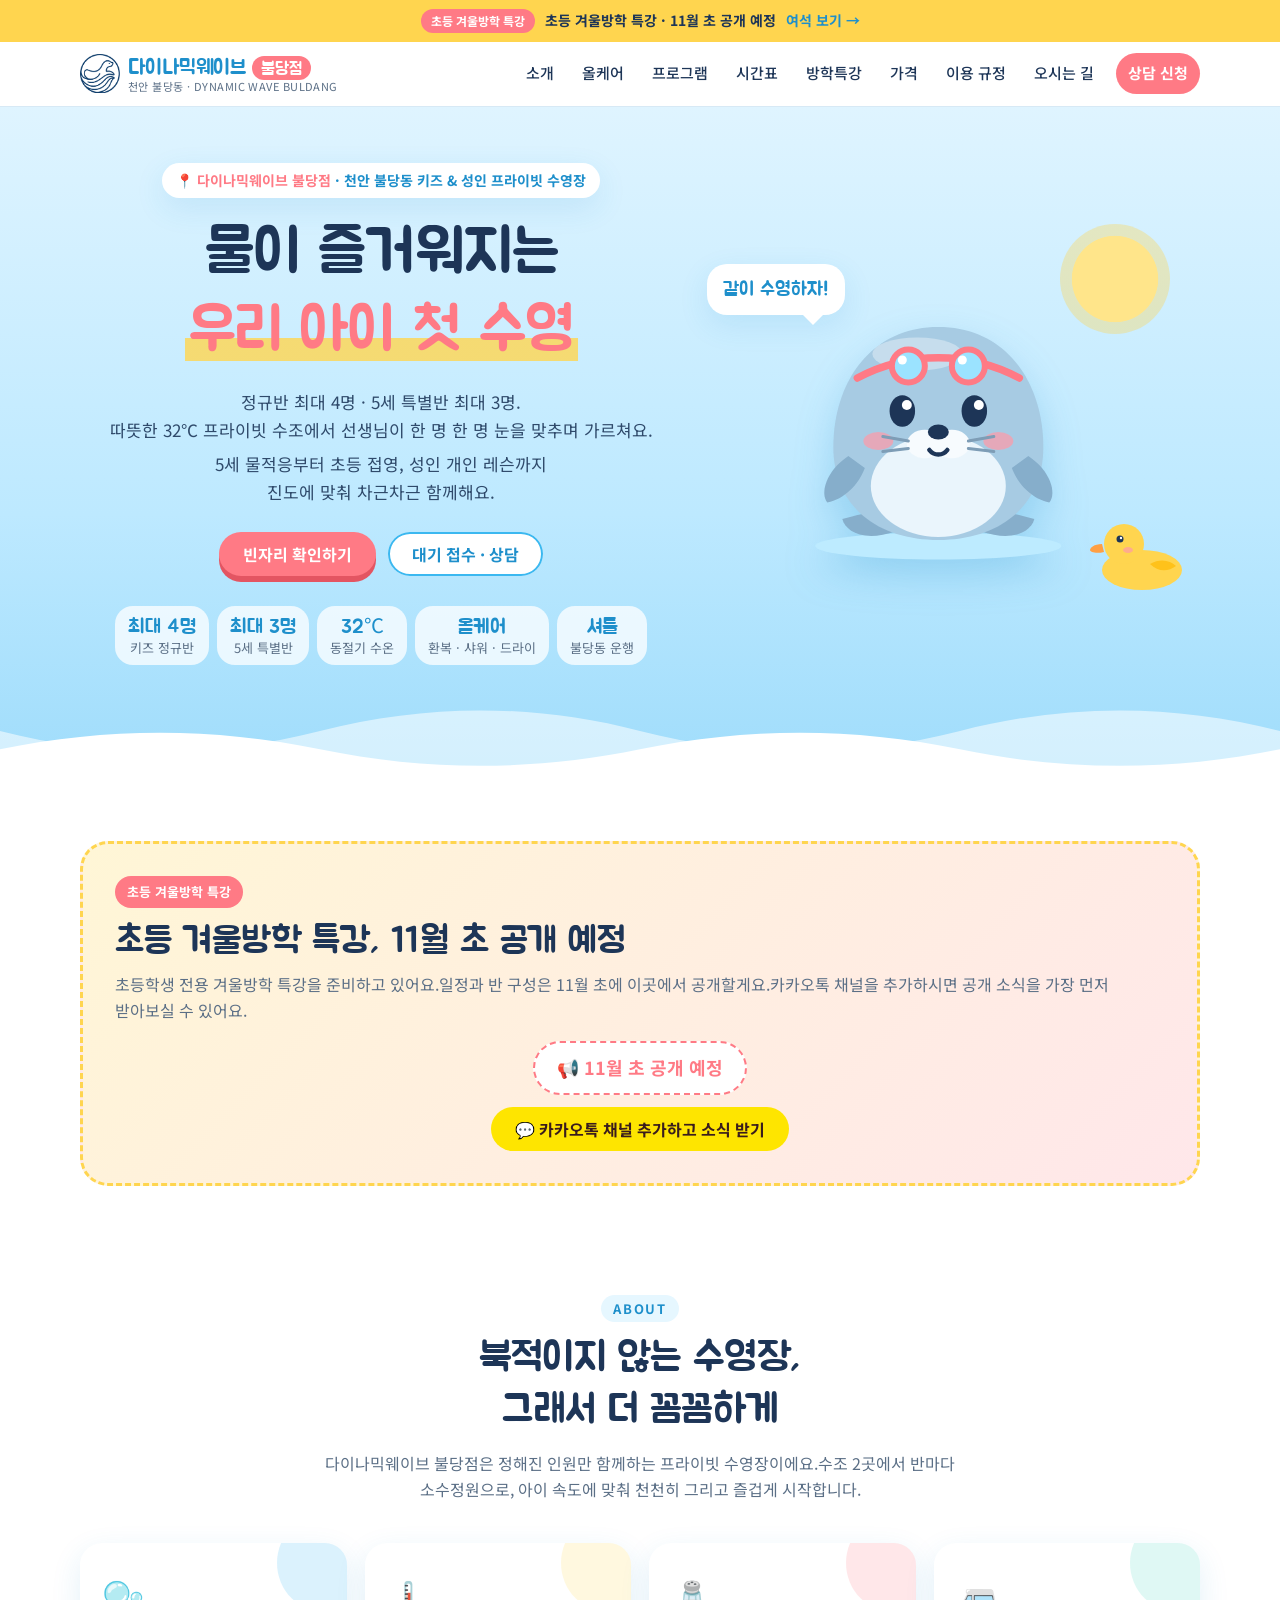
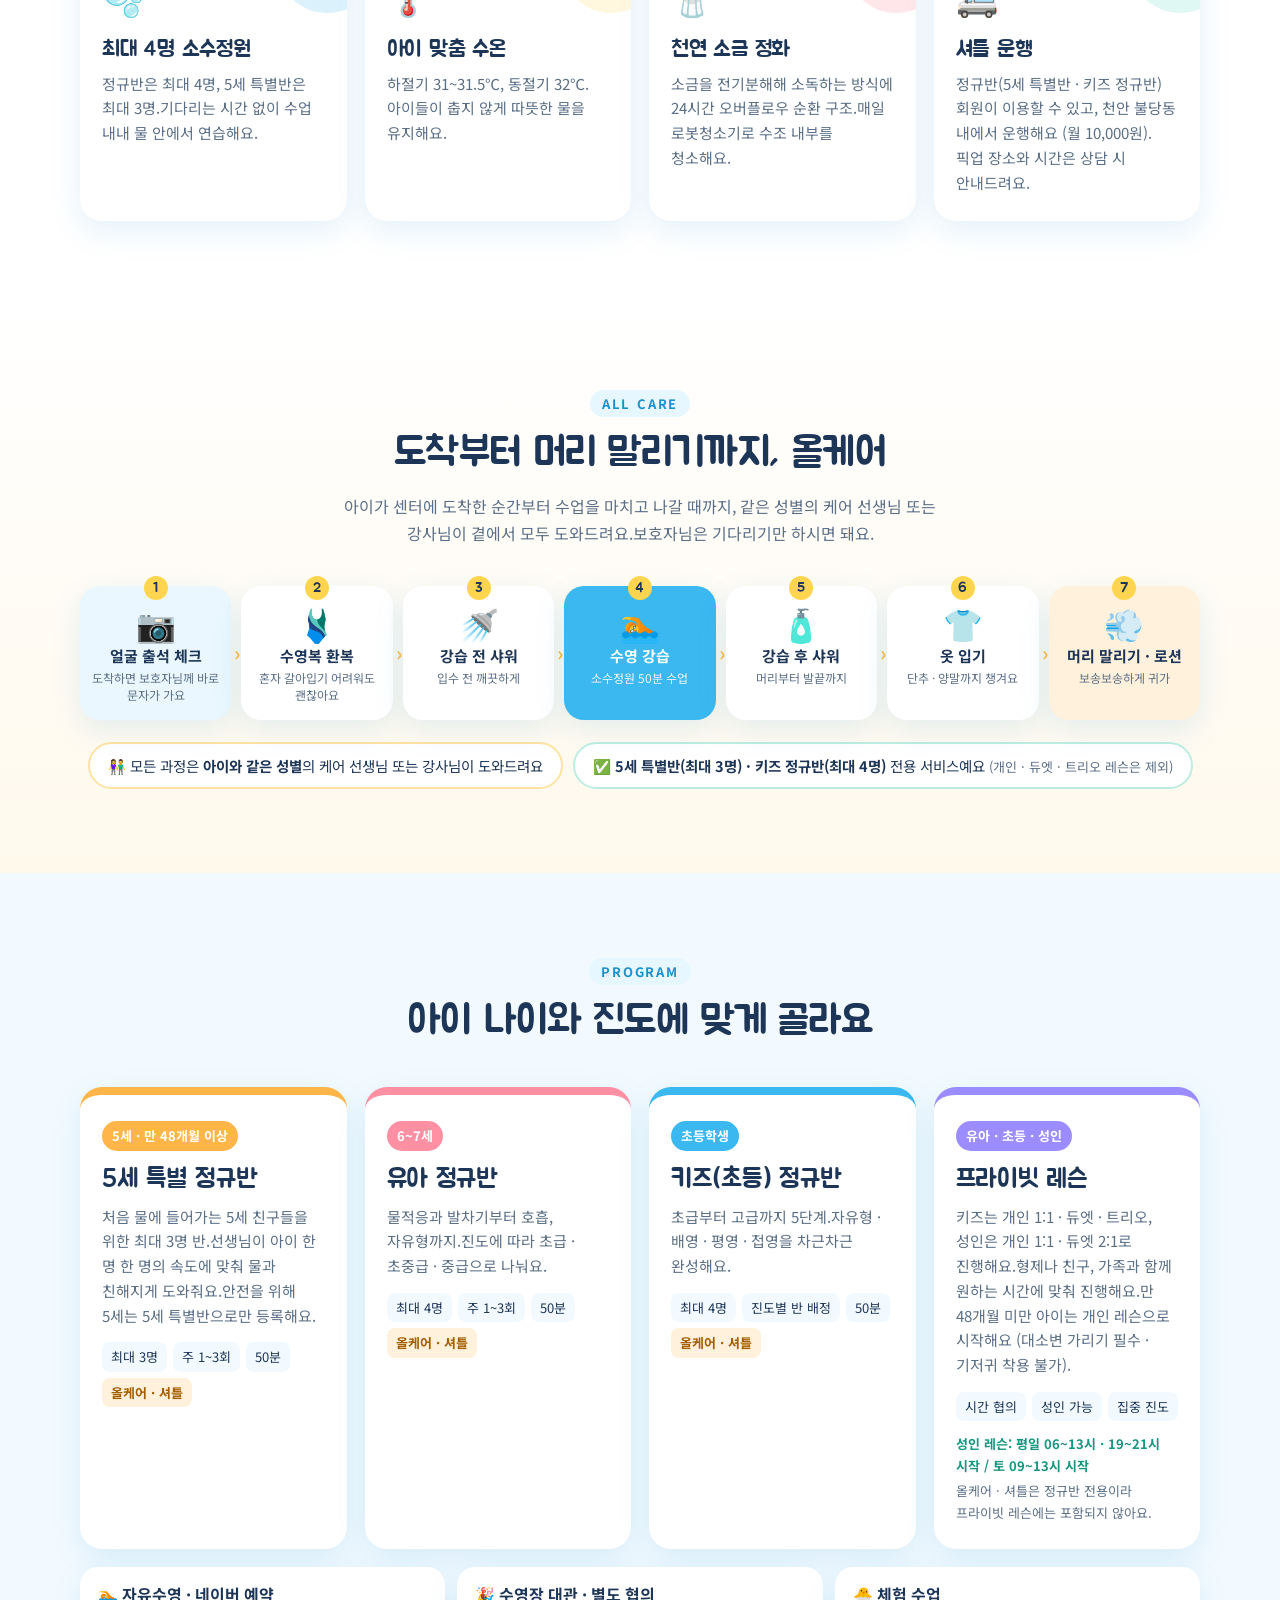
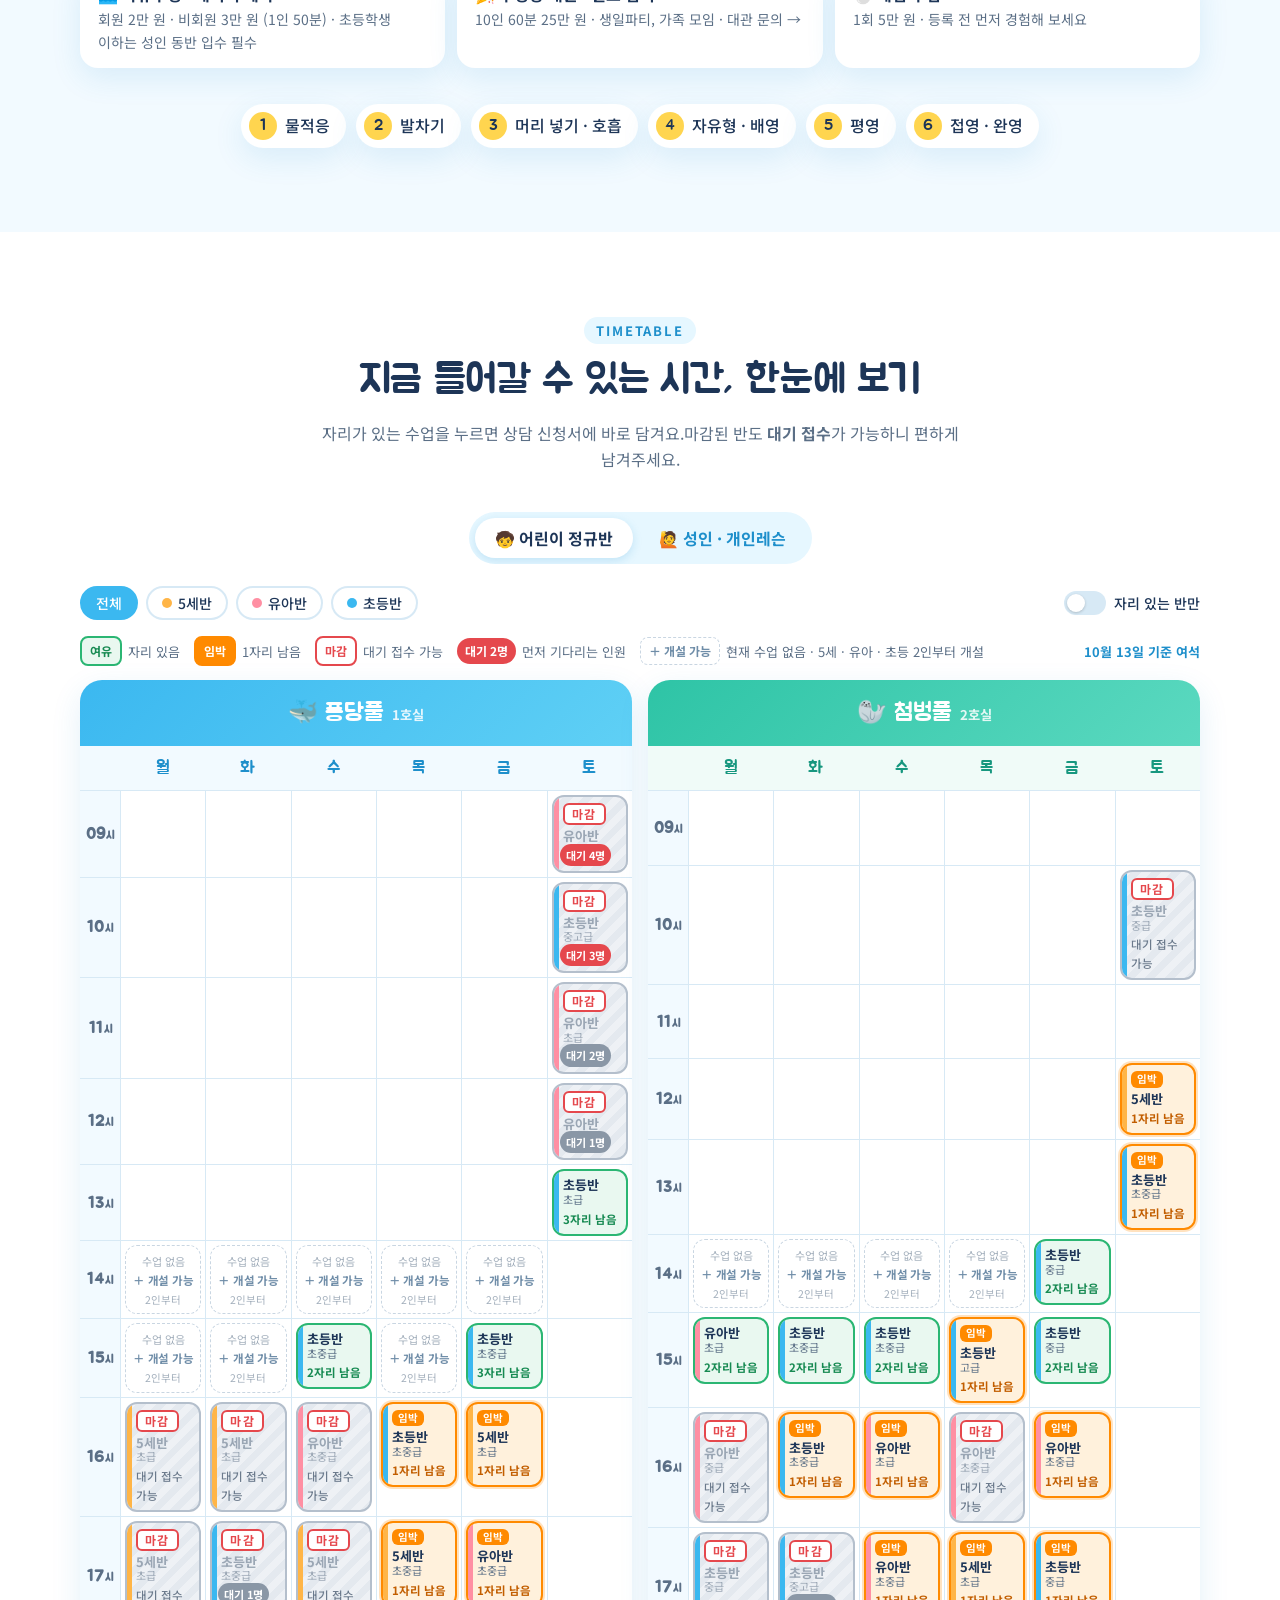
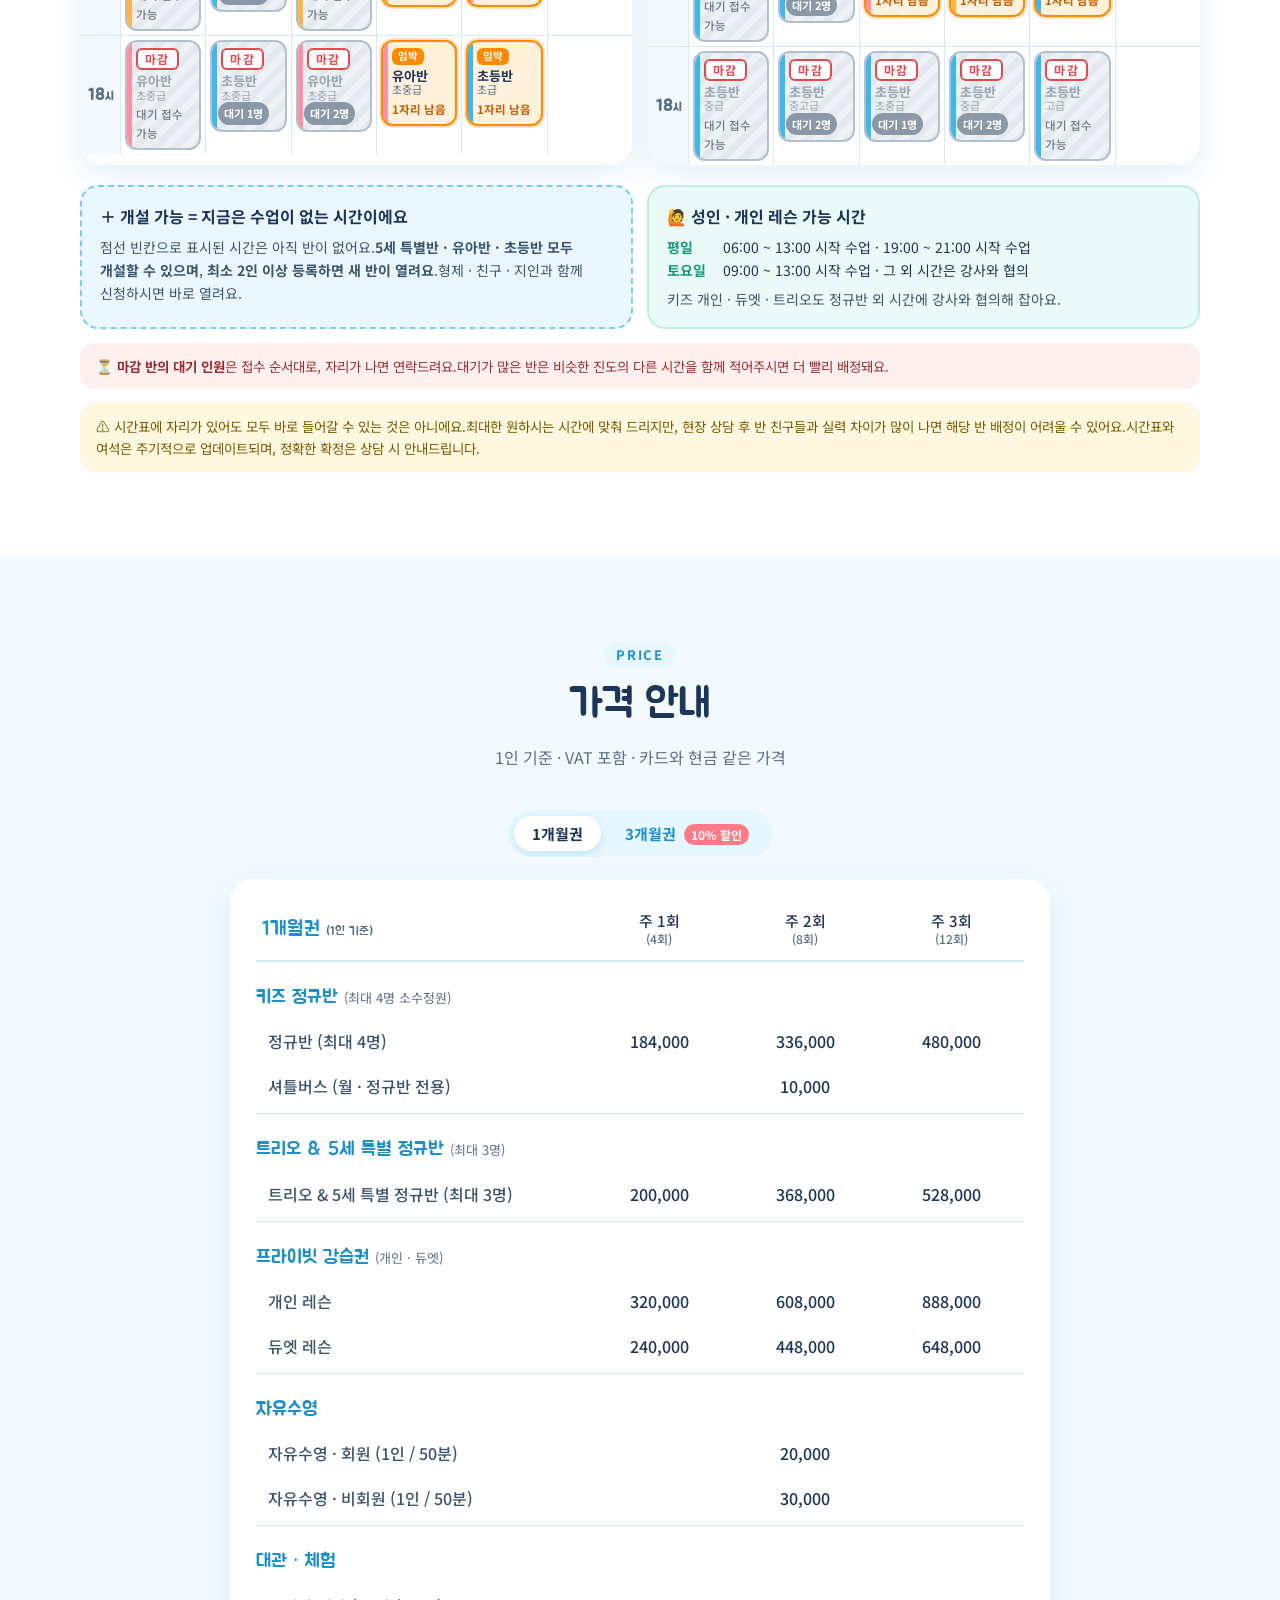
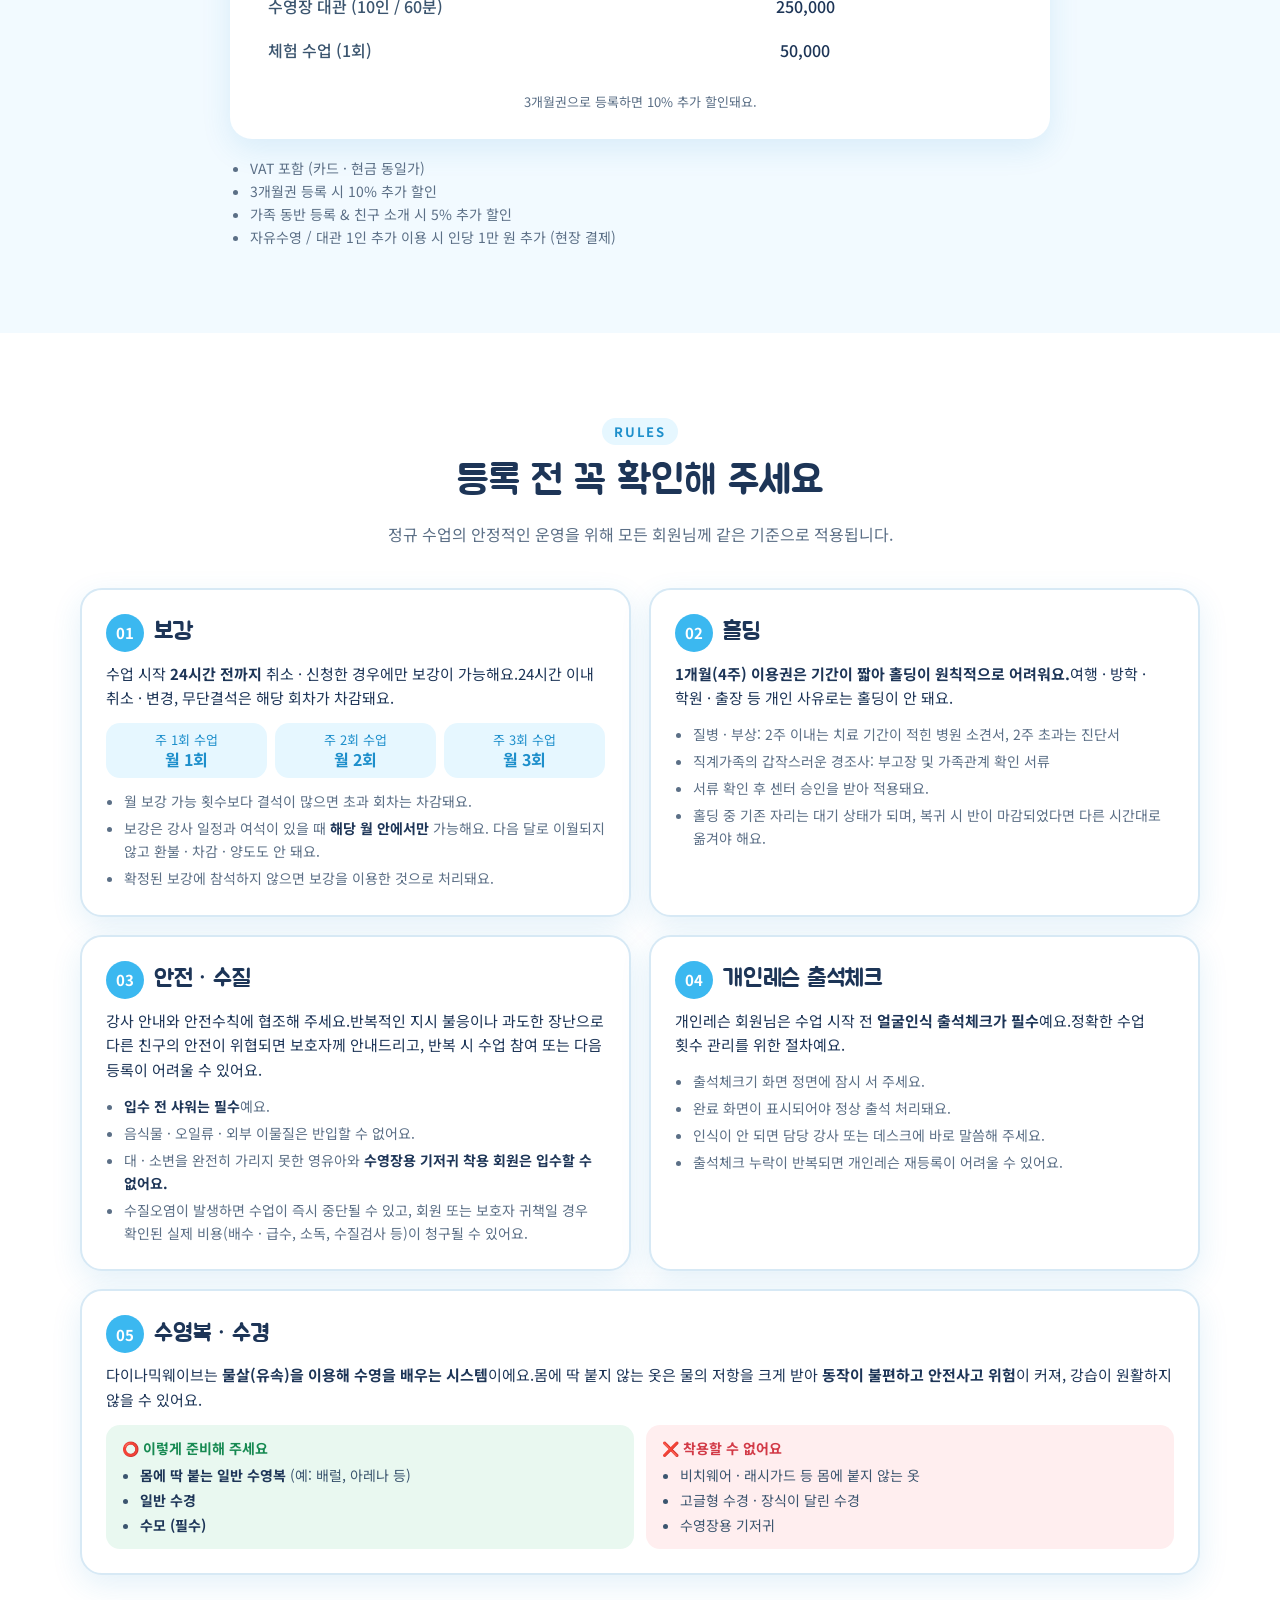
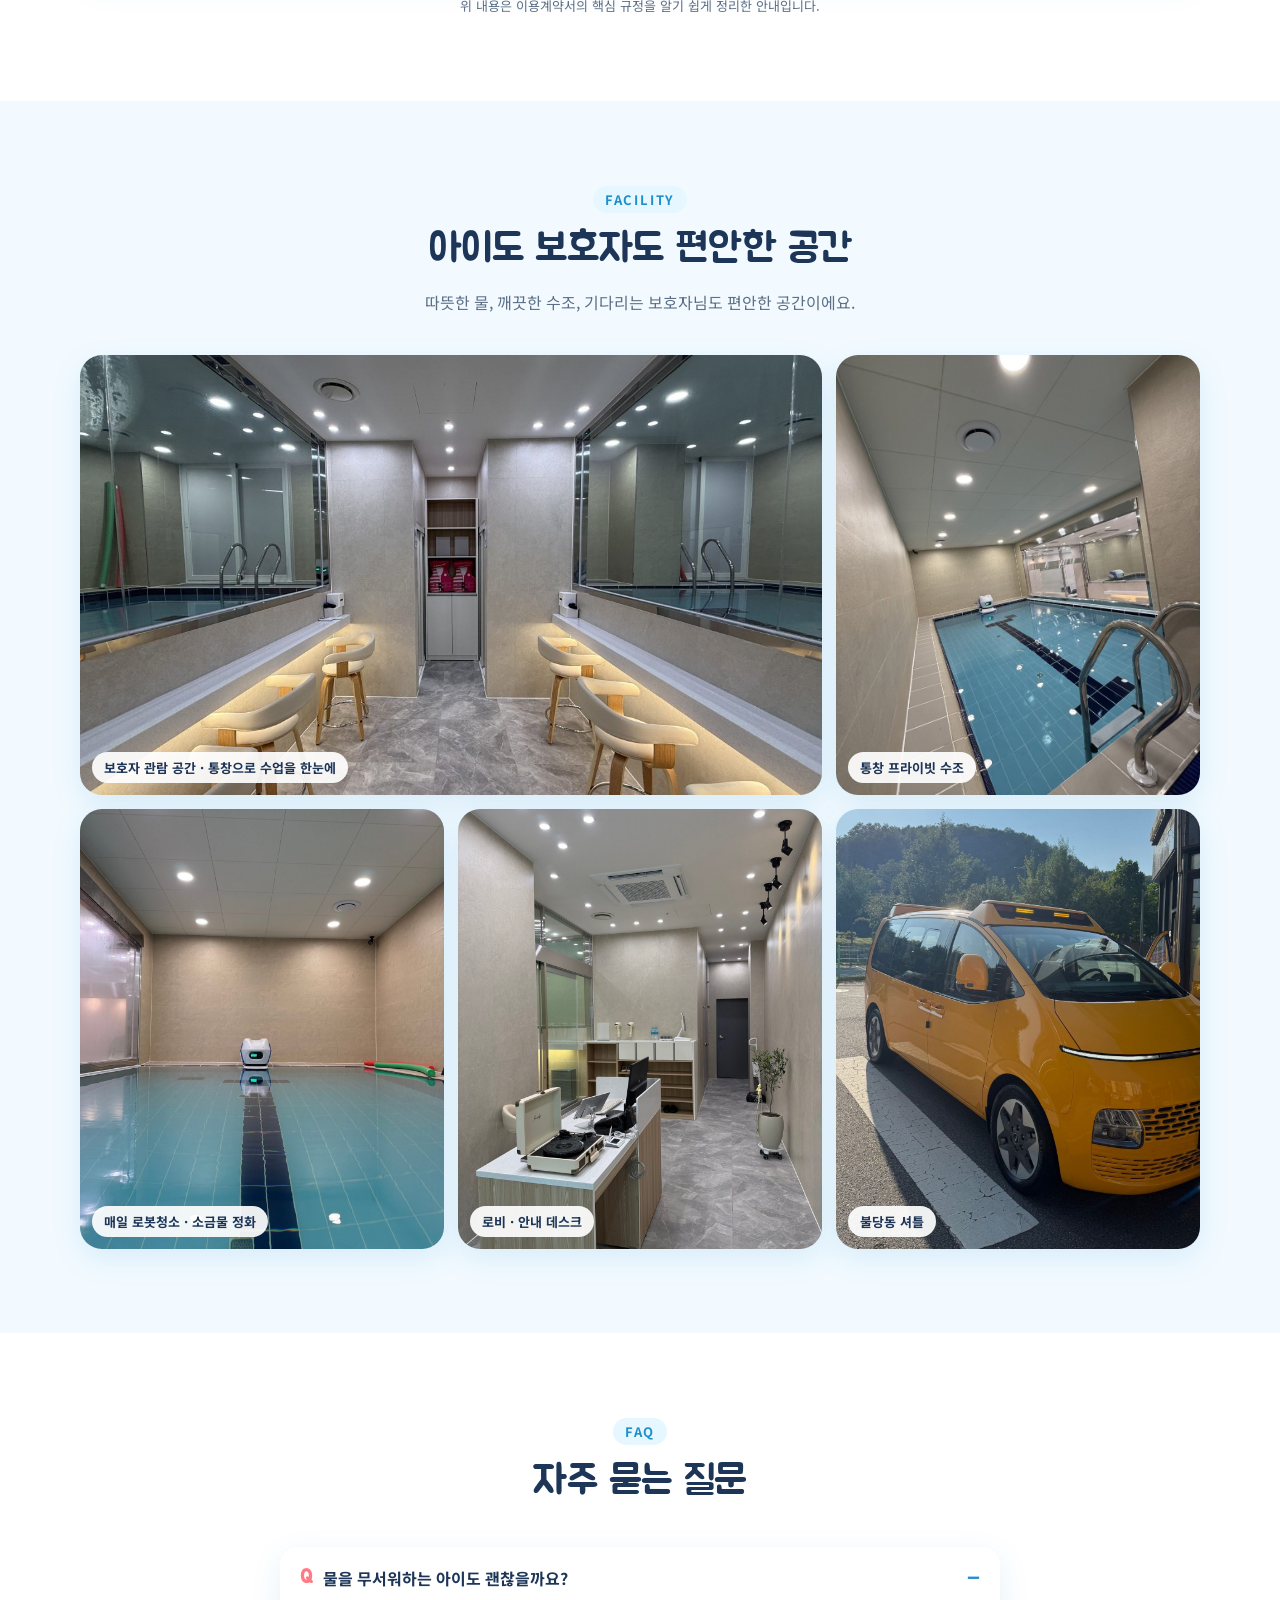
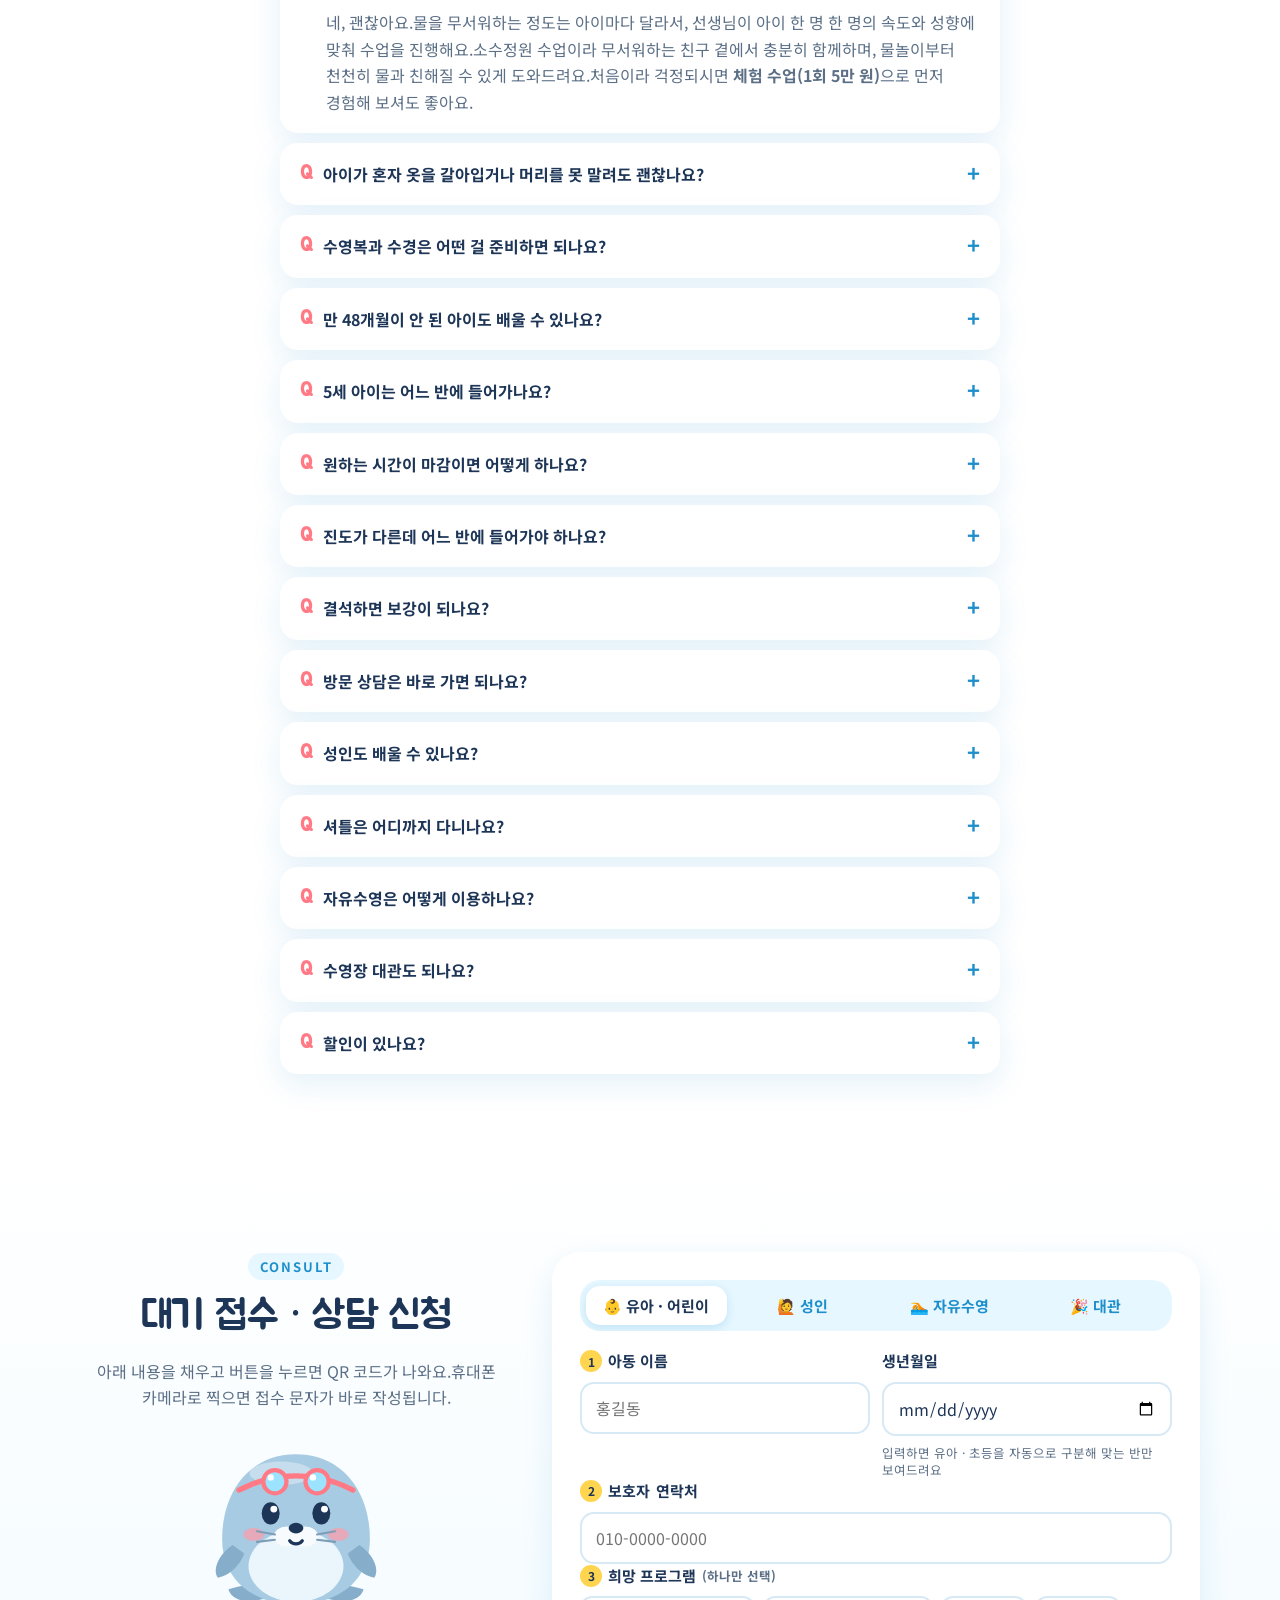
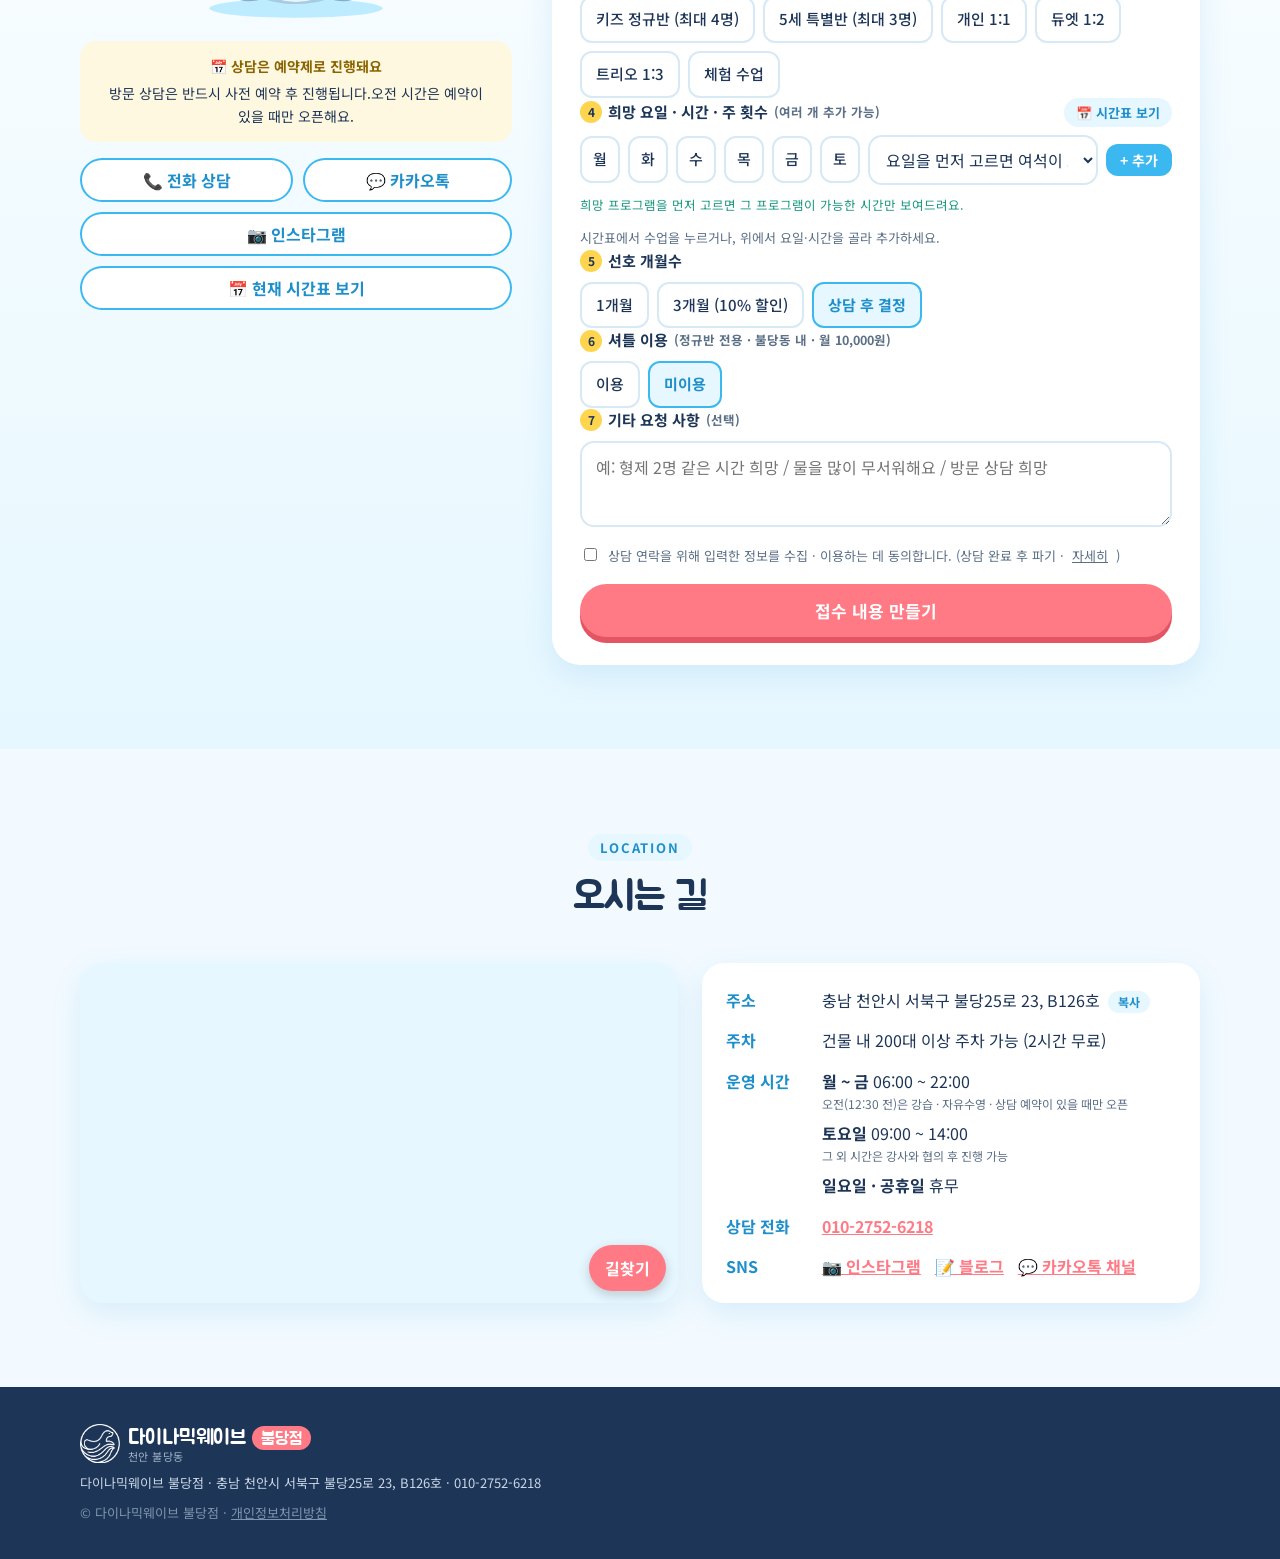
==== dynamicwave/index.html @ f6c9bf26 "다이나믹웨이브: 네이버 소유확인 태그 (공개 저장소와 동기화) Co-Authored-By: Claude Opus 5.5 <noreply@anthropic.com> Claude-Se" ====
<!doctype html>
<html lang="ko">
<head>
<meta charset="utf-8">
<meta name="viewport" content="width=device-width, initial-scale=1, viewport-fit=cover">
<title>다이나믹웨이브 불당점 | 천안 불당동 키즈 &amp; 성인 프라이빗 수영장</title>
<meta name="description" content="천안 불당동 키즈·성인 프라이빗 수영장. 최대 4명 소수정원 정규반, 최대 3명 5세 특별반, 개인·듀엣 레슨. 시간표와 여석 바로 확인">
<meta property="og:type" content="website">
<meta property="og:site_name" content="다이나믹웨이브 불당점">
<meta property="og:title" content="다이나믹웨이브 불당점 | 키즈 &amp; 성인 프라이빗 수영장">
<meta property="og:description" content="최대 4명 소수정원 정규반, 최대 3명 5세 특별반, 개인·듀엣 레슨. 시간표와 남은 자리를 바로 확인하세요.">
<meta property="og:locale" content="ko_KR">
<meta property="og:url" content="https://www.dwave-buldang.kr/">
<meta property="og:image" content="https://www.dwave-buldang.kr/assets/og-image.jpg">
<meta property="og:image:width" content="1200">
<meta property="og:image:height" content="630">
<meta name="twitter:card" content="summary_large_image">
<link rel="canonical" href="https://www.dwave-buldang.kr/">
<script type="application/ld+json">
{"@context":"https://schema.org","@type":"SportsActivityLocation","name":"다이나믹웨이브 불당점","description":"천안 불당동 키즈 & 성인 프라이빗 수영장","url":"https://www.dwave-buldang.kr/","image":"https://www.dwave-buldang.kr/assets/og-image.jpg","telephone":"+82-10-2752-6218",
 "address":{"@type":"PostalAddress","streetAddress":"불당25로 23, B126호","addressLocality":"천안시 서북구","addressRegion":"충청남도","addressCountry":"KR"},
 "openingHoursSpecification":[{"@type":"OpeningHoursSpecification","dayOfWeek":["Monday","Tuesday","Wednesday","Thursday","Friday"],"opens":"06:00","closes":"22:00"},{"@type":"OpeningHoursSpecification","dayOfWeek":"Saturday","opens":"09:00","closes":"14:00"}],
 "sameAs":["https://instagram.com/dwave_buldang","https://blog.naver.com/dwave_buldang","https://pf.kakao.com/_YsvDn"]}
</script>
<meta name="naver-site-verification" content="78a9e1cf2bbc84ce110cf92a07c25ea6da4a6061">
<meta name="theme-color" content="#3BB8F0">
<link rel="icon" href="assets/logo-mark.png">
<link rel="preconnect" href="https://fonts.googleapis.com">
<link rel="preconnect" href="https://fonts.gstatic.com" crossorigin>
<link rel="stylesheet" href="https://fonts.googleapis.com/css2?family=Jua&family=Noto+Sans+KR:wght@400;500;700&display=swap">
<link rel="stylesheet" href="style.css">
</head>
<body>

<!-- 마스코트 '웨이비' (아기 물개) — 로고의 물개에서 따온 캐릭터, 여러 곳에서 재사용 -->
<svg width="0" height="0" style="position:absolute" aria-hidden="true">
  <defs>
    <symbol id="seal" viewBox="0 0 200 180">
      <ellipse cx="100" cy="168" rx="82" ry="9" fill="#BDEBFF"/>
      <path d="M72 158c-22 8-34 0-36-8 14-4 26-6 36-6z" fill="#86AECB"/>
      <path d="M128 158c22 8 34 0 36-8-14-4-26-6-36-6z" fill="#86AECB"/>
      <path d="M100 22c46 0 70 38 70 80 0 40-30 62-70 62s-70-22-70-62c0-42 24-80 70-80z" fill="#A7CBE3"/>
      <ellipse cx="100" cy="128" rx="45" ry="34" fill="#EAF5FC"/>
      <ellipse cx="86" cy="40" rx="30" ry="11" fill="#fff" opacity=".35"/>
      <path d="M40 108c-15 10-19 25-14 31 11-2 21-12 25-23z" fill="#86AECB"/>
      <path d="M160 108c15 10 19 25 14 31-11-2-21-12-25-23z" fill="#86AECB"/>
      <path d="M46 56c34-18 74-18 108 0" fill="none" stroke="#FF7A85" stroke-width="5" stroke-linecap="round"/>
      <circle cx="80" cy="48" r="11" fill="#9BE3FF" stroke="#FF7A85" stroke-width="4"/>
      <circle cx="120" cy="48" r="11" fill="#9BE3FF" stroke="#FF7A85" stroke-width="4"/>
      <circle cx="76" cy="44" r="3" fill="#fff"/><circle cx="116" cy="44" r="3" fill="#fff"/>
      <ellipse cx="76" cy="78" rx="8.5" ry="10.5" fill="#1D3557"/><ellipse cx="124" cy="78" rx="8.5" ry="10.5" fill="#1D3557"/>
      <circle cx="79" cy="74" r="3.3" fill="#fff"/><circle cx="127" cy="74" r="3.3" fill="#fff"/>
      <ellipse cx="60" cy="98" rx="10" ry="6" fill="#FF9AA8" opacity=".7"/><ellipse cx="140" cy="98" rx="10" ry="6" fill="#FF9AA8" opacity=".7"/>
      <ellipse cx="91" cy="100" rx="12" ry="9.5" fill="#F7FBFE"/><ellipse cx="109" cy="100" rx="12" ry="9.5" fill="#F7FBFE"/>
      <ellipse cx="100" cy="92" rx="7" ry="5" fill="#1D3557"/>
      <path d="M94 104c3 4 9 4 12 0" fill="none" stroke="#1D3557" stroke-width="3" stroke-linecap="round"/>
      <path d="M80 98l-17-3M80 103l-17 2M120 98l17-3M120 103l17 2" stroke="#7E9DB6" stroke-width="2" stroke-linecap="round"/>
    </symbol>
    <symbol id="duck" viewBox="0 0 100 80">
      <ellipse cx="52" cy="56" rx="40" ry="20" fill="#FFD54F"/>
      <circle cx="34" cy="30" r="20" fill="#FFD54F"/>
      <path d="M12 30c-8 0-12 4-12 6s6 4 14 2z" fill="#FF9F43"/>
      <circle cx="30" cy="25" r="3.5" fill="#1D3557"/><circle cx="31" cy="24" r="1.2" fill="#fff"/>
      <ellipse cx="38" cy="36" rx="5" ry="3" fill="#FF9AA8" opacity=".7"/>
      <path d="M60 50c10-6 20-4 26 2-8 6-18 6-26-2z" fill="#FFC21A"/>
    </symbol>
  </defs>
</svg>

<!-- 방학특강 상단 띠 (data.js의 special로 자동 표시) -->
<a class="ribbon" id="spRibbon" href="#special" hidden>
  <span class="ribbon-tag" id="spRibbonTag">특강</span>
  <span id="spRibbonTxt"></span>
  <span class="ribbon-go">여석 보기 →</span>
</a>

<header class="top" id="top">
  <div class="wrap top-in">
    <a class="logo" href="#top" aria-label="다이나믹웨이브 불당점 처음으로">
      <img class="logo-mark" src="assets/logo-mark.png" alt="" width="40" height="41">
      <span class="logo-txt"><span class="logo-name"><b>다이나믹웨이브</b><em class="branch">불당점</em></span><small>천안 불당동 · DYNAMIC WAVE BULDANG</small></span>
    </a>
    <button class="menu-btn" id="menuBtn" aria-expanded="false" aria-controls="nav" aria-label="메뉴 열기"><span></span><span></span><span></span></button>
    <nav class="nav" id="nav">
      <a href="#about">소개</a>
      <a href="#allcare">올케어</a>
      <a href="#program">프로그램</a>
      <a href="#timetable">시간표</a>
      <a href="#special" id="navSp" hidden>방학특강</a>
      <a href="#price">가격</a>
      <a href="#rules">이용 규정</a>
      <a href="#visit">오시는 길</a>
      <a href="#consult" class="nav-cta">상담 신청</a>
    </nav>
  </div>
</header>

<main>

  <!-- ============ HERO ============ -->
  <section class="hero">
    <div class="bubbles" aria-hidden="true"><i></i><i></i><i></i><i></i><i></i><i></i><i></i></div>
    <div class="wrap hero-in">
      <div class="hero-copy">
        <p class="pill">📍 <b>다이나믹웨이브 불당점</b> · 천안 불당동 키즈 &amp; 성인 프라이빗 수영장</p>
        <h1>물이 즐거워지는<br><span class="hl">우리 아이 첫 수영</span></h1>
        <p class="lead"><span class="ln">정규반 최대 4명 · 5세 특별반 최대 3명.</span> <span class="ln">따뜻한 32℃ 프라이빗 수조에서 선생님이 한 명 한 명 눈을 맞추며 가르쳐요.</span></p>
        <p class="lead lead2"><span class="ln">5세 물적응부터 초등 접영, 성인 개인 레슨까지</span> <span class="ln">진도에 맞춰 차근차근 함께해요.</span></p>
        <div class="hero-btns">
          <a class="btn btn-main" href="#timetable">빈자리 확인하기</a>
          <a class="btn btn-sub" href="#consult">대기 접수 · 상담</a>
        </div>
        <ul class="hero-points">
          <li><b>최대 4명</b><span>키즈 정규반</span></li>
          <li><b>최대 3명</b><span>5세 특별반</span></li>
          <li><b>32℃</b><span>동절기 수온</span></li>
          <li><b>올케어</b><span>환복 · 샤워 · 드라이</span></li>
          <li><b>셔틀</b><span>불당동 운행</span></li>
        </ul>
      </div>
      <div class="hero-art" aria-hidden="true">
        <div class="sun"></div>
        <svg class="hero-seal"><use href="#seal"/></svg>
        <svg class="hero-duck"><use href="#duck"/></svg>
        <div class="speech">같이 수영하자!</div>
      </div>
    </div>
    <svg class="waves" viewBox="0 0 1440 120" preserveAspectRatio="none" aria-hidden="true">
      <path class="w1" d="M0 60c120 30 240 30 360 0s240-30 360 0 240 30 360 0 240-30 360 0v60H0z"/>
      <path class="w2" d="M0 80c120-24 240-24 360 0s240 24 360 0 240-24 360 0 240 24 360 0v40H0z"/>
    </svg>
  </section>

  <!-- ============ 방학특강 ============ -->
  <section class="sec special" id="special" hidden>
    <div class="wrap">
      <div class="sp-card">
        <div class="sp-head">
          <span class="sp-badge" id="spBadge"></span>
          <h2 id="spTitle"></h2>
          <p class="sp-period" id="spPeriod"></p>
          <p class="sp-desc" id="spDesc"></p>
        </div>
        <div class="sp-soon" id="spSoon" hidden>
          <p class="sp-soon-badge">📢 <b id="spSoonText"></b></p>
          <a class="btn kn-kakao" data-kakao href="#" target="_blank" rel="noopener">💬 카카오톡 채널 추가하고 소식 받기</a>
        </div>
        <div class="sp-list" id="spList"></div>
        <div class="sp-note" id="spNoteBox">
          <p class="sp-note-head">⚠️ 신청 전 확인해 주세요 <span id="spUpdated"></span></p>
          <ul id="spNote"></ul>
        </div>
      </div>
    </div>
  </section>

  <!-- ============ 소개 ============ -->
  <section class="sec" id="about">
    <div class="wrap">
      <div class="sec-head">
        <p class="eyebrow">ABOUT</p>
        <h2>북적이지 않는 수영장, <br>그래서 더 꼼꼼하게</h2>
        <p class="sec-sub">다이나믹웨이브 불당점은 정해진 인원만 함께하는 프라이빗 수영장이에요. 수조 2곳에서 반마다 소수정원으로, 아이 속도에 맞춰 천천히 그리고 즐겁게 시작합니다.</p>
      </div>
      <div class="why-grid">
        <article class="why c1">
          <div class="why-ico">🫧</div>
          <h3>최대 4명 소수정원</h3>
          <p>정규반은 최대 4명, 5세 특별반은 최대 3명. 기다리는 시간 없이 수업 내내 물 안에서 연습해요.</p>
        </article>
        <article class="why c2">
          <div class="why-ico">🌡️</div>
          <h3>아이 맞춤 수온</h3>
          <p>하절기 31~31.5℃, 동절기 32℃. 아이들이 춥지 않게 따뜻한 물을 유지해요.</p>
        </article>
        <article class="why c3">
          <div class="why-ico">🧂</div>
          <h3>천연 소금 정화</h3>
          <p>소금을 전기분해해 소독하는 방식에 24시간 오버플로우 순환 구조. 매일 로봇청소기로 수조 내부를 청소해요.</p>
        </article>
        <article class="why c4">
          <div class="why-ico">🚐</div>
          <h3>셔틀 운행</h3>
          <p>정규반(5세 특별반 · 키즈 정규반) 회원이 이용할 수 있고, 천안 불당동 내에서 운행해요 (월 10,000원). 픽업 장소와 시간은 상담 시 안내드려요.</p>
        </article>
      </div>
    </div>
  </section>

  <!-- ============ 올케어 시스템 ============ -->
  <section class="sec allcare" id="allcare">
    <div class="wrap">
      <div class="sec-head">
        <p class="eyebrow">ALL CARE</p>
        <h2>도착부터 머리 말리기까지, 올케어</h2>
        <p class="sec-sub">아이가 센터에 도착한 순간부터 수업을 마치고 나갈 때까지, 같은 성별의 케어 선생님 또는 강사님이 곁에서 모두 도와드려요. 보호자님은 기다리기만 하시면 돼요.</p>
      </div>
      <ol class="care-flow" aria-label="올케어 진행 순서">
        <li class="cf-arrive"><span class="cf-ico" aria-hidden="true">📷</span><b>얼굴 출석 체크</b><small>도착하면 보호자님께 바로 문자가 가요</small></li>
        <li><span class="cf-ico" aria-hidden="true">🩱</span><b>수영복 환복</b><small>혼자 갈아입기 어려워도 괜찮아요</small></li>
        <li><span class="cf-ico" aria-hidden="true">🚿</span><b>강습 전 샤워</b><small>입수 전 깨끗하게</small></li>
        <li class="cf-main"><span class="cf-ico" aria-hidden="true">🏊</span><b>수영 강습</b><small>소수정원 50분 수업</small></li>
        <li><span class="cf-ico" aria-hidden="true">🧴</span><b>강습 후 샤워</b><small>머리부터 발끝까지</small></li>
        <li><span class="cf-ico" aria-hidden="true">👕</span><b>옷 입기</b><small>단추 · 양말까지 챙겨요</small></li>
        <li class="cf-done"><span class="cf-ico" aria-hidden="true">💨</span><b>머리 말리기 · 로션</b><small>보송보송하게 귀가</small></li>
      </ol>
      <div class="care-notes">
        <p class="care-pill">👫 모든 과정은 <b>아이와 같은 성별</b>의 케어 선생님 또는 강사님이 도와드려요</p>
        <p class="care-pill care-scope">✅ <b>5세 특별반(최대 3명) · 키즈 정규반(최대 4명)</b> 전용 서비스예요 <span>(개인 · 듀엣 · 트리오 레슨은 제외)</span></p>
      </div>
    </div>
  </section>

  <!-- ============ 프로그램 ============ -->
  <section class="sec tint" id="program">
    <div class="wrap">
      <div class="sec-head">
        <p class="eyebrow">PROGRAM</p>
        <h2>아이 나이와 진도에 맞게 골라요</h2>
      </div>
      <div class="prog-grid">
        <article class="prog t-five">
          <span class="prog-age">5세 · 만 48개월 이상</span>
          <h3>5세 특별 정규반</h3>
          <p>처음 물에 들어가는 5세 친구들을 위한 최대 3명 반. 선생님이 아이 한 명 한 명의 속도에 맞춰 물과 친해지게 도와줘요. 안전을 위해 5세는 5세 특별반으로만 등록해요.</p>
          <ul><li>최대 3명</li><li>주 1~3회</li><li>50분</li><li class="li-care">올케어 · 셔틀</li></ul>
        </article>
        <article class="prog t-baby">
          <span class="prog-age">6~7세</span>
          <h3>유아 정규반</h3>
          <p>물적응과 발차기부터 호흡, 자유형까지. 진도에 따라 초급 · 초중급 · 중급으로 나눠요.</p>
          <ul><li>최대 4명</li><li>주 1~3회</li><li>50분</li><li class="li-care">올케어 · 셔틀</li></ul>
        </article>
        <article class="prog t-elem">
          <span class="prog-age">초등학생</span>
          <h3>키즈(초등) 정규반</h3>
          <p>초급부터 고급까지 5단계. 자유형 · 배영 · 평영 · 접영을 차근차근 완성해요.</p>
          <ul><li>최대 4명</li><li>진도별 반 배정</li><li>50분</li><li class="li-care">올케어 · 셔틀</li></ul>
        </article>
        <article class="prog t-private">
          <span class="prog-age">유아 · 초등 · 성인</span>
          <h3>프라이빗 레슨</h3>
          <p>키즈는 개인 1:1 · 듀엣 · 트리오, 성인은 개인 1:1 · 듀엣 2:1로 진행해요. 형제나 친구, 가족과 함께 원하는 시간에 맞춰 진행해요. 만 48개월 미만 아이는 개인 레슨으로 시작해요 (대소변 가리기 필수 · 기저귀 착용 불가).</p>
          <ul><li>시간 협의</li><li>성인 가능</li><li>집중 진도</li></ul>
          <p class="prog-note">성인 레슨: 평일 06~13시 · 19~21시 시작 / 토 09~13시 시작</p>
          <p class="prog-note muted">올케어 · 셔틀은 정규반 전용이라 프라이빗 레슨에는 포함되지 않아요.</p>
        </article>
      </div>
      <div class="extra-row">
        <a class="extra" href="#consult" data-open="free"><b>🏊 자유수영 · 네이버 예약</b><span>회원 2만 원 · 비회원 3만 원 (1인 50분) · 초등학생 이하는 성인 동반 입수 필수</span></a>
        <a class="extra" href="#consult" data-open="rent"><b>🎉 수영장 대관 · 별도 협의</b><span>10인 60분 25만 원 · 생일파티, 가족 모임 · 대관 문의 →</span></a>
        <div class="extra"><b>🐣 체험 수업</b><span>1회 5만 원 · 등록 전 먼저 경험해 보세요</span></div>
      </div>
      <ol class="steps" aria-label="진도 단계">
        <li><span>1</span>물적응</li>
        <li><span>2</span>발차기</li>
        <li><span>3</span>머리 넣기 · 호흡</li>
        <li><span>4</span>자유형 · 배영</li>
        <li><span>5</span>평영</li>
        <li><span>6</span>접영 · 완영</li>
      </ol>
    </div>
  </section>

  <!-- ============ 시간표 ============ -->
  <section class="sec" id="timetable">
    <div class="wrap">
      <div class="sec-head">
        <p class="eyebrow">TIMETABLE</p>
        <h2>지금 들어갈 수 있는 시간, 한눈에 보기</h2>
        <p class="sec-sub" id="ttSub">자리가 있는 수업을 누르면 상담 신청서에 바로 담겨요. 마감된 반도 <b>대기 접수</b>가 가능하니 편하게 남겨주세요.</p>
      </div>
      <div class="seg tt-mode" id="ttMode" role="tablist" aria-label="시간표 종류">
        <button type="button" role="tab" data-mode="kids" aria-selected="true" aria-controls="ttKidsPane">🧒 어린이 정규반</button>
        <button type="button" role="tab" data-mode="adult" aria-selected="false" aria-controls="ttAdultPane">🙋 성인 · 개인레슨</button>
      </div>

      <div id="ttKidsPane">

      <div class="tt-tools">
        <div class="chips" id="ttFilter" role="group" aria-label="반 종류">
          <button type="button" data-f="all" aria-pressed="true">전체</button>
          <button type="button" data-f="5세" aria-pressed="false"><i class="dot t-five"></i>5세반</button>
          <button type="button" data-f="유아" aria-pressed="false"><i class="dot t-baby"></i>유아반</button>
          <button type="button" data-f="초등" aria-pressed="false"><i class="dot t-elem"></i>초등반</button>
        </div>
        <label class="switch"><input type="checkbox" id="ttOpenOnly"><span></span>자리 있는 반만</label>
      </div>
      <div class="tt-legend" aria-label="표시 안내">
        <span class="lg st-open"><i>여유</i>자리 있음</span>
        <span class="lg st-few"><i>임박</i>1자리 남음</span>
        <span class="lg st-full"><i>마감</i>대기 접수 가능</span>
        <span class="lg lg-wait" id="lgWait"><i>대기 2명</i>먼저 기다리는 인원</span>
        <span class="lg lg-empty"><i>＋ 개설 가능</i>현재 수업 없음 · 5세 · 유아 · 초등 2인부터 개설</span>
        <span class="tt-updated" id="ttUpdated"></span>
      </div>

      <!-- PC: 수조별 주간 표 (좌: 퐁당풀 / 우: 첨벙풀) -->
      <div class="pools" id="ttPools"></div>
      <!-- 모바일: 요일 탭 + 수조 2열 -->
      <div class="tt-mobile">
        <div class="day-tabs" id="ttDays" role="tablist" aria-label="요일"></div>
        <div class="tt-list" id="ttList" aria-live="polite"></div>
      </div>

      <div class="tt-info">
        <div class="ti ti-new">
          <b>＋ 개설 가능 = 지금은 수업이 없는 시간이에요</b>
          <p>점선 빈칸으로 표시된 시간은 아직 반이 없어요. <b>5세 특별반 · 유아반 · 초등반 모두 개설할 수 있으며</b>, <b>최소 2인 이상 등록하면 새 반이 열려요</b>. 형제 · 친구 · 지인과 함께 신청하시면 바로 열려요.</p>
        </div>
        <div class="ti ti-adult">
          <b>🙋 성인 · 개인 레슨 가능 시간</b>
          <ul id="adultHours"></ul>
          <p>키즈 개인 · 듀엣 · 트리오도 정규반 외 시간에 강사와 협의해 잡아요.</p>
        </div>
      </div>
      <p class="tt-wait" id="ttWaitNote">⏳ <b>마감 반의 대기 인원</b>은 접수 순서대로, 자리가 나면 연락드려요. 대기가 많은 반은 비슷한 진도의 다른 시간을 함께 적어주시면 더 빨리 배정돼요.</p>
      <p class="tt-caution">⚠️ 시간표에 자리가 있어도 모두 바로 들어갈 수 있는 것은 아니에요. 최대한 원하시는 시간에 맞춰 드리지만, 현장 상담 후 반 친구들과 실력 차이가 많이 나면 해당 반 배정이 어려울 수 있어요. 시간표와 여석은 주기적으로 업데이트되며, 정확한 확정은 상담 시 안내드립니다.</p>
      </div>

      <!-- 성인 · 개인레슨: 시간대별 카드 (예약 현황은 data.js의 privateBooked로 계산) -->
      <div id="ttAdultPane" hidden>
        <div class="ad-intro">
          <p><b>성인 레슨</b>은 개인 1:1 · 듀엣 2:1로, 원하는 요일과 시간을 정해 꾸준히 배워요. 키즈 개인 · 듀엣 · 트리오도 같은 시간대에 예약해요.</p>
        </div>
        <div class="ad-bands" id="adBands"></div>
        <p class="ad-foot"><span id="adUpdated"></span> · 14~18시는 어린이 정규반 시간이에요 · 🏊 자유수영은 <a href="#consult" data-open="free">네이버 예약</a>으로 받아요 (초등학생 이하는 성인 동반 필수)</p>
        <p class="tt-caution">⚠️ 예약 현황은 참고용이에요. 강사 일정에 따라 달라질 수 있어 상담 후 확정됩니다. 원하시는 요일 · 시간을 2~3개 적어주시면 더 빨리 잡아드려요.</p>
      </div>
    </div>
  </section>

  <!-- ============ 가격 ============ -->
  <section class="sec tint" id="price">
    <div class="wrap">
      <div class="sec-head">
        <p class="eyebrow">PRICE</p>
        <h2>가격 안내</h2>
        <p class="sec-sub">1인 기준 · VAT 포함 · 카드와 현금 같은 가격</p>
      </div>
      <div class="seg" id="pTerm" role="tablist" aria-label="기간">
        <button type="button" role="tab" data-m="1" aria-selected="true">1개월권</button>
        <button type="button" role="tab" data-m="3" aria-selected="false">3개월권 <em>10% 할인</em></button>
      </div>
      <div class="price-card" id="pBody" aria-live="polite"></div>
      <ul class="price-notes" id="pNotes"></ul>
    </div>
  </section>

  <!-- ============ 이용 규정 ============ -->
  <section class="sec" id="rules">
    <div class="wrap">
      <div class="sec-head">
        <p class="eyebrow">RULES</p>
        <h2>등록 전 꼭 확인해 주세요</h2>
        <p class="sec-sub">정규 수업의 안정적인 운영을 위해 모든 회원님께 같은 기준으로 적용됩니다.</p>
      </div>
      <div class="rule-grid">
        <article class="rule">
          <h3><span>01</span>보강</h3>
          <p>수업 시작 <b>24시간 전까지</b> 취소 · 신청한 경우에만 보강이 가능해요. 24시간 이내 취소 · 변경, 무단결석은 해당 회차가 차감돼요.</p>
          <div class="rule-chips"><span>주 1회 수업 <b>월 1회</b></span><span>주 2회 수업 <b>월 2회</b></span><span>주 3회 수업 <b>월 3회</b></span></div>
          <ul>
            <li>월 보강 가능 횟수보다 결석이 많으면 초과 회차는 차감돼요.</li>
            <li>보강은 강사 일정과 여석이 있을 때 <b>해당 월 안에서만</b> 가능해요. 다음 달로 이월되지 않고 환불 · 차감 · 양도도 안 돼요.</li>
            <li>확정된 보강에 참석하지 않으면 보강을 이용한 것으로 처리돼요.</li>
          </ul>
        </article>
        <article class="rule">
          <h3><span>02</span>홀딩</h3>
          <p><b>1개월(4주) 이용권은 기간이 짧아 홀딩이 원칙적으로 어려워요.</b> 여행 · 방학 · 학원 · 출장 등 개인 사유로는 홀딩이 안 돼요.</p>
          <ul>
            <li>질병 · 부상: 2주 이내는 치료 기간이 적힌 병원 소견서, 2주 초과는 진단서</li>
            <li>직계가족의 갑작스러운 경조사: 부고장 및 가족관계 확인 서류</li>
            <li>서류 확인 후 센터 승인을 받아 적용돼요.</li>
            <li>홀딩 중 기존 자리는 대기 상태가 되며, 복귀 시 반이 마감되었다면 다른 시간대로 옮겨야 해요.</li>
          </ul>
        </article>
        <article class="rule">
          <h3><span>03</span>안전 · 수질</h3>
          <p>강사 안내와 안전수칙에 협조해 주세요. 반복적인 지시 불응이나 과도한 장난으로 다른 친구의 안전이 위협되면 보호자께 안내드리고, 반복 시 수업 참여 또는 다음 등록이 어려울 수 있어요.</p>
          <ul>
            <li><b>입수 전 샤워는 필수</b>예요.</li>
            <li>음식물 · 오일류 · 외부 이물질은 반입할 수 없어요.</li>
            <li>대 · 소변을 완전히 가리지 못한 영유아와 <b>수영장용 기저귀 착용 회원은 입수할 수 없어요.</b></li>
            <li>수질오염이 발생하면 수업이 즉시 중단될 수 있고, 회원 또는 보호자 귀책일 경우 확인된 실제 비용(배수 · 급수, 소독, 수질검사 등)이 청구될 수 있어요.</li>
          </ul>
        </article>
        <article class="rule">
          <h3><span>04</span>개인레슨 출석체크</h3>
          <p>개인레슨 회원님은 수업 시작 전 <b>얼굴인식 출석체크가 필수</b>예요. 정확한 수업 횟수 관리를 위한 절차예요.</p>
          <ul>
            <li>출석체크기 화면 정면에 잠시 서 주세요.</li>
            <li>완료 화면이 표시되어야 정상 출석 처리돼요.</li>
            <li>인식이 안 되면 담당 강사 또는 데스크에 바로 말씀해 주세요.</li>
            <li>출석체크 누락이 반복되면 개인레슨 재등록이 어려울 수 있어요.</li>
          </ul>
        </article>
        <article class="rule rule-wide" id="swimwear">
          <h3><span>05</span>수영복 · 수경</h3>
          <p>다이나믹웨이브는 <b>물살(유속)을 이용해 수영을 배우는 시스템</b>이에요. 몸에 딱 붙지 않는 옷은 물의 저항을 크게 받아 <b>동작이 불편하고 안전사고 위험</b>이 커져, 강습이 원활하지 않을 수 있어요.</p>
          <div class="wear-grid">
            <div class="wear ok"><b>⭕ 이렇게 준비해 주세요</b><ul><li><b>몸에 딱 붙는 일반 수영복</b> (예: 배럴, 아레나 등)</li><li><b>일반 수경</b></li><li><b>수모 (필수)</b></li></ul></div>
            <div class="wear no"><b>❌ 착용할 수 없어요</b><ul><li>비치웨어 · 래시가드 등 몸에 붙지 않는 옷</li><li>고글형 수경 · 장식이 달린 수경</li><li>수영장용 기저귀</li></ul></div>
          </div>
        </article>
      </div>
      <p class="rule-foot">위 내용은 이용계약서의 핵심 규정을 알기 쉽게 정리한 안내입니다.</p>
    </div>
  </section>

  <!-- ============ 시설 갤러리 ============ -->
  <section class="sec tint" id="gallery">
    <div class="wrap">
      <div class="sec-head">
        <p class="eyebrow">FACILITY</p>
        <h2>아이도 보호자도 편안한 공간</h2>
        <p class="sec-sub">따뜻한 물, 깨끗한 수조, 기다리는 보호자님도 편안한 공간이에요.</p>
      </div>
      <div class="gallery">
        <figure class="g wide"><img src="assets/photos/lounge.jpg" alt="양쪽 수조를 통창으로 볼 수 있는 보호자 관람 공간" loading="lazy"><figcaption>보호자 관람 공간 · 통창으로 수업을 한눈에</figcaption></figure>
        <figure class="g"><img src="assets/photos/pool1.jpg" alt="통창이 있는 프라이빗 수조와 입수 계단" loading="lazy"><figcaption>통창 프라이빗 수조</figcaption></figure>
        <figure class="g"><img src="assets/photos/pool2.jpg" alt="수조 내부를 청소하는 로봇청소기" loading="lazy"><figcaption>매일 로봇청소 · 소금물 정화</figcaption></figure>
        <figure class="g"><img src="assets/photos/lobby.jpg" alt="안내 데스크와 드라이 공간이 있는 로비" loading="lazy"><figcaption>로비 · 안내 데스크</figcaption></figure>
        <figure class="g"><img src="assets/photos/shuttle.jpg" alt="노란색 셔틀 차량" loading="lazy"><figcaption>불당동 셔틀</figcaption></figure>
      </div>
    </div>
  </section>

  <!-- ============ FAQ ============ -->
  <section class="sec" id="faq">
    <div class="wrap narrow">
      <div class="sec-head">
        <p class="eyebrow">FAQ</p>
        <h2>자주 묻는 질문</h2>
      </div>
      <details class="qa" open><summary>물을 무서워하는 아이도 괜찮을까요?</summary><p>네, 괜찮아요. 물을 무서워하는 정도는 아이마다 달라서, 선생님이 아이 한 명 한 명의 속도와 성향에 맞춰 수업을 진행해요. 소수정원 수업이라 무서워하는 친구 곁에서 충분히 함께하며, 물놀이부터 천천히 물과 친해질 수 있게 도와드려요. 처음이라 걱정되시면 <b>체험 수업(1회 5만 원)</b>으로 먼저 경험해 보셔도 좋아요.</p></details>
      <details class="qa"><summary>아이가 혼자 옷을 갈아입거나 머리를 못 말려도 괜찮나요?</summary><p>네. 정규반(5세 특별반 · 키즈 정규반)은 <a href="#allcare">올케어</a>로 진행돼요. 도착하면 얼굴 출석 체크와 함께 보호자님께 문자가 가고, 환복 · 샤워 · 옷 입기 · 머리 말리기 · 로션까지 아이와 같은 성별의 케어 선생님 또는 강사님이 도와드려요. 개인 · 듀엣 · 트리오 레슨은 올케어가 포함되지 않아요.</p></details>
      <details class="qa"><summary>수영복과 수경은 어떤 걸 준비하면 되나요?</summary><p><b>몸에 딱 붙는 일반 수영복</b>(예: 배럴, 아레나 등)과 <b>일반 수경</b>을 준비해 주세요. 저희는 물살(유속)을 이용해 수영을 배우는 시스템이라, 비치웨어나 래시가드처럼 몸에 붙지 않는 옷은 물의 저항을 크게 받아 동작이 불편하고 안전사고 위험이 커져요. 고글형 수경이나 장식이 달린 수경도 착용할 수 없어요. <a href="#swimwear">자세히 보기</a></p></details>
      <details class="qa"><summary>만 48개월이 안 된 아이도 배울 수 있나요?</summary><p>네, <b>개인 레슨</b>으로 수업해요. 다만 <b>대소변을 스스로 가릴 수 있어야</b> 하고, <b>수영장용 기저귀는 착용할 수 없어요.</b> 정규반(5세 특별반)은 만 48개월부터 신청할 수 있어요. 곧 48개월이 되는 친구라면 시작 시기를 수영장으로 바로 문의해 주세요.</p></details>
      <details class="qa"><summary>5세 아이는 어느 반에 들어가나요?</summary><p>저희는 <b>만 48개월 이상</b>을 5세로 봐요. 5세 친구들은 안전을 위해 <b>5세 특별반(최대 3명)</b>으로만 등록하고, 유아 정규반은 6~7세 친구들이 함께해요. 만 48개월 전이라면 48개월이 지난 뒤 5세 특별반으로 신청해 주세요. 상담 신청서에 생년월일을 넣으면 자동으로 알려드려요.</p></details>
      <details class="qa"><summary>원하는 시간이 마감이면 어떻게 하나요?</summary><p>대기 접수를 남겨주시면 자리가 나는 순서대로 연락드려요. 희망 시간을 2~3개 적어주시면 더 빨리 배정됩니다.</p></details>
      <details class="qa"><summary>진도가 다른데 어느 반에 들어가야 하나요?</summary><p>현재 진도(예: 머리 넣기, 자유형 25m 가능 등)를 알려주시면 맞는 반을 추천해 드려요. 반은 초급 · 초중급 · 중급 · 중고급 · 고급으로 나뉘어 있어요.</p></details>
      <details class="qa"><summary>결석하면 보강이 되나요?</summary><p>수업 24시간 전까지 연락 주시면 해당 월 안에서 보강이 가능해요(주 1회 수업은 월 1회, 주 2회는 월 2회, 주 3회는 월 3회). 자세한 내용은 <a href="#rules">이용 규정</a>을 확인해 주세요.</p></details>
      <details class="qa"><summary>방문 상담은 바로 가면 되나요?</summary><p>모든 상담은 <b>예약제</b>예요. 오전 시간에는 상시 오픈이 아니라 강습 · 자유수영 · 상담 예약이 있을 때만 운영해서, 예약 없이 오시면 상담이 어렵거나 기다리실 수 있어요. 문자나 전화로 먼저 연락 주세요.</p></details>
      <details class="qa"><summary>성인도 배울 수 있나요?</summary><p>네. 성인은 개인 · 듀엣 · 트리오 레슨으로 진행해요. 평일은 <b>06:00~13:00</b>, <b>19:00~21:00</b> 시작 수업, 토요일은 <b>09:00~13:00</b> 시작 수업이 가능해요. 토요일 그 외 시간은 강사와 협의해 가능 여부를 확인해 드려요.</p></details>
      <details class="qa"><summary>셔틀은 어디까지 다니나요?</summary><p>셔틀은 <b>정규반(5세 특별반 · 키즈 정규반) 회원</b>만 이용할 수 있고, <b>천안 불당동 내에서만</b> 운행해요(월 10,000원). 개인 · 듀엣 · 트리오 레슨은 셔틀 이용이 어려워요. 픽업 장소와 시간은 상담 시 안내드려요.</p></details>
      <details class="qa"><summary>자유수영은 어떻게 이용하나요?</summary><p>자유수영은 <b>네이버 예약</b>으로 받아요 (회원 20,000원 · 비회원 30,000원, 1인 50분). <b>초등학생 이하 어린이는 혼자 이용할 수 없고, 반드시 성인 보호자가 함께 입수</b>해야 해요. 보호자가 밖에서 지켜보는 것만으로는 이용이 어려워요. <a href="#consult" data-open="free">예약 안내 보기</a></p></details>
      <details class="qa"><summary>수영장 대관도 되나요?</summary><p>네. 기본 10인 · 60분 250,000원이고, 날짜와 시간은 <b>별도 협의 후 확정</b>돼요. 상담 신청의 <a href="#consult" data-open="rent">대관 탭</a>에서 희망 날짜와 인원을 남겨주세요.</p></details>
      <details class="qa"><summary>할인이 있나요?</summary><p>3개월권 등록 시 10%, 가족 동반 등록이나 친구 소개 시 5% 추가 할인이 있어요.</p></details>
    </div>
  </section>

  <!-- ============ 상담 신청 ============ -->
  <section class="sec consult" id="consult">
    <div class="wrap">
      <div class="consult-grid">
        <div class="consult-side">
          <p class="eyebrow">CONSULT</p>
          <h2>대기 접수 · 상담 신청</h2>
          <p class="sub" id="consultSub">아래 내용을 채우고 버튼을 누르면 접수 문자가 자동으로 작성돼요. 보내기만 누르시면 됩니다.</p>
          <svg class="consult-seal" aria-hidden="true"><use href="#seal"/></svg>
          <div class="notice">
            <b>📅 상담은 예약제로 진행돼요</b>
            <span>방문 상담은 반드시 사전 예약 후 진행됩니다. 오전 시간은 예약이 있을 때만 오픈해요.</span>
          </div>
          <div class="consult-contact">
            <a class="btn btn-sub" id="telBtn" href="#">📞 전화 상담</a>
            <a class="btn btn-sub" id="kakaoBtn" href="#" target="_blank" rel="noopener" hidden>💬 카카오톡</a>
            <a class="btn btn-sub" id="instaBtn" href="#" target="_blank" rel="noopener" hidden>📷 인스타그램</a>
            <button type="button" class="btn btn-sub see-tt" data-see>📅 현재 시간표 보기</button>
          </div>
        </div>

        <form class="form" id="consultForm" novalidate>
          <div class="seg form-tabs" role="tablist" aria-label="대상">
            <button type="button" role="tab" data-who="kids" aria-selected="true">👶 유아 · 어린이</button>
            <button type="button" role="tab" data-who="adult" aria-selected="false">🙋 성인</button>
            <button type="button" role="tab" data-who="free" aria-selected="false">🏊 자유수영</button>
            <button type="button" role="tab" data-who="rent" aria-selected="false">🎉 대관</button>
          </div>

          <!-- 자유수영: 네이버 예약으로 안내 -->
          <div class="tab-pane" id="freePane" hidden>
            <div class="fp-head"><b>자유수영은 네이버 예약으로 받아요</b><span>회원 20,000원 · 비회원 30,000원 (1인 50분)</span></div>
            <div class="fp-warn">
              <b>👨‍👧 초등학생 이하 어린이는 혼자 이용할 수 없어요</b>
              <p>반드시 <b>성인 보호자가 함께 입수</b>해야 이용할 수 있어요. 보호자가 밖에서 지켜보는 것만으로는 이용이 어려워요.</p>
            </div>
            <ul class="fp-list">
              <li>레슨이 없는 시간에 이용할 수 있어요.</li>
              <li>몸에 딱 붙는 일반 수영복 · 일반 수경 · 수모(필수)를 준비해 주세요. <a href="#swimwear">자세히</a></li>
              <li>1인 추가 시 인당 10,000원 추가 (현장 결제)</li>
            </ul>
            <a class="btn btn-naver block" id="naverBtn" href="#" target="_blank" rel="noopener">N 네이버 예약 바로가기</a>
          </div>

          <!-- 대관: 별도 협의 문의 -->
          <div class="tab-pane" id="rentPane" hidden>
            <div class="fp-head"><b>수영장 대관은 별도 협의 후 확정돼요</b><span>기본 10인 · 60분 250,000원 · 1인 추가 시 인당 10,000원</span></div>
            <div class="row2">
              <div class="field"><label for="r-name">신청자 성함</label><input id="r-name" autocomplete="name" placeholder="홍길동"></div>
              <div class="field"><label for="r-phone">연락처</label><input id="r-phone" type="tel" inputmode="tel" autocomplete="tel" placeholder="010-0000-0000"></div>
            </div>
            <div class="row2">
              <div class="field"><label for="r-date">희망 날짜</label><input id="r-date" type="date"></div>
              <div class="field"><label for="r-time">희망 시작 시간</label><select id="r-time"></select></div>
            </div>
            <div class="field"><label for="r-people">예상 인원 <small>(성인 · 어린이 포함)</small></label><input id="r-people" inputmode="numeric" placeholder="예: 성인 4명 · 어린이 6명"></div>
            <div class="field"><span class="lbl">이용 목적</span>
              <div class="radio-row"><label><input type="radio" name="r-purpose" value="생일파티"><span>생일파티</span></label><label><input type="radio" name="r-purpose" value="가족 모임"><span>가족 모임</span></label><label><input type="radio" name="r-purpose" value="단체 · 기관"><span>단체 · 기관</span></label><label><input type="radio" name="r-purpose" value="기타"><span>기타</span></label></div>
            </div>
            <div class="field"><label for="r-memo">요청 사항 <small>(선택)</small></label><textarea id="r-memo" placeholder="예: 케이크 반입 가능 여부, 대체 가능한 날짜"></textarea></div>
          </div>

          <div id="lessonFields">
          <!-- 1. 이름 -->
          <div class="row2 only-kids">
            <div class="field"><label for="k-name"><b>1</b>아동 이름</label><input id="k-name" autocomplete="off" placeholder="홍길동"></div>
            <div class="field"><label for="k-birth">생년월일</label><input id="k-birth" type="date" min="2008-01-01"><span class="age-out" id="kAgeOut">입력하면 유아 · 초등을 자동으로 구분해 맞는 반만 보여드려요</span></div>
          </div>
          <div class="row3 only-adult" hidden>
            <div class="field"><label for="a-name"><b>1</b>성함</label><input id="a-name" autocomplete="name" placeholder="홍길동"></div>
            <div class="field"><label for="a-birth">생년월일</label><input id="a-birth" inputmode="numeric" placeholder="예: 1990.05.12"></div>
            <div class="field"><span class="lbl">성별</span>
              <div class="radio-row"><label><input type="radio" name="a-gender" value="여"><span>여</span></label><label><input type="radio" name="a-gender" value="남"><span>남</span></label></div>
            </div>
          </div>

          <div class="kid-notice" id="kNotice" hidden role="alert">
            <b>🚫 만 48개월 미만은 정규반(키즈 정규반 · 5세 특별반) 신청이 어려워요</b>
            <ul><li><b>개인 레슨</b>으로는 수업할 수 있어요.</li><li><b>대소변을 스스로 가릴 수 있어야</b> 수업이 가능해요.</li><li><b>수영장용 기저귀는 착용할 수 없어요.</b> (수질 관리 규정)</li></ul>
            <p class="kn-near" id="knNear" hidden>곧 만 48개월(<span></span>)이 되는 친구라면 수업 시작 시기를 수영장으로 바로 문의해 주세요.</p>
            <div class="kn-btns"><a class="btn kn-tel" data-tel href="#">📞 수영장에 전화하기</a><a class="btn kn-kakao" data-kakao href="#" target="_blank" rel="noopener">💬 카카오톡 문의</a></div>
          </div>

          <!-- 2. 연락처 -->
          <div class="field"><label for="f-phone"><b>2</b><span class="only-kids">보호자 </span>연락처</label><input id="f-phone" type="tel" inputmode="tel" autocomplete="tel" placeholder="010-0000-0000"></div>

          <!-- 3. 희망 프로그램 -->
          <fieldset class="field">
            <legend><b>3</b>희망 프로그램 <small>(하나만 선택)</small></legend>
            <div class="checks" id="progKids">
              <label><input type="radio" name="progK" value="키즈정규반" data-regular data-mode="regular"><span>키즈 정규반 (최대 4명)</span></label>
              <label><input type="radio" name="progK" value="5세 특별 정규반" data-regular data-mode="regular"><span>5세 특별반 (최대 3명)</span></label>
              <label><input type="radio" name="progK" value="개인" data-mode="private"><span>개인 1:1</span></label>
              <label><input type="radio" name="progK" value="듀엣" data-mode="private"><span>듀엣 1:2</span></label>
              <label><input type="radio" name="progK" value="트리오" data-mode="private"><span>트리오 1:3</span></label>
              <label><input type="radio" name="progK" value="체험 수업" data-mode="any"><span>체험 수업</span></label>
            </div>
            <p class="prog-lock" id="progNote" hidden></p>
            <div class="checks" id="progAdult" hidden>
              <label><input type="radio" name="progA" value="개인 1:1" data-mode="private"><span>개인 1:1</span></label>
              <label><input type="radio" name="progA" value="듀엣 2:1" data-mode="private"><span>듀엣 2:1</span></label>
            </div>
          </fieldset>

          <!-- 정규반 추가 항목 -->
          <div class="regular-box only-kids" id="regularBox" hidden>
            <p>정규반 신청 시 반 배정을 위해 알려주세요</p>
            <div class="row2">
              <div class="field"><span class="lbl">수영 강습 경험</span>
                <div class="radio-row"><label><input type="radio" name="k-exp" value="있음"><span>있음</span></label><label><input type="radio" name="k-exp" value="없음"><span>처음이에요</span></label></div>
              </div>
              <div class="field"><label for="k-level">현재 진도</label><input id="k-level" placeholder="예: 머리 넣기, 자유형 25m 가능"></div>
            </div>
          </div>

          <!-- 4. 희망 요일·시간 -->
          <div class="field">
            <div class="lbl-row"><span class="lbl"><b>4</b>희망 요일 · 시간 · 주 횟수 <small>(여러 개 추가 가능)</small></span><button type="button" class="link-btn" data-see>📅 시간표 보기</button></div>
            <div class="wish-builder">
              <div class="day-checks" id="wDays">
                <label><input type="checkbox" value="월"><span>월</span></label><label><input type="checkbox" value="화"><span>화</span></label><label><input type="checkbox" value="수"><span>수</span></label><label><input type="checkbox" value="목"><span>목</span></label><label><input type="checkbox" value="금"><span>금</span></label><label><input type="checkbox" value="토"><span>토</span></label>
              </div>
              <select id="wTime" aria-label="시간"></select>
              <button type="button" class="mini" id="wAdd">+ 추가</button>
            </div>
            <div class="w-status" id="wStatus" hidden></div>
            <p class="wish-hint" id="wHint"></p>
            <ul class="wish-list" id="wishList"><li class="empty">시간표에서 수업을 누르거나, 위에서 요일·시간을 골라 추가하세요.</li></ul>
          </div>

          <!-- 5. 선호 개월수 -->
          <div class="field">
            <span class="lbl"><b>5</b>선호 개월수</span>
            <div class="radio-row"><label><input type="radio" name="months" value="1개월"><span>1개월</span></label><label><input type="radio" name="months" value="3개월"><span>3개월 (10% 할인)</span></label><label><input type="radio" name="months" value="상담 후 결정" checked><span>상담 후 결정</span></label></div>
          </div>

          <!-- 6. 셔틀 (유아) / 강습 여부·진도 (성인) -->
          <div class="field only-kids">
            <span class="lbl"><b>6</b>셔틀 이용 <small>(정규반 전용 · 불당동 내 · 월 10,000원)</small></span>
            <div class="radio-row"><label><input type="radio" name="shuttle" value="이용" id="shY"><span>이용</span></label><label><input type="radio" name="shuttle" value="미이용" checked><span>미이용</span></label></div>
            <input id="k-pickup" placeholder="픽업 장소 (예: ○○아파트 정문, ○○초 후문)" hidden>
          </div>
          <div class="field only-adult" hidden>
            <span class="lbl"><b>6</b>수영 강습 경험 · 현재 진도</span>
            <div class="radio-row"><label><input type="radio" name="a-exp" value="있음"><span>배워본 적 있음</span></label><label><input type="radio" name="a-exp" value="없음"><span>처음이에요</span></label></div>
            <input id="a-level" placeholder="예: 자유형 25m 가능, 평영 배우는 중">
          </div>

          <!-- 7. 기타 -->
          <div class="field"><label for="f-memo"><b>7</b>기타 요청 사항 <small>(선택)</small></label><textarea id="f-memo" placeholder="예: 형제 2명 같은 시간 희망 / 물을 많이 무서워해요 / 방문 상담 희망"></textarea></div>
          </div>

          <label class="agree" id="agreeRow"><input type="checkbox" id="f-agree">상담 연락을 위해 입력한 정보를 수집 · 이용하는 데 동의합니다. (상담 완료 후 파기 · <a href="privacy.html" target="_blank" rel="noopener">자세히</a>)</label>
          <button class="btn btn-main block" type="submit" id="submitBtn">접수 문자 보내기</button>
          <div class="form-msg" id="formMsg" hidden></div>
        </form>
      </div>
    </div>
  </section>

  <!-- ============ 오시는 길 ============ -->
  <section class="sec tint" id="visit">
    <div class="wrap">
      <div class="sec-head">
        <p class="eyebrow">LOCATION</p>
        <h2>오시는 길</h2>
      </div>
      <div class="visit-grid">
        <div class="map">
          <iframe id="mapFrame" title="다이나믹웨이브 불당점 위치 지도" loading="lazy" referrerpolicy="no-referrer-when-downgrade" allowfullscreen></iframe>
          <a class="map-go" id="mapGo" target="_blank" rel="noopener">길찾기</a>
        </div>
        <dl class="info">
          <dt>주소</dt><dd><span id="iAddr"></span> <button class="mini ghost" type="button" id="copyAddr">복사</button></dd>
          <dt>주차</dt><dd id="iPark"></dd>
          <dt>운영 시간</dt><dd><ul id="iHours"></ul></dd>
          <dt>상담 전화</dt><dd><a id="iTel" href="#"></a></dd>
          <dt>SNS</dt><dd class="sns"><a id="iInsta" target="_blank" rel="noopener">📷 인스타그램</a><a id="iBlog" target="_blank" rel="noopener">📝 블로그</a><a id="iKakao" target="_blank" rel="noopener">💬 카카오톡 채널</a></dd>
        </dl>
      </div>
    </div>
  </section>
</main>

<footer class="foot">
  <div class="wrap foot-in">
    <div class="logo"><img class="logo-mark inv" src="assets/logo-mark.png" alt="" width="40" height="41"><span class="logo-txt"><span class="logo-name"><b>다이나믹웨이브</b><em class="branch">불당점</em></span><small>천안 불당동</small></span></div>
    <p id="fInfo"></p>
    <p class="copy">© 다이나믹웨이브 불당점 · <a href="privacy.html">개인정보처리방침</a></p>
  </div>
</footer>

<!-- 모바일 하단 고정 버튼 -->
<div class="dock" id="dock">
  <a href="#" id="dockTel">📞 전화</a>
  <a href="#timetable">🗓️ 시간표</a>
  <a href="#consult" class="dock-main">✉️ 대기 접수</a>
</div>

<!-- 방학특강 팝업 -->
<div class="modal" id="spModal" hidden role="dialog" aria-modal="true" aria-labelledby="spmTitle">
  <div class="modal-box">
    <button class="modal-x" type="button" data-close aria-label="닫기">×</button>
    <svg class="modal-seal" aria-hidden="true"><use href="#seal"/></svg>
    <span class="sp-badge" id="spmBadge"></span>
    <h3 id="spmTitle"></h3>
    <p class="sp-period" id="spmPeriod"></p>
    <ul class="spm-list" id="spmList"></ul>
    <div class="modal-btns">
      <a class="btn btn-main" href="#special" data-close>자세히 보기</a>
      <button class="btn btn-ghost" type="button" id="spmToday">오늘 하루 안 보기</button>
    </div>
  </div>
</div>

<script src="assets/vendor/qrcode.js" defer></script>
<script src="data.js"></script>
<script src="app.js"></script>
</body>
</html>
---- dynamicwave/style.css ----
/* 다이나믹웨이브 불당점 — 키즈 메인: 하늘색 물빛 + 햇살 노랑 + 코랄 포인트, 둥근 Jua 제목 */
:root {
  --sky: #3BB8F0;
  --sky-d: #1E8FCB;
  --sky-l: #E6F7FF;
  --aqua: #4FD6C2;
  --sun: #FFD54F;
  --coral: #FF7A85;
  --grape: #9B8CFF;
  --ink: #1D3557;
  --muted: #5B6F86;
  --line: #D7E9F5;
  --bg: #FFFFFF;
  --tint: #F2FAFF;
  --card: #FFFFFF;
  --open: #2BB673;
  --few: #FF9F1C;
  --full: #A3B1C2;
  --c-five: #FFB547;
  --c-baby: #FF8FA3;
  --c-elem: #3BB8F0;
  --c-private: #9B8CFF;
  --c-adult: #2EC4A6;
  --radius: 22px;
  --shadow: 0 10px 30px rgba(30, 143, 203, .12);
  --head: 'Jua', 'Noto Sans KR', sans-serif;
  --body: 'Noto Sans KR', system-ui, -apple-system, sans-serif;
}
* { box-sizing: border-box; }
[hidden] { display: none !important; }
html { scroll-behavior: smooth; scroll-padding-top: 76px; -webkit-text-size-adjust: 100%; }
body { margin: 0; font-family: var(--body); color: var(--ink); background: var(--bg); line-height: 1.65; word-break: keep-all; overflow-x: hidden; }
img { max-width: 100%; display: block; }
a { color: inherit; }
h1, h2, h3 { font-family: var(--head); font-weight: 400; line-height: 1.3; margin: 0; letter-spacing: -.01em; }
.wrap { max-width: 1160px; margin: 0 auto; padding: 0 20px; }
.wrap.narrow { max-width: 760px; }
.pc { display: none; }
@media (min-width: 860px) { .pc { display: inline; } }
small { color: var(--muted); }
code { background: var(--sky-l); padding: 1px 6px; border-radius: 6px; font-size: .9em; }

/* buttons */
.btn { display: inline-flex; align-items: center; justify-content: center; gap: 6px; padding: 14px 24px; border-radius: 999px; font: 700 16px/1 var(--body); text-decoration: none; border: 0; cursor: pointer; transition: transform .15s, box-shadow .15s, background .15s; }
.btn:active { transform: scale(.97); }
.btn-main { background: var(--coral); color: #fff; box-shadow: 0 6px 0 #E35562; }
.btn-main:hover { transform: translateY(-2px); box-shadow: 0 8px 0 #E35562; }
.btn-sub { background: #fff; color: var(--sky-d); box-shadow: inset 0 0 0 2px var(--sky); }
.btn-ghost { background: transparent; color: var(--muted); }
.btn.block { width: 100%; padding: 18px; font-size: 17px; }
.mini { padding: 9px 14px; border-radius: 12px; border: 0; background: var(--sky); color: #fff; font: 700 14px/1 var(--body); cursor: pointer; white-space: nowrap; }

/* ribbon */
.ribbon { display: flex; align-items: center; justify-content: center; gap: 10px; padding: 9px 16px; background: var(--sun); color: var(--ink); text-decoration: none; font-weight: 700; font-size: 14px; text-align: center; }
.ribbon-tag { background: var(--coral); color: #fff; border-radius: 999px; padding: 2px 10px; font-size: 12px; white-space: nowrap; }
.ribbon-go { white-space: nowrap; color: var(--sky-d); }

/* header */
.top { position: sticky; top: 0; z-index: 50; background: rgba(255,255,255,.92); backdrop-filter: blur(10px); border-bottom: 1px solid var(--line); }
.top-in { display: flex; align-items: center; justify-content: space-between; height: 64px; }
.logo { display: flex; align-items: center; gap: 8px; text-decoration: none; }
.logo-mark { width: 40px; height: 41px; object-fit: contain; }
.logo-mark.inv { filter: brightness(0) invert(1); }
.logo-txt { display: flex; flex-direction: column; line-height: 1.1; }
.logo-txt b { font-family: var(--head); font-weight: 400; font-size: 21px; color: var(--sky-d); }
.logo-txt small { font-size: 11px; letter-spacing: .04em; }
.nav { display: flex; gap: 4px; align-items: center; }
.nav a { padding: 8px 12px; border-radius: 999px; text-decoration: none; font-weight: 500; font-size: 15px; }
.nav a:hover { background: var(--sky-l); }
.nav .nav-cta { background: var(--coral); color: #fff; font-weight: 700; margin-left: 6px; }
.menu-btn { display: none; width: 44px; height: 44px; border: 0; background: var(--sky-l); border-radius: 14px; flex-direction: column; align-items: center; justify-content: center; gap: 5px; cursor: pointer; }
.menu-btn span { width: 20px; height: 2.5px; background: var(--sky-d); border-radius: 2px; transition: .2s; }
@media (max-width: 920px) {
  .menu-btn { display: flex; }
  .nav { position: absolute; top: 64px; left: 0; right: 0; flex-direction: column; align-items: stretch; background: #fff; padding: 10px 16px 18px; border-bottom: 1px solid var(--line); box-shadow: var(--shadow); display: none; }
  .nav.open { display: flex; }
  .nav a { padding: 13px 14px; font-size: 16px; }
  .nav .nav-cta { margin: 6px 0 0; text-align: center; }
  .menu-btn[aria-expanded="true"] span:nth-child(1) { transform: translateY(7.5px) rotate(45deg); }
  .menu-btn[aria-expanded="true"] span:nth-child(2) { opacity: 0; }
  .menu-btn[aria-expanded="true"] span:nth-child(3) { transform: translateY(-7.5px) rotate(-45deg); }
}

/* hero */
.hero { position: relative; background: linear-gradient(180deg, #DFF4FF 0%, #BDE9FF 60%, #9EDCFB 100%); overflow: hidden; padding: 56px 0 120px; }
.hero-in { display: grid; grid-template-columns: 1.1fr .9fr; gap: 24px; align-items: center; position: relative; z-index: 2; }
.pill { display: inline-block; background: #fff; color: var(--sky-d); font-weight: 700; font-size: 14px; padding: 6px 14px; border-radius: 999px; margin: 0 0 16px; box-shadow: var(--shadow); }
.hero h1 { font-size: clamp(36px, 6vw, 60px); }
.hl { color: var(--coral); background: linear-gradient(transparent 62%, rgba(255,213,79,.8) 62%); padding: 0 4px; }
.lead { font-size: 17px; color: #2F4A6B; margin: 18px 0 0; max-width: 34em; }
.lead2 { margin: 6px 0 26px; }
.lead .ln { display: block; }
@media (max-width: 640px) { .lead .ln { display: inline; } }
.prog-note { margin: 12px 0 0 !important; font-size: 13px !important; color: #17977F !important; font-weight: 700; }
.hero-btns { display: flex; gap: 12px; flex-wrap: wrap; }
.hero-points { list-style: none; padding: 0; margin: 30px 0 0; display: flex; gap: 12px; flex-wrap: wrap; }
.hero-points li { background: rgba(255,255,255,.75); border-radius: 18px; padding: 10px 18px; display: flex; flex-direction: column; line-height: 1.25; }
.hero-points b { font-family: var(--head); font-weight: 400; font-size: 22px; color: var(--sky-d); }
.hero-points span { font-size: 13px; color: var(--muted); }
.hero-art { position: relative; height: 380px; }
.sun { position: absolute; right: 6%; top: 0; width: 110px; height: 110px; border-radius: 50%; background: radial-gradient(circle, #FFE58A 0 55%, rgba(255,213,79,.35) 56% 100%); animation: pulse 4s ease-in-out infinite; }
.hero-seal { position: absolute; left: 8%; top: 70px; width: 78%; height: 270px; animation: bob 3.2s ease-in-out infinite; filter: drop-shadow(0 16px 18px rgba(30,143,203,.25)); }
.hero-duck { position: absolute; right: 2%; bottom: 10px; width: 100px; height: 80px; animation: bob 2.6s ease-in-out infinite reverse; }
.speech { position: absolute; left: 0; top: 40px; background: #fff; border-radius: 20px; padding: 10px 16px; font-family: var(--head); font-size: 19px; color: var(--sky-d); box-shadow: var(--shadow); animation: bob 3.2s ease-in-out infinite; }
.speech::after { content: ''; position: absolute; right: 22px; bottom: -10px; border: 10px solid transparent; border-top-color: #fff; border-bottom: 0; }
.waves { position: absolute; bottom: -1px; left: 0; width: 100%; height: 110px; z-index: 1; }
.waves .w1 { fill: rgba(255,255,255,.55); animation: drift 7s ease-in-out infinite alternate; }
.waves .w2 { fill: #fff; animation: drift 5s ease-in-out infinite alternate-reverse; }
.bubbles i { position: absolute; bottom: -30px; border-radius: 50%; background: rgba(255,255,255,.6); box-shadow: inset -3px -3px 0 rgba(59,184,240,.2); animation: rise 9s linear infinite; }
.bubbles i:nth-child(1) { left: 6%; width: 18px; height: 18px; animation-delay: 0s; }
.bubbles i:nth-child(2) { left: 18%; width: 10px; height: 10px; animation-delay: 2s; }
.bubbles i:nth-child(3) { left: 34%; width: 24px; height: 24px; animation-delay: 4s; }
.bubbles i:nth-child(4) { left: 52%; width: 12px; height: 12px; animation-delay: 1s; }
.bubbles i:nth-child(5) { left: 68%; width: 20px; height: 20px; animation-delay: 5s; }
.bubbles i:nth-child(6) { left: 82%; width: 14px; height: 14px; animation-delay: 3s; }
.bubbles i:nth-child(7) { left: 93%; width: 22px; height: 22px; animation-delay: 6s; }
@keyframes bob { 50% { transform: translateY(-12px); } }
@keyframes pulse { 50% { transform: scale(1.06); } }
@keyframes drift { to { transform: translateX(-60px); } }
@keyframes rise { to { transform: translateY(-110vh); opacity: 0; } }
@media (prefers-reduced-motion: reduce) { *, *::before, *::after { animation: none !important; transition: none !important; } html { scroll-behavior: auto; } }
@media (max-width: 860px) {
  .hero { padding: 32px 0 100px; }
  .hero-in { grid-template-columns: 1fr; }
  .hero-art { height: 230px; order: -1; }
  .hero-seal { left: 18%; top: 30px; width: 60%; height: 190px; }
  .sun { width: 72px; height: 72px; }
  .speech { font-size: 16px; top: 10px; }
  .hero-duck { width: 70px; height: 56px; }
}

/* sections */
.sec { padding: 84px 0; }
.sec.tint { background: var(--tint); }
.sec-head { text-align: center; margin-bottom: 40px; }
.eyebrow { display: inline-block; margin: 0 0 10px; font: 700 13px/1 var(--body); letter-spacing: .14em; color: var(--sky-d); background: var(--sky-l); padding: 7px 12px; border-radius: 999px; }
.sec h2 { font-size: clamp(28px, 4.2vw, 40px); }
.sec-sub { color: var(--muted); margin: 14px auto 0; max-width: 40em; }
@media (max-width: 640px) { .sec { padding: 60px 0; } .sec-head { margin-bottom: 28px; } }

/* why */
.why-grid { display: grid; grid-template-columns: repeat(4, 1fr); gap: 18px; }
.why { border-radius: var(--radius); padding: 26px 22px; background: var(--card); box-shadow: var(--shadow); position: relative; overflow: hidden; }
.why::before { content: ''; position: absolute; right: -30px; top: -30px; width: 100px; height: 100px; border-radius: 50%; opacity: .18; }
.why.c1::before { background: var(--sky); } .why.c2::before { background: var(--sun); } .why.c3::before { background: var(--coral); } .why.c4::before { background: var(--aqua); }
.why-ico { font-size: 34px; margin-bottom: 10px; }
.why h3 { font-size: 22px; margin-bottom: 8px; }
.why p { margin: 0; color: var(--muted); font-size: 15px; }
@media (max-width: 960px) { .why-grid { grid-template-columns: repeat(2, 1fr); } }
@media (max-width: 520px) { .why-grid { grid-template-columns: 1fr; } }

/* all care */
.allcare { background: linear-gradient(180deg, #fff, #FFF9EC); }
.care-flow { list-style: none; margin: 0; padding: 0; display: grid; grid-template-columns: repeat(7, 1fr); gap: 10px; counter-reset: cf; }
.care-flow li { position: relative; background: #fff; border-radius: 20px; padding: 18px 10px 16px; text-align: center; display: flex; flex-direction: column; align-items: center; gap: 4px; box-shadow: var(--shadow); counter-increment: cf; }
.care-flow li::before { content: counter(cf); position: absolute; top: -10px; left: 50%; transform: translateX(-50%); width: 24px; height: 24px; border-radius: 50%; background: var(--sun); font: 400 14px/24px var(--head); color: var(--ink); }
.care-flow li:not(:last-child)::after { content: '›'; position: absolute; right: -9px; top: 50%; transform: translateY(-50%); color: #F2B84B; font: 700 20px/1 var(--body); z-index: 1; }
.cf-ico { font-size: 32px; line-height: 1.2; }
.care-flow b { font-size: 15px; line-height: 1.3; }
.care-flow small { font-size: 12px; line-height: 1.4; }
.care-flow .cf-arrive { background: #EAF7FE; }
.care-flow .cf-main { background: var(--sky); color: #fff; }
.care-flow .cf-main small { color: rgba(255,255,255,.9); }
.care-flow .cf-done { background: #FFF1DC; }
.care-notes { display: flex; flex-wrap: wrap; justify-content: center; gap: 10px; margin-top: 22px; }
.care-pill { margin: 0; background: #fff; border: 2px solid #FFE3A3; border-radius: 999px; padding: 10px 18px; font-size: 14.5px; text-align: center; }
.care-scope { border-color: #BDEDE2; }
.care-scope span { color: var(--muted); font-size: 13px; }
.li-care { background: #FFF1DC !important; color: #A35F00; font-weight: 700; }
.prog-note.muted { color: var(--muted) !important; font-weight: 400; margin-top: 4px !important; }
@media (max-width: 1000px) { .care-flow { grid-template-columns: repeat(4, 1fr); row-gap: 20px; } .care-flow li:nth-child(4)::after { display: none; } }
@media (max-width: 560px) {
  .care-flow { grid-template-columns: 1fr; gap: 10px; }
  .care-flow li { flex-direction: row; text-align: left; padding: 12px 14px 12px 44px; gap: 10px; flex-wrap: wrap; }
  .care-flow li::before { top: 50%; left: 12px; transform: translateY(-50%); }
  .care-flow li:not(:last-child)::after { content: '⌄'; right: auto; left: 18px; top: auto; bottom: -14px; transform: none; font-size: 16px; }
  .care-flow li:nth-child(4)::after { display: block; }
  .cf-ico { font-size: 24px; }
  .care-flow b { font-size: 15px; }
  .care-flow small { flex-basis: 100%; margin-left: 34px; margin-top: -6px; }
  .care-pill { border-radius: 16px; }
}

/* program */
.prog-grid { display: grid; grid-template-columns: repeat(4, 1fr); gap: 18px; }
.prog { background: #fff; border-radius: var(--radius); padding: 26px 22px; border-top: 8px solid var(--c); box-shadow: var(--shadow); }
.t-five { --c: var(--c-five); } .t-baby { --c: var(--c-baby); } .t-elem { --c: var(--c-elem); } .t-private { --c: var(--c-private); } .t-adult { --c: var(--c-adult); }
.prog-age { display: inline-block; font-size: 13px; font-weight: 700; color: #fff; background: var(--c); padding: 4px 10px; border-radius: 999px; }
.prog h3 { font-size: 26px; margin: 12px 0 8px; }
.prog p { margin: 0 0 14px; color: var(--muted); font-size: 15px; }
.prog ul { list-style: none; padding: 0; margin: 0; display: flex; flex-wrap: wrap; gap: 6px; }
.prog li { font-size: 13px; background: var(--tint); border-radius: 8px; padding: 4px 9px; }
.steps { list-style: none; padding: 0; margin: 36px 0 0; display: flex; flex-wrap: wrap; justify-content: center; gap: 10px; counter-reset: s; }
.steps li { background: #fff; border-radius: 999px; padding: 8px 16px 8px 8px; font-weight: 500; display: flex; align-items: center; gap: 8px; box-shadow: var(--shadow); }
.steps span { width: 28px; height: 28px; border-radius: 50%; background: var(--sun); display: grid; place-items: center; font-family: var(--head); }
@media (max-width: 960px) { .prog-grid { grid-template-columns: repeat(2, 1fr); } }
@media (max-width: 520px) { .prog-grid { grid-template-columns: 1fr; } }

/* special */
.special { padding: 56px 0 24px; }
.sp-card { background: linear-gradient(135deg, #FFF6D6, #FFE7EA); border-radius: 28px; padding: 32px; border: 3px dashed var(--sun); position: relative; }
.sp-badge { display: inline-block; background: var(--coral); color: #fff; font-weight: 700; font-size: 13px; padding: 5px 12px; border-radius: 999px; }
.sp-head h2 { font-size: clamp(26px, 4vw, 36px); margin: 10px 0 4px; }
.sp-period { font-weight: 700; color: var(--sky-d); margin: 0; }
.sp-desc { color: var(--muted); margin: 6px 0 0; }
.sp-list { display: flex; flex-direction: column; gap: 12px; margin-top: 22px; }
.sp-part { display: grid; grid-template-columns: 130px 1fr 1fr; gap: 12px; align-items: stretch; }
.sp-when { display: flex; flex-direction: column; justify-content: center; align-items: center; background: var(--coral); color: #fff; border-radius: 18px; padding: 12px 8px; text-align: center; }
.sp-when b { font-family: var(--head); font-weight: 400; font-size: 30px; line-height: 1.1; }
.sp-when span { font-size: 14px; font-weight: 700; font-variant-numeric: tabular-nums; }
.sp-item { background: #fff; border-radius: 18px; padding: 16px 18px; display: flex; flex-direction: column; gap: 6px; box-shadow: 0 6px 16px rgba(255,122,133,.12); border-top: 5px solid var(--pc); min-width: 0; }
.sp-item.pool-1 { --pc: #3BB8F0; } .sp-item.pool-2 { --pc: #2EC4A6; }
.sp-pool { font-family: var(--head); font-size: 20px; color: var(--pc); }
.sp-item .tg { color: var(--muted); font-size: 14px; }
.sp-item .badge { align-self: flex-start; }
.sp-item .mini { margin-top: 6px; align-self: flex-start; }
.sp-item.is-full .mini { background: var(--full); }
@media (max-width: 640px) {
  .sp-part { grid-template-columns: 1fr 1fr; gap: 8px; }
  .sp-when { grid-column: 1 / -1; flex-direction: row; justify-content: flex-start; gap: 10px; padding: 8px 14px; border-radius: 14px; }
  .sp-when b { font-size: 22px; }
  .sp-item { padding: 12px; }
  .sp-pool { font-size: 17px; }
  .sp-item .tg { font-size: 13px; }
  .sp-item .mini { font-size: 13px; padding: 8px 10px; }
}
.sp-note { margin: 18px 0 0; background: rgba(255,255,255,.75); border-radius: 16px; padding: 14px 18px; font-size: 14px; color: #4A5D72; }
.sp-note-head { margin: 0 0 6px; font-weight: 700; color: var(--ink); }
.sp-note-head span { font-weight: 400; font-size: 12.5px; color: var(--muted); margin-left: 4px; }
.sp-note ul { margin: 0; padding-left: 20px; display: flex; flex-direction: column; gap: 3px; }
@media (max-width: 640px) { .sp-card { padding: 22px 18px; } }

/* seats */
.seat { display: inline-block; width: 10px; height: 10px; border-radius: 50%; margin-right: 6px; vertical-align: middle; }
.seat.new { background: var(--sky); } .seat.open { background: var(--open); } .seat.few { background: var(--few); } .seat.full { background: var(--full); }
.badge { display: inline-flex; align-items: center; gap: 4px; font-size: 12px; font-weight: 700; padding: 3px 9px; border-radius: 999px; white-space: nowrap; }
.badge.new { background: var(--sky-l); color: var(--sky-d); }
.badge.open { background: #E3F7EC; color: #178A52; }
.badge.few { background: #FFF0DB; color: #C46A00; }
.badge.full { background: #EEF1F5; color: #6B7A8C; }

/* timetable */
.tt-tools { display: flex; justify-content: space-between; align-items: center; gap: 12px; flex-wrap: wrap; }
.chips { display: flex; gap: 8px; flex-wrap: wrap; }
.chips button { border: 2px solid var(--line); background: #fff; border-radius: 999px; padding: 8px 14px; font: 500 14px/1 var(--body); color: var(--ink); cursor: pointer; display: inline-flex; align-items: center; gap: 6px; }
.chips button[aria-pressed="true"] { border-color: var(--sky); background: var(--sky); color: #fff; }
.dot { width: 10px; height: 10px; border-radius: 50%; background: var(--c); display: inline-block; }
.switch { display: inline-flex; align-items: center; gap: 8px; font-size: 14px; font-weight: 500; cursor: pointer; user-select: none; }
.switch input { position: absolute; opacity: 0; }
.switch span { width: 42px; height: 24px; border-radius: 999px; background: var(--line); position: relative; transition: .2s; }
.switch span::after { content: ''; position: absolute; left: 3px; top: 3px; width: 18px; height: 18px; border-radius: 50%; background: #fff; transition: .2s; box-shadow: 0 1px 3px rgba(0,0,0,.2); }
.switch input:checked + span { background: var(--open); }
.switch input:checked + span::after { left: 21px; }
.switch input:focus-visible + span { outline: 3px solid var(--sky); outline-offset: 2px; }

/* 상태 색: 여유(초록) · 임박(주황) · 마감(회색 빗금 + 빨간 도장) · 신규(하늘 점선) */
.st-open { --sb: #E9F8F0; --sl: #2BB673; --st: #178A52; }
.st-few  { --sb: #FFF1DC; --sl: #FF8A00; --st: #C25E00; }
.st-full { --sb: #EEF1F5; --sl: #B4BFCC; --st: #E5484D; }
.st-new  { --sb: #F2FAFF; --sl: #7CCBF2; --st: #1E8FCB; }
.tt-legend { display: flex; gap: 14px; flex-wrap: wrap; font-size: 13px; color: var(--muted); margin: 16px 0 14px; align-items: center; }
.lg { display: inline-flex; align-items: center; gap: 6px; }
.lg i { font-style: normal; font-weight: 700; font-size: 12px; padding: 3px 8px; border-radius: 8px; background: var(--sb); color: var(--st); border: 2px solid var(--sl); }
.lg.st-few i { background: var(--sl); color: #fff; }
.lg.st-full i { background: #fff; border-color: var(--st); }
.lg.lg-wait i { background: #E5484D; color: #fff; border-color: #E5484D; border-radius: 999px; }
.lg.lg-empty i { background: transparent; color: #6F8DA8; border: 1.5px dashed #C9D6E2; }
.tt-updated { margin-left: auto; font-weight: 700; color: var(--sky-d); }

.pools { display: grid; grid-template-columns: 1fr 1fr; gap: 16px; }
.pool { background: #fff; border-radius: var(--radius); box-shadow: var(--shadow); overflow: hidden; min-width: 0; }
.pool-head { display: flex; align-items: baseline; justify-content: center; gap: 8px; padding: 14px 10px 12px; color: #fff; }
.pool-1 .pool-head { background: linear-gradient(135deg, #3BB8F0, #5FD0F5); }
.pool-2 .pool-head { background: linear-gradient(135deg, #2EC4A6, #5BD9C0); }
.pool-head b { font-family: var(--head); font-weight: 400; font-size: 24px; }
.pool-head small { color: rgba(255,255,255,.85); font-weight: 700; }
.pool-scroll { overflow-x: auto; }
.tt-grid { width: 100%; border-collapse: separate; border-spacing: 0; table-layout: fixed; min-width: 520px; }
.tt-grid th { font-family: var(--head); font-weight: 400; font-size: 17px; padding: 8px 2px; color: var(--sky-d); background: var(--tint); border-bottom: 1px solid var(--line); }
.pool-2 .tt-grid th { color: #17977F; background: #F0FBF8; }
.tt-grid th:first-child { width: 40px; }
.tt-grid td { border-top: 1px solid var(--line); border-left: 1px solid var(--line); padding: 4px; vertical-align: top; height: 74px; }
.tt-grid tr:first-child td { border-top: 0; }
td.time { border-left: 0 !important; font: 700 16px/1 var(--head); text-align: center; vertical-align: middle !important; color: var(--muted); background: var(--tint); }
td.time small { font-size: 11px; margin-left: 1px; }

.cls { position: relative; display: flex; flex-direction: column; width: 100%; min-height: 64px; text-align: left; border: 2px solid var(--sl); background: var(--sb); border-radius: 12px; padding: 6px 6px 5px; font: inherit; color: var(--ink); cursor: pointer; overflow: hidden; transition: transform .12s, box-shadow .12s; }
.cls:hover { transform: translateY(-2px); box-shadow: 0 6px 14px rgba(0,0,0,.1); }
.cls::before { content: ''; position: absolute; left: 0; top: 0; bottom: 0; width: 5px; background: var(--c); }
.cls .cn { font-weight: 700; font-size: 13px; line-height: 1.2; padding-left: 3px; }
.cls .cl { font-size: 11px; color: var(--muted); line-height: 1.25; padding-left: 3px; }
.cls .cs { margin-top: auto; padding-top: 3px; font-size: 11.5px; font-weight: 700; color: var(--st); padding-left: 3px; }
.cls .stamp { align-self: flex-start; margin: 0 0 3px 3px; font-size: 10.5px; font-weight: 700; line-height: 1; padding: 3px 6px; border-radius: 6px; color: var(--st); background: #fff; }
.st-open .stamp { display: none; }
.cls.st-few { box-shadow: 0 0 0 2px rgba(255,138,0,.25); }
.st-few .stamp { background: var(--sl); color: #fff; animation: blink 1.6s ease-in-out infinite; }
.cls.st-full { background: repeating-linear-gradient(135deg, #EEF1F5 0 7px, #E4E9EF 7px 14px); }
.st-full .cn, .st-full .cl { color: #9AA6B4; }
.cls.st-full .stamp { font-size: 12px; padding: 3px 7px; border: 2px solid var(--st); background: #fff; color: var(--st); letter-spacing: .12em; }
.st-full .cs { color: #6B7A8C; font-weight: 500; }
/* 마감 반의 대기 인원 */
.wait-some .cs, .wait-many .cs { display: inline-flex; align-self: flex-start; gap: 3px; margin-top: auto; padding: 2px 7px; border-radius: 999px; font-weight: 700; color: #fff; background: #8A97A6; }
.wait-many .cs { background: #E5484D; }
.wait-many .cs::after { content: '·많음'; font-weight: 500; opacity: .9; }
/* 개설 전 빈 시간: 카드 대신 흐린 점선 빈칸 */
.cls.slot-empty { background: transparent; border: 1.5px dashed #C9D6E2; align-items: center; justify-content: center; text-align: center; gap: 1px; color: #8796A6; }
.cls.slot-empty::before { display: none; }
.cls.slot-empty:hover { background: #F2FAFF; border-color: #7CCBF2; color: var(--sky-d); box-shadow: none; }
.se-none { font-size: 11px; color: #A3AFBC; }
.se-plus { font-size: 11.5px; font-weight: 700; color: #6F8DA8; white-space: nowrap; letter-spacing: -.02em; }
.se-min { font-size: 10.5px; color: #A3AFBC; }
.cls.slot-empty:hover .se-plus { color: var(--sky-d); }
.tt-day .se-none { font-size: 12px; } .tt-day .se-plus { font-size: 14px; } .tt-day .se-min { font-size: 11.5px; }
.t-new { --c: linear-gradient(var(--c-baby), var(--c-elem)); }
.cls.picked { outline: 3px solid var(--coral); outline-offset: 1px; }
@keyframes blink { 50% { opacity: .55; } }

.tt-mobile { display: none; }
.day-tabs { display: grid; grid-template-columns: repeat(6, 1fr); gap: 6px; margin-bottom: 12px; }
.day-tabs button { border: 0; background: var(--sky-l); border-radius: 14px; padding: 10px 0 8px; font-family: var(--head); font-size: 19px; color: var(--sky-d); cursor: pointer; display: flex; flex-direction: column; align-items: center; line-height: 1.1; }
.day-tabs button small { font-family: var(--body); font-size: 10.5px; color: var(--open); font-weight: 700; margin-top: 3px; }
.day-tabs button[aria-selected="true"] { background: var(--sky); color: #fff; }
.day-tabs button[aria-selected="true"] small { color: #fff; }
.tt-day { width: 100%; border-collapse: separate; border-spacing: 0 6px; table-layout: fixed; }
.tt-day th { font-family: var(--head); font-weight: 400; font-size: 18px; color: #fff; padding: 9px 4px; }
.tt-day th:first-child { width: 38px; }
.tt-day th.ph-1 { background: var(--sky); border-radius: 14px 0 0 14px; }
.tt-day th.ph-2 { background: #2EC4A6; border-radius: 0 14px 14px 0; }
.tt-day td { padding: 0 3px; vertical-align: top; }
.tt-day td.time { background: none; font-size: 17px; }
.tt-day .cls { min-height: 72px; padding: 8px 8px 7px; }
.tt-day .cls .cn { font-size: 15px; }
.tt-day .cls .cl { font-size: 12px; }
.tt-day .cls .cs { font-size: 12.5px; }
.tt-day .cls .stamp { font-size: 12px; }
.tt-day .st-full .stamp { font-size: 13.5px; }
.tt-empty { text-align: center; color: var(--muted); padding: 30px 0; }

.tt-info { display: grid; grid-template-columns: 1fr 1fr; gap: 14px; margin-top: 20px; }
.ti { border-radius: 18px; padding: 16px 18px; font-size: 14px; }
.ti > b { display: block; font-size: 16px; margin-bottom: 6px; }
.ti p { margin: 0; color: #3B556F; }
.ti ul { margin: 0 0 6px; padding: 0; list-style: none; }
.ti li b { display: inline-block; min-width: 52px; color: #17977F; }
.ti-new { background: #EAF7FE; border: 2px dashed #7CCBF2; }
.ti-new em { font-style: normal; font-weight: 700; color: #fff; background: #7CCBF2; padding: 1px 6px; border-radius: 6px; }
.ti-adult { background: #EAFAF6; border: 2px solid #BDEDE2; }
.tt-wait { margin: 14px 0 0; padding: 12px 16px; border-radius: 14px; background: #FFF0F0; color: #9B2C33; font-size: 13.5px; }
.tt-caution { margin: 14px 0 0; padding: 12px 16px; border-radius: 14px; background: #FFF8E1; color: #7A5A00; font-size: 13.5px; }
@media (max-width: 1100px) { .pools { grid-template-columns: 1fr; } }
@media (max-width: 760px) {
  .pools { display: none; } .tt-mobile { display: block; }
  .tt-updated { margin-left: 0; width: 100%; }
  .tt-info { grid-template-columns: 1fr; }
}

/* price */
.seg { display: flex; gap: 6px; background: var(--sky-l); padding: 6px; border-radius: 999px; width: fit-content; max-width: 100%; margin: 0 auto 22px; overflow-x: auto; }
.seg button { border: 0; background: transparent; padding: 10px 18px; border-radius: 999px; font: 700 15px/1 var(--body); color: var(--sky-d); cursor: pointer; white-space: nowrap; }
.seg button[aria-selected="true"] { background: #fff; color: var(--ink); box-shadow: 0 3px 10px rgba(30,143,203,.18); }
.seg em { font-style: normal; font-size: 12px; background: var(--coral); color: #fff; border-radius: 999px; padding: 2px 7px; margin-left: 4px; }
.price-card { max-width: 820px; margin: 0 auto; background: #fff; border-radius: var(--radius); box-shadow: var(--shadow); padding: 22px 26px 26px; }
.ptable { width: 100%; border-collapse: collapse; font-variant-numeric: tabular-nums; table-layout: fixed; }
.ptable thead th:not(.pt-h) { width: 19%; }
.ptable thead th { font-weight: 500; font-size: 15px; padding: 10px 6px 14px; border-bottom: 2px solid var(--line); line-height: 1.3; }
.ptable thead th small { display: block; color: var(--muted); font-size: 12px; }
.ptable thead .pt-h { text-align: left; font-family: var(--head); font-size: 20px; color: var(--sky-d); font-weight: 400; }
.ptable thead .pt-h small { display: inline; }
.pt-sec th { text-align: left; padding: 20px 0 6px; font-family: var(--head); font-weight: 400; font-size: 19px; color: var(--sky-d); }
.pt-sec small { font-family: var(--body); font-size: 13px; color: var(--muted); }
.ptable td { padding: 9px 6px; text-align: center; font-size: 16px; font-weight: 500; }
.ptable td:first-child { text-align: left; padding-left: 12px; color: #3B556F; }
.ptable tbody tr:last-child td { border-bottom: 1px solid var(--line); padding-bottom: 14px; }
.ptable tbody:last-child tr:last-child td { border-bottom: 0; }
.pt-tip { margin: 14px 0 0; font-size: 13px; color: var(--muted); text-align: center; }
.price-notes { max-width: 820px; margin: 18px auto 0; padding: 0 0 0 20px; color: var(--muted); font-size: 14px; }
@media (max-width: 560px) {
  .price-card { padding: 16px 10px 20px; }
  .ptable thead th { font-size: 13px; padding: 8px 2px 10px; }
  .ptable thead th:not(.pt-h) { width: 23%; }
  .ptable thead .pt-h { font-size: 16px; }
  .ptable thead .pt-h small { display: block; }
  .ptable td { font-size: 13.5px; padding: 8px 2px; }
  .ptable td:first-child { padding-left: 4px; font-size: 13px; }
  .pt-sec th { font-size: 17px; }
}

/* extra programs */
.extra-row { display: grid; grid-template-columns: repeat(3, 1fr); gap: 12px; margin-top: 18px; }
.extra { background: #fff; border-radius: 18px; padding: 14px 18px; display: flex; flex-direction: column; box-shadow: var(--shadow); }
.extra b { font-size: 16px; }
.extra span { font-size: 14px; color: var(--muted); }
@media (max-width: 760px) { .extra-row { grid-template-columns: 1fr; } }

/* rules */
.rule-grid { display: grid; grid-template-columns: 1fr 1fr; gap: 18px; }
.rule { background: #fff; border-radius: var(--radius); padding: 24px; box-shadow: var(--shadow); border: 2px solid var(--line); }
.rule h3 { font-size: 24px; display: flex; align-items: center; gap: 10px; margin-bottom: 10px; }
.rule h3 span { width: 38px; height: 38px; border-radius: 50%; background: var(--sky); color: #fff; display: grid; place-items: center; font-size: 15px; font-family: var(--body); font-weight: 700; }
.rule p { margin: 0 0 12px; font-size: 15px; }
.rule ul { margin: 0; padding-left: 18px; font-size: 14px; color: var(--muted); display: flex; flex-direction: column; gap: 4px; }
.rule b { color: var(--ink); }
.rule-chips { display: grid; grid-template-columns: repeat(3, 1fr); gap: 8px; margin-bottom: 12px; }
.rule-chips span { background: var(--sky-l); border-radius: 14px; padding: 8px 6px; text-align: center; font-size: 13px; color: var(--sky-d); line-height: 1.35; }
.rule-chips b { display: block; font-size: 16px; color: var(--sky-d); }
.rule-foot { text-align: center; font-size: 13px; color: var(--muted); margin: 20px 0 0; }
@media (max-width: 860px) { .rule-grid { grid-template-columns: 1fr; } .rule { padding: 20px 18px; } }

/* consult notice */
.notice { background: #FFF8E1; border-radius: 16px; padding: 14px 16px; margin-bottom: 16px; display: flex; flex-direction: column; align-items: center; gap: 4px; font-size: 14px; text-align: center; }
.notice b { color: #8A6400; }

/* gallery */
.gallery { display: grid; grid-template-columns: repeat(3, 1fr); grid-auto-rows: 440px; gap: 14px; }
.gallery .g { aspect-ratio: auto; }
.g { margin: 0; position: relative; border-radius: var(--radius); overflow: hidden; aspect-ratio: 3 / 4; background: var(--sky-l); box-shadow: var(--shadow); }
.g.wide { grid-column: span 2; aspect-ratio: auto; }
.g img { width: 100%; height: 100%; object-fit: cover; transition: transform .4s; }
.g:hover img { transform: scale(1.04); }
.g figcaption { position: absolute; left: 12px; bottom: 12px; background: rgba(255,255,255,.92); border-radius: 999px; padding: 5px 12px; font-size: 13px; font-weight: 700; }
@media (max-width: 760px) {
  .gallery { grid-template-columns: 1fr 1fr; grid-auto-rows: auto; gap: 10px; }
  .gallery .g { aspect-ratio: 3 / 4; } .gallery .g.wide { aspect-ratio: 4 / 3; }
  .g figcaption { left: 8px; bottom: 8px; right: 8px; width: fit-content; font-size: 12px; padding: 4px 10px; }
}

/* faq */
.qa { background: #fff; border-radius: 18px; margin-bottom: 10px; box-shadow: var(--shadow); }
.qa summary { cursor: pointer; padding: 18px 20px; font-weight: 700; list-style: none; display: flex; justify-content: space-between; gap: 10px; }
.qa summary::-webkit-details-marker { display: none; }
.qa summary::before { content: 'Q'; font-family: var(--head); color: var(--coral); font-size: 20px; line-height: 1.2; }
.qa summary::after { content: '+'; margin-left: auto; color: var(--sky-d); font-size: 22px; line-height: 1; }
.qa[open] summary::after { content: '−'; }
.qa p { margin: 0; padding: 0 20px 18px 46px; color: var(--muted); }

/* consult */
.consult { background: linear-gradient(180deg, #fff, var(--sky-l)); }
.consult-grid { display: grid; grid-template-columns: .8fr 1.2fr; gap: 40px; align-items: start; }
.consult-side { position: sticky; top: 90px; }
.consult-side h2 { margin: 0 0 10px; }
.consult-side .sub { color: var(--muted); }
.consult-seal { width: 220px; height: 190px; display: block; margin: 20px 0; animation: bob 3.2s ease-in-out infinite; }
.consult-contact { display: flex; gap: 10px; flex-wrap: wrap; }
.form { background: #fff; border-radius: 28px; padding: 28px; box-shadow: var(--shadow); display: flex; flex-direction: column; gap: 18px; }
.form-tabs { width: 100%; margin: 0; }
.form-tabs button { flex: 1; padding: 13px 10px; font-size: 16px; }
.field { display: flex; flex-direction: column; gap: 8px; border: 0; padding: 0; margin: 0; min-width: 0; }
.field label, .field legend, .field .lbl { font-weight: 700; font-size: 15px; padding: 0; display: flex; align-items: center; gap: 6px; flex-wrap: wrap; }
.field b { width: 22px; height: 22px; border-radius: 50%; background: var(--sun); display: inline-grid; place-items: center; font-size: 12px; flex: none; }
.field legend { margin-bottom: 8px; }
input:not([type="checkbox"]):not([type="radio"]), select, textarea { width: 100%; border: 2px solid var(--line); border-radius: 14px; padding: 12px 14px; font: 16px var(--body); color: var(--ink); background: #fff; }
input:focus, select:focus, textarea:focus { outline: none; border-color: var(--sky); }
textarea { min-height: 86px; resize: vertical; }
.row2 { display: grid; grid-template-columns: 1fr 1fr; gap: 12px; }
.row3 { display: grid; grid-template-columns: 1fr 1fr auto; gap: 12px; }
@media (max-width: 520px) { .row2, .row3 { grid-template-columns: 1fr; } }
.checks, .radio-row, .day-checks { display: flex; flex-wrap: wrap; gap: 8px; }
.checks label, .radio-row label, .day-checks label { cursor: pointer; }
.checks input, .radio-row input, .day-checks input { position: absolute; opacity: 0; pointer-events: none; }
.checks span, .radio-row span, .day-checks span { display: inline-block; padding: 9px 14px; border-radius: 12px; border: 2px solid var(--line); font-weight: 500; font-size: 15px; transition: .12s; }
.checks input:checked + span, .radio-row input:checked + span, .day-checks input:checked + span { border-color: var(--sky); background: var(--sky-l); color: var(--sky-d); font-weight: 700; }
.checks input:focus-visible + span, .radio-row input:focus-visible + span, .day-checks input:focus-visible + span { outline: 3px solid var(--sky); outline-offset: 2px; }
.day-checks span { padding: 9px 11px; }
.regular-box { background: #FFF8E1; border-radius: 16px; padding: 14px 16px; }
.regular-box p { margin: 0 0 10px; font-weight: 700; font-size: 14px; color: #8A6400; }
.wish-builder { display: flex; gap: 8px; flex-wrap: wrap; align-items: center; }
.wish-builder select { width: auto; flex: 1; min-width: 110px; padding: 10px 12px; }
.wish-list { list-style: none; padding: 0; margin: 4px 0 0; display: flex; flex-direction: column; gap: 6px; }
.wish-list li { display: flex; align-items: center; justify-content: space-between; gap: 8px; background: var(--sky-l); border-radius: 12px; padding: 9px 12px; font-weight: 500; font-size: 15px; }
.wish-list li.empty { background: transparent; color: var(--muted); font-size: 13px; padding: 0; font-weight: 400; }
.wish-list .freq { width: auto; padding: 5px 8px; border-radius: 10px; font-size: 14px; }
.wish-list .x { border: 0; background: #fff; border-radius: 50%; width: 26px; height: 26px; cursor: pointer; color: var(--muted); flex: none; }
.wish-list .wl { flex: 1; }
.agree { font-size: 13px; color: var(--muted); display: flex; gap: 8px; align-items: flex-start; }
.agree input { margin-top: 3px; accent-color: var(--sky); }
.form-msg { background: var(--tint); border-radius: 16px; padding: 16px; font-size: 14px; }
.form-msg.err { background: #FFEFF0; color: #C23B48; font-weight: 700; }
.form-msg pre { white-space: pre-wrap; font: 14px/1.6 var(--body); background: #fff; border-radius: 12px; padding: 14px; margin: 10px 0; border: 1px solid var(--line); max-height: 320px; overflow: auto; }
.qr-row { display: flex; gap: 16px; align-items: center; margin-top: 10px; }
.qr { width: 150px; height: 150px; flex: none; background: #fff; padding: 8px; border-radius: 12px; }
.qr svg { width: 100%; height: 100%; }
.qr-help { display: flex; flex-direction: column; gap: 4px; }
.sms-actions { display: flex; gap: 10px; align-items: center; flex-wrap: wrap; }
@media (max-width: 860px) { .consult-grid { grid-template-columns: 1fr; gap: 20px; } .consult-side { position: static; text-align: center; } .consult-seal { width: 140px; height: 126px; margin: 10px auto; } .consult-contact { justify-content: center; } }
@media (max-width: 520px) { .form { padding: 20px 16px; } .qr-row { flex-direction: column; } }

/* visit */
.visit-grid { display: grid; grid-template-columns: 1.2fr 1fr; gap: 24px; }
.map { position: relative; min-height: 340px; border-radius: var(--radius); overflow: hidden; background: var(--sky-l); box-shadow: var(--shadow); }
.map iframe { position: absolute; inset: 0; width: 100%; height: 100%; border: 0; }
.map-go { position: absolute; right: 12px; bottom: 12px; background: var(--coral); color: #fff; font-weight: 700; text-decoration: none; padding: 10px 16px; border-radius: 999px; box-shadow: 0 4px 12px rgba(0,0,0,.18); }
.info { background: #fff; border-radius: var(--radius); padding: 24px; margin: 0; box-shadow: var(--shadow); display: grid; grid-template-columns: 84px 1fr; gap: 14px 12px; align-content: start; }
.info dt { font-weight: 700; color: var(--sky-d); }
.info dd { margin: 0; }
.info ul { list-style: none; margin: 0; padding: 0; display: flex; flex-direction: column; gap: 6px; }
.info li small { display: block; font-size: 12px; }
.info a { font-weight: 700; color: var(--coral); }
.info .sns { display: flex; gap: 14px; flex-wrap: wrap; }
.mini.ghost { background: var(--sky-l); color: var(--sky-d); padding: 5px 10px; font-size: 12px; margin-left: 4px; }
@media (max-width: 760px) { .visit-grid { grid-template-columns: 1fr; } .map { min-height: 260px; } }

/* footer */
.foot { background: var(--ink); color: #C9D7E6; padding: 36px 0 110px; font-size: 13px; }
.foot .logo-txt b { color: #fff; } .foot .logo-txt small { color: #9FB3C8; }
.foot-in { display: flex; flex-direction: column; gap: 8px; }
.foot p { margin: 0; }
.copy { color: #7F95AD; }
@media (min-width: 761px) { .foot { padding-bottom: 36px; } }

/* dock (mobile) */
.dock { position: fixed; left: 12px; right: 12px; bottom: calc(12px + env(safe-area-inset-bottom)); z-index: 60; display: none; grid-template-columns: 1fr 1fr 1.3fr; gap: 6px; background: #fff; padding: 6px; border-radius: 20px; box-shadow: 0 10px 30px rgba(29,53,87,.22); }
.dock a { text-align: center; text-decoration: none; padding: 12px 4px; border-radius: 14px; font-weight: 700; font-size: 14px; background: var(--sky-l); color: var(--sky-d); }
.dock .dock-main { background: var(--coral); color: #fff; }
@media (max-width: 760px) { .dock { display: grid; } }

/* modal */
.modal { position: fixed; inset: 0; z-index: 100; background: rgba(29,53,87,.45); display: grid; place-items: center; padding: 16px; }
.modal[hidden] { display: none; }
.modal-box { position: relative; background: #fff; border-radius: 28px; padding: 30px 24px 22px; width: 100%; max-width: 420px; text-align: center; animation: pop .25s ease-out; }
.modal-box h3 { font-size: 28px; margin: 10px 0 4px; }
.modal-seal { width: 110px; height: 94px; margin: -76px auto 4px; display: block; }
.modal-x { position: absolute; right: 12px; top: 10px; border: 0; background: transparent; font-size: 28px; color: var(--muted); cursor: pointer; width: 40px; height: 40px; }
.spm-list { list-style: none; padding: 0; margin: 16px 0; text-align: left; display: flex; flex-direction: column; gap: 8px; }
.spm-list li { display: flex; justify-content: space-between; align-items: center; gap: 8px; background: var(--tint); border-radius: 12px; padding: 10px 12px; font-size: 14px; }
.spm-when { white-space: nowrap; }
.spm-when b { color: var(--coral); }
.spm-pools { display: flex; flex-direction: column; gap: 4px; align-items: flex-end; }
.spm-pool { display: inline-flex; align-items: center; gap: 6px; font-size: 13px; color: var(--muted); }
.modal-btns { display: flex; flex-direction: column; gap: 6px; }
@keyframes pop { from { transform: scale(.9); opacity: 0; } }
.tt-grid .wait-some .cs, .tt-grid .wait-many .cs { white-space: nowrap; font-size: 11px; padding: 2px 6px; }
.tt-grid .wait-many .cs::after { content: none; }

/* 시간표 종류 탭 (어린이 정규반 / 성인 · 개인레슨) */
.tt-mode { margin: 0 auto 22px; }
.tt-mode button { font-size: 16px; padding: 12px 20px; }

/* 성인 · 개인레슨: 시간대 카드 */
.ad-intro { background: #EAFAF6; border-radius: 18px; padding: 14px 18px; margin-bottom: 16px; text-align: center; }
.ad-intro p { margin: 0; font-size: 15px; }
.ad-bands { display: grid; grid-template-columns: repeat(3, 1fr); gap: 16px; }
.ad-band { background: #fff; border-radius: var(--radius); box-shadow: var(--shadow); padding: 22px; display: flex; flex-direction: column; gap: 6px; border-top: 6px solid var(--bc); min-width: 0; }
.ad-am { --bc: #FFC94D; } .ad-pm { --bc: #6C7BD9; } .ad-sat { --bc: #2EC4A6; }
.ad-top { display: flex; justify-content: space-between; align-items: center; }
.ad-ico { font-size: 30px; }
.ad-st { font-size: 12.5px; font-weight: 700; padding: 4px 10px; border-radius: 999px; }
.ad-st-ok { background: #E3F7EC; color: #178A52; }
.ad-st-busy { background: #FFF0DB; color: #C46A00; }
.ad-st-hot { background: #FFE4E6; color: #D23A47; }
.ad-band h3 { font-size: 24px; margin-top: 2px; }
.ad-time { margin: 0; font: 700 22px/1.2 var(--body); font-variant-numeric: tabular-nums; color: var(--ink); }
.ad-time small { font-size: 14px; font-weight: 500; color: var(--muted); }
.ad-tag { margin: 0; font-size: 14px; color: var(--muted); }
.ad-note { margin: 0; font-size: 13px; color: #17977F; font-weight: 700; }
.ad-full { margin-top: 8px; padding-top: 12px; border-top: 1px dashed var(--line); font-size: 13px; }
.ad-full b { display: block; font-size: 13px; color: var(--muted); font-weight: 500; margin-bottom: 6px; }
.ad-chips { display: flex; flex-wrap: wrap; gap: 6px; }
.ad-chip { background: #F2F4F7; color: #6B7A8C; border-radius: 8px; padding: 3px 8px; font-size: 12.5px; font-variant-numeric: tabular-nums; text-decoration: line-through; text-decoration-color: rgba(107,122,140,.5); }
.ad-btn { margin-top: auto; background: var(--bc); color: #fff; padding: 12px 16px; font-size: 15px; }
.ad-am .ad-btn { color: #5A4000; }
.ad-band > .ad-full { margin-bottom: 10px; }
.ad-foot { margin: 16px 0 0; text-align: center; font-size: 13px; color: var(--muted); }
@media (max-width: 860px) { .ad-bands { grid-template-columns: 1fr; } .ad-band { padding: 18px; } }

/* 상담 신청서: 희망 시간 안내 */
.wish-hint { margin: 2px 0 0; font-size: 12.5px; color: #17977F; }
select:disabled { color: var(--muted); background: #F5F7FA; }

/* 상담 신청서: 시간표 보기 버튼 · 선택한 시간의 여석 */
.lbl-row { display: flex; justify-content: space-between; align-items: center; gap: 8px; flex-wrap: wrap; }
.link-btn { border: 0; background: var(--sky-l); color: var(--sky-d); font: 700 13px/1 var(--body); padding: 8px 12px; border-radius: 999px; cursor: pointer; white-space: nowrap; }
.link-btn:hover { background: #D3EFFC; }
.see-tt { width: 100%; }
.w-status { display: flex; flex-direction: column; gap: 6px; background: #F7FBFF; border: 1.5px solid var(--line); border-radius: 14px; padding: 10px 12px; }
.ws-row { display: flex; gap: 10px; align-items: flex-start; flex-wrap: wrap; font-size: 13.5px; }
.ws-row > b { min-width: 72px; padding-top: 2px; }
.ws-list { display: flex; flex-direction: column; gap: 4px; flex: 1; min-width: 0; }
.ws-item { display: flex; align-items: center; gap: 6px; flex-wrap: wrap; color: #3B556F; }
.ws-none { color: var(--muted); }
.w-status .ws-row > b { display: inline-block; width: auto; height: auto; background: none; border-radius: 0; font-size: 13.5px; place-items: initial; flex: none; }
.w-status .badge.full { background: #FFE4E6; color: #D23A47; }
.w-status .badge.full .seat { background: #E5484D; }
.age-out { font-size: 12.5px; color: var(--muted); line-height: 1.4; }
.age-out.on { display: inline-block; align-self: flex-start; font-weight: 700; padding: 4px 10px; border-radius: 999px; background: #EAF7FE; color: var(--sky-d); }
.age-out.g-five { background: #FFF1DC; color: #A35F00; }
.age-out.g-baby { background: #FFE9EE; color: #C2405A; }
.age-out.g-young, .age-out.g-teen { background: #F2F4F7; color: #5B6F86; }

/* 48개월 미만 안내 · 수영복 규정 */
.kid-notice { background: #FFF4E5; border: 2px solid #FFD8A3; border-radius: 16px; padding: 12px 16px; font-size: 14px; }
.kid-notice > b { display: block; color: #A35F00; margin-bottom: 4px; }
.kid-notice ul { margin: 0; padding-left: 18px; display: flex; flex-direction: column; gap: 2px; }
.kid-notice li b { width: auto; height: auto; background: none; display: inline; }
.age-out.g-pre { background: #FFF1DC; color: #A35F00; }
.rule-wide { grid-column: 1 / -1; }
.wear-grid { display: grid; grid-template-columns: 1fr 1fr; gap: 12px; }
.wear { border-radius: 14px; padding: 12px 16px; font-size: 14px; }
.wear > b { display: block; margin-bottom: 4px; }
.wear ul { margin: 0; padding-left: 18px; display: flex; flex-direction: column; gap: 2px; color: #3B556F; }
.wear.ok { background: #E9F8F0; } .wear.ok > b { color: #178A52; }
.wear.no { background: #FFEEEF; } .wear.no > b { color: #D23A47; }
@media (max-width: 560px) { .wear-grid { grid-template-columns: 1fr; } }
.checks label.off { cursor: not-allowed; }
.checks label.off span { opacity: .45; text-decoration: line-through; background: #F2F4F7; }
.kid-notice { border-color: #F5B3B8; background: #FFF1F2; }
.kid-notice > b { color: #C2303D; }
.kn-near { margin: 8px 0 0; font-weight: 700; color: #7A3A00; background: #FFF4E5; border-radius: 10px; padding: 8px 10px; }
.kn-btns { display: flex; gap: 8px; flex-wrap: wrap; margin-top: 10px; }
.kn-btns .btn { padding: 10px 14px; font-size: 14px; }
.kn-tel { background: var(--coral); color: #fff; }
.kn-kakao { background: #FEE500; color: #3A1D1D; }
.prog-lock { margin: 8px 0 0; font-size: 13px; font-weight: 700; color: #A35F00; background: #FFF4E5; border-radius: 10px; padding: 7px 10px; }

/* 가운데 정렬: 상담 신청 왼쪽 영역 · 첫 화면 */
.consult-side { text-align: center; }
.consult-side .eyebrow { margin-left: auto; margin-right: auto; }
.consult-seal { margin-left: auto; margin-right: auto; }
.consult-contact { justify-content: center; }
.consult-contact .btn { flex: 1 1 auto; }
.consult-contact .see-tt { flex-basis: 100%; }
.hero-copy { text-align: center; display: flex; flex-direction: column; align-items: center; }
.hero-copy .lead { margin-left: auto; margin-right: auto; }
.hero-btns, .hero-points { justify-content: center; }
br.sb { content: ''; }

/* 상담 신청 4개 탭 · 자유수영 / 대관 */
.form-tabs { display: grid; grid-template-columns: repeat(4, 1fr); border-radius: 20px; }
.form-tabs button { padding: 12px 6px; font-size: 15px; border-radius: 14px; }
@media (max-width: 560px) { .form-tabs { grid-template-columns: 1fr 1fr; } }
.tab-pane { display: flex; flex-direction: column; gap: 14px; }
.fp-head { background: var(--sky-l); border-radius: 16px; padding: 14px 16px; display: flex; flex-direction: column; gap: 2px; text-align: center; }
.fp-head b { font-size: 17px; }
.fp-head span { font-size: 14px; color: var(--muted); }
.fp-warn { background: #FFF1F2; border: 2px solid #F5B3B8; border-radius: 16px; padding: 14px 16px; }
.fp-warn > b { display: block; color: #C2303D; font-size: 15.5px; margin-bottom: 4px; }
.fp-warn p { margin: 0; font-size: 14px; }
.fp-list { margin: 0; padding-left: 20px; font-size: 14px; color: #3B556F; display: flex; flex-direction: column; gap: 4px; }
.btn-naver { background: #03C75A; color: #fff; box-shadow: 0 6px 0 #02A04A; font-size: 17px; }
.btn-naver:hover { transform: translateY(-2px); }
a.extra { text-decoration: none; color: inherit; transition: transform .15s; }
a.extra:hover { transform: translateY(-2px); }

/* 로고: 지점명(불당점) 강조 */
.logo-name { display: flex; align-items: center; gap: 6px; }
.branch { font-style: normal; font-family: var(--head); font-size: 17px; line-height: 1; color: #fff; background: var(--coral); padding: 4px 9px 3px; border-radius: 999px; white-space: nowrap; }
.foot .branch { background: var(--coral); color: #fff; }
.pill b { color: var(--coral); }
@media (max-width: 400px) { .logo-txt b { font-size: 19px; } .branch { font-size: 15px; padding: 3px 7px 2px; } .logo-txt small { font-size: 10px; } }
@media (max-width: 560px) { .ribbon { font-size: 13px; padding: 8px 12px; gap: 8px; } .ribbon-tag { display: none; } }
.hero-points { gap: 8px; }
.hero-points li { padding: 9px 13px; }
.hero-points b { font-size: 20px; }

/* 방학특강 공개 예정 */
.sp-soon { margin-top: 18px; display: flex; flex-direction: column; align-items: center; gap: 12px; text-align: center; }
.sp-soon-badge { margin: 0; background: #fff; border: 2px dashed var(--coral); color: var(--coral); border-radius: 999px; padding: 10px 22px; font-size: 18px; }
.copy a { color: inherit; }
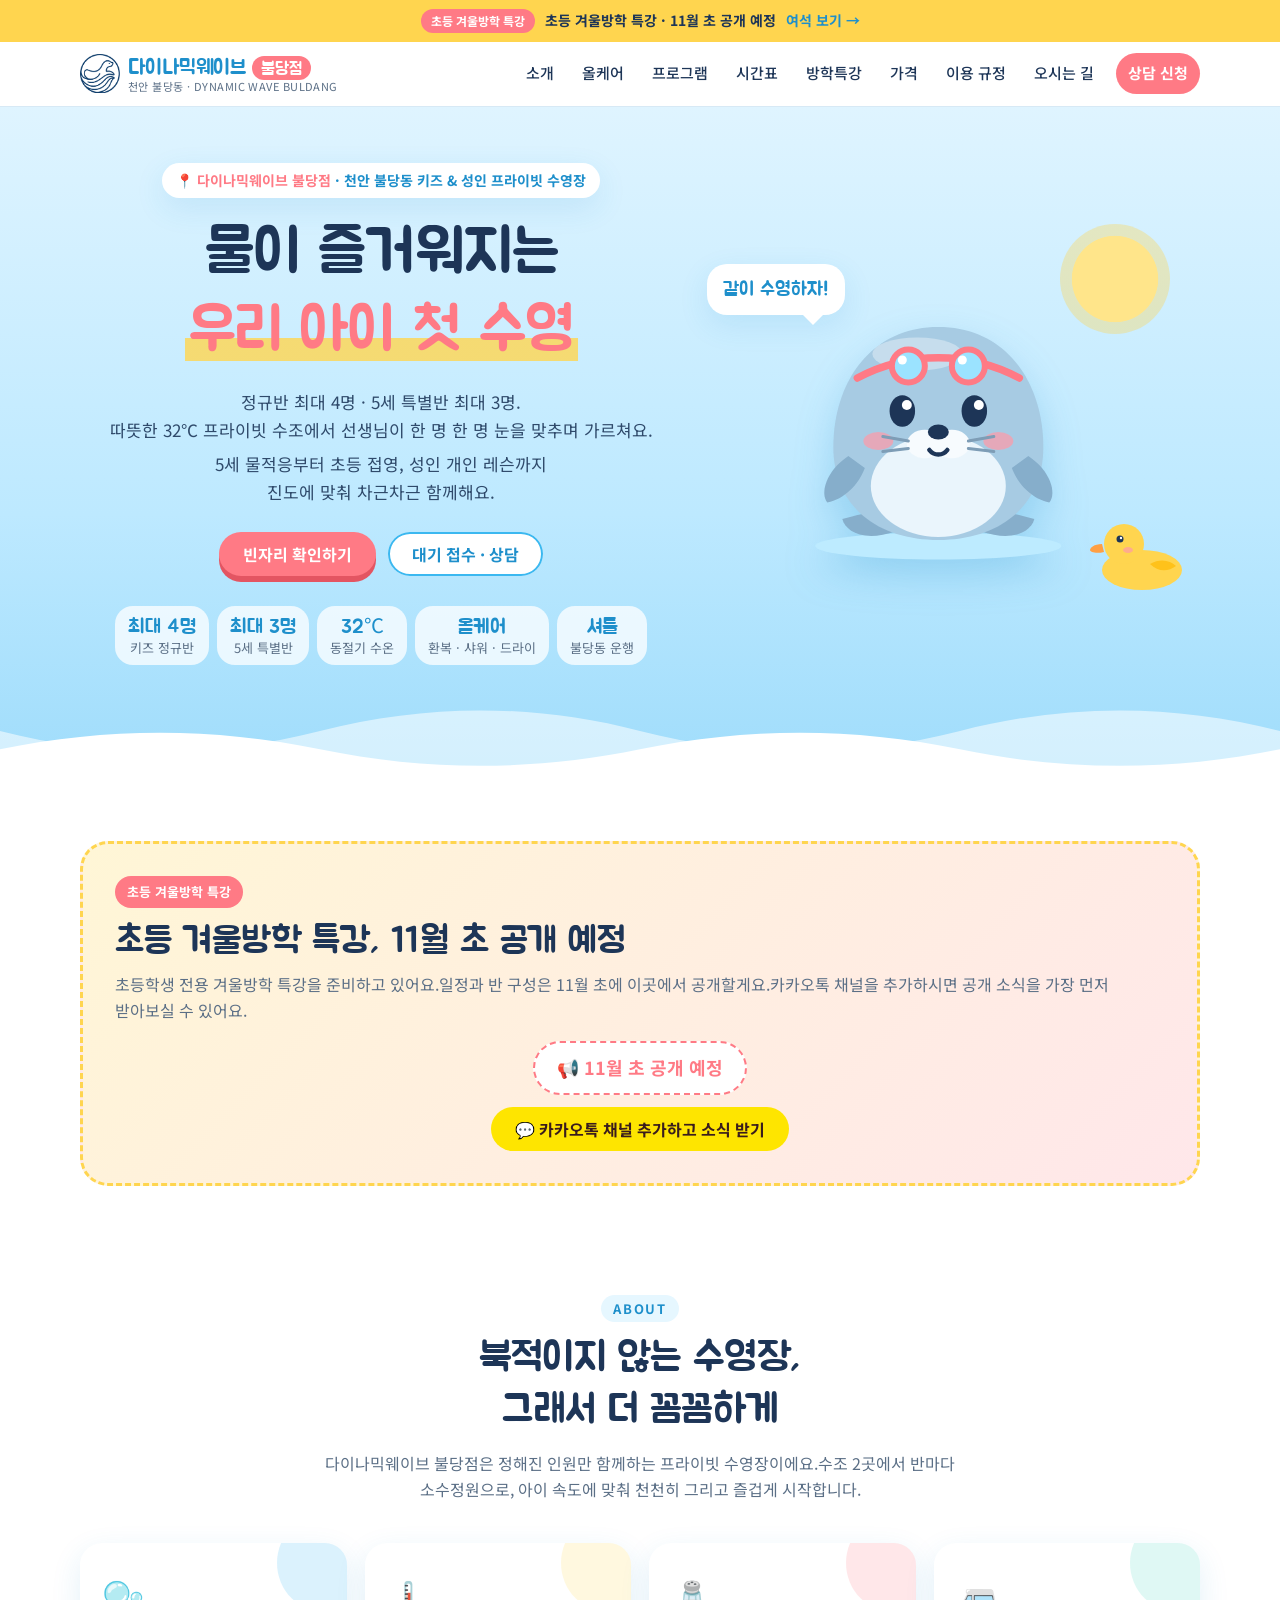
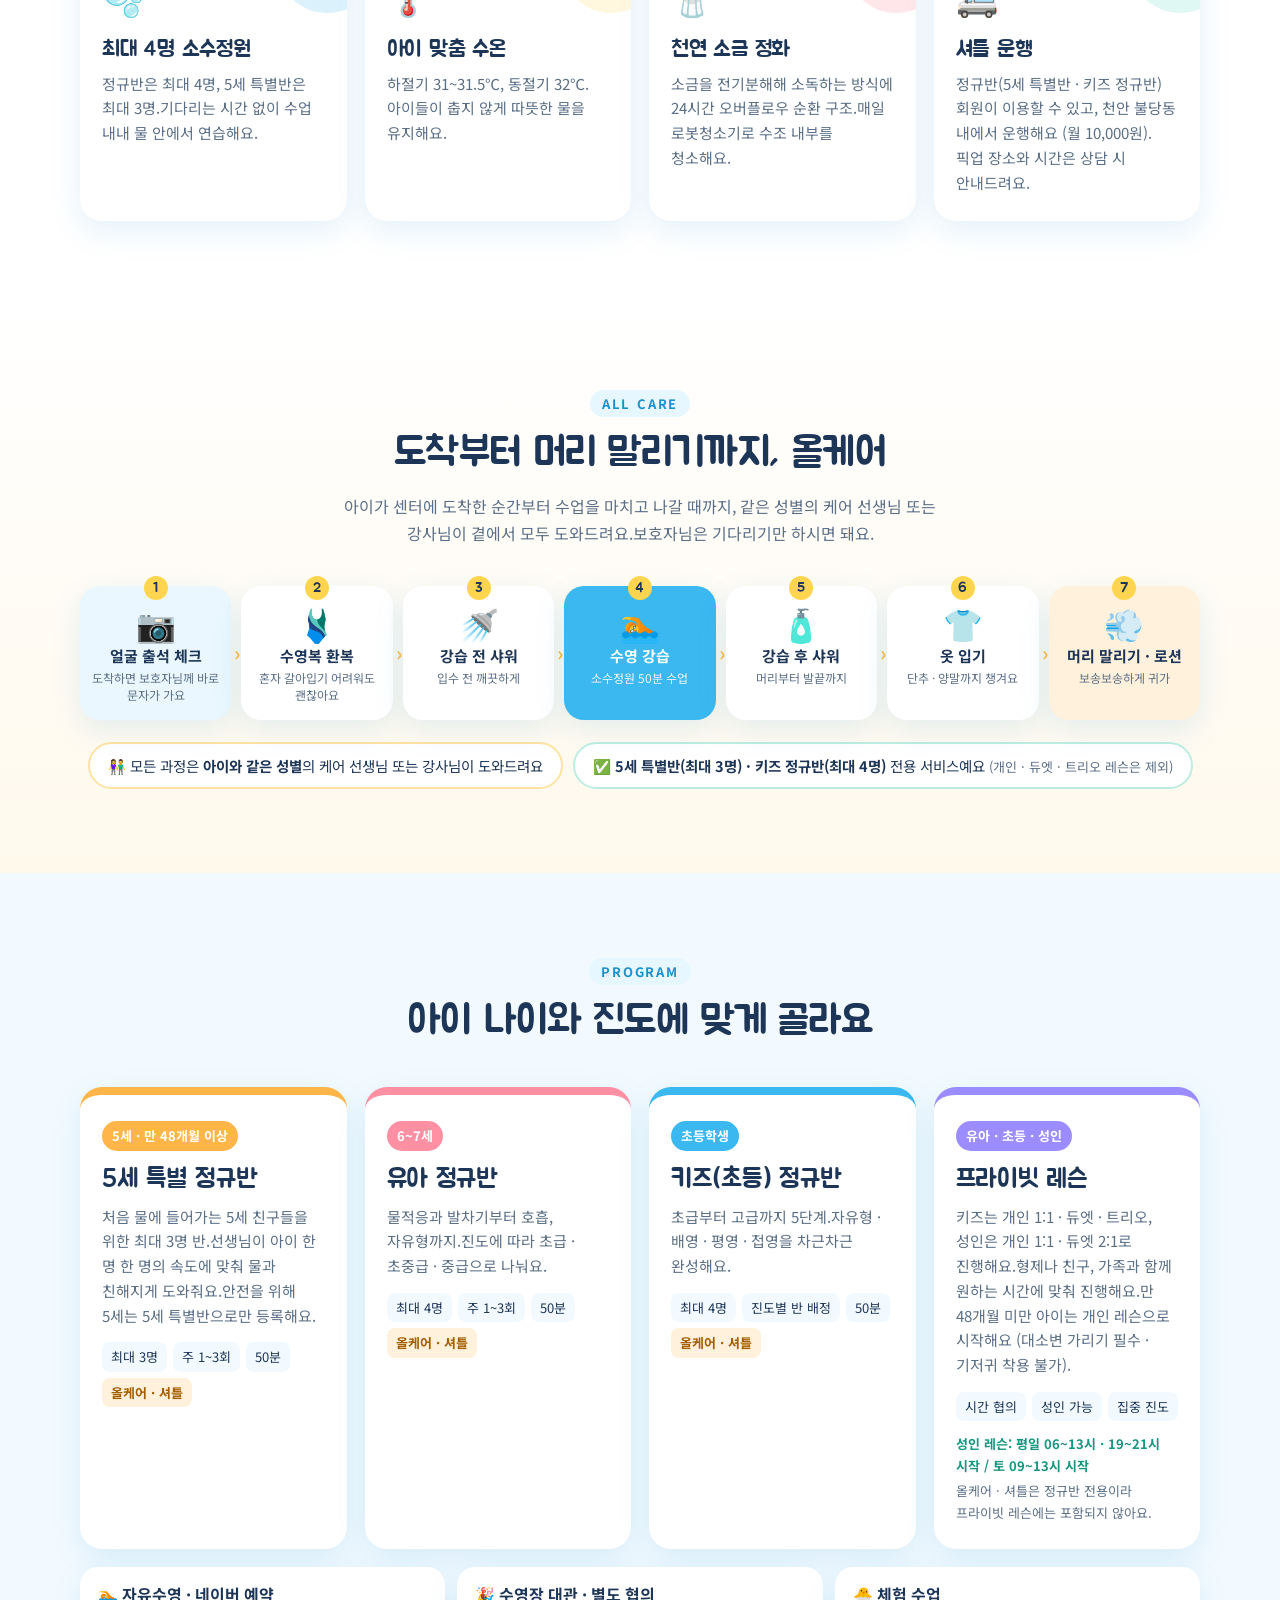
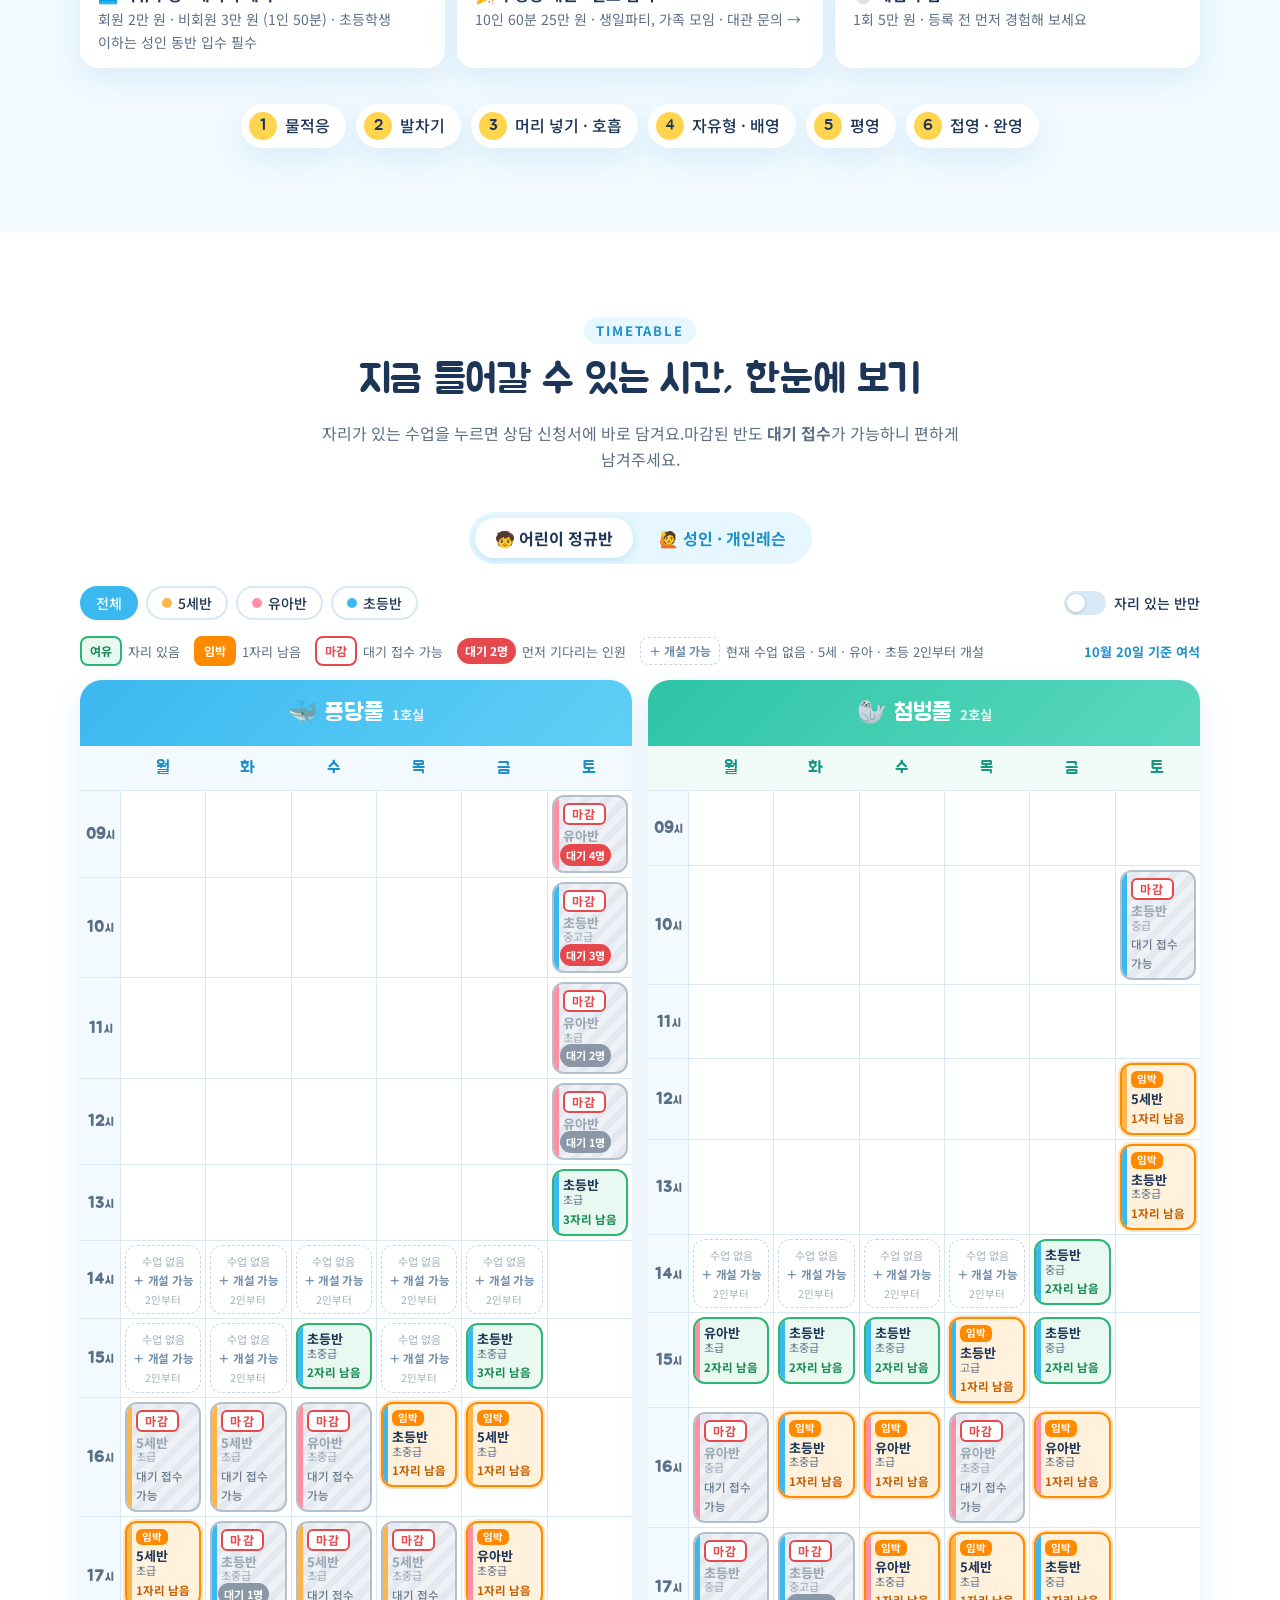
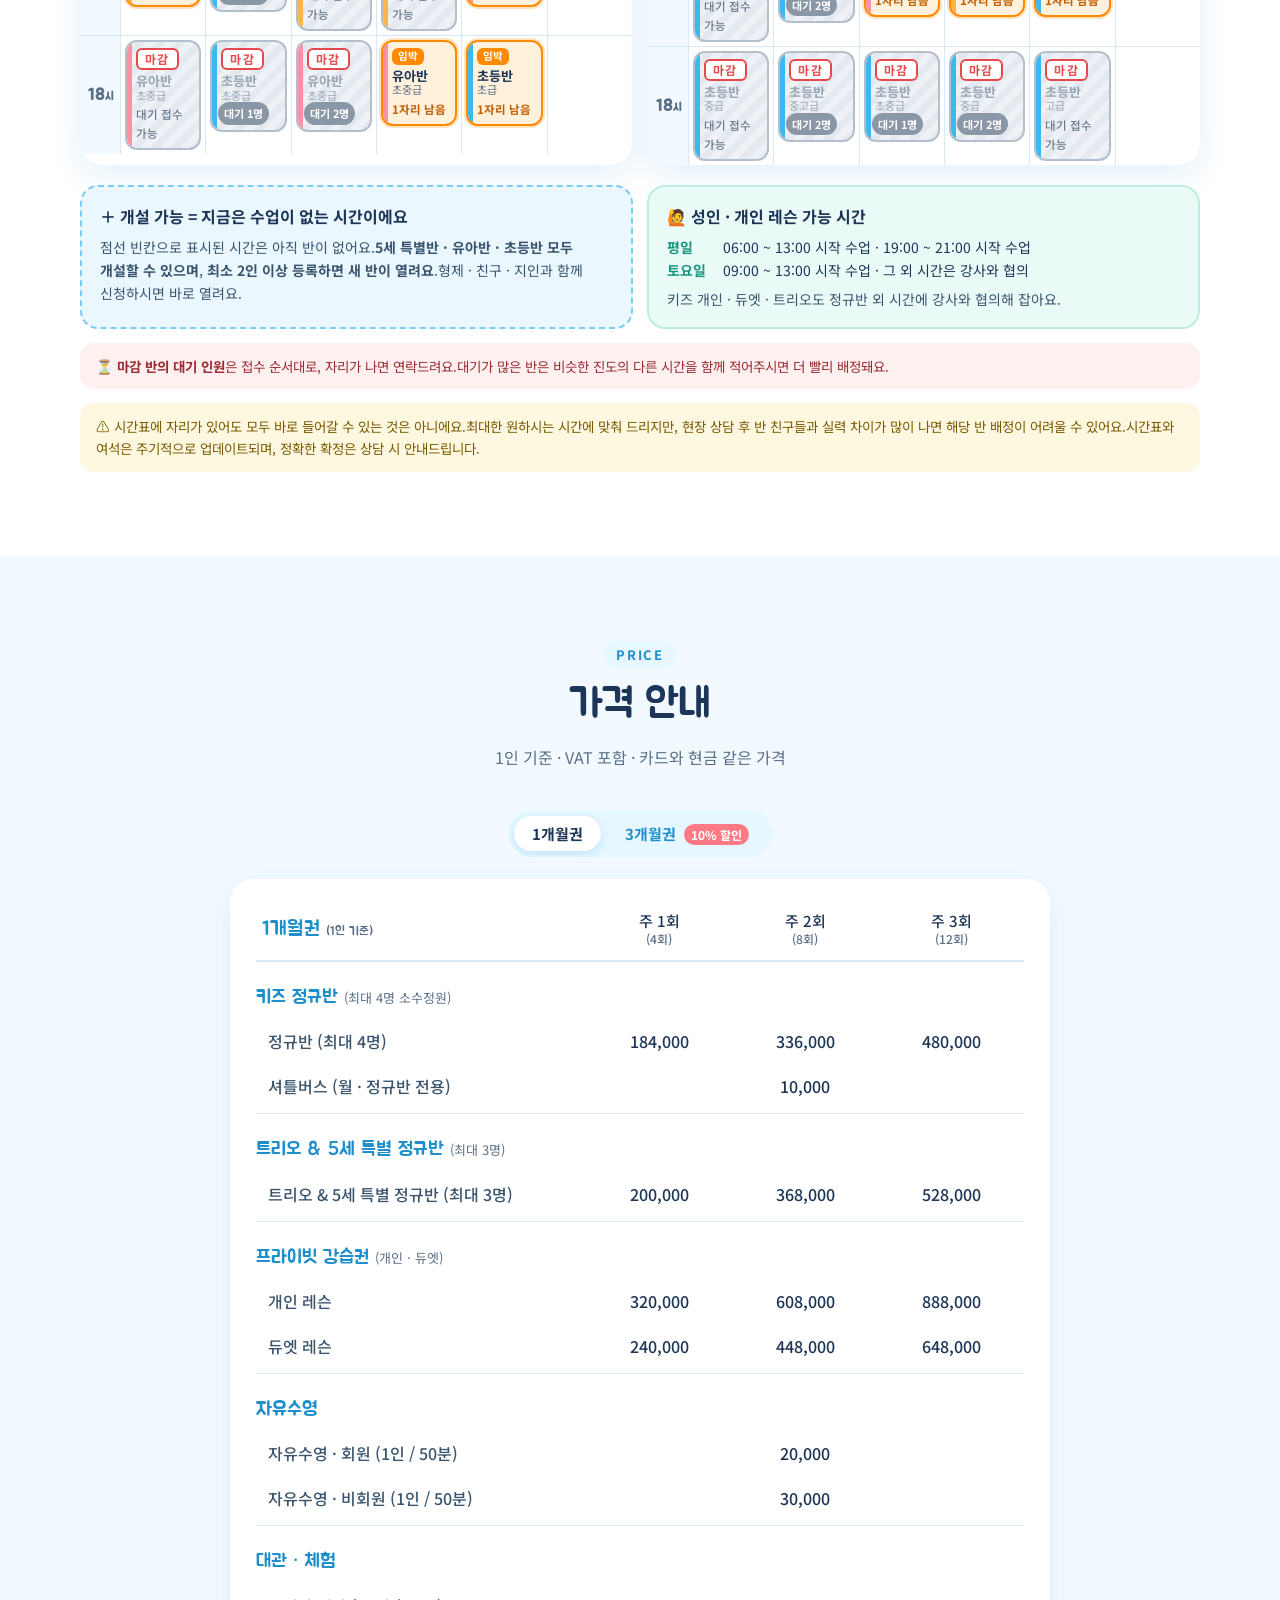
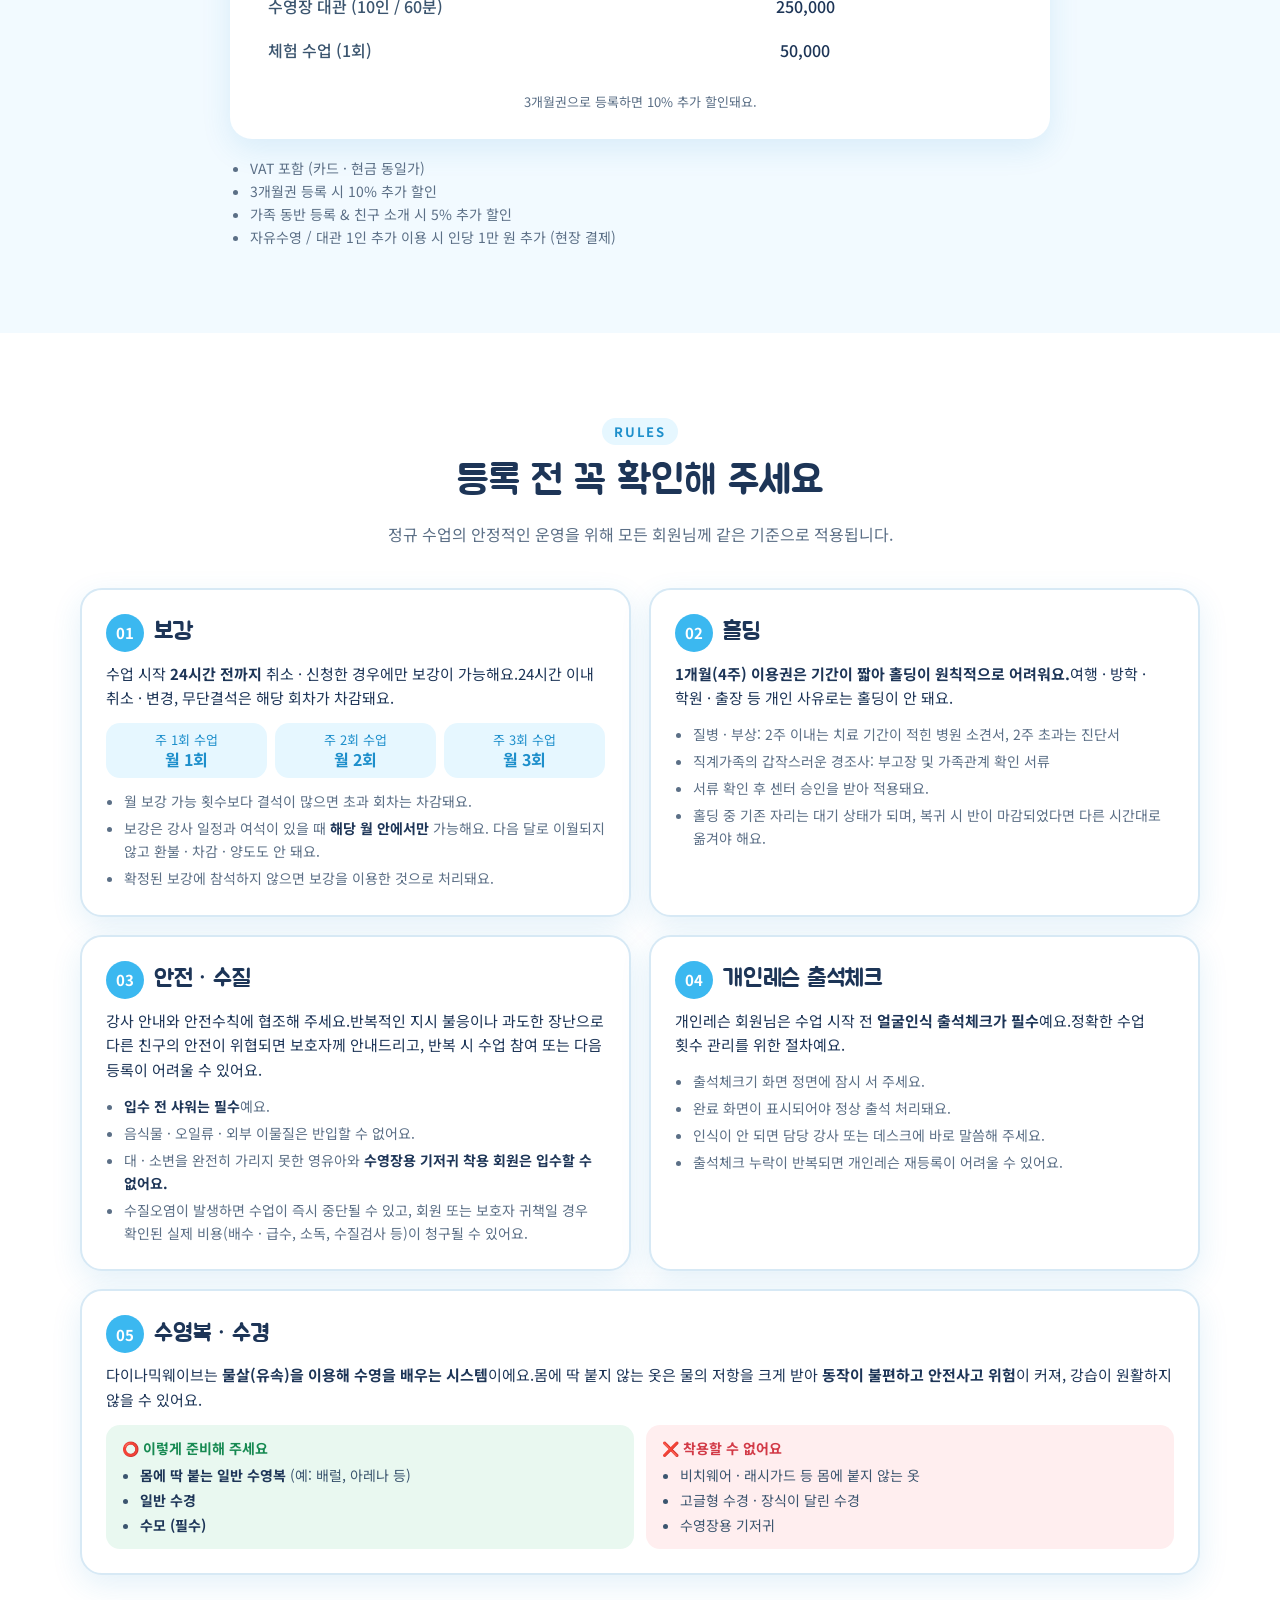
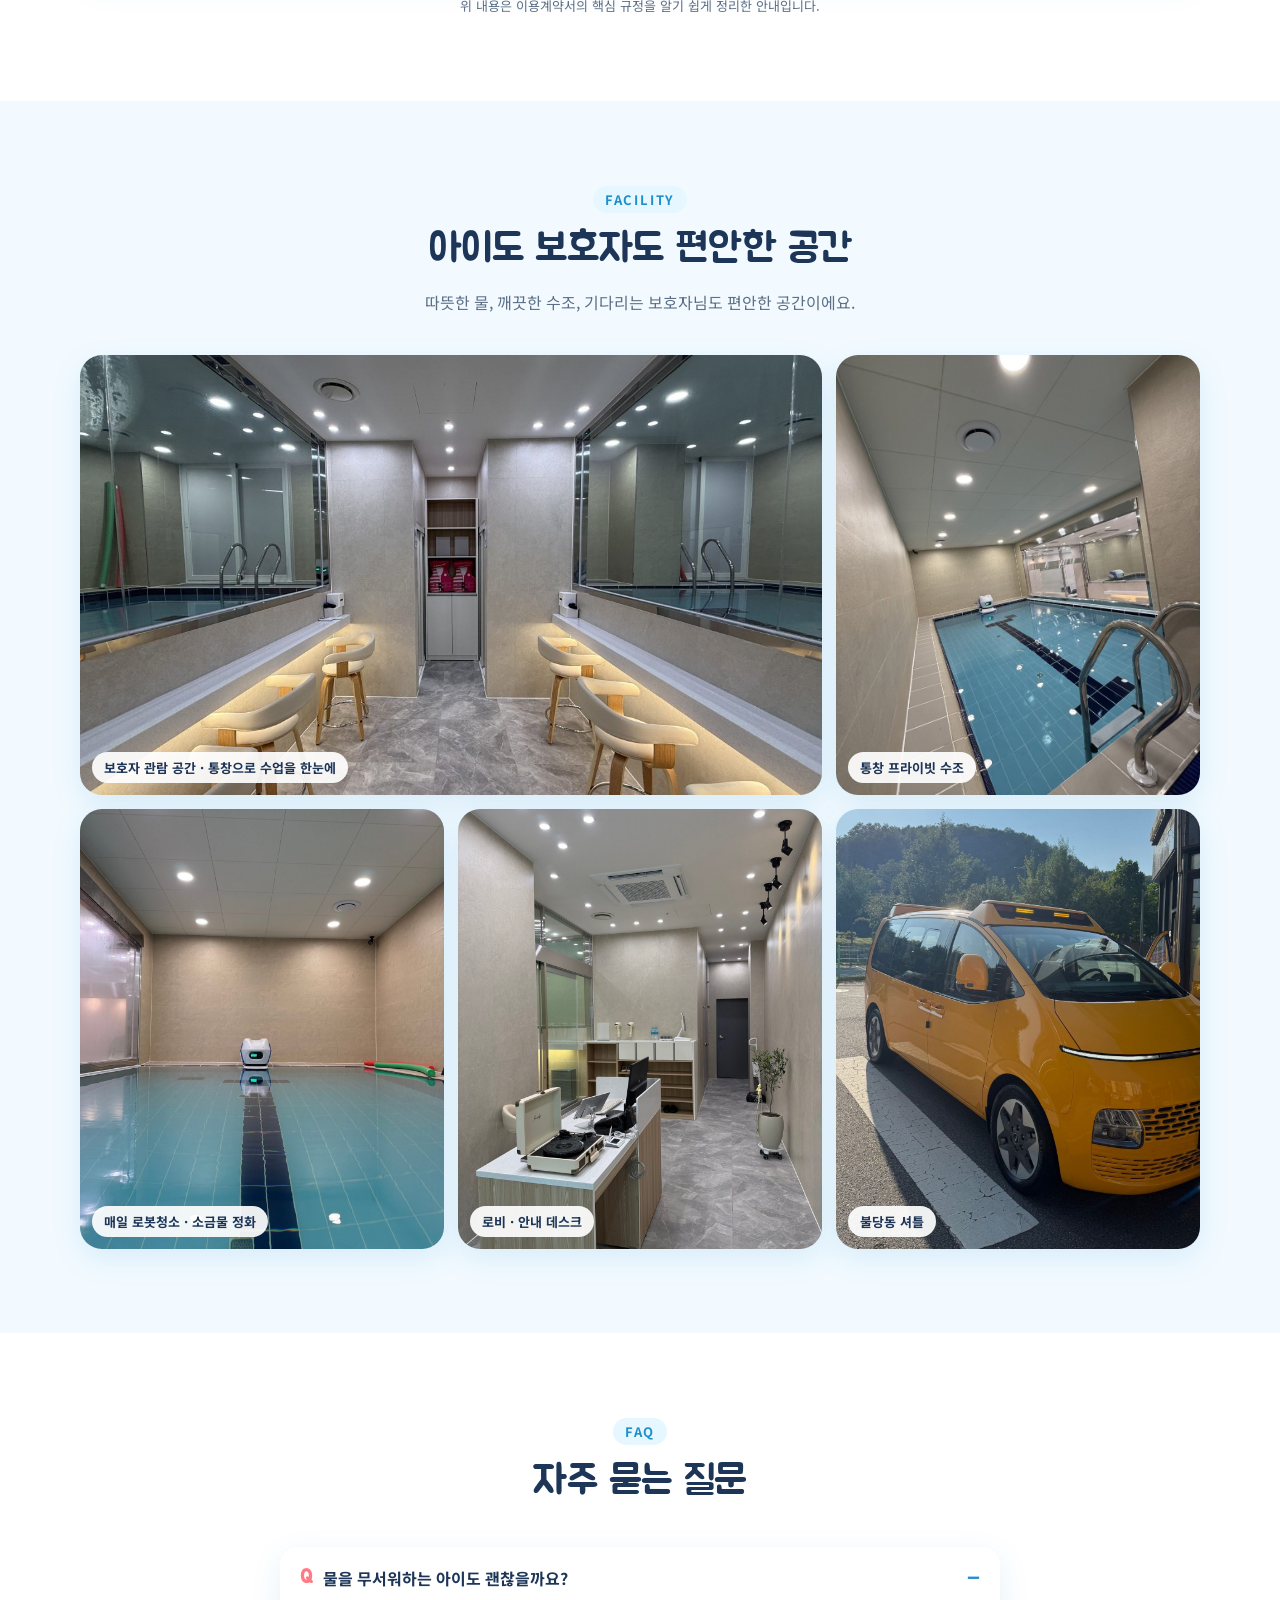
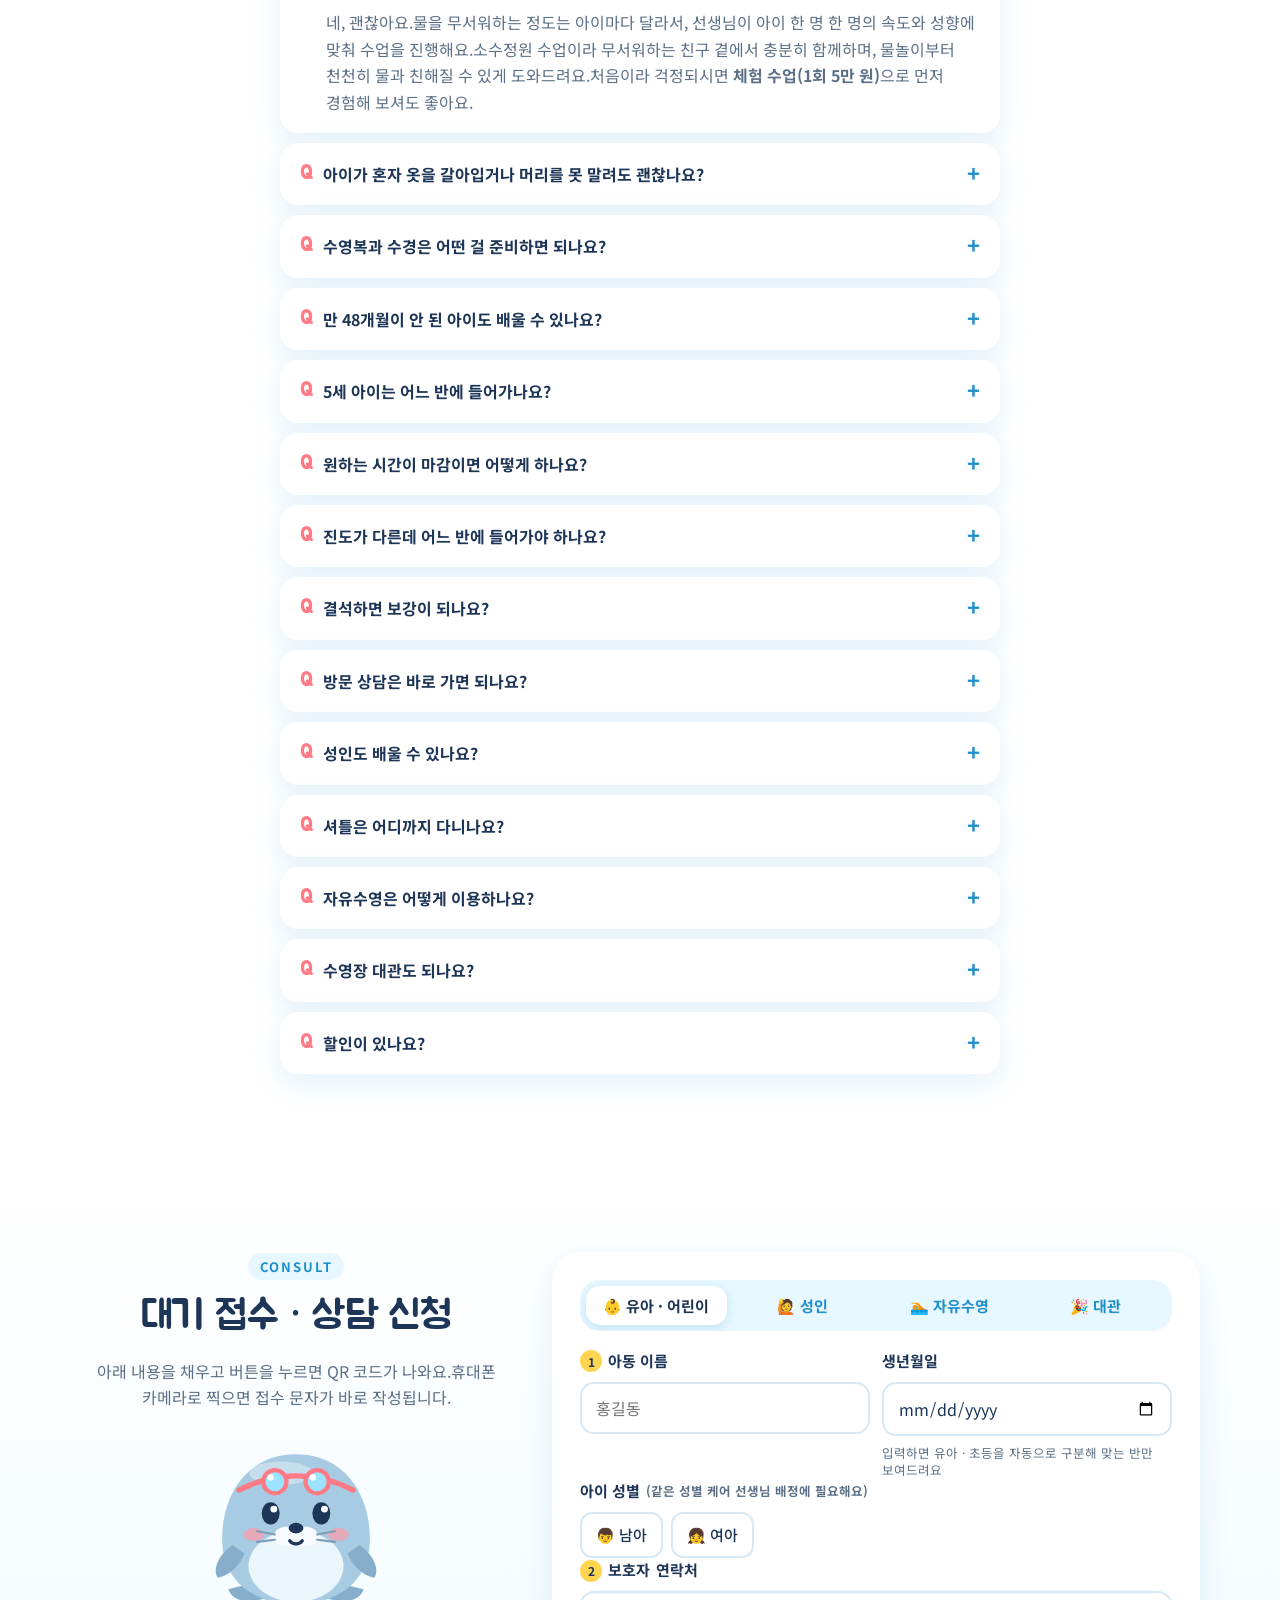
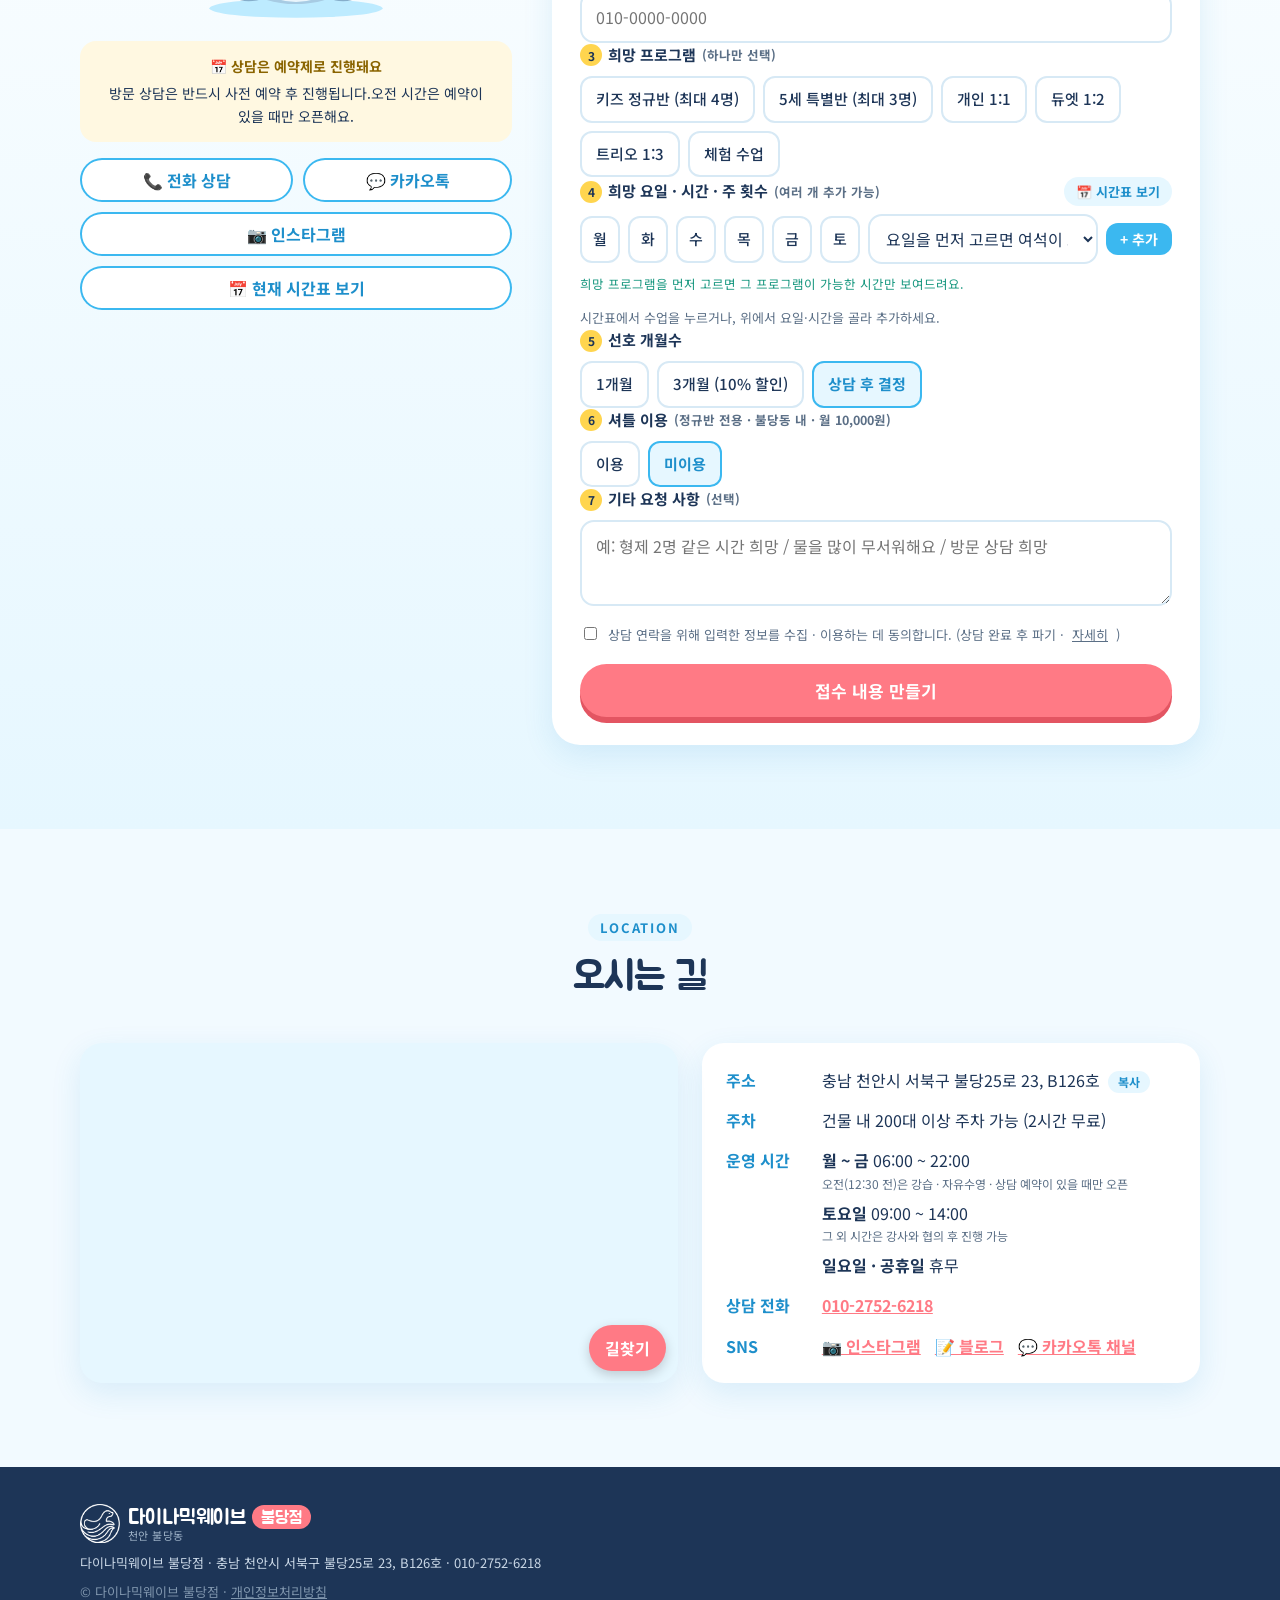
==== commit bb66b35d: "다이나믹웨이브: 아이 성별 선택·월 5세반 이동 (공개 저장소와 동기화) Co-Authored-By: Claude Opus 5.5 <noreply@anthropic.com> Cla" ====
--- a/dynamicwave/index.html
+++ b/dynamicwave/index.html
@@ -22,6 +22,7 @@
  "openingHoursSpecification":[{"@type":"OpeningHoursSpecification","dayOfWeek":["Monday","Tuesday","Wednesday","Thursday","Friday"],"opens":"06:00","closes":"22:00"},{"@type":"OpeningHoursSpecification","dayOfWeek":"Saturday","opens":"09:00","closes":"14:00"}],
  "sameAs":["https://instagram.com/dwave_buldang","https://blog.naver.com/dwave_buldang","https://pf.kakao.com/_YsvDn"]}
 </script>
+<meta name="google-site-verification" content="G8a-19uoH8_gu3rsBbbGQT1wR7p0IVySnifkGwmaxTU">
 <meta name="naver-site-verification" content="78a9e1cf2bbc84ce110cf92a07c25ea6da4a6061">
 <meta name="theme-color" content="#3BB8F0">
 <link rel="icon" href="assets/logo-mark.png">
@@ -519,6 +520,10 @@
             <div class="field"><label for="k-name"><b>1</b>아동 이름</label><input id="k-name" autocomplete="off" placeholder="홍길동"></div>
             <div class="field"><label for="k-birth">생년월일</label><input id="k-birth" type="date" min="2008-01-01"><span class="age-out" id="kAgeOut">입력하면 유아 · 초등을 자동으로 구분해 맞는 반만 보여드려요</span></div>
           </div>
+          <div class="field only-kids">
+            <span class="lbl">아이 성별 <small>(같은 성별 케어 선생님 배정에 필요해요)</small></span>
+            <div class="radio-row"><label><input type="radio" name="k-gender" value="남아"><span>👦 남아</span></label><label><input type="radio" name="k-gender" value="여아"><span>👧 여아</span></label></div>
+          </div>
           <div class="row3 only-adult" hidden>
             <div class="field"><label for="a-name"><b>1</b>성함</label><input id="a-name" autocomplete="name" placeholder="홍길동"></div>
             <div class="field"><label for="a-birth">생년월일</label><input id="a-birth" inputmode="numeric" placeholder="예: 1990.05.12"></div>
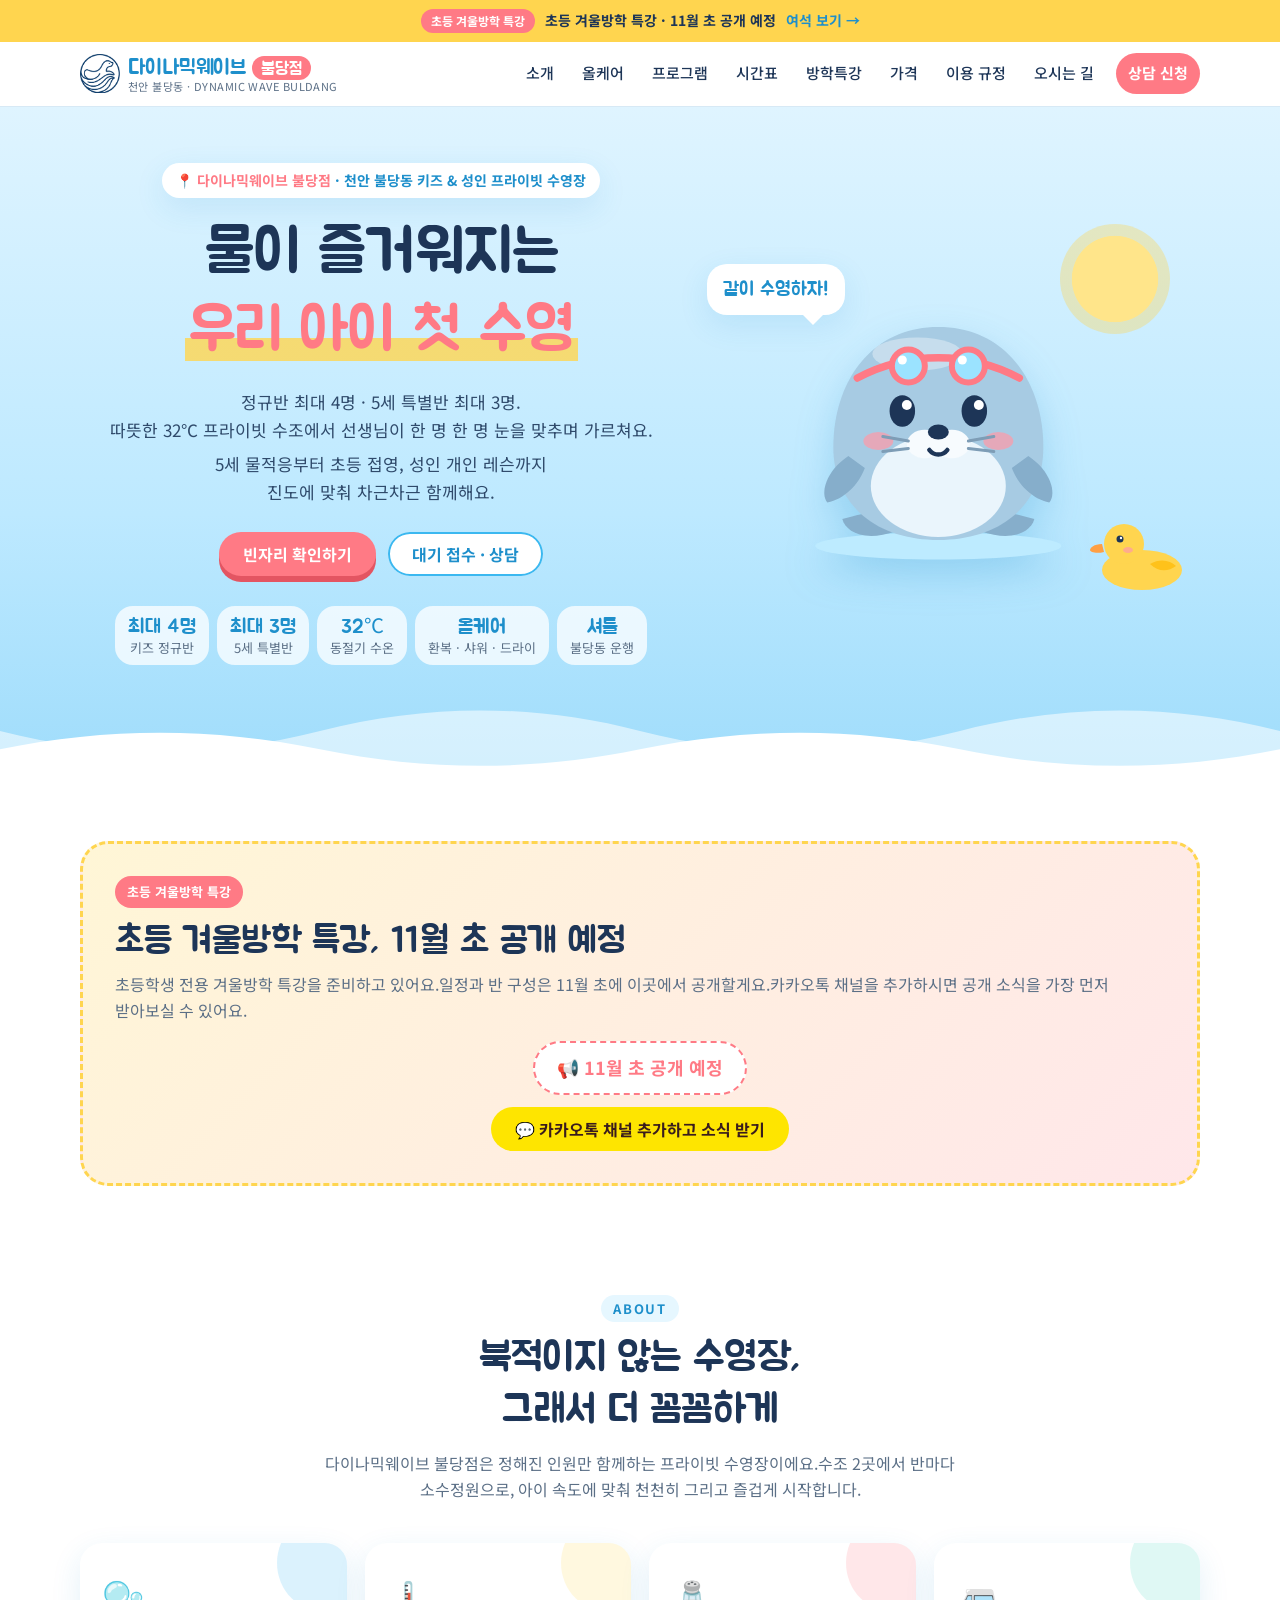
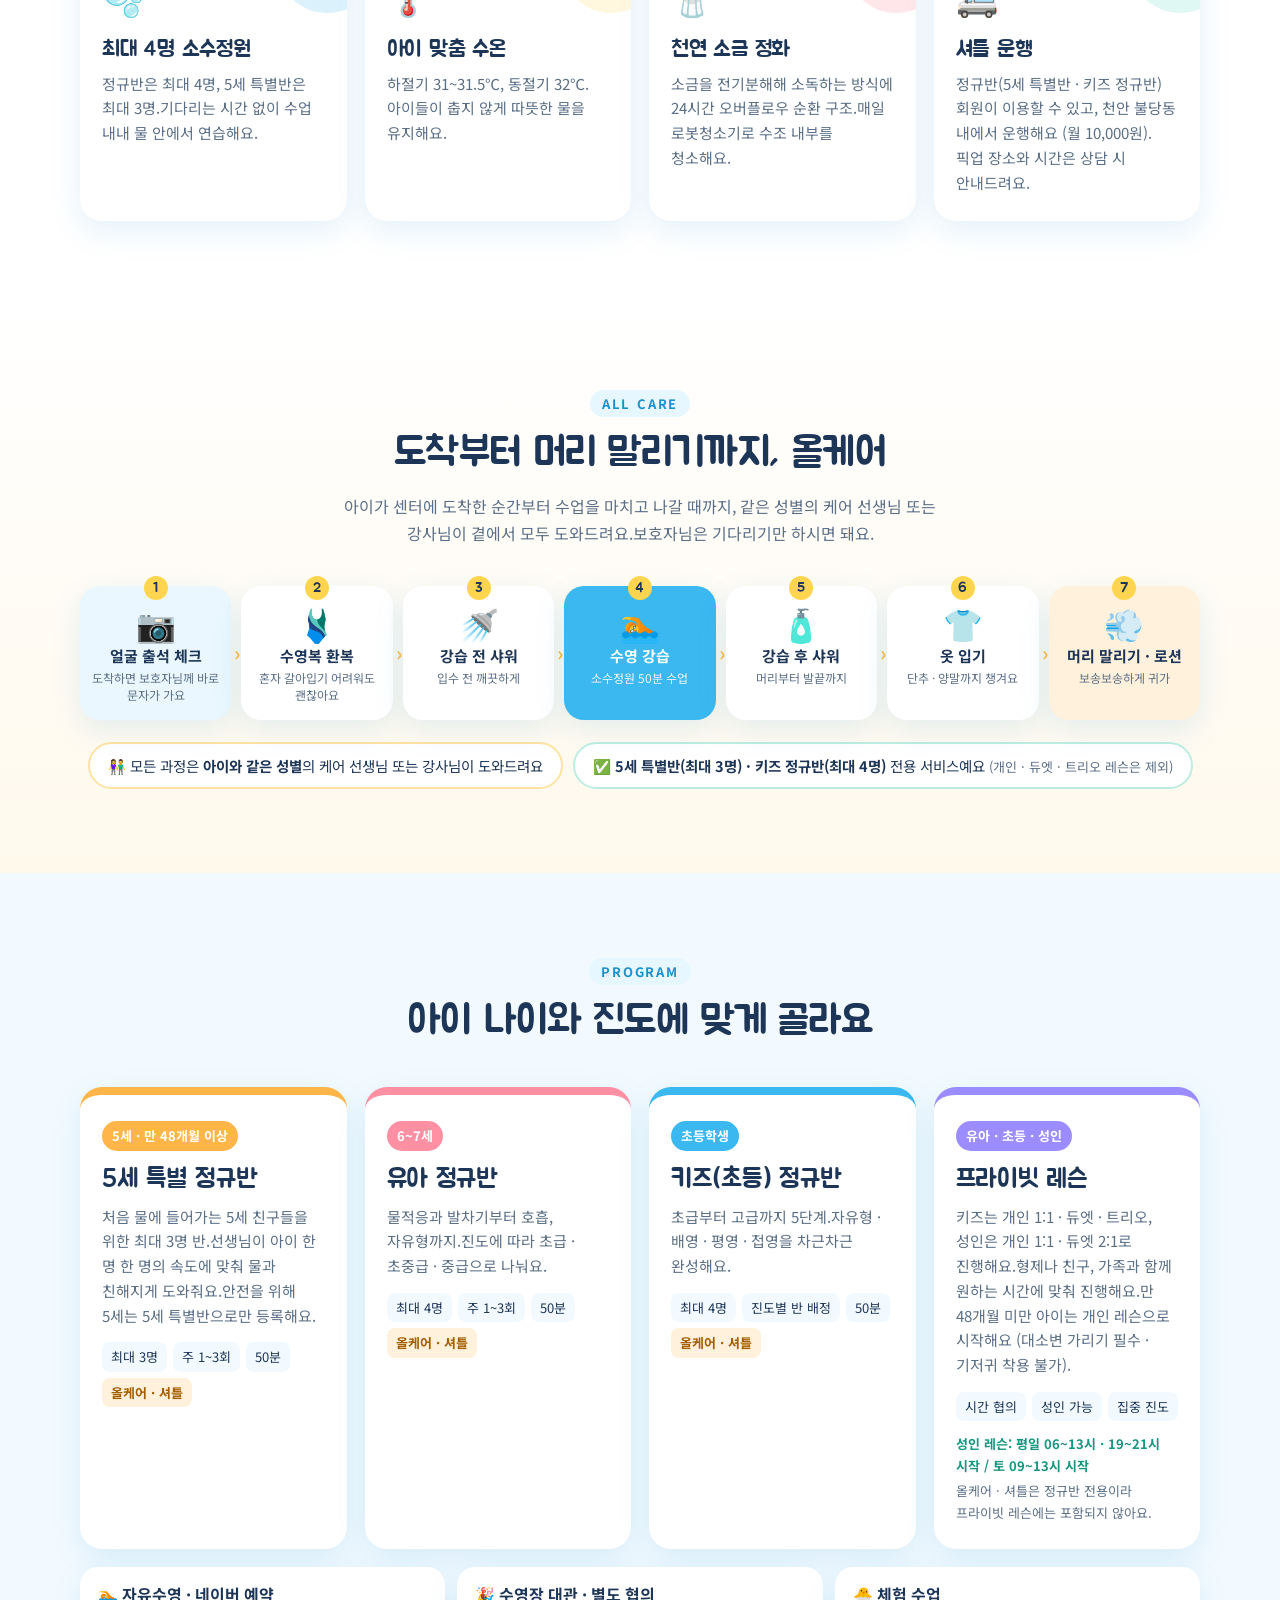
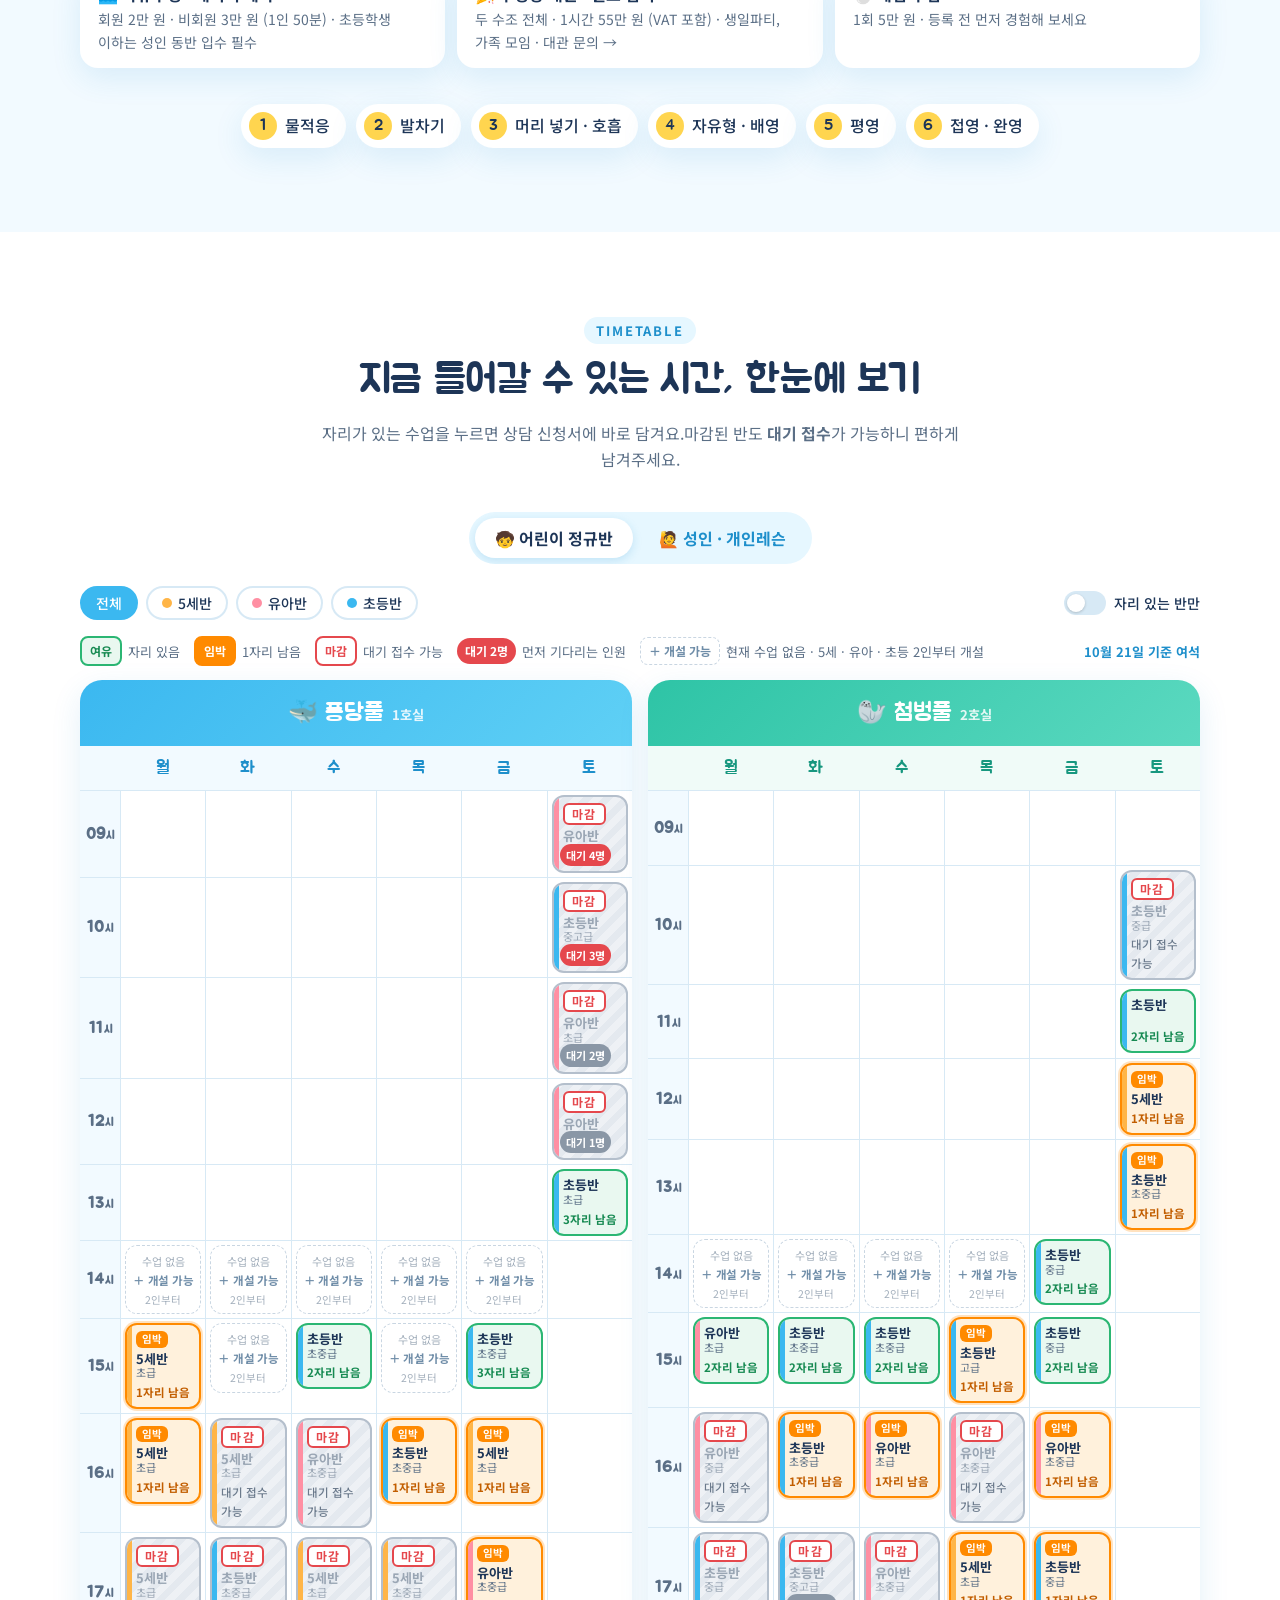
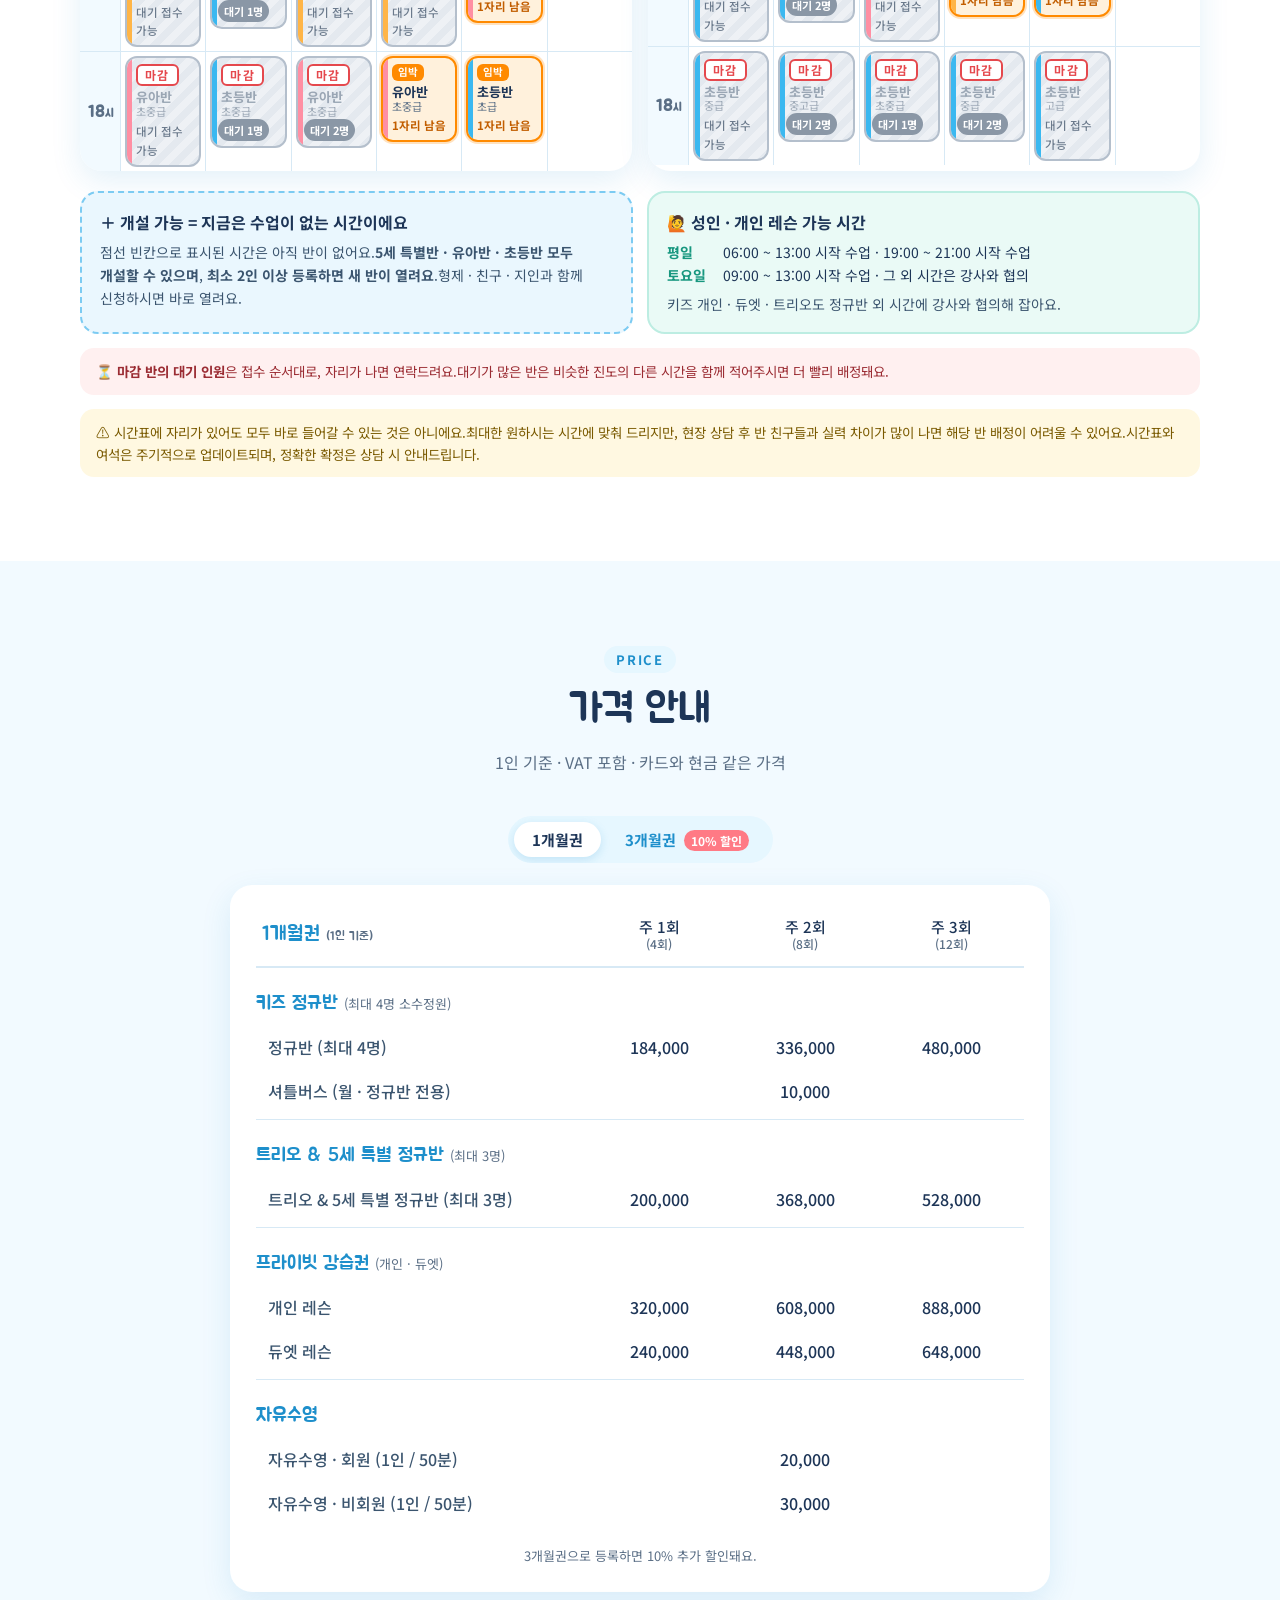
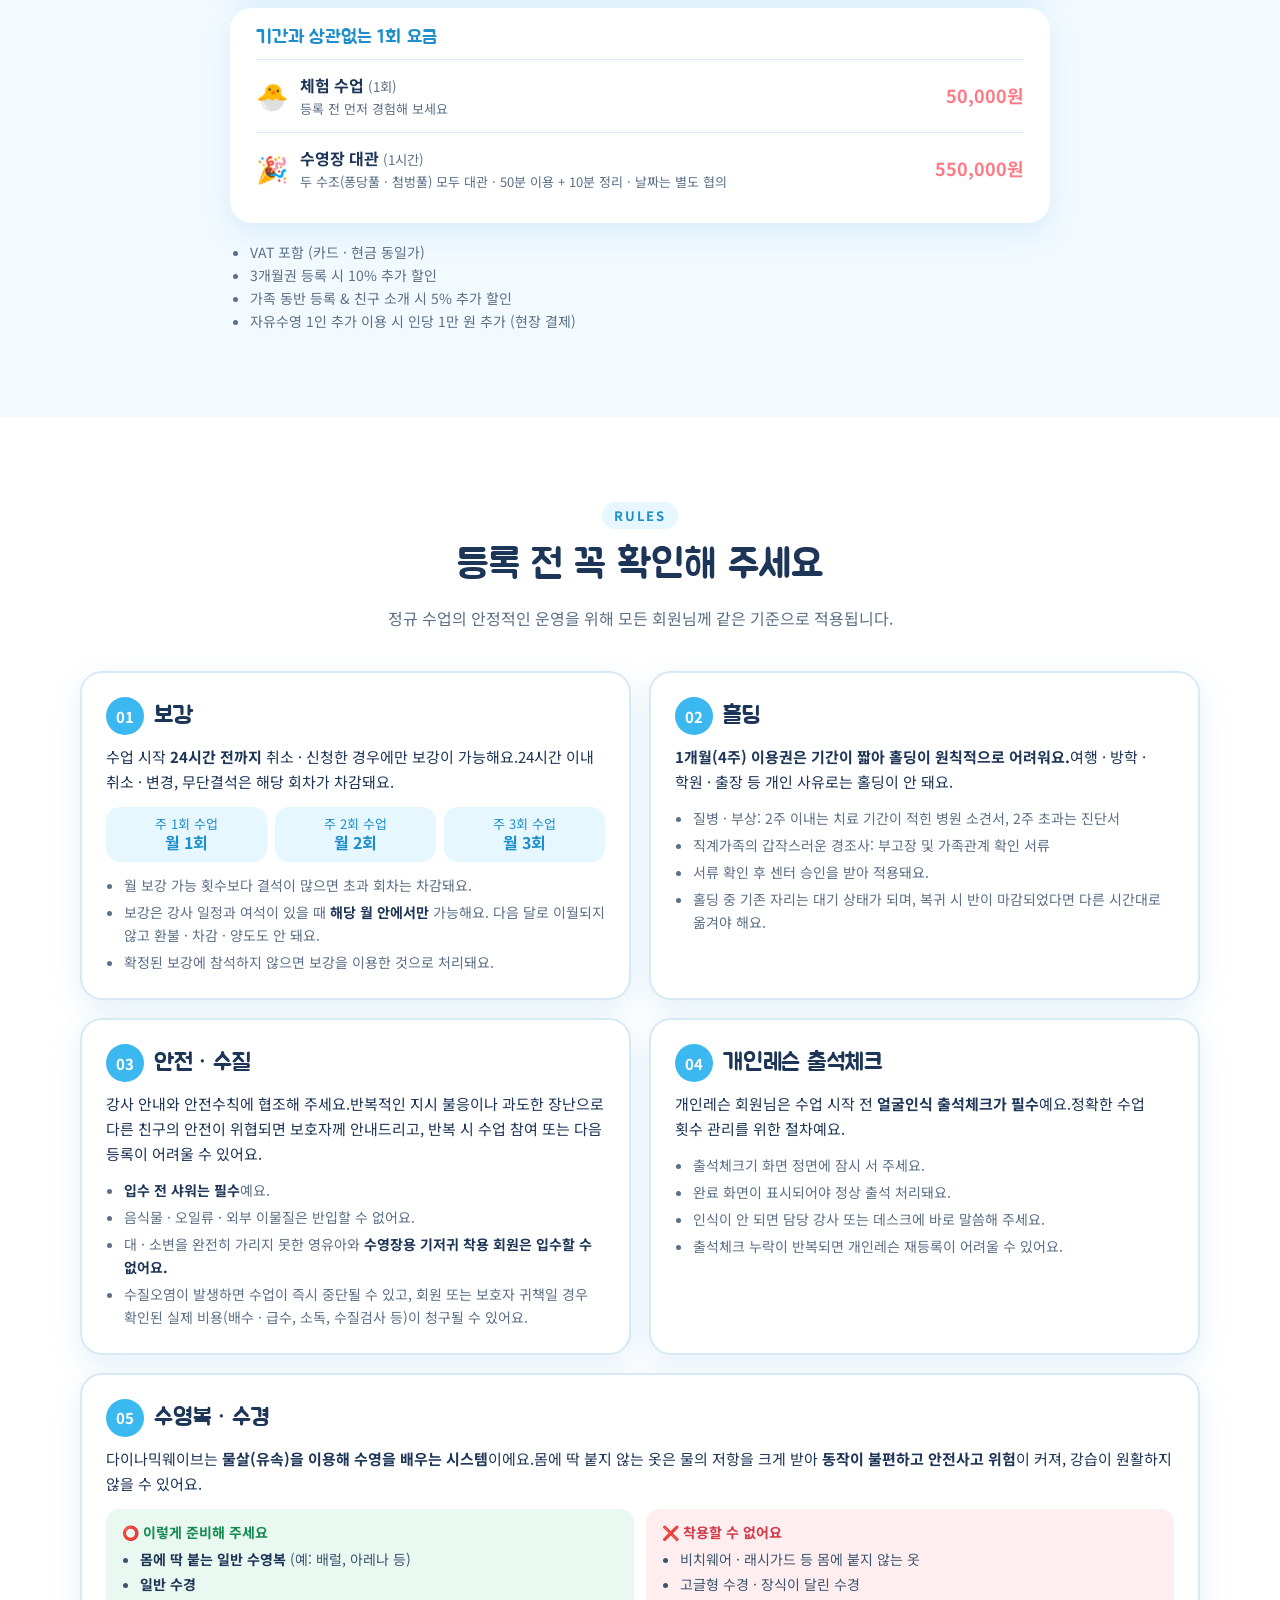
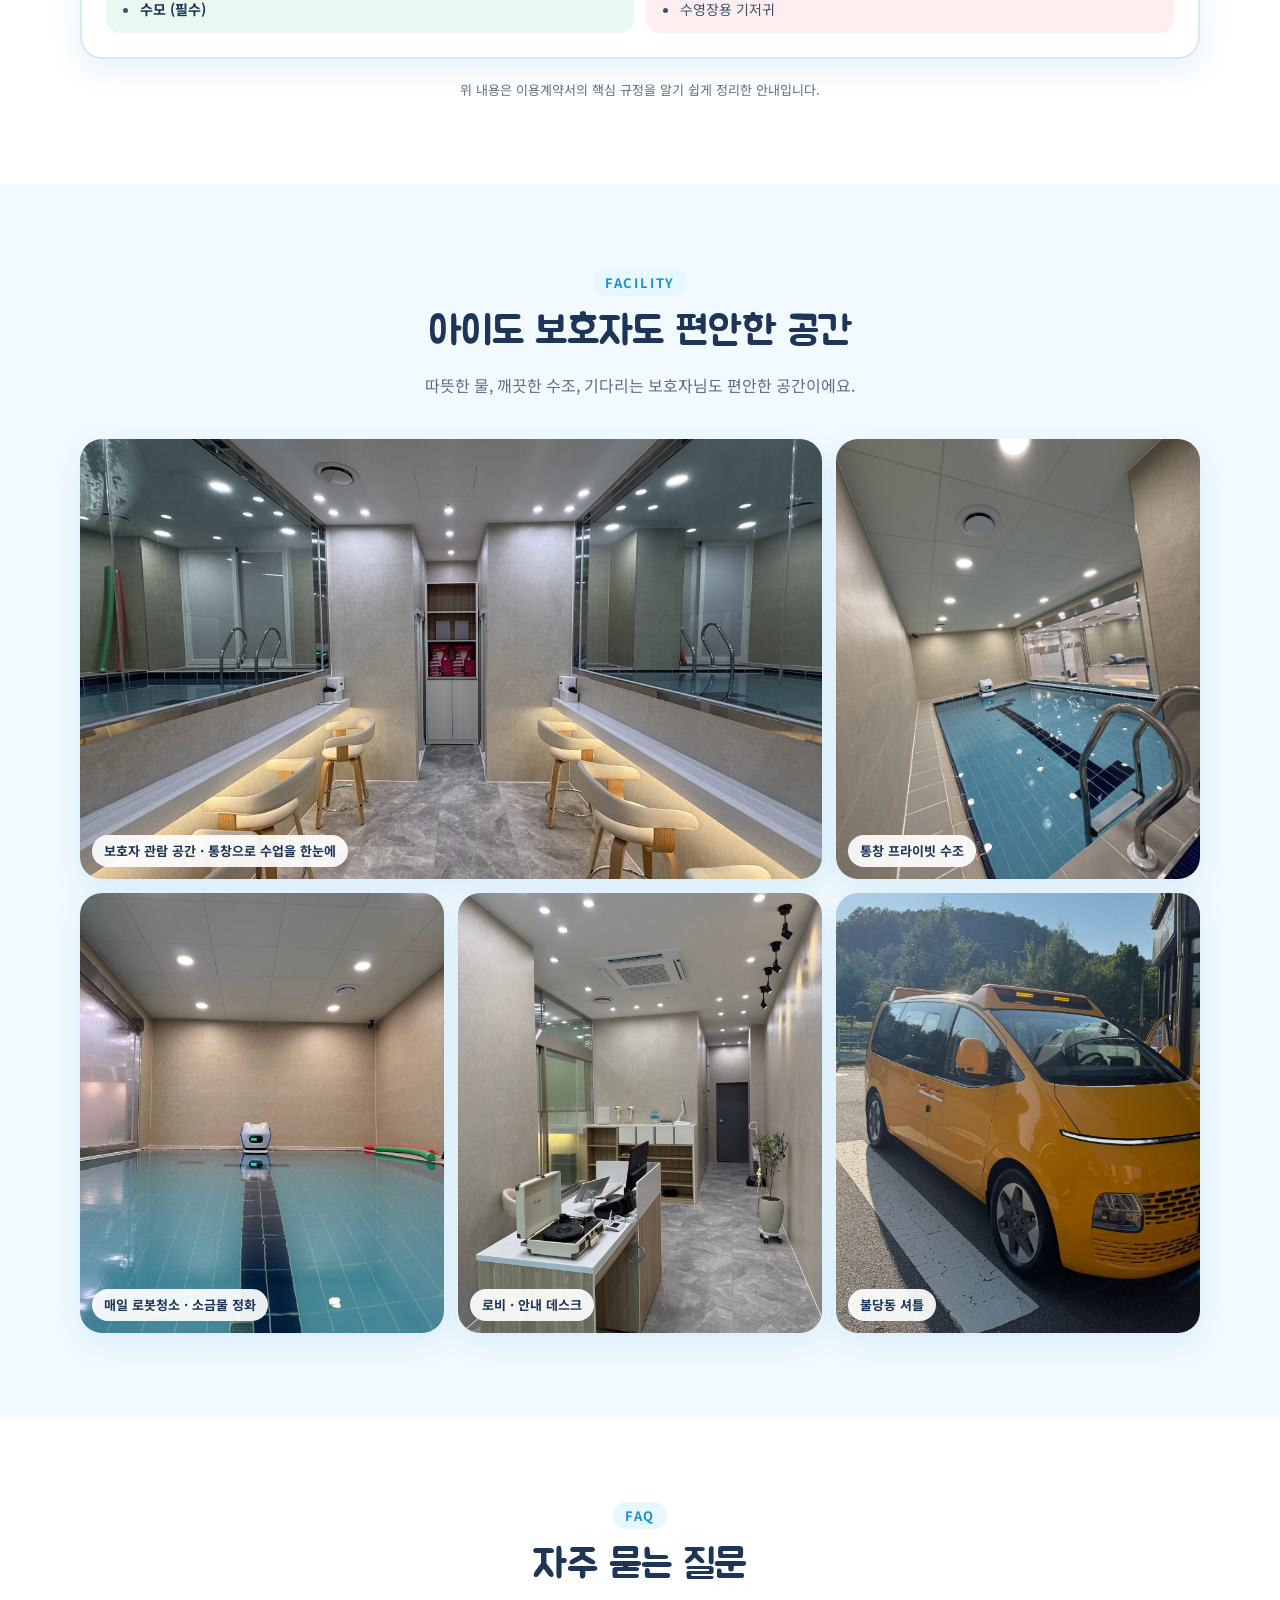
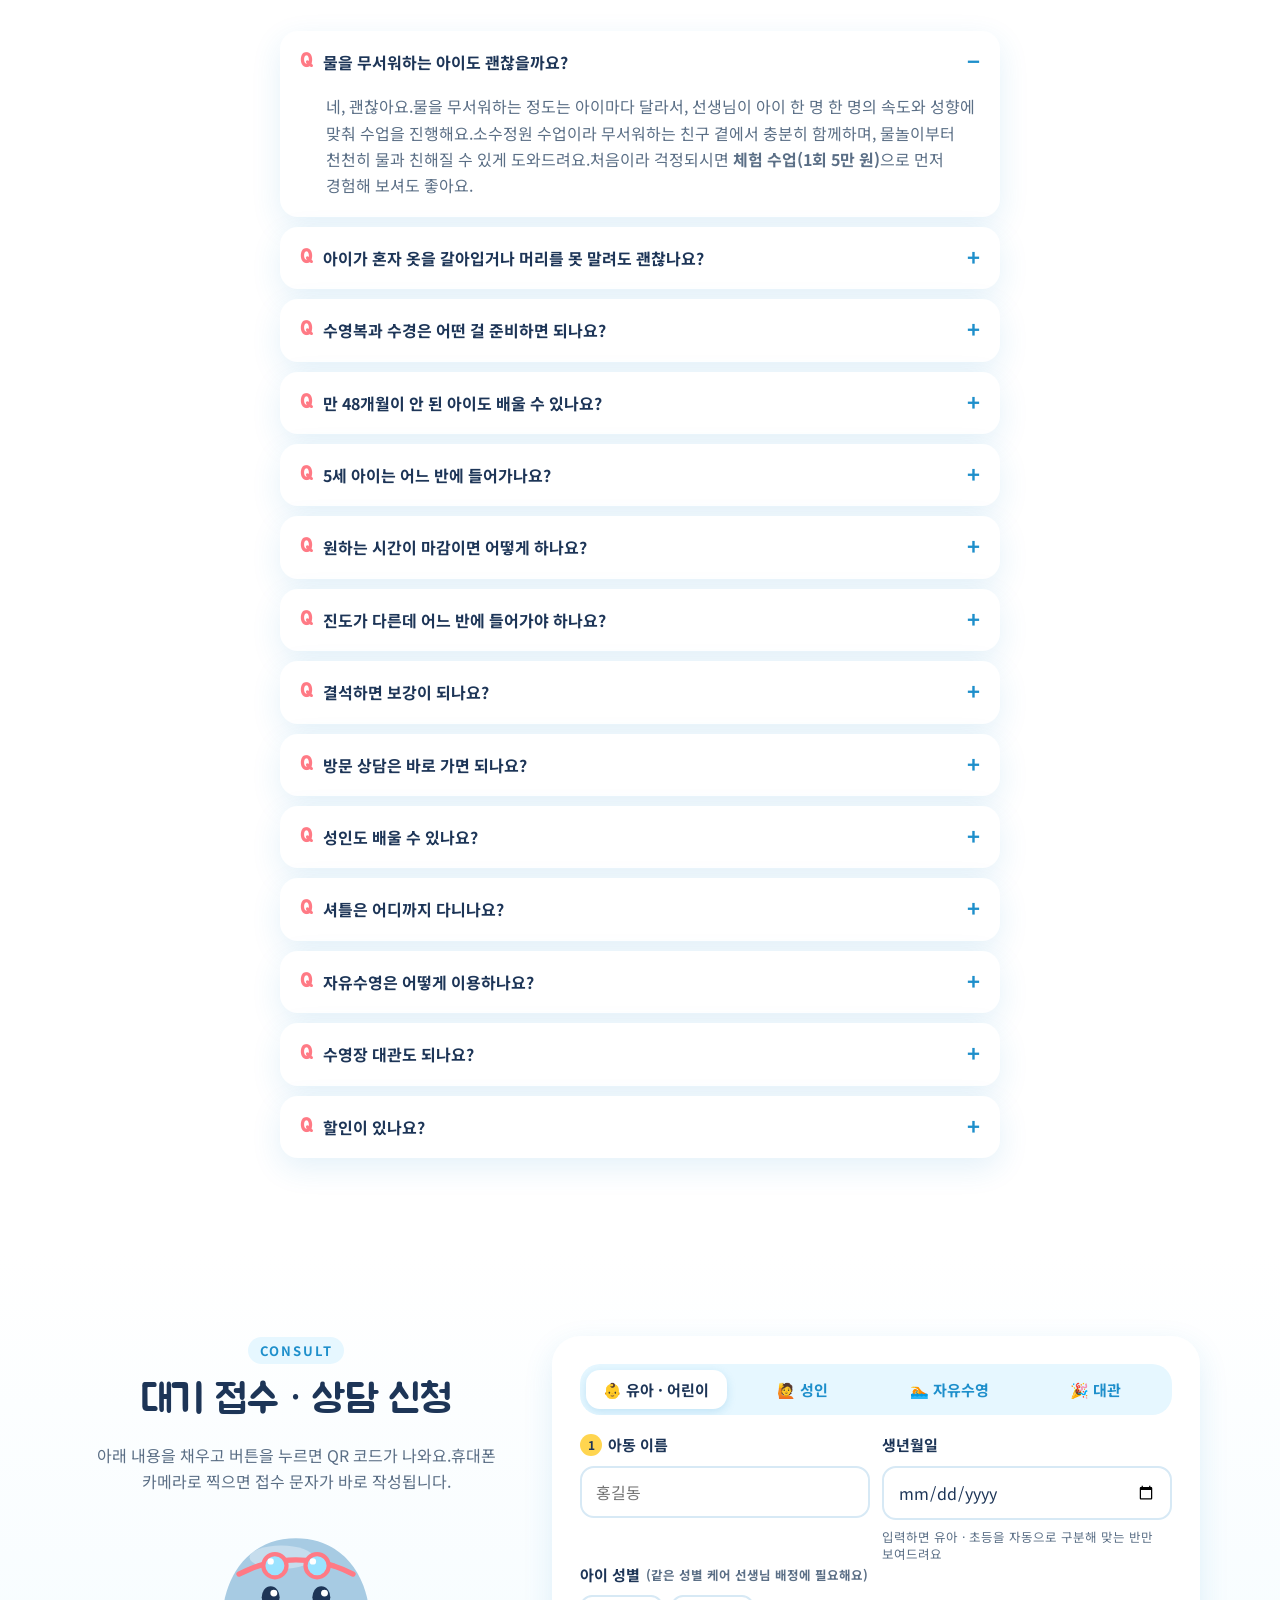
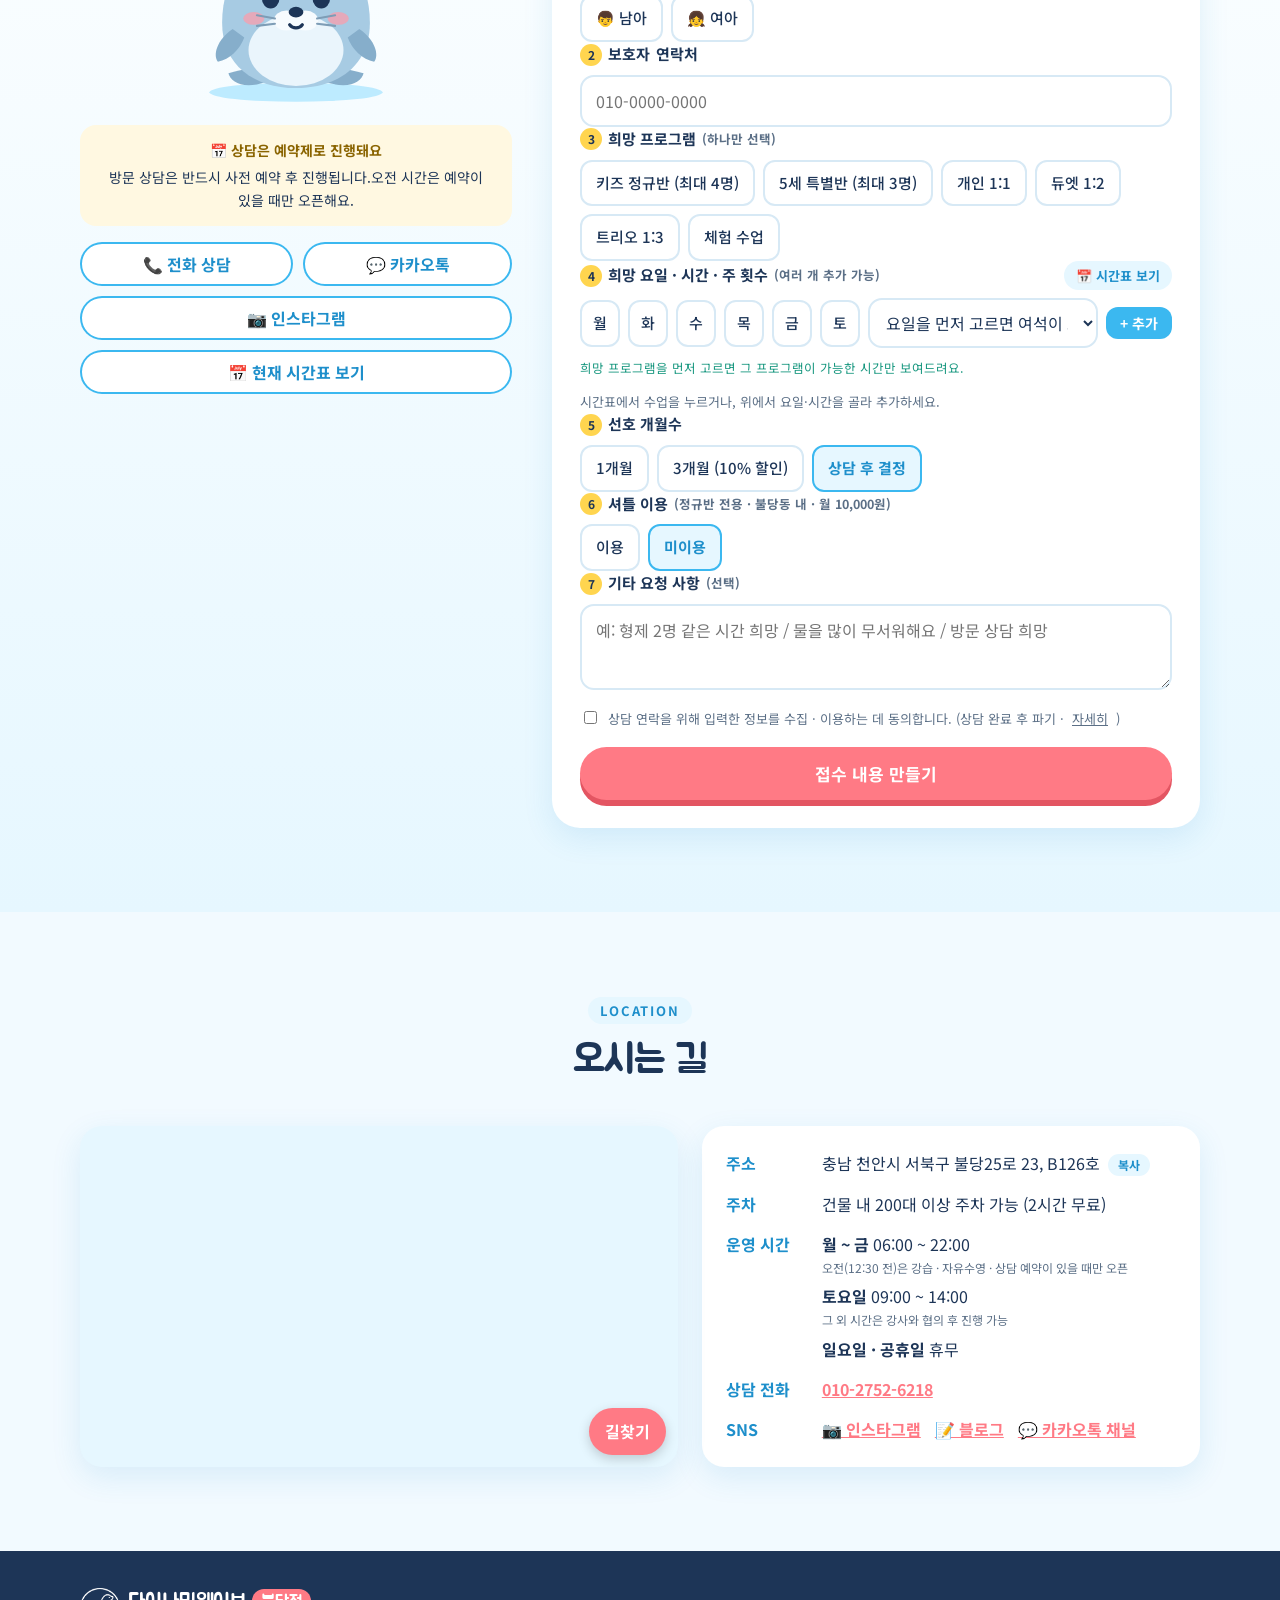
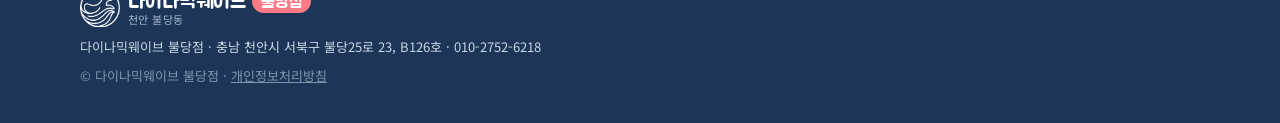
==== commit dcd52d9d: "다이나믹웨이브: 대관 요금·1회 요금 카드 (공개 저장소와 동기화) Co-Authored-By: Claude Opus 5.5 <noreply@anthropic.com> Claude" ====
--- a/dynamicwave/index.html
+++ b/dynamicwave/index.html
@@ -249,7 +249,7 @@
       </div>
       <div class="extra-row">
         <a class="extra" href="#consult" data-open="free"><b>🏊 자유수영 · 네이버 예약</b><span>회원 2만 원 · 비회원 3만 원 (1인 50분) · 초등학생 이하는 성인 동반 입수 필수</span></a>
-        <a class="extra" href="#consult" data-open="rent"><b>🎉 수영장 대관 · 별도 협의</b><span>10인 60분 25만 원 · 생일파티, 가족 모임 · 대관 문의 →</span></a>
+        <a class="extra" href="#consult" data-open="rent"><b>🎉 수영장 대관 · 별도 협의</b><span>두 수조 전체 · 1시간 55만 원 (VAT 포함) · 생일파티, 가족 모임 · 대관 문의 →</span></a>
         <div class="extra"><b>🐣 체험 수업</b><span>1회 5만 원 · 등록 전 먼저 경험해 보세요</span></div>
       </div>
       <ol class="steps" aria-label="진도 단계">
@@ -344,6 +344,7 @@
         <button type="button" role="tab" data-m="3" aria-selected="false">3개월권 <em>10% 할인</em></button>
       </div>
       <div class="price-card" id="pBody" aria-live="polite"></div>
+      <div class="price-extra" id="pExtra"></div>
       <ul class="price-notes" id="pNotes"></ul>
     </div>
   </section>
@@ -447,7 +448,7 @@
       <details class="qa"><summary>성인도 배울 수 있나요?</summary><p>네. 성인은 개인 · 듀엣 · 트리오 레슨으로 진행해요. 평일은 <b>06:00~13:00</b>, <b>19:00~21:00</b> 시작 수업, 토요일은 <b>09:00~13:00</b> 시작 수업이 가능해요. 토요일 그 외 시간은 강사와 협의해 가능 여부를 확인해 드려요.</p></details>
       <details class="qa"><summary>셔틀은 어디까지 다니나요?</summary><p>셔틀은 <b>정규반(5세 특별반 · 키즈 정규반) 회원</b>만 이용할 수 있고, <b>천안 불당동 내에서만</b> 운행해요(월 10,000원). 개인 · 듀엣 · 트리오 레슨은 셔틀 이용이 어려워요. 픽업 장소와 시간은 상담 시 안내드려요.</p></details>
       <details class="qa"><summary>자유수영은 어떻게 이용하나요?</summary><p>자유수영은 <b>네이버 예약</b>으로 받아요 (회원 20,000원 · 비회원 30,000원, 1인 50분). <b>초등학생 이하 어린이는 혼자 이용할 수 없고, 반드시 성인 보호자가 함께 입수</b>해야 해요. 보호자가 밖에서 지켜보는 것만으로는 이용이 어려워요. <a href="#consult" data-open="free">예약 안내 보기</a></p></details>
-      <details class="qa"><summary>수영장 대관도 되나요?</summary><p>네. 기본 10인 · 60분 250,000원이고, 날짜와 시간은 <b>별도 협의 후 확정</b>돼요. 상담 신청의 <a href="#consult" data-open="rent">대관 탭</a>에서 희망 날짜와 인원을 남겨주세요.</p></details>
+      <details class="qa"><summary>수영장 대관도 되나요?</summary><p>네. 대관은 <b>두 수조(퐁당풀 · 첨벙풀)를 모두</b> 빌리는 방식이고, <b>1시간 550,000원(VAT 포함)</b>이에요. 1시간은 50분 이용 + 10분 정리 시간이에요. 날짜와 시간은 <b>별도 협의 후 확정</b>돼요. 상담 신청의 <a href="#consult" data-open="rent">대관 탭</a>에서 희망 날짜와 인원을 남겨주세요.</p></details>
       <details class="qa"><summary>할인이 있나요?</summary><p>3개월권 등록 시 10%, 가족 동반 등록이나 친구 소개 시 5% 추가 할인이 있어요.</p></details>
     </div>
   </section>
@@ -498,7 +499,7 @@
 
           <!-- 대관: 별도 협의 문의 -->
           <div class="tab-pane" id="rentPane" hidden>
-            <div class="fp-head"><b>수영장 대관은 별도 협의 후 확정돼요</b><span>기본 10인 · 60분 250,000원 · 1인 추가 시 인당 10,000원</span></div>
+            <div class="fp-head"><b>수영장 대관은 별도 협의 후 확정돼요</b><span>두 수조 전체 대관 · 1시간 550,000원 (VAT 포함) · 50분 이용 + 10분 정리</span></div>
             <div class="row2">
               <div class="field"><label for="r-name">신청자 성함</label><input id="r-name" autocomplete="name" placeholder="홍길동"></div>
               <div class="field"><label for="r-phone">연락처</label><input id="r-phone" type="tel" inputmode="tel" autocomplete="tel" placeholder="010-0000-0000"></div>
--- a/dynamicwave/style.css
+++ b/dynamicwave/style.css
@@ -655,3 +655,15 @@
 .sp-soon { margin-top: 18px; display: flex; flex-direction: column; align-items: center; gap: 12px; text-align: center; }
 .sp-soon-badge { margin: 0; background: #fff; border: 2px dashed var(--coral); color: var(--coral); border-radius: 999px; padding: 10px 22px; font-size: 18px; }
 .copy a { color: inherit; }
+
+/* 가격: 1회 요금(체험 · 대관) 별도 카드 */
+.price-extra { max-width: 820px; margin: 16px auto 0; background: #fff; border-radius: var(--radius); box-shadow: var(--shadow); padding: 18px 26px; }
+.price-extra h3 { font-size: 19px; color: var(--sky-d); margin: 0 0 8px; }
+.px-item { display: flex; align-items: center; gap: 12px; padding: 12px 0; border-top: 1px solid var(--line); }
+.px-ico { font-size: 26px; }
+.px-txt { flex: 1; min-width: 0; display: flex; flex-direction: column; }
+.px-txt b { font-size: 16px; }
+.px-txt small { font-weight: 400; color: var(--muted); }
+.px-txt span { font-size: 13px; color: var(--muted); }
+.px-item strong { font-size: 18px; color: var(--coral); white-space: nowrap; font-variant-numeric: tabular-nums; }
+@media (max-width: 560px) { .price-extra { padding: 14px 14px; } .px-item strong { font-size: 16px; } }
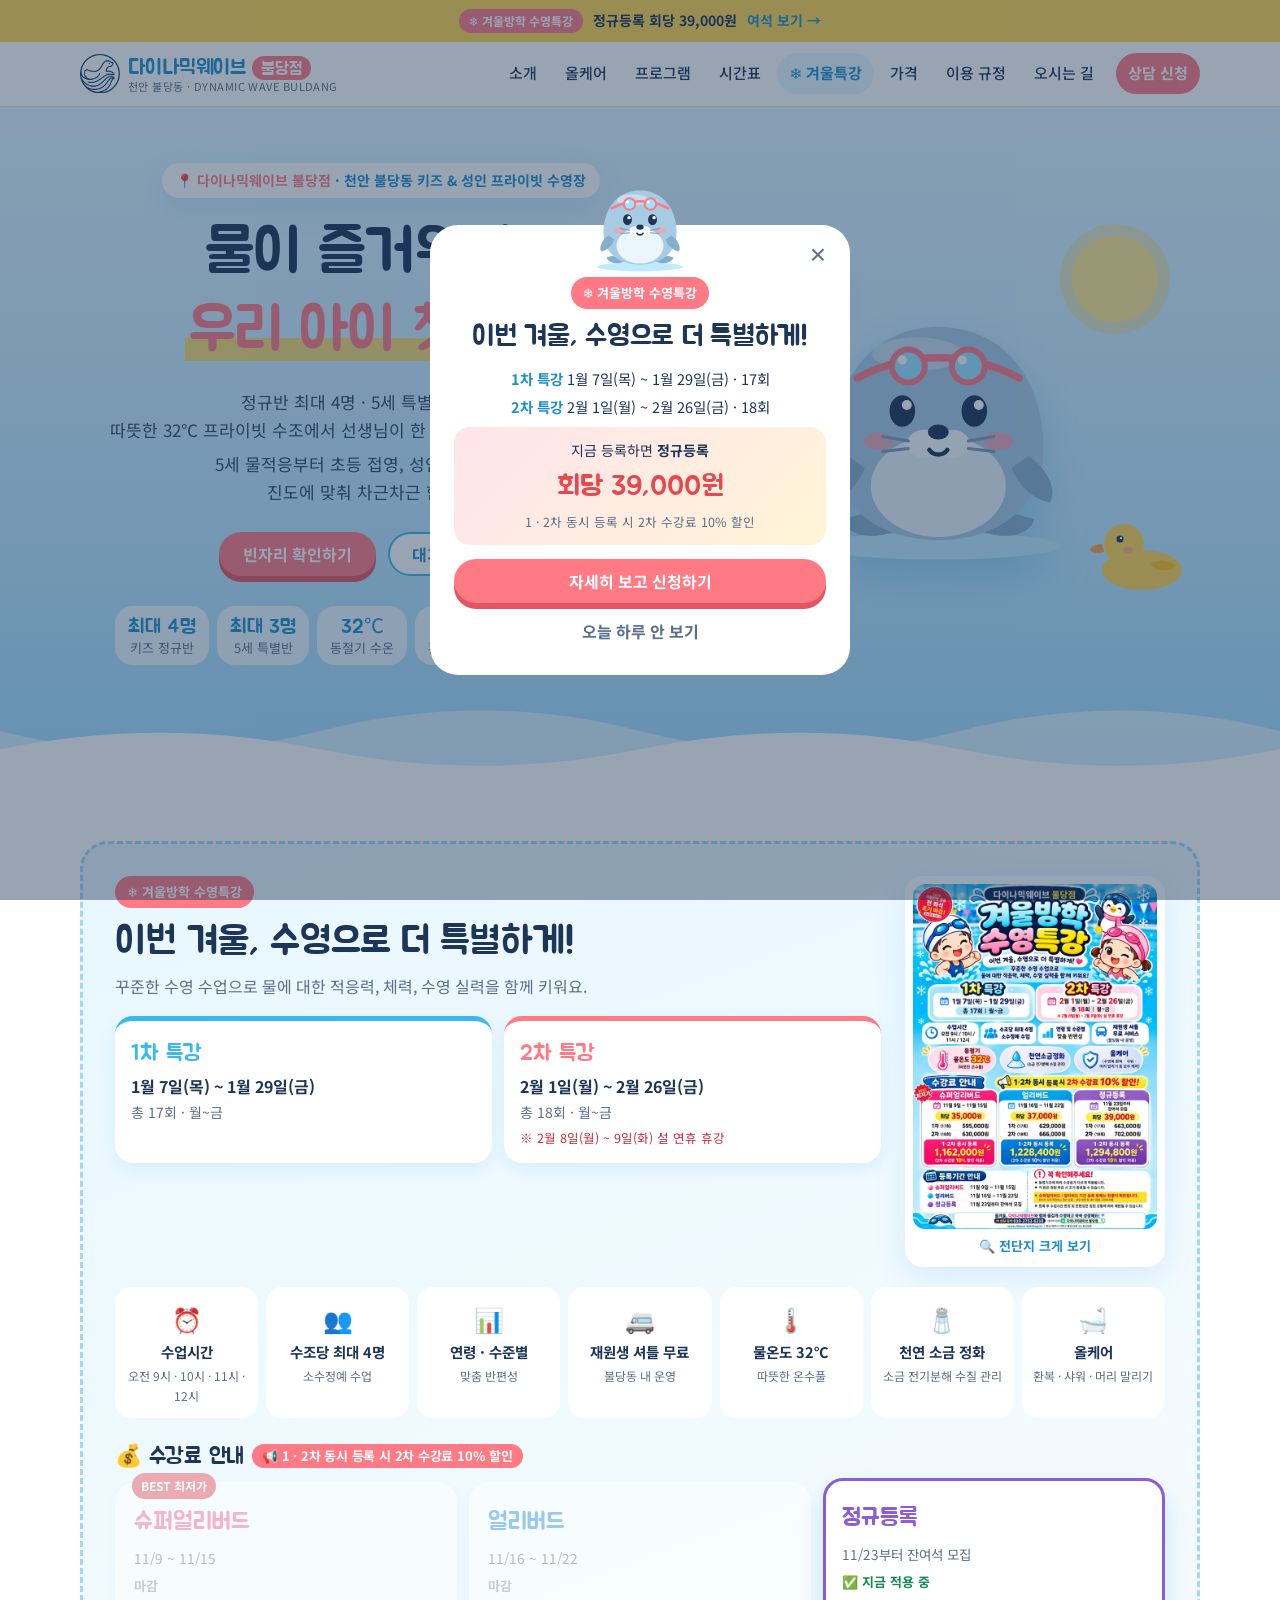
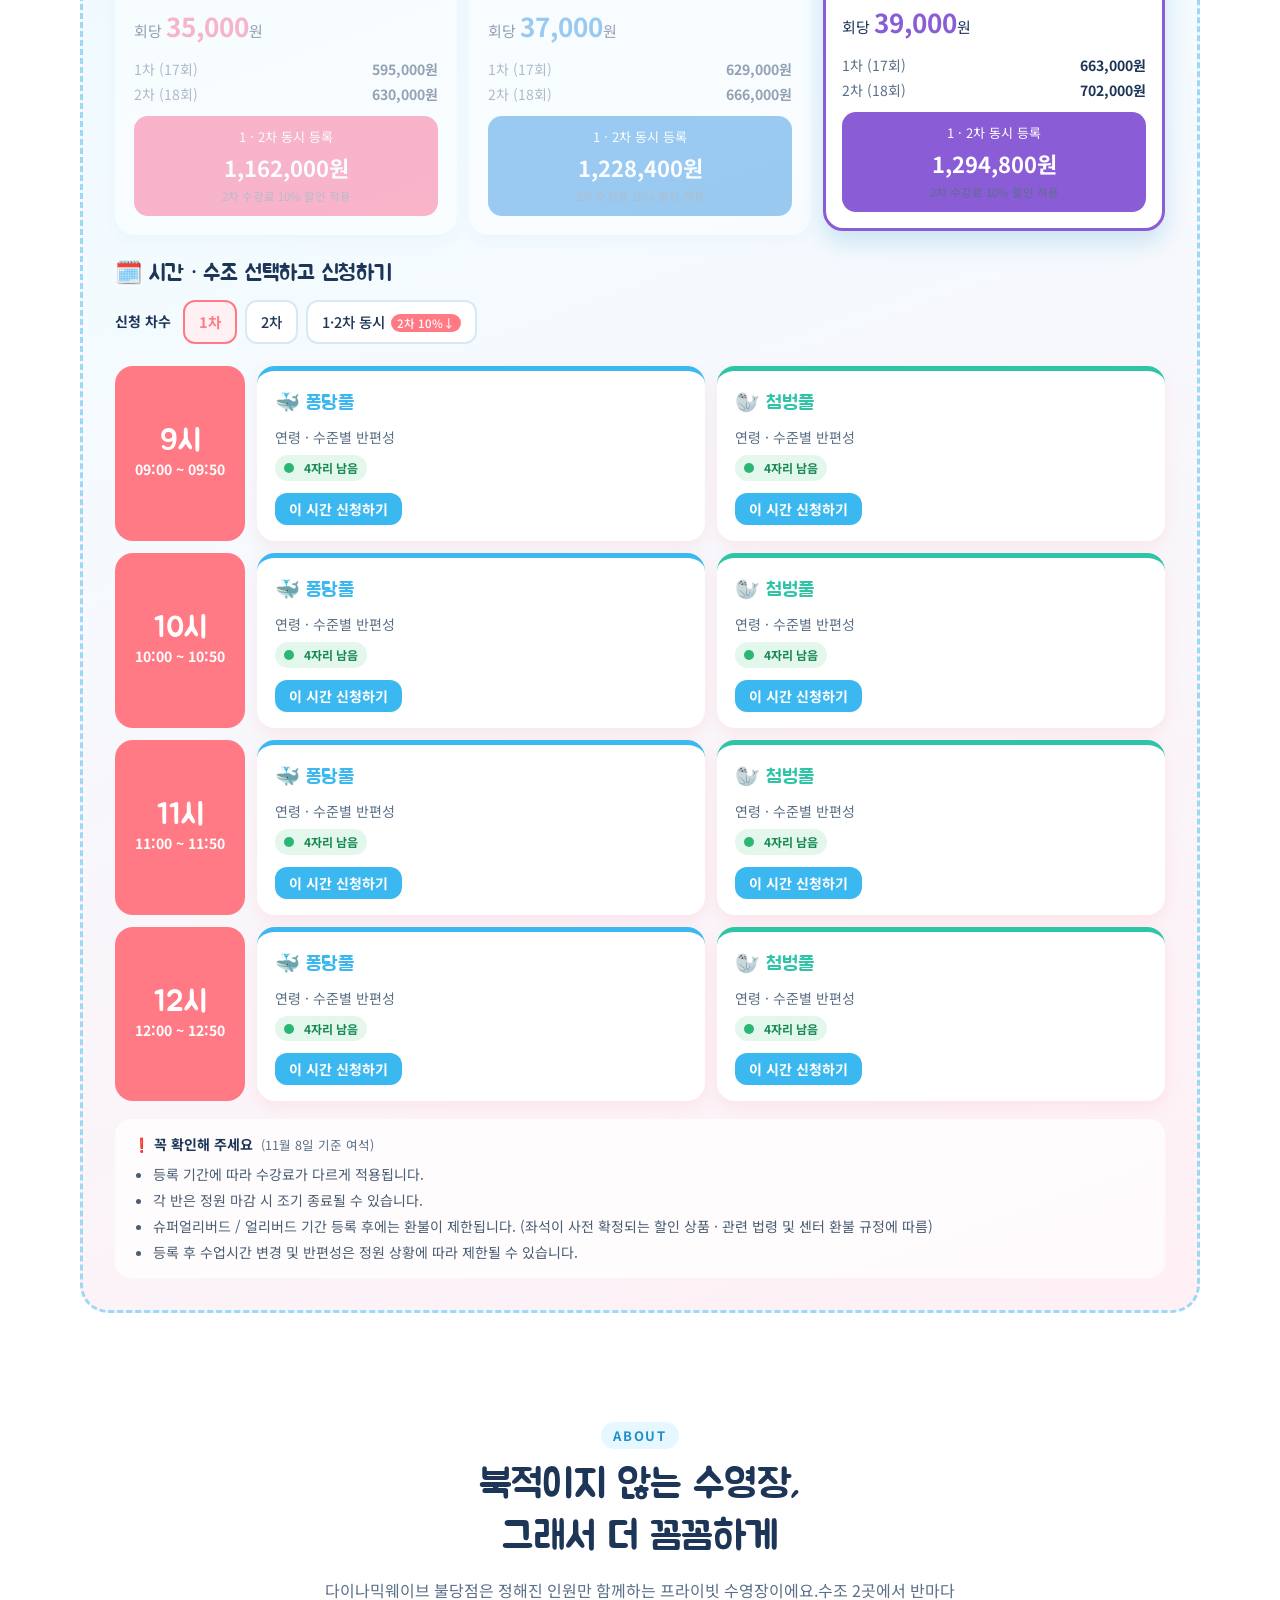
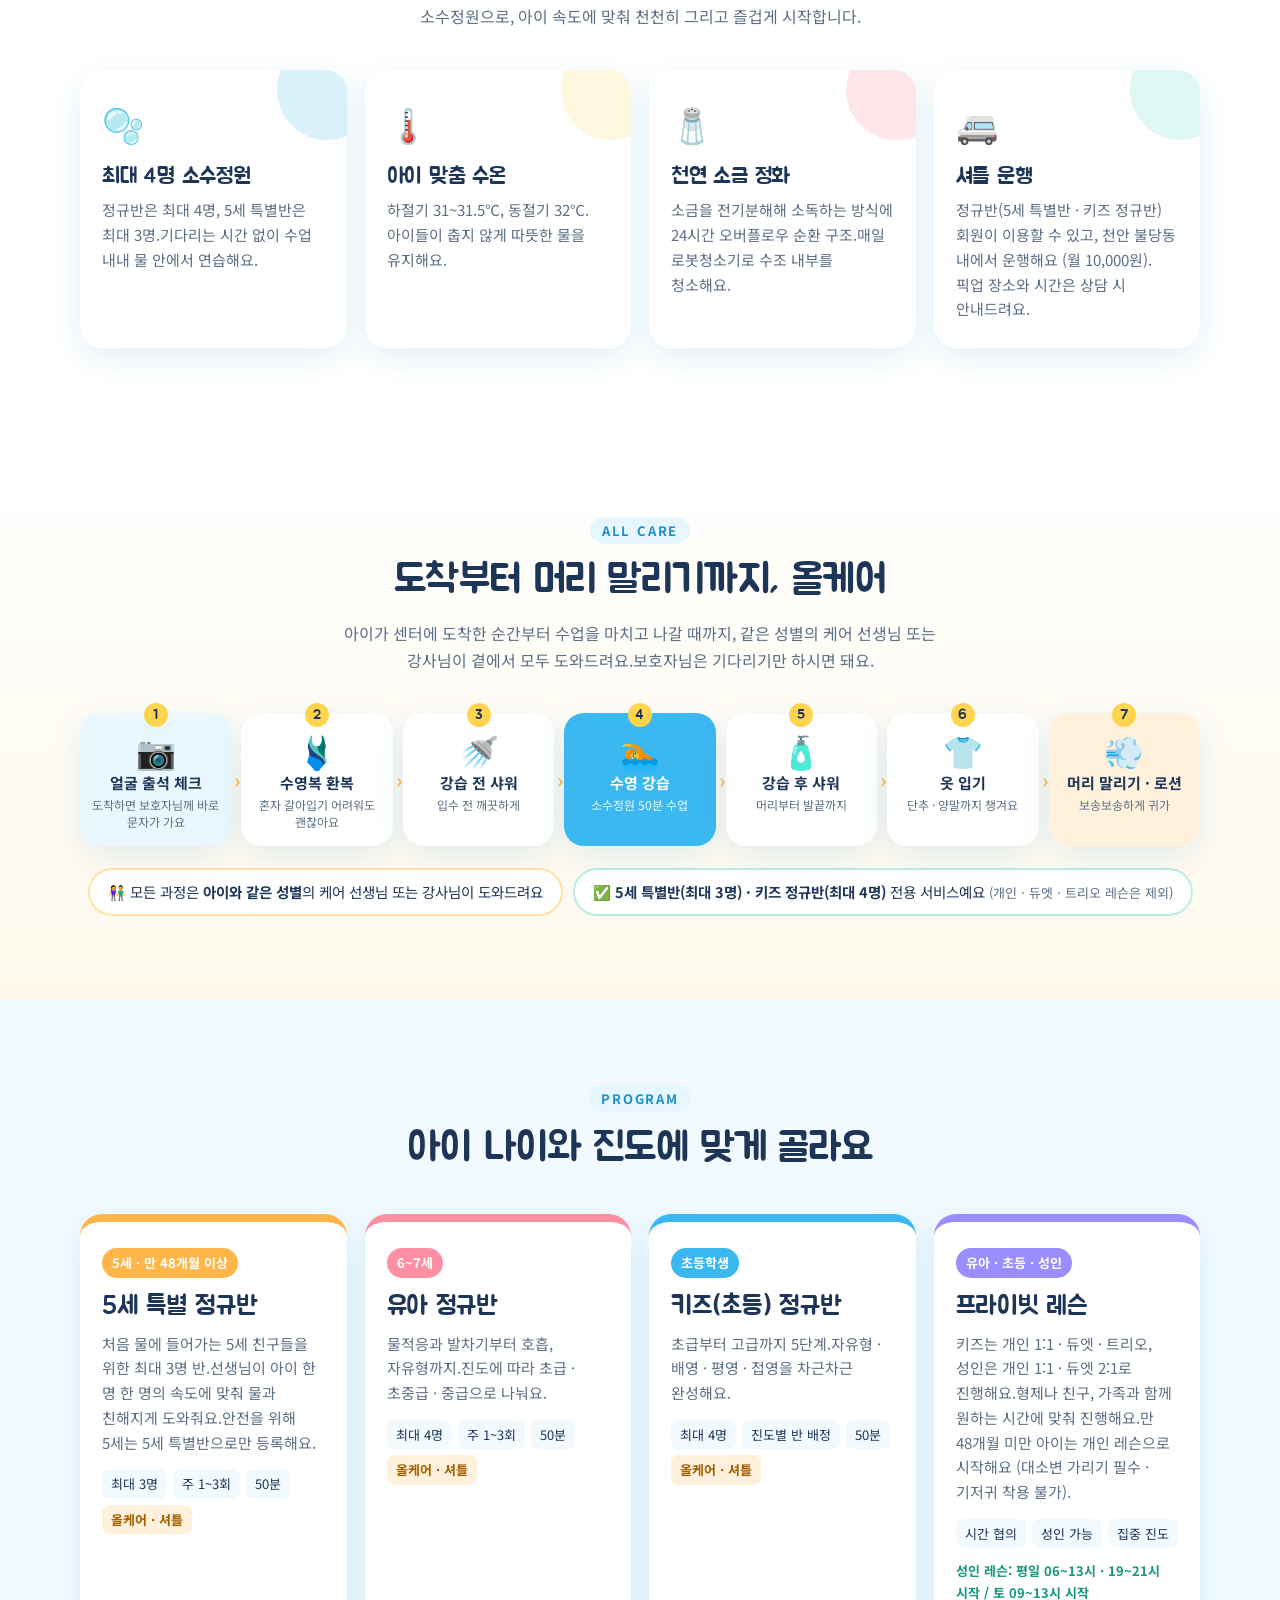
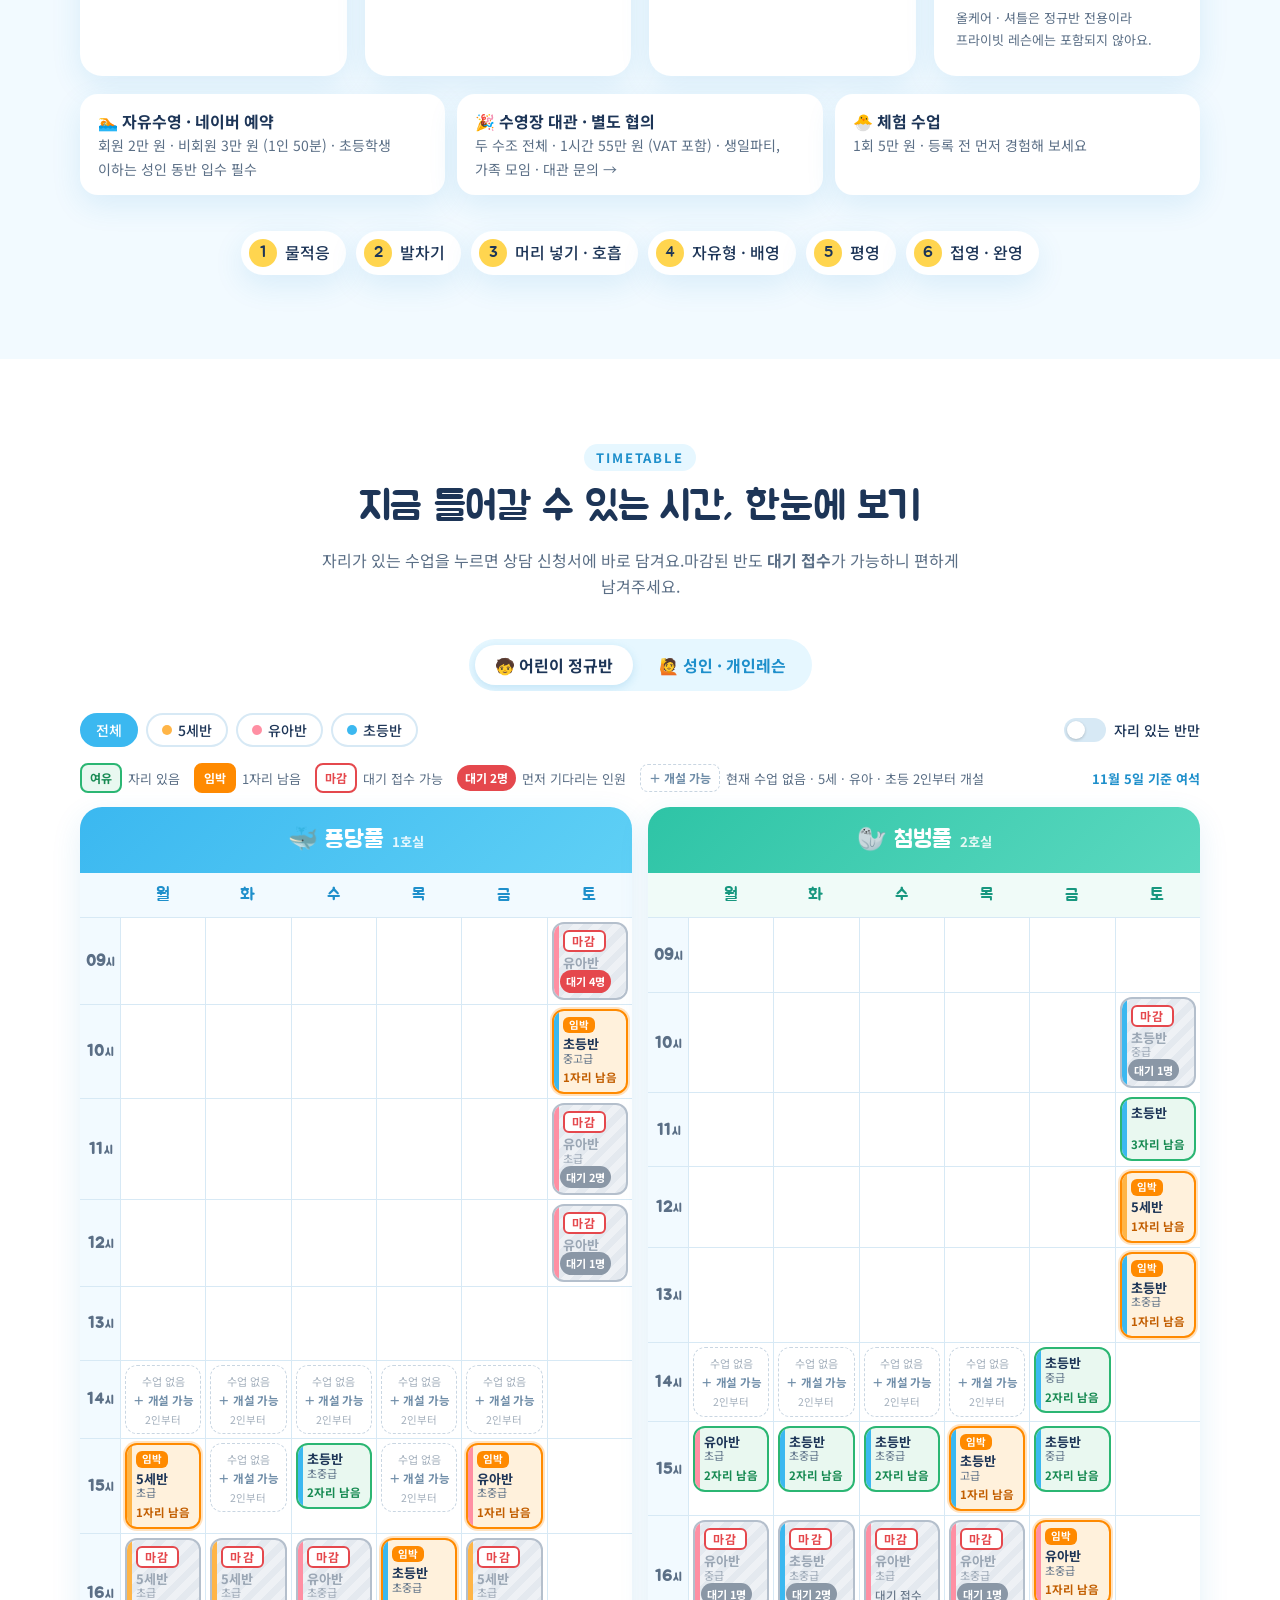
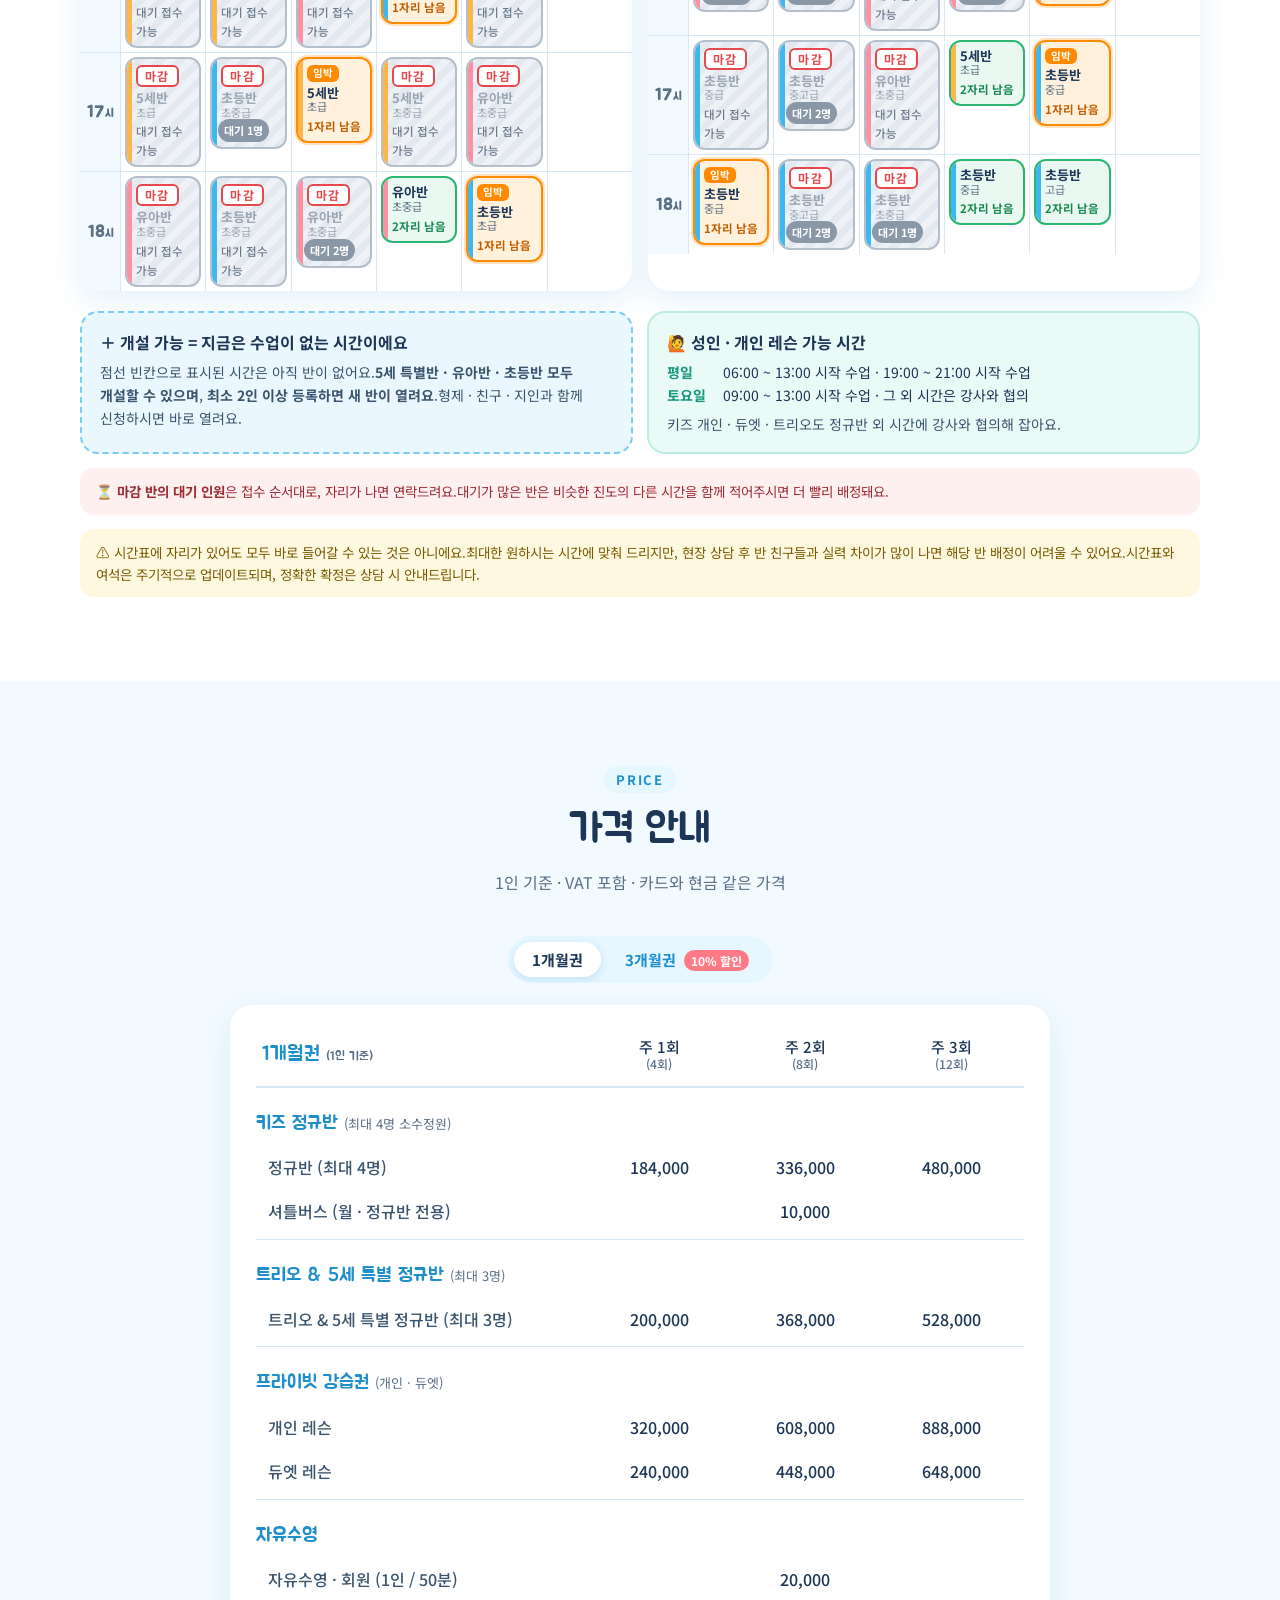
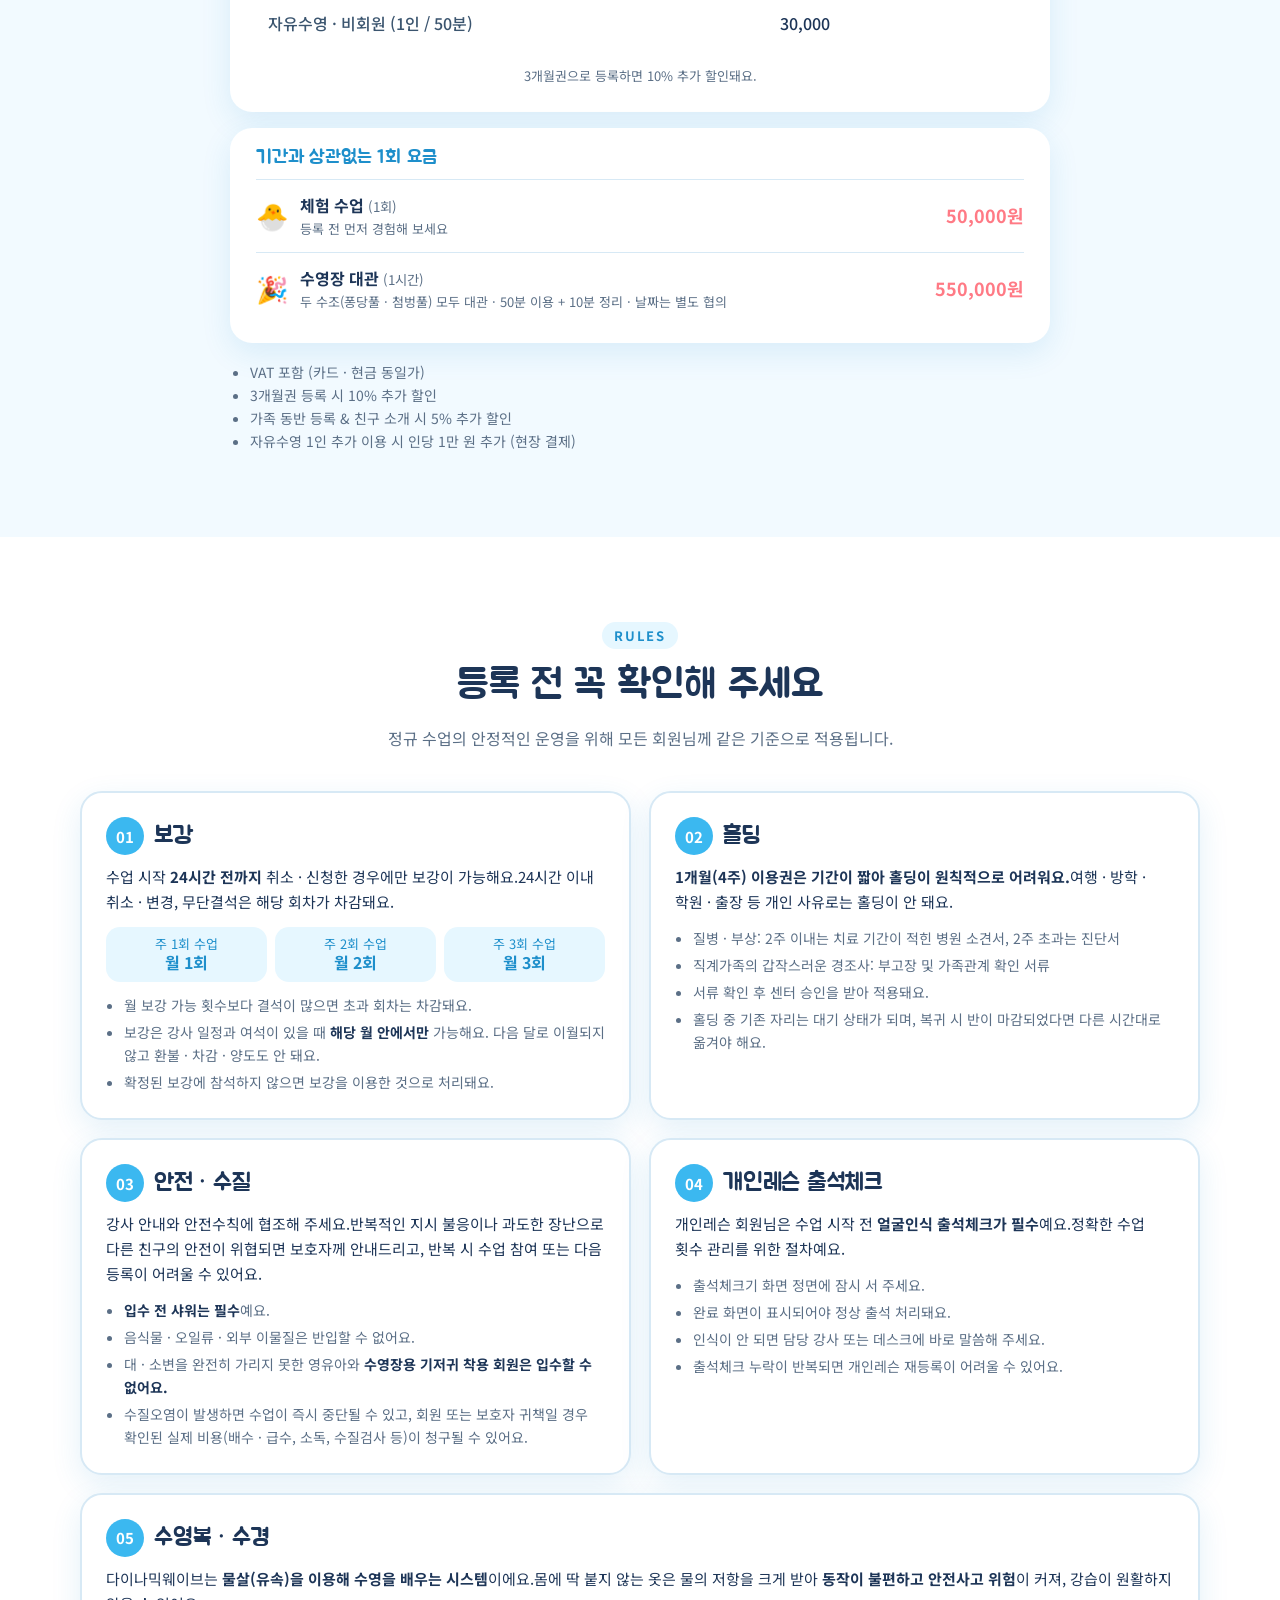
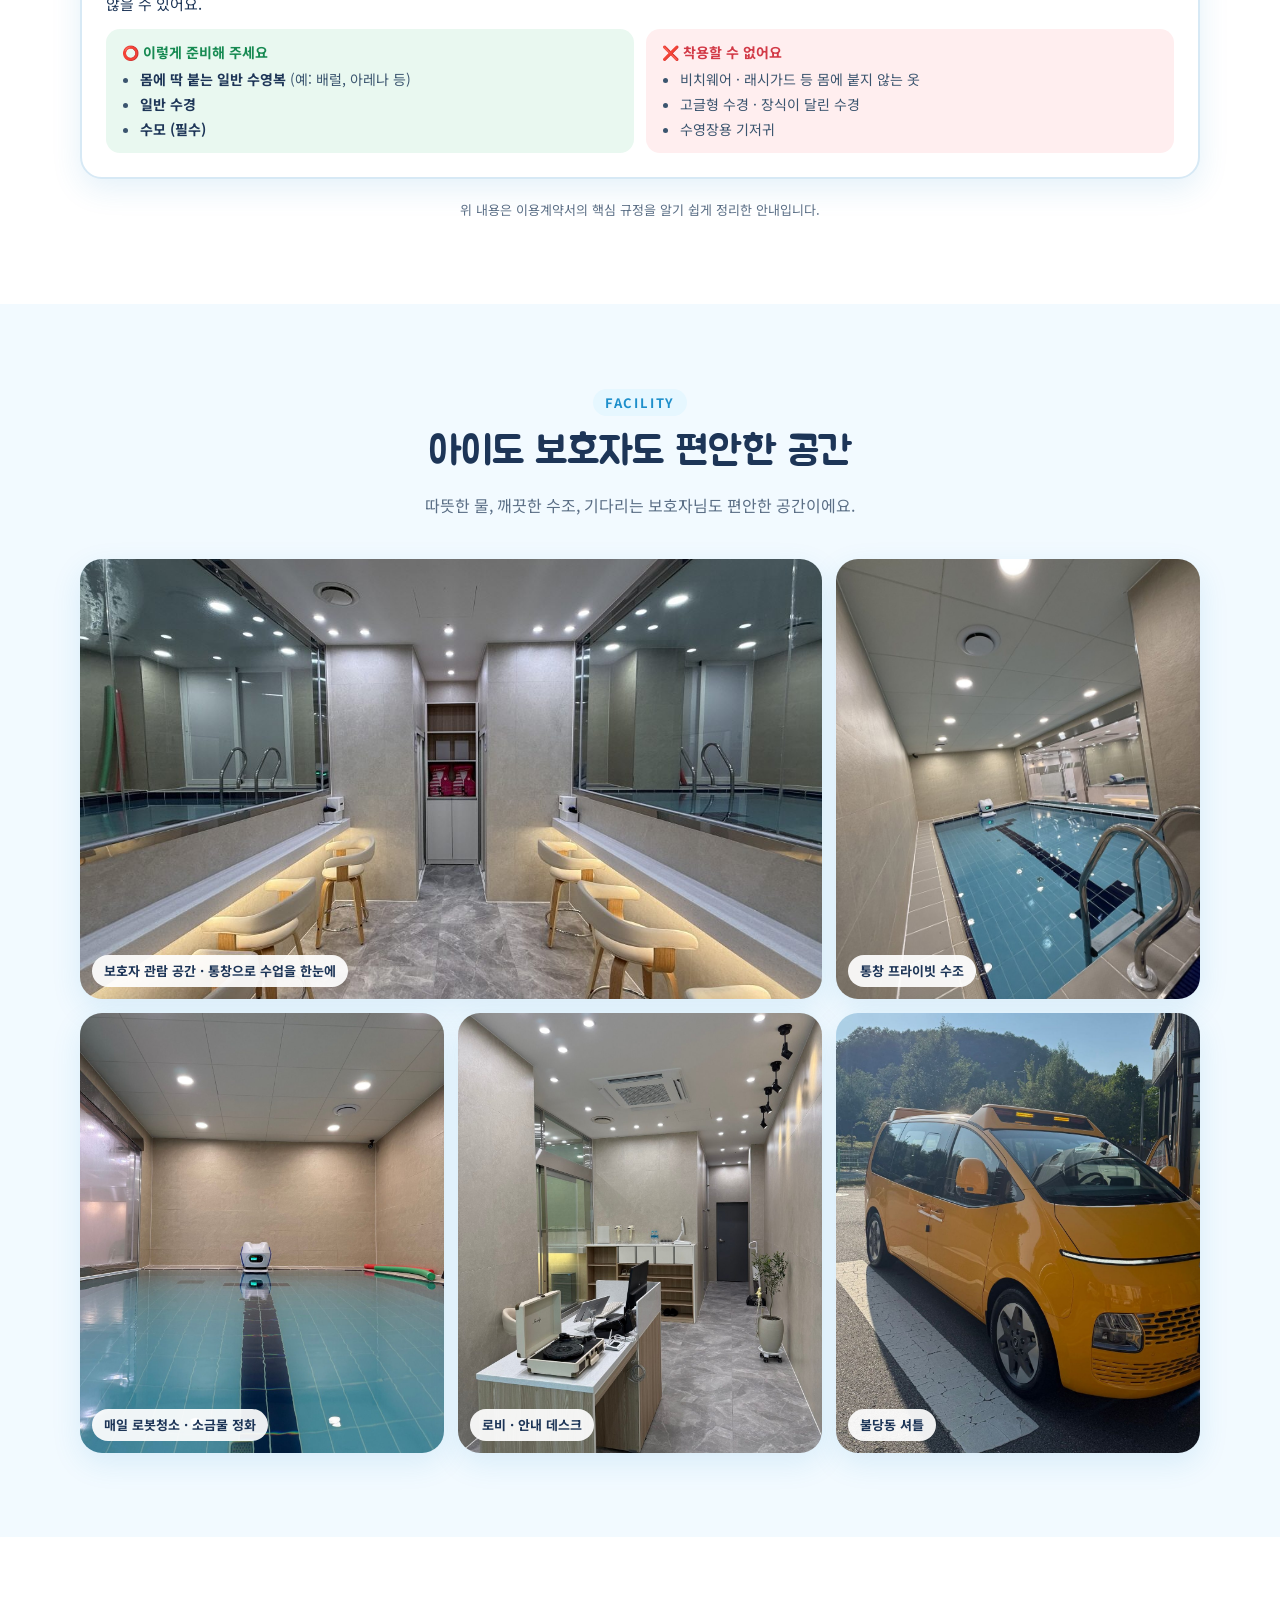
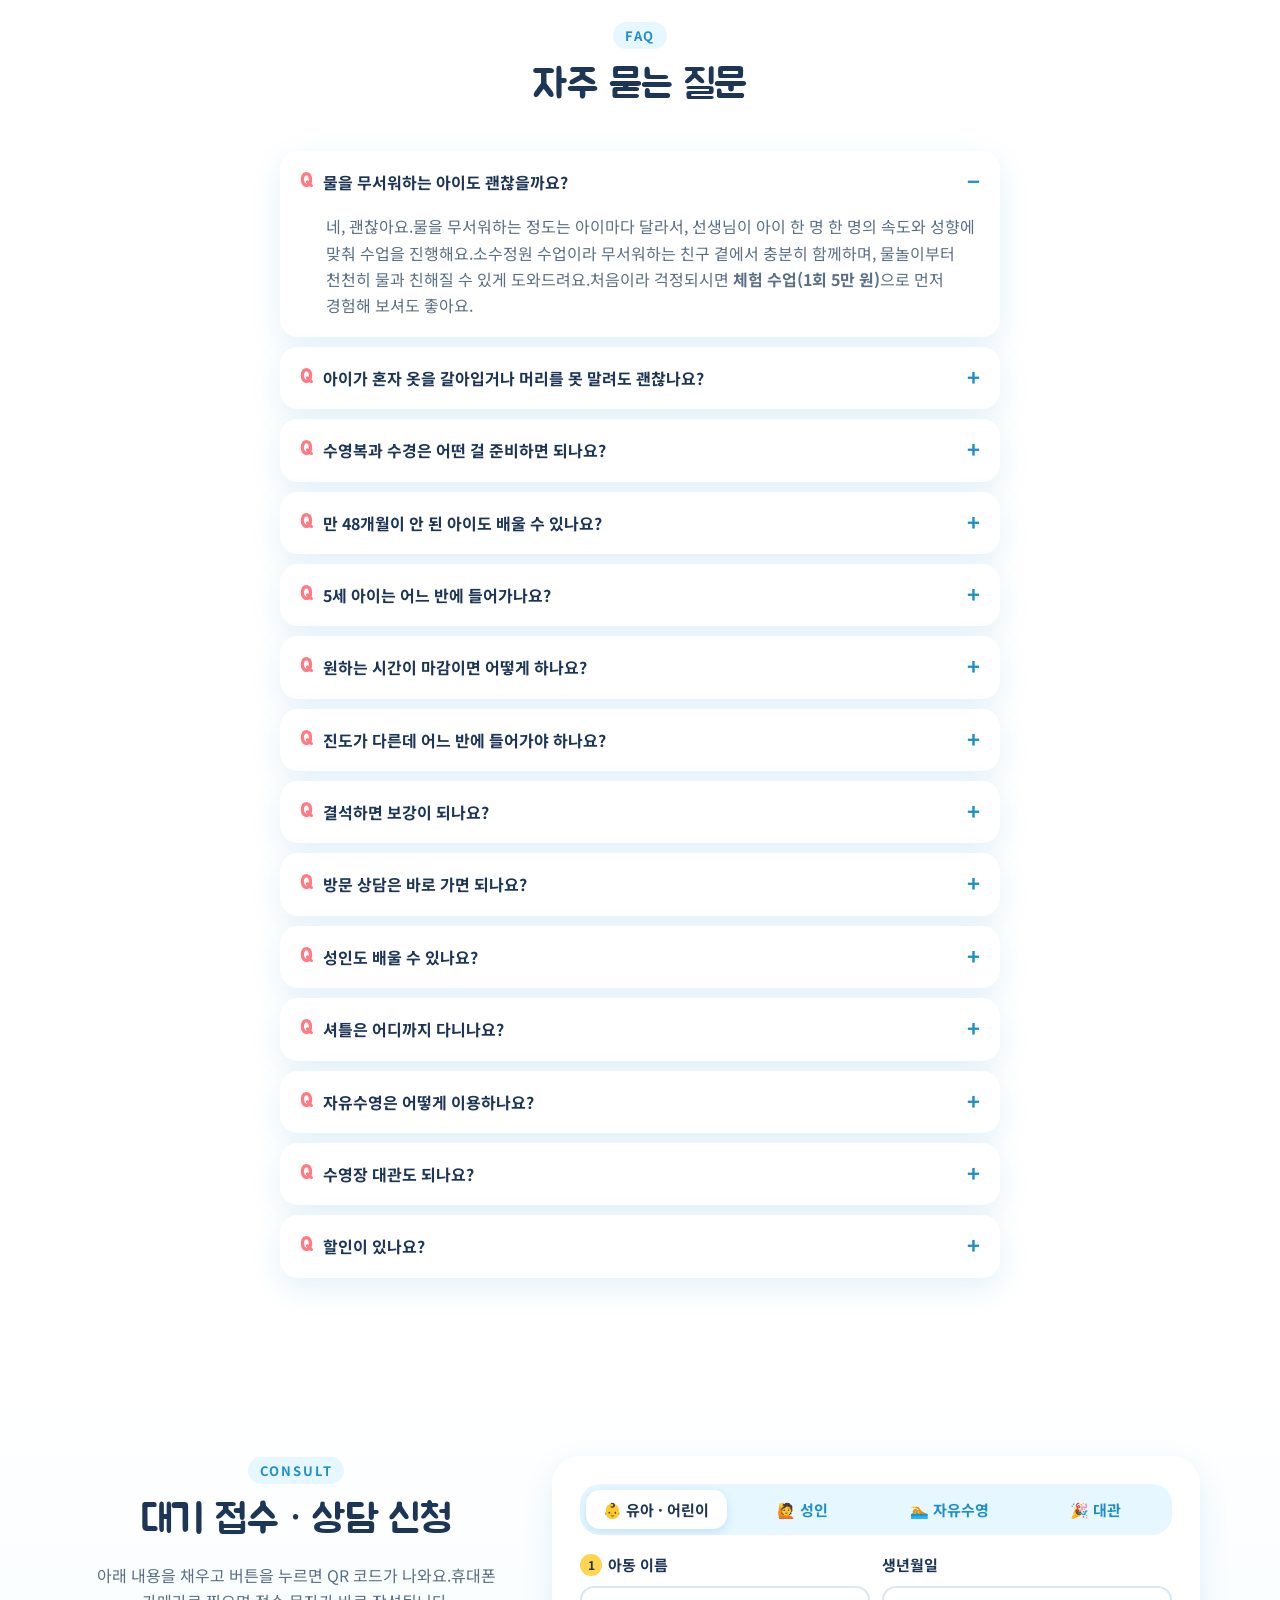
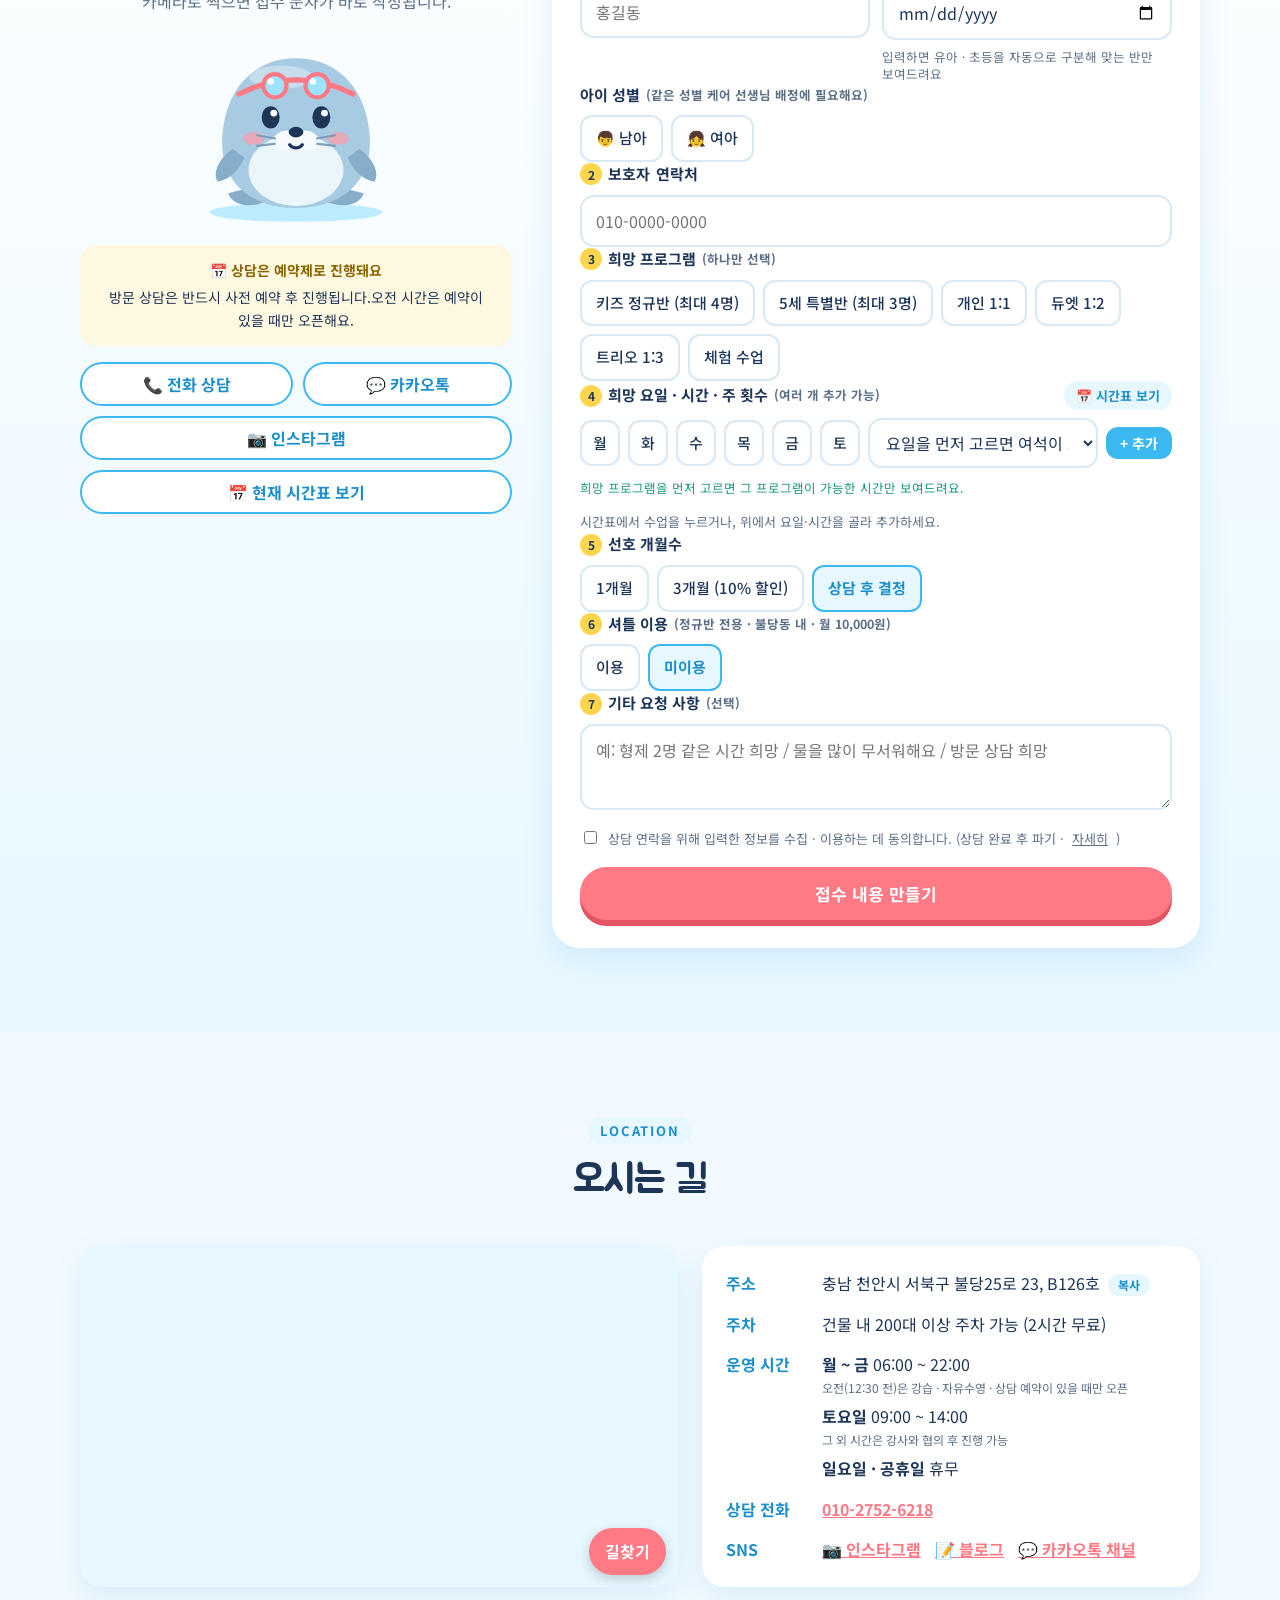
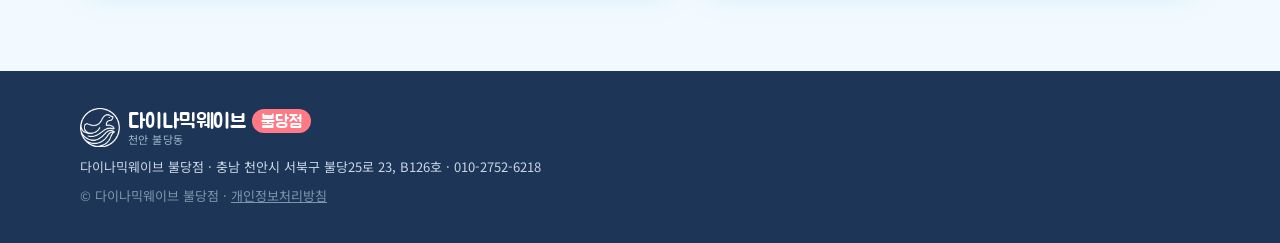
==== commit de6feb30: "백업: 겨울방학 수영특강 이벤트 탭 Co-Authored-By: Claude Opus 5.5 <noreply@anthropic.com> Claude-Session: https://" ====
--- a/dynamicwave/index.html
+++ b/dynamicwave/index.html
@@ -87,7 +87,7 @@
       <a href="#allcare">올케어</a>
       <a href="#program">프로그램</a>
       <a href="#timetable">시간표</a>
-      <a href="#special" id="navSp" hidden>방학특강</a>
+      <a href="#special" id="navSp" hidden class="nav-ev">❄️ 겨울특강</a>
       <a href="#price">가격</a>
       <a href="#rules">이용 규정</a>
       <a href="#visit">오시는 길</a>
@@ -136,19 +136,41 @@
   <section class="sec special" id="special" hidden>
     <div class="wrap">
       <div class="sp-card">
-        <div class="sp-head">
-          <span class="sp-badge" id="spBadge"></span>
-          <h2 id="spTitle"></h2>
-          <p class="sp-period" id="spPeriod"></p>
-          <p class="sp-desc" id="spDesc"></p>
+        <div class="sp-top">
+          <div class="sp-head">
+            <span class="sp-badge" id="spBadge"></span>
+            <h2 id="spTitle"></h2>
+            <p class="sp-desc" id="spDesc"></p>
+            <div class="sp-rounds" id="spRounds"></div>
+          </div>
+          <a class="sp-flyer" id="spFlyer" href="#" target="_blank" rel="noopener" hidden>
+            <img id="spFlyerImg" src="" alt="겨울방학 수영특강 안내 전단지" loading="lazy">
+            <span>🔍 전단지 크게 보기</span>
+          </a>
         </div>
         <div class="sp-soon" id="spSoon" hidden>
           <p class="sp-soon-badge">📢 <b id="spSoonText"></b></p>
           <a class="btn kn-kakao" data-kakao href="#" target="_blank" rel="noopener">💬 카카오톡 채널 추가하고 소식 받기</a>
         </div>
-        <div class="sp-list" id="spList"></div>
+        <ul class="sp-feats" id="spFeats"></ul>
+
+        <div class="sp-price" id="spPrice">
+          <h3>💰 수강료 안내 <small id="spBothNote"></small></h3>
+          <div class="sp-tiers" id="spTiers"></div>
+        </div>
+
+        <div class="sp-apply" id="spApply">
+          <h3>🗓️ 시간 · 수조 선택하고 신청하기</h3>
+          <div class="sp-round-pick" role="radiogroup" aria-label="신청 차수">
+            <span>신청 차수</span>
+            <label><input type="radio" name="spRound" value="1차" checked><span>1차</span></label>
+            <label><input type="radio" name="spRound" value="2차"><span>2차</span></label>
+            <label><input type="radio" name="spRound" value="1·2차 동시"><span>1·2차 동시 <em>2차 10%↓</em></span></label>
+          </div>
+          <div class="sp-list" id="spList"></div>
+        </div>
         <div class="sp-note" id="spNoteBox">
-          <p class="sp-note-head">⚠️ 신청 전 확인해 주세요 <span id="spUpdated"></span></p>
+          <p class="sp-note-head">❗ 꼭 확인해 주세요 <span id="spUpdated"></span></p>
           <ul id="spNote"></ul>
         </div>
       </div>
@@ -663,10 +685,10 @@
     <svg class="modal-seal" aria-hidden="true"><use href="#seal"/></svg>
     <span class="sp-badge" id="spmBadge"></span>
     <h3 id="spmTitle"></h3>
-    <p class="sp-period" id="spmPeriod"></p>
-    <ul class="spm-list" id="spmList"></ul>
+    <ul class="spm-rounds" id="spmRounds"></ul>
+    <div class="spm-deal" id="spmDeal"></div>
     <div class="modal-btns">
-      <a class="btn btn-main" href="#special" data-close>자세히 보기</a>
+      <a class="btn btn-main" href="#special" data-close>자세히 보고 신청하기</a>
       <button class="btn btn-ghost" type="button" id="spmToday">오늘 하루 안 보기</button>
     </div>
   </div>
--- a/dynamicwave/style.css
+++ b/dynamicwave/style.css
@@ -667,3 +667,71 @@
 .px-txt span { font-size: 13px; color: var(--muted); }
 .px-item strong { font-size: 18px; color: var(--coral); white-space: nowrap; font-variant-numeric: tabular-nums; }
 @media (max-width: 560px) { .price-extra { padding: 14px 14px; } .px-item strong { font-size: 16px; } }
+
+/* ===== 겨울방학 수영특강 이벤트 ===== */
+.nav .nav-ev { color: var(--sky-d); font-weight: 700; background: #E6F7FF; }
+.special .sp-card { background: linear-gradient(160deg, #E8F7FF 0%, #F4FBFF 45%, #FFF0F5 100%); border-color: #9ED8F5; }
+.sp-top { display: grid; grid-template-columns: 1fr 260px; gap: 24px; align-items: start; }
+.sp-head h2 { font-size: clamp(26px, 4vw, 38px); }
+.sp-rounds { display: grid; grid-template-columns: 1fr 1fr; gap: 12px; margin-top: 16px; }
+.sp-round { background: #fff; border-radius: 18px; padding: 14px 16px; display: flex; flex-direction: column; gap: 2px; border-top: 5px solid var(--rc); box-shadow: 0 6px 16px rgba(30,143,203,.10); }
+.sp-round.r1 { --rc: #3BB8F0; } .sp-round.r2 { --rc: #FF7A85; }
+.sp-round b { font-family: var(--head); font-weight: 400; font-size: 22px; color: var(--rc); }
+.sp-round .rd { font-weight: 700; font-size: 16px; }
+.sp-round .rc { font-size: 14px; color: var(--muted); }
+.sp-round small { font-size: 12.5px; color: #C2303D; margin-top: 2px; }
+.sp-flyer { display: block; background: #fff; border-radius: 18px; padding: 8px; box-shadow: var(--shadow); text-decoration: none; text-align: center; }
+.sp-flyer img { width: 100%; height: auto; border-radius: 12px; display: block; }
+.sp-flyer span { display: block; font-size: 13px; font-weight: 700; color: var(--sky-d); padding: 6px 0 2px; }
+.sp-feats { list-style: none; padding: 0; margin: 20px 0 0; display: grid; grid-template-columns: repeat(auto-fit, minmax(150px, 1fr)); gap: 10px; }
+.sp-feats li { background: #fff; border-radius: 16px; padding: 12px; display: flex; flex-direction: column; align-items: center; text-align: center; gap: 2px; }
+.sp-feats .fi { font-size: 24px; }
+.sp-feats b { font-size: 14.5px; }
+.sp-feats small { font-size: 12px; color: var(--muted); }
+.sp-price, .sp-apply { margin-top: 24px; }
+.sp-price h3, .sp-apply h3 { font-size: 22px; margin: 0 0 12px; display: flex; flex-wrap: wrap; align-items: center; gap: 8px; }
+.sp-price h3 small { font-family: var(--body); font-size: 13px; font-weight: 700; color: #fff; background: var(--coral); border-radius: 999px; padding: 4px 10px; }
+.sp-tiers { display: grid; grid-template-columns: repeat(3, 1fr); gap: 12px; }
+.tier { position: relative; background: #fff; border-radius: 20px; padding: 18px 16px 16px; display: flex; flex-direction: column; gap: 4px; border: 3px solid transparent; box-shadow: 0 6px 16px rgba(30,143,203,.10); }
+.tier.t1 { --tc: #FF5C8A; } .tier.t2 { --tc: #2E8FE0; } .tier.t3 { --tc: #8A5CD6; }
+.tier h4 { margin: 0; font-family: var(--head); font-weight: 400; font-size: 24px; color: var(--tc); }
+.tier-tag { position: absolute; top: -12px; left: 14px; background: #E5484D; color: #fff; font-size: 12px; font-weight: 700; padding: 3px 9px; border-radius: 999px; }
+.tier-when { margin: 0; font-size: 13.5px; color: var(--muted); }
+.tier-st { margin: 2px 0 4px; font-size: 13px; font-weight: 700; color: var(--muted); }
+.tier-per { margin: 0; font-size: 15px; }
+.tier-per b { font-size: 26px; color: var(--tc); font-variant-numeric: tabular-nums; }
+.tier dl { display: grid; grid-template-columns: auto 1fr; gap: 2px 8px; margin: 6px 0; font-size: 14px; }
+.tier dt { color: var(--muted); }
+.tier dd { margin: 0; text-align: right; font-weight: 700; font-variant-numeric: tabular-nums; }
+.tier-both { margin-top: auto; background: var(--tc); color: #fff; border-radius: 14px; padding: 10px; text-align: center; font-size: 13px; display: flex; flex-direction: column; gap: 2px; }
+.tier-both b { font-size: 22px; font-variant-numeric: tabular-nums; }
+.tier-both small { font-size: 11.5px; opacity: .9; }
+.tier.st-now { border-color: var(--tc); transform: translateY(-4px); box-shadow: 0 12px 24px rgba(30,143,203,.20); }
+.tier.st-now .tier-st { color: #178A52; }
+.tier.st-past { opacity: .45; }
+.tier.st-past .tier-st { color: #8A97A6; }
+.tier.st-soon .tier-st { color: var(--tc); }
+.sp-round-pick { display: flex; flex-wrap: wrap; align-items: center; gap: 8px; margin-bottom: 12px; }
+.sp-round-pick > span { font-weight: 700; font-size: 14px; margin-right: 4px; }
+.sp-round-pick label { cursor: pointer; }
+.sp-round-pick input { position: absolute; opacity: 0; pointer-events: none; }
+.sp-round-pick label span { display: inline-block; padding: 8px 14px; border-radius: 12px; border: 2px solid var(--line); background: #fff; font-weight: 500; font-size: 14.5px; }
+.sp-round-pick input:checked + span { border-color: var(--coral); color: var(--coral); font-weight: 700; background: #FFF1F3; }
+.sp-round-pick input:focus-visible + span { outline: 3px solid var(--sky); outline-offset: 2px; }
+.sp-round-pick em { font-style: normal; font-size: 11.5px; color: #fff; background: var(--coral); border-radius: 999px; padding: 1px 6px; margin-left: 2px; }
+.spm-rounds { list-style: none; padding: 0; margin: 12px 0 8px; display: flex; flex-direction: column; gap: 4px; font-size: 14.5px; }
+.spm-rounds b { color: var(--sky-d); }
+.spm-deal { background: linear-gradient(135deg, #FFE4EC, #FFF4D6); border-radius: 16px; padding: 12px; margin-bottom: 14px; display: flex; flex-direction: column; gap: 2px; }
+.spm-deal p { margin: 0; font-size: 14px; }
+.spm-deal strong { font-family: var(--head); font-weight: 400; font-size: 28px; color: #E5484D; }
+.spm-deal small { font-size: 12.5px; color: var(--muted); }
+@media (max-width: 860px) {
+  .sp-top { grid-template-columns: 1fr; }
+  .sp-flyer { max-width: 320px; margin: 0 auto; }
+  .sp-tiers { grid-template-columns: 1fr; }
+  .tier.st-now { transform: none; }
+}
+@media (max-width: 520px) { .sp-rounds { grid-template-columns: 1fr; } .sp-feats { grid-template-columns: 1fr 1fr; } }
+@media (min-width: 1000px) { .sp-feats { grid-template-columns: repeat(7, 1fr); gap: 8px; } .sp-feats li { padding: 12px 6px; } }
+@media (max-width: 999px) and (min-width: 521px) { .sp-feats { grid-template-columns: repeat(4, 1fr); } .sp-feats li:last-child { grid-column: span 1; } }
+@media (max-width: 520px) { .sp-feats li:last-child { grid-column: 1 / -1; } }
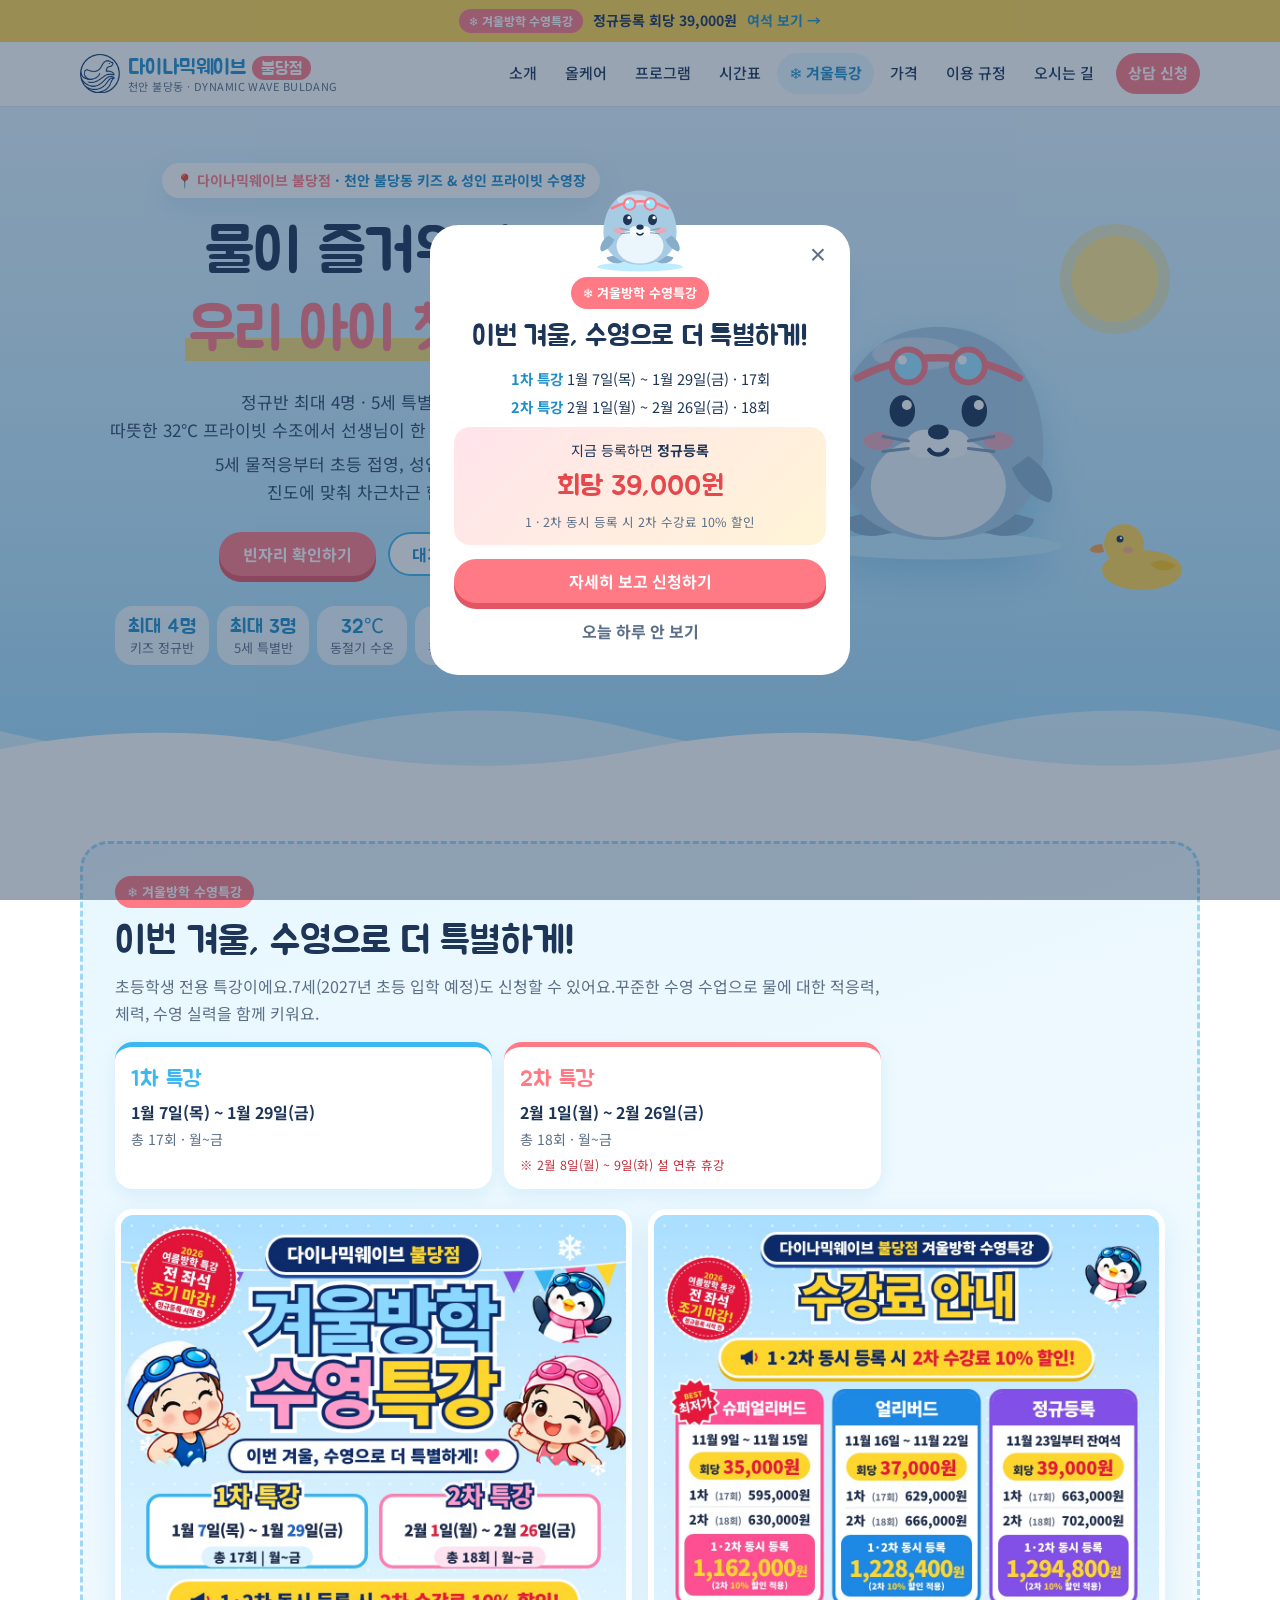
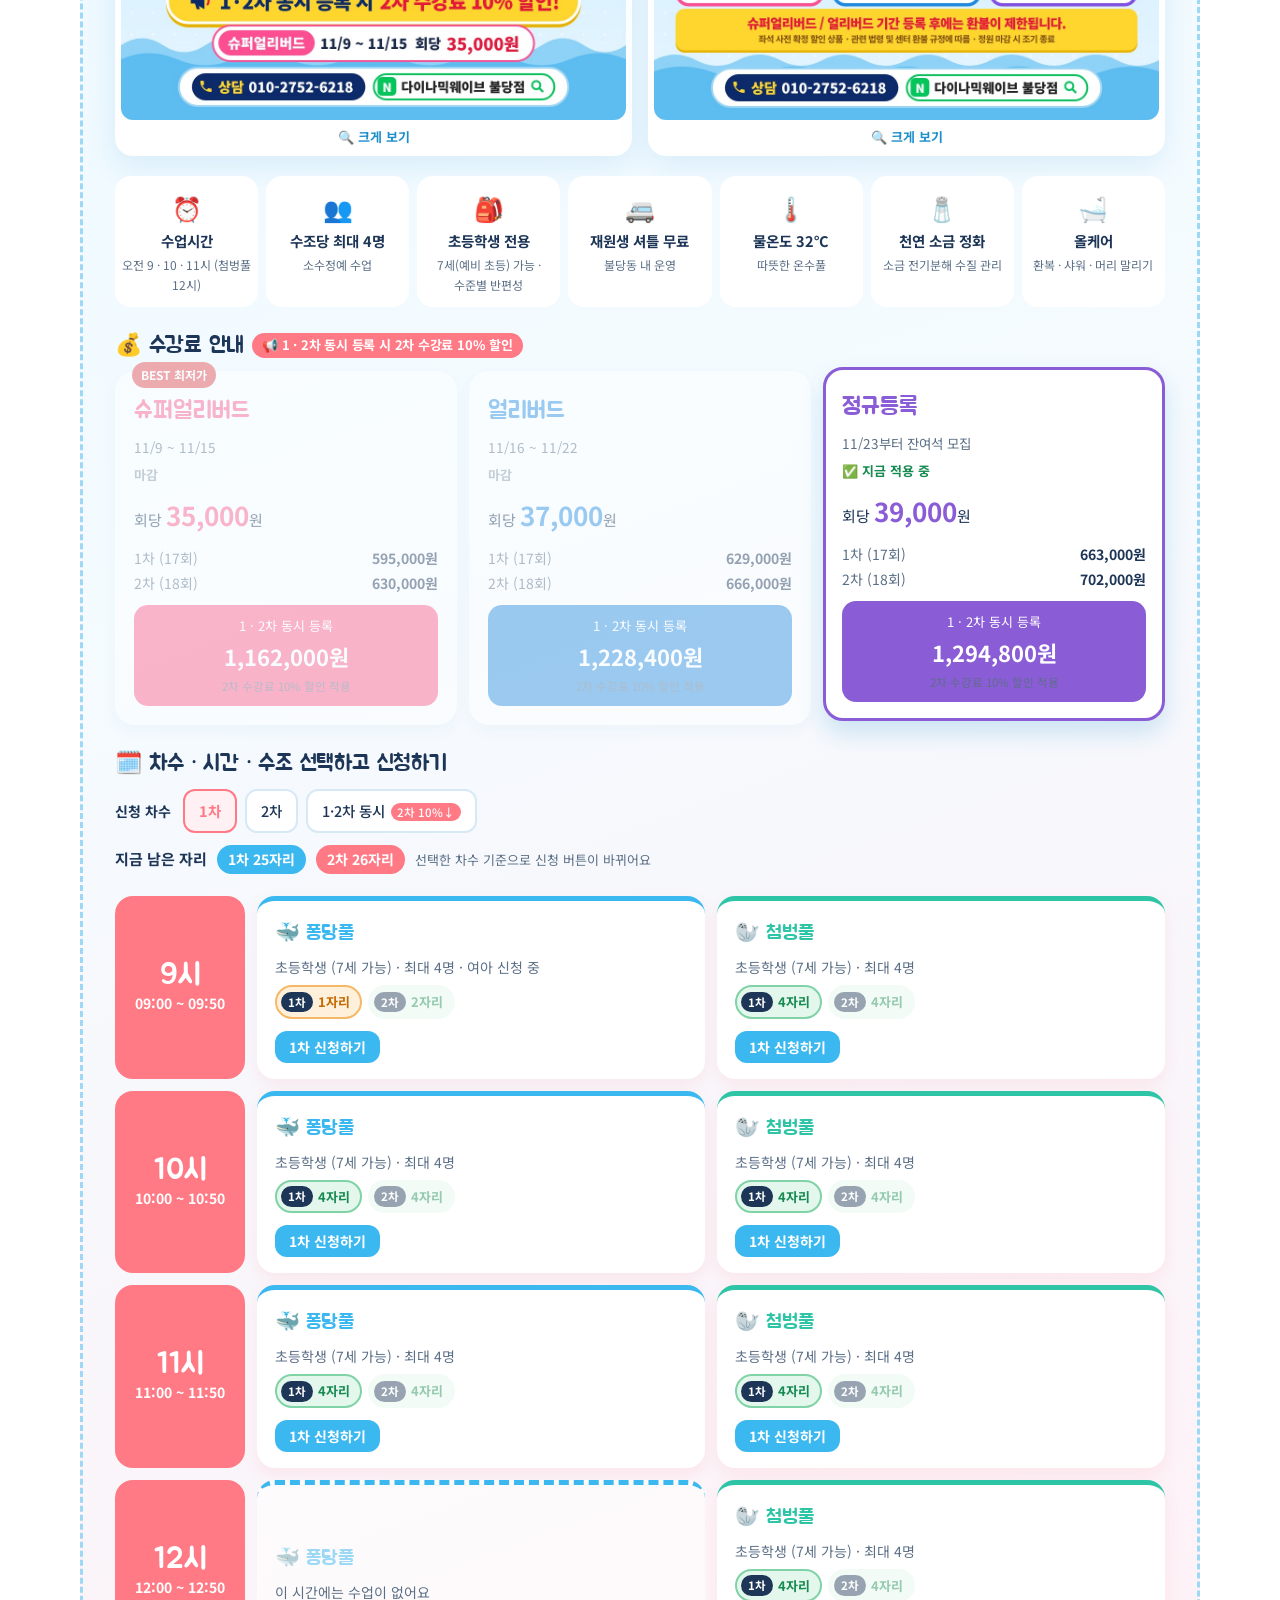
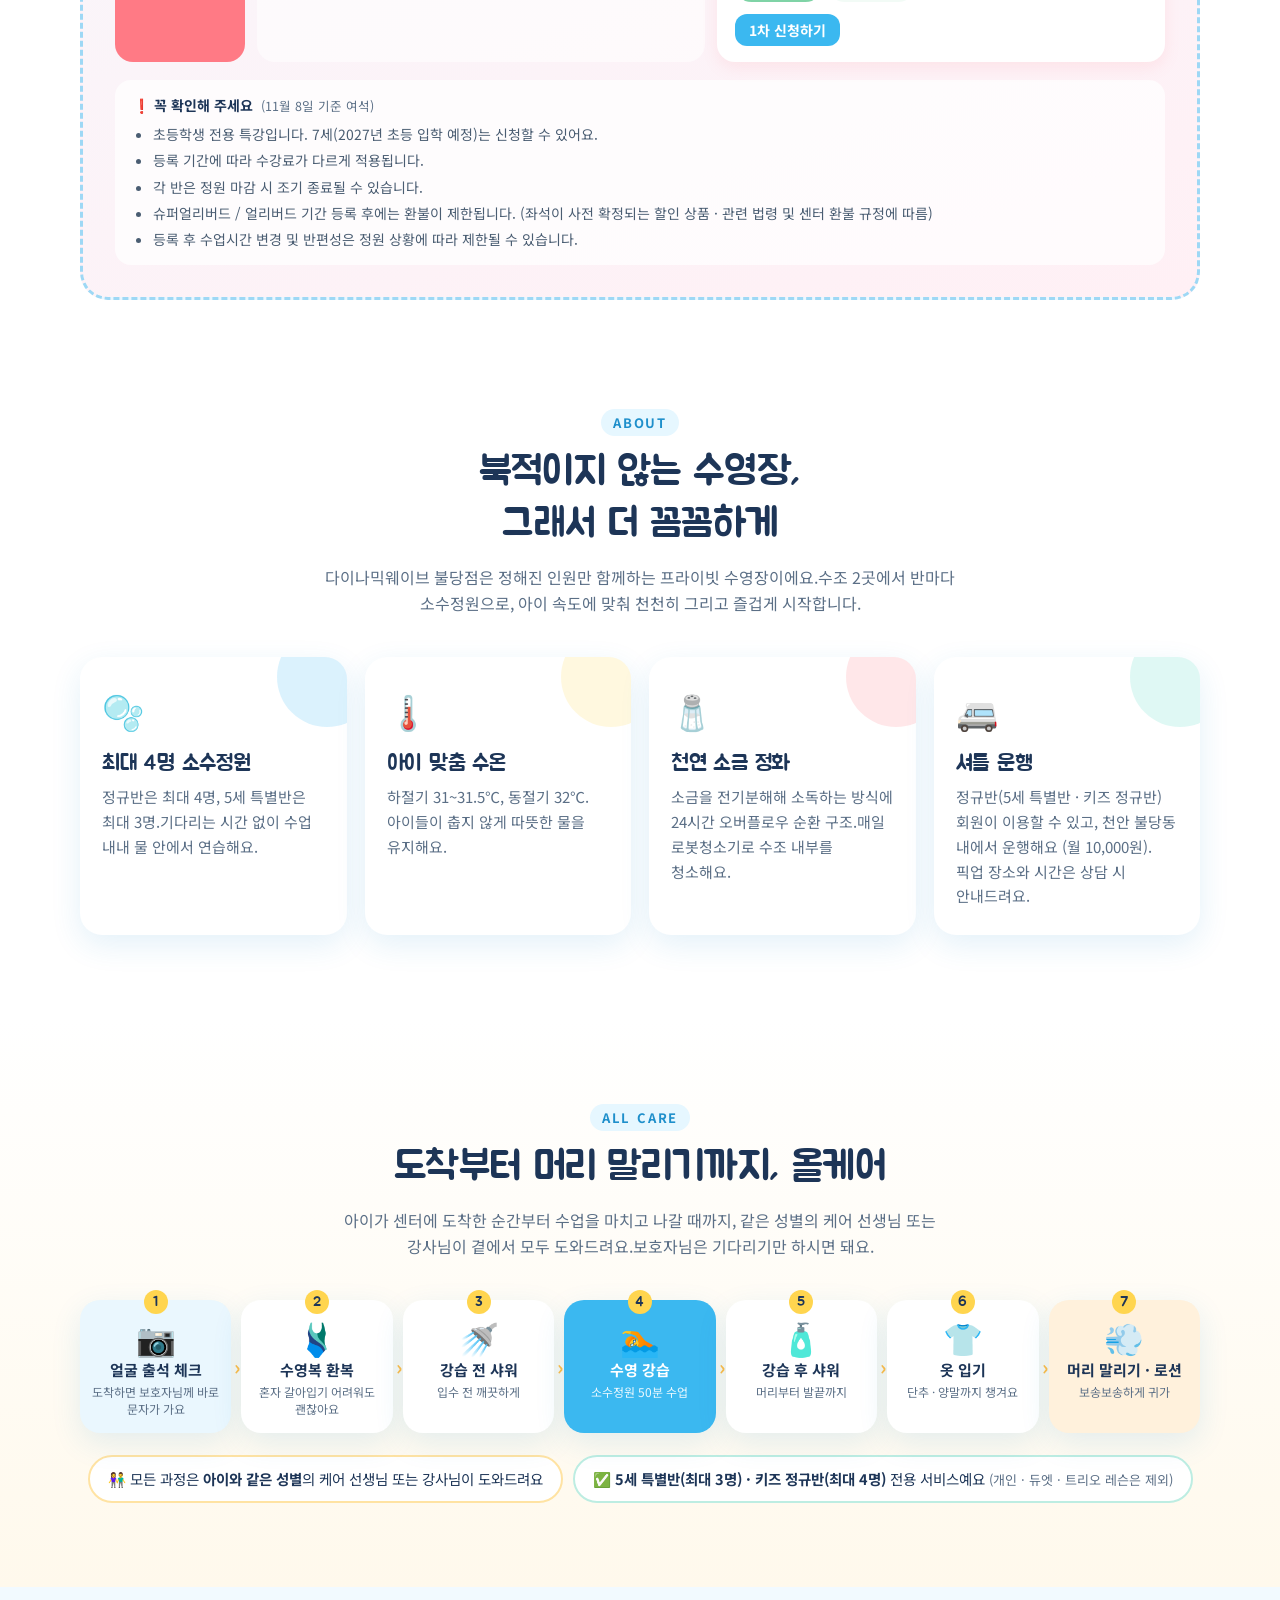
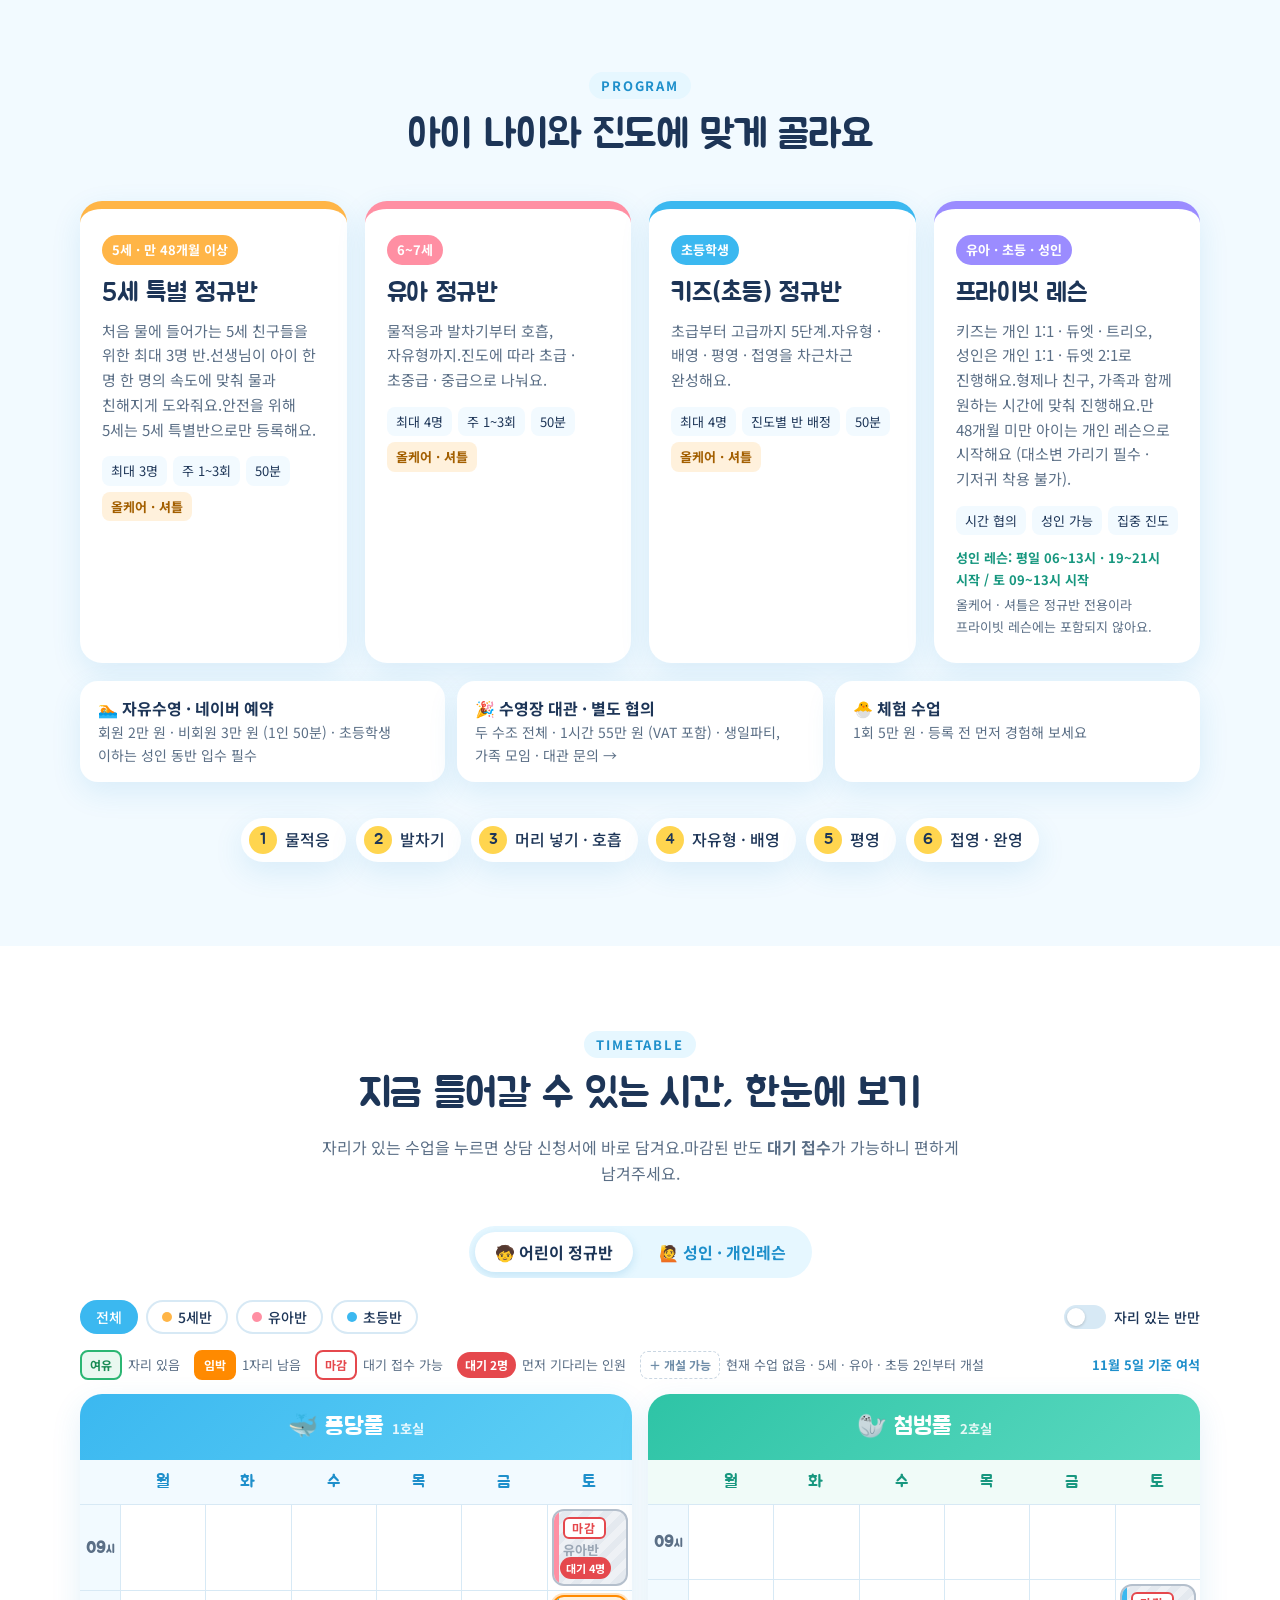
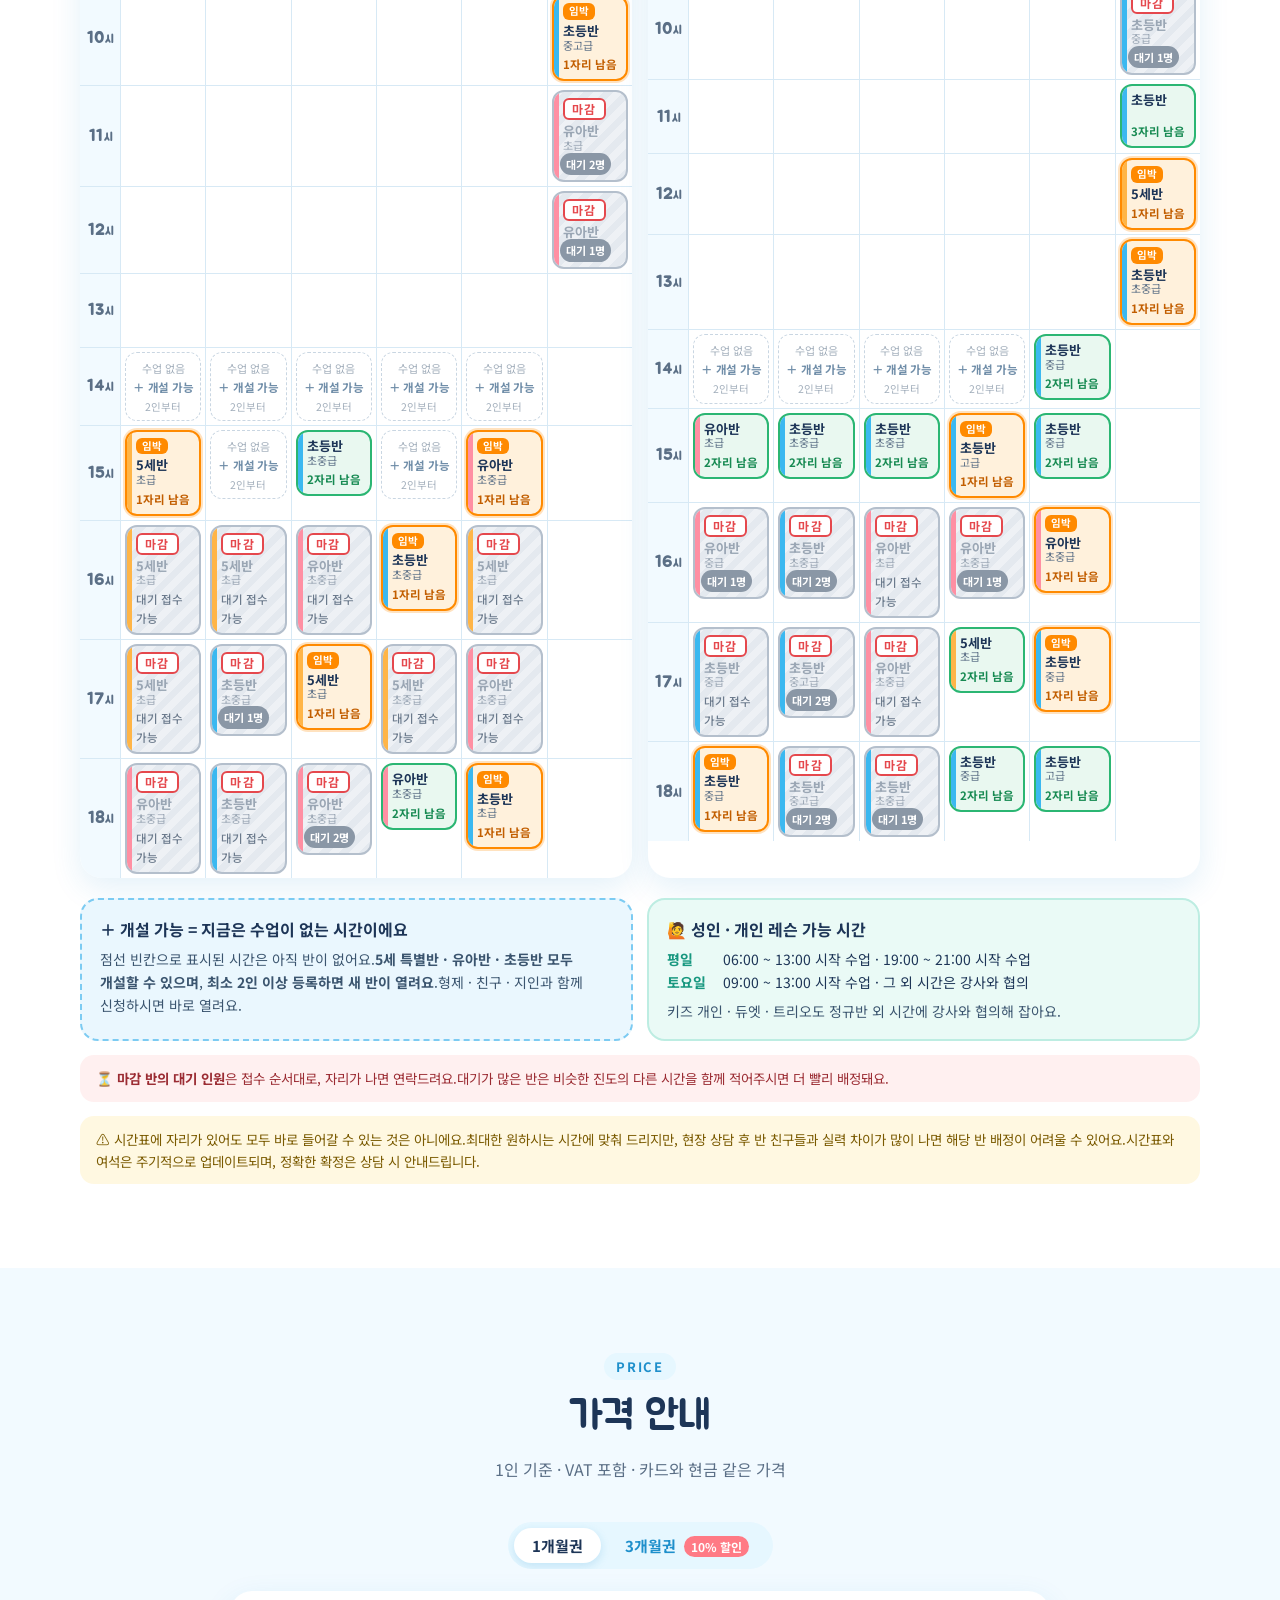
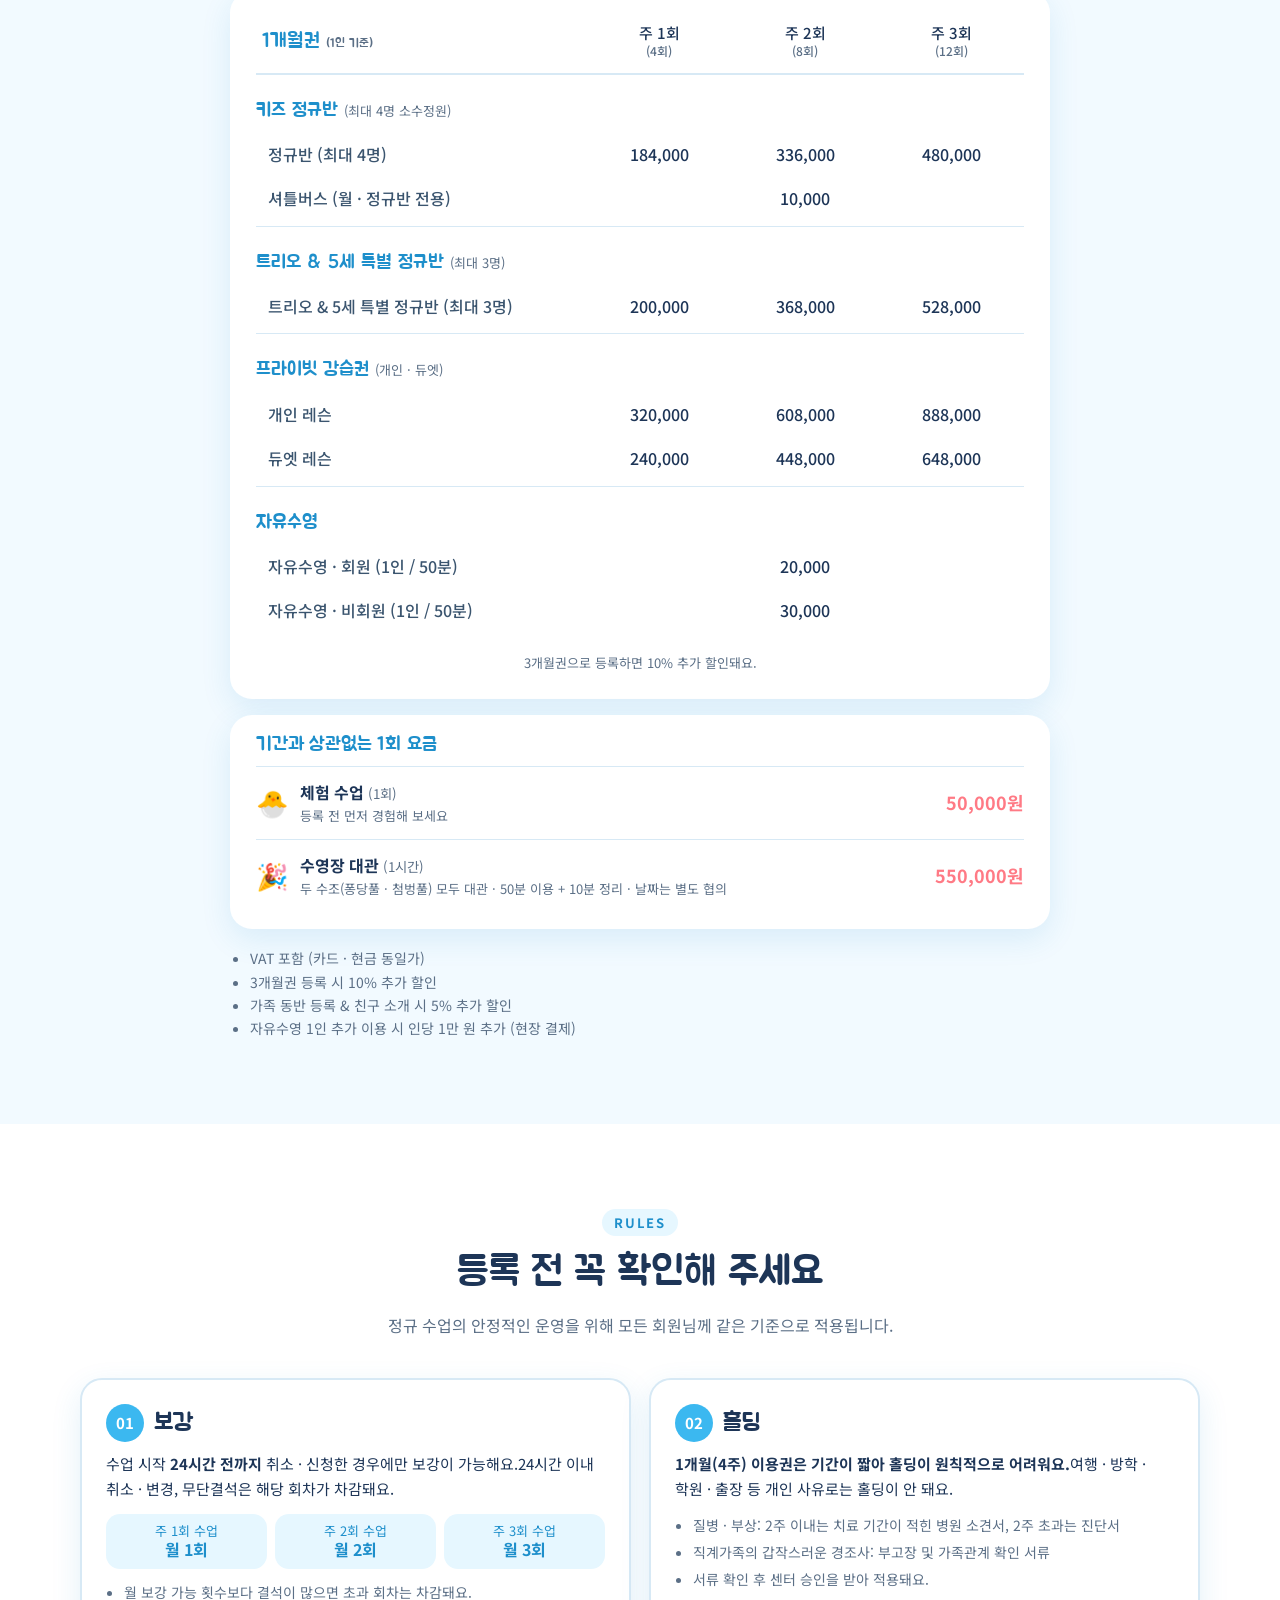
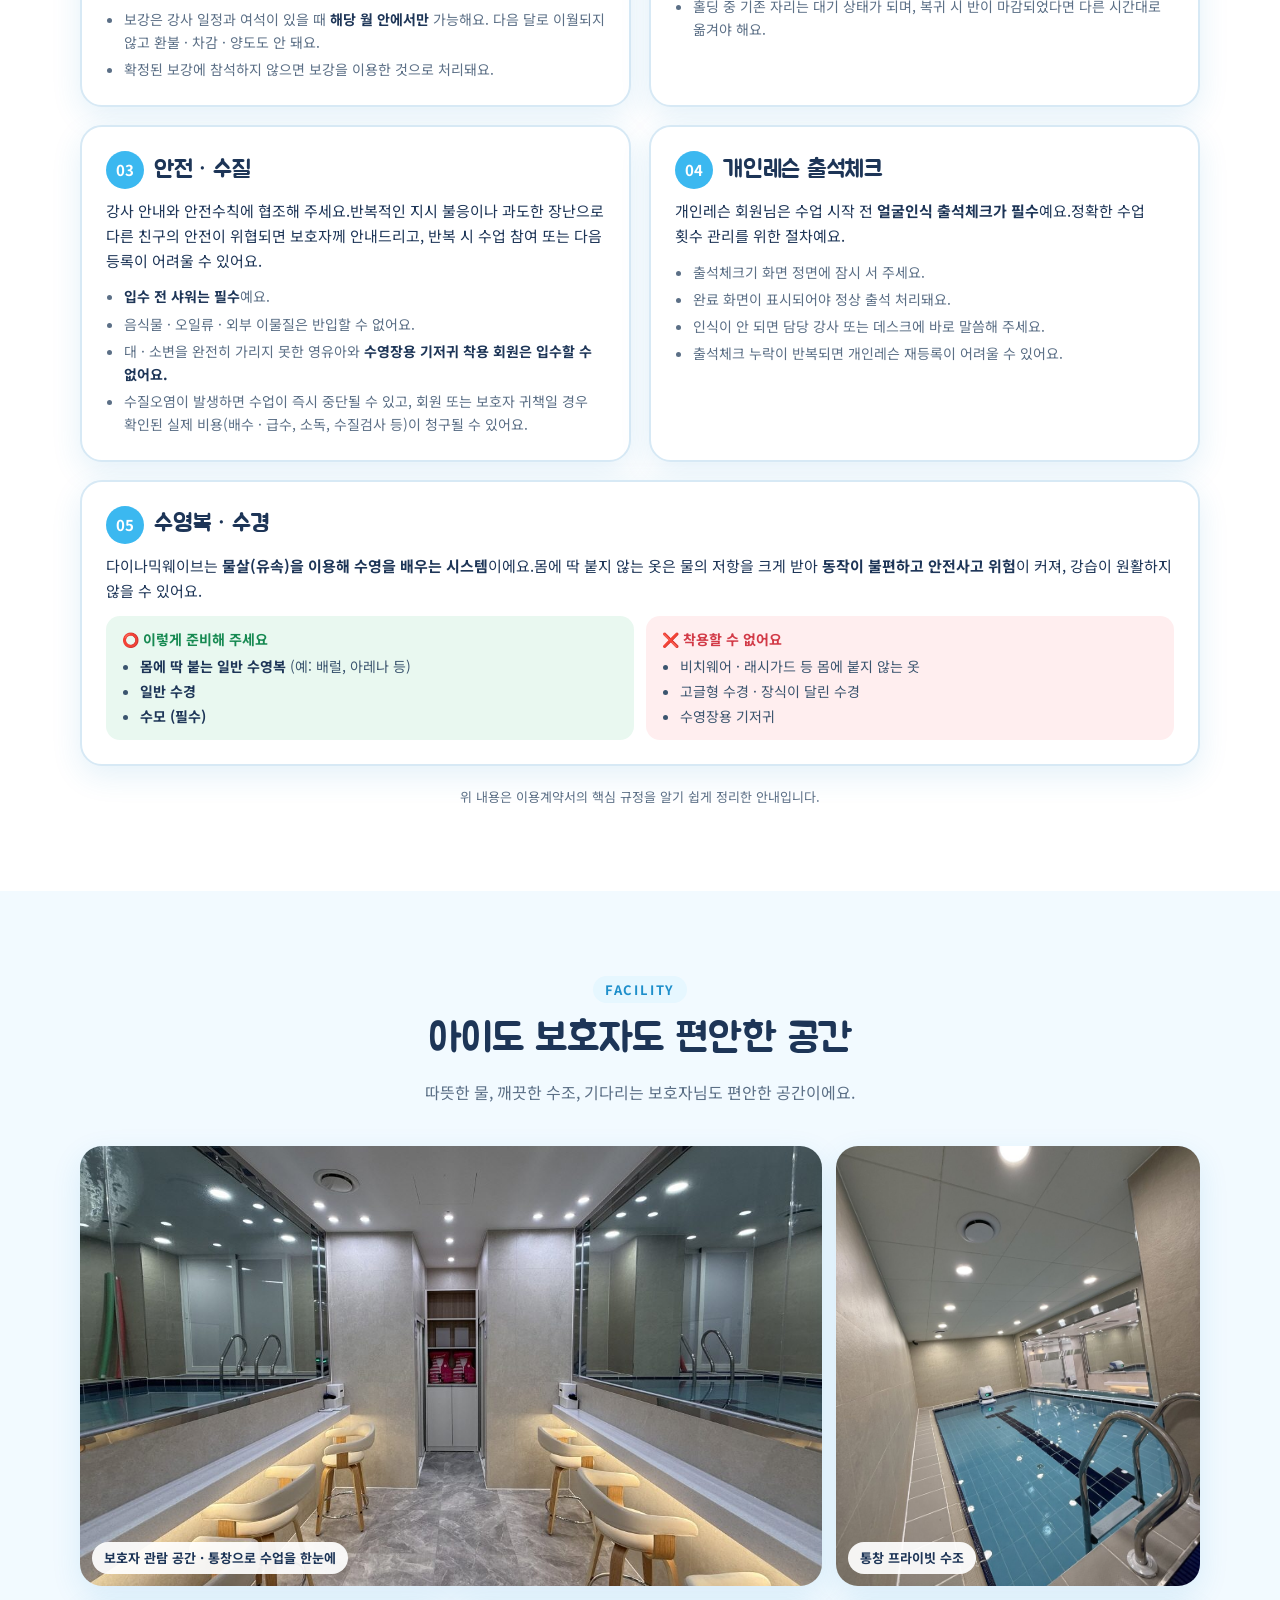
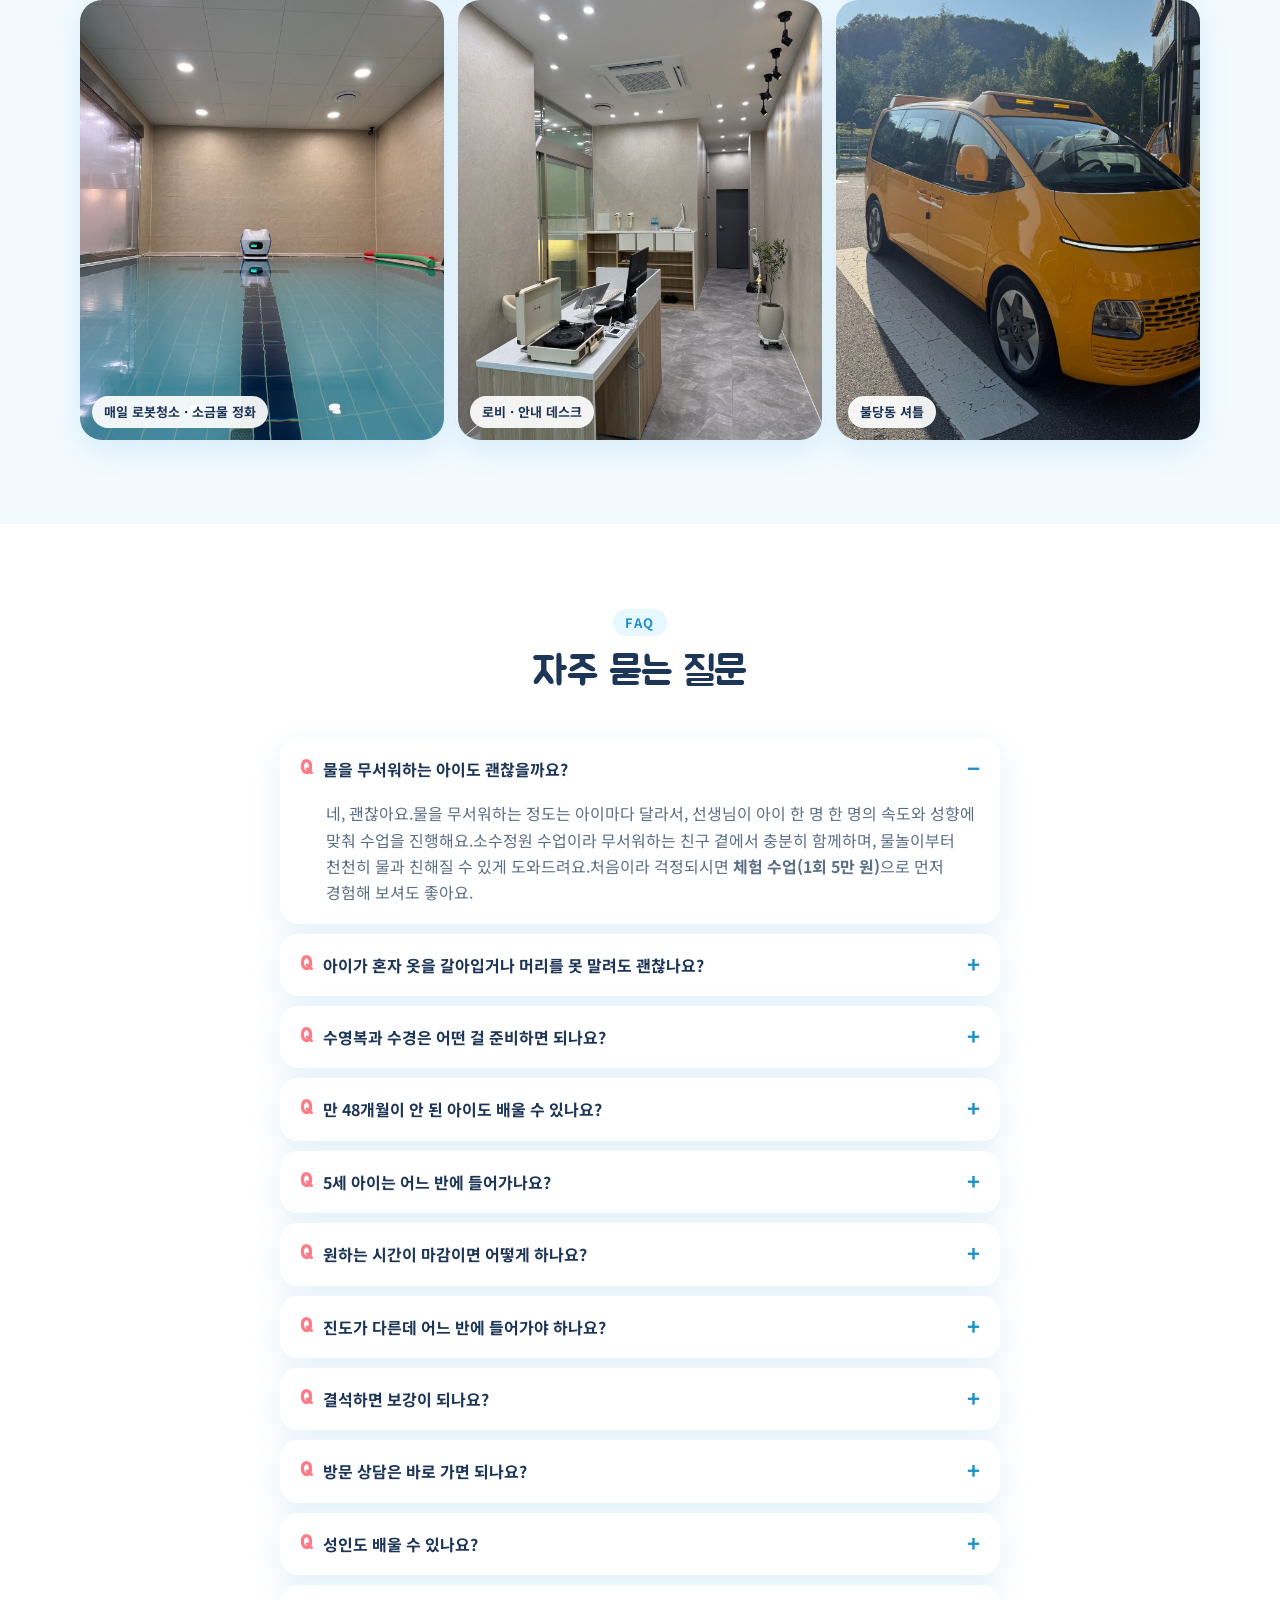
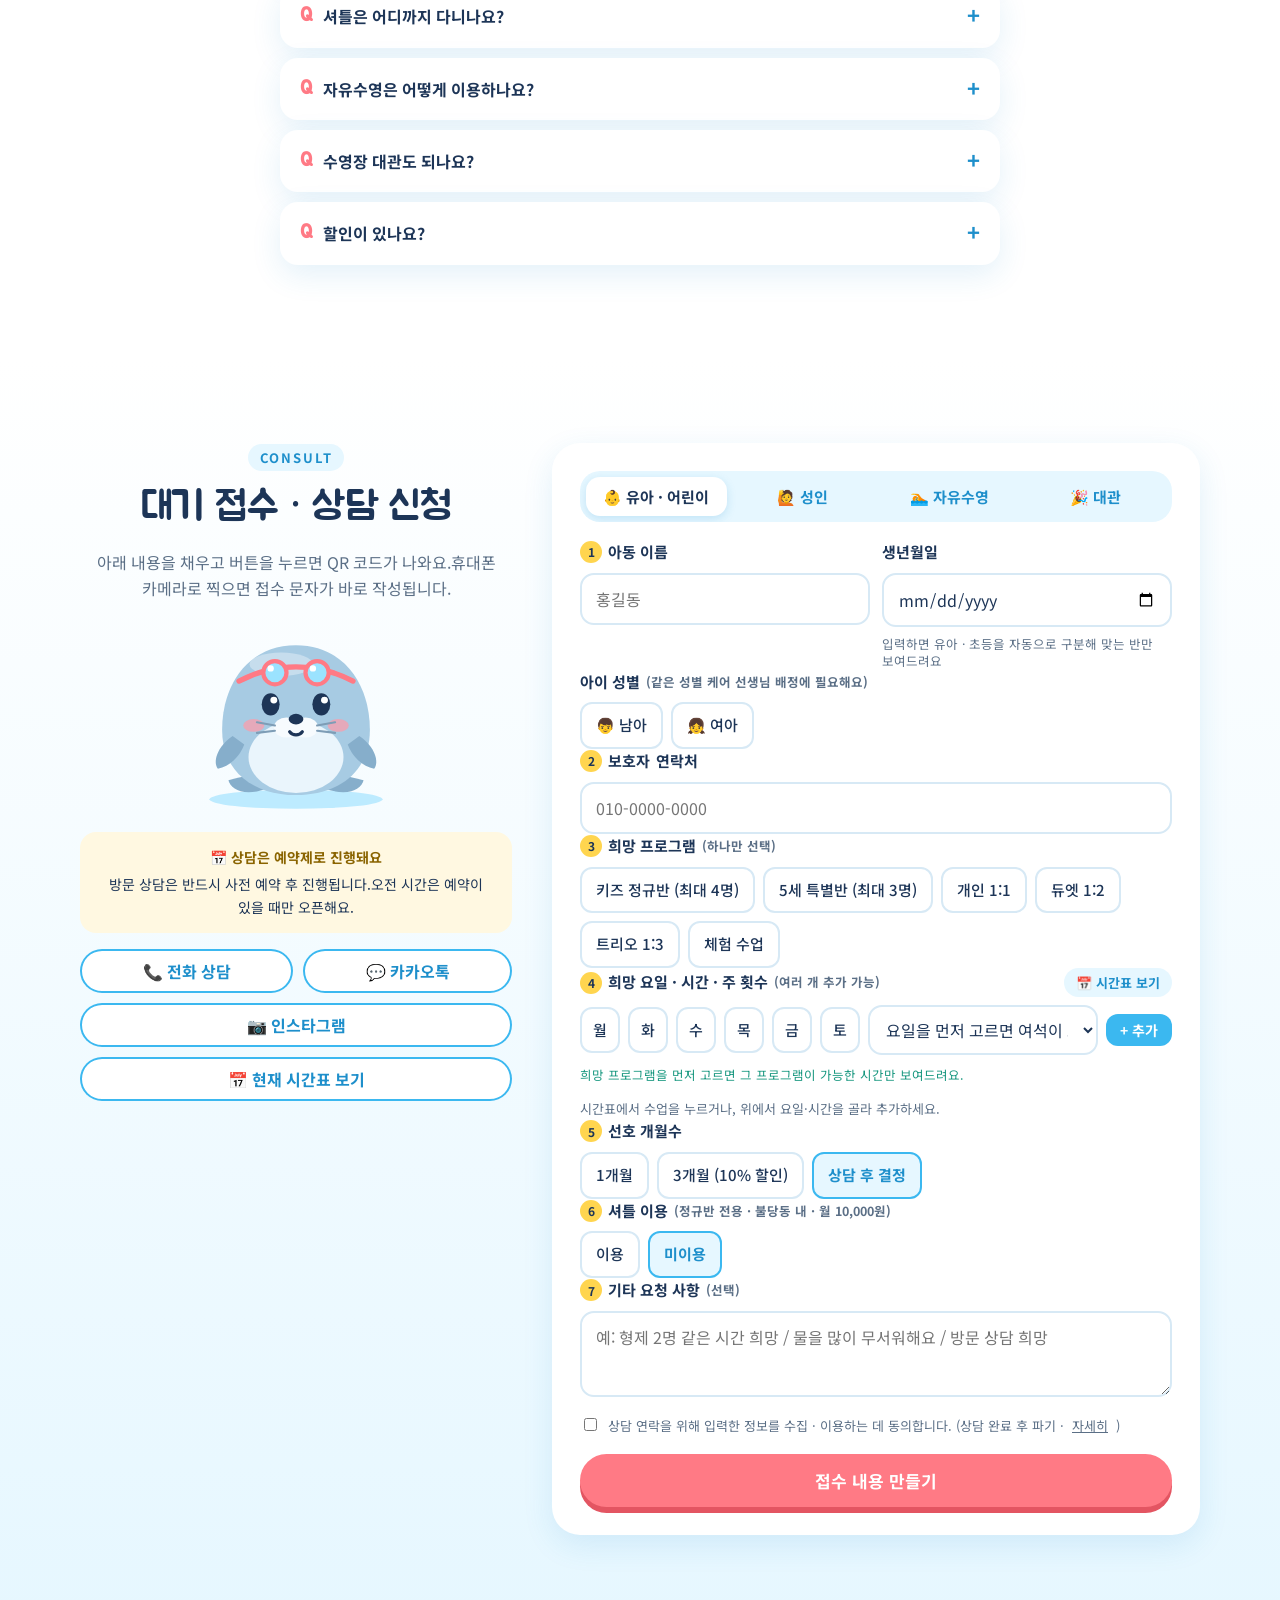
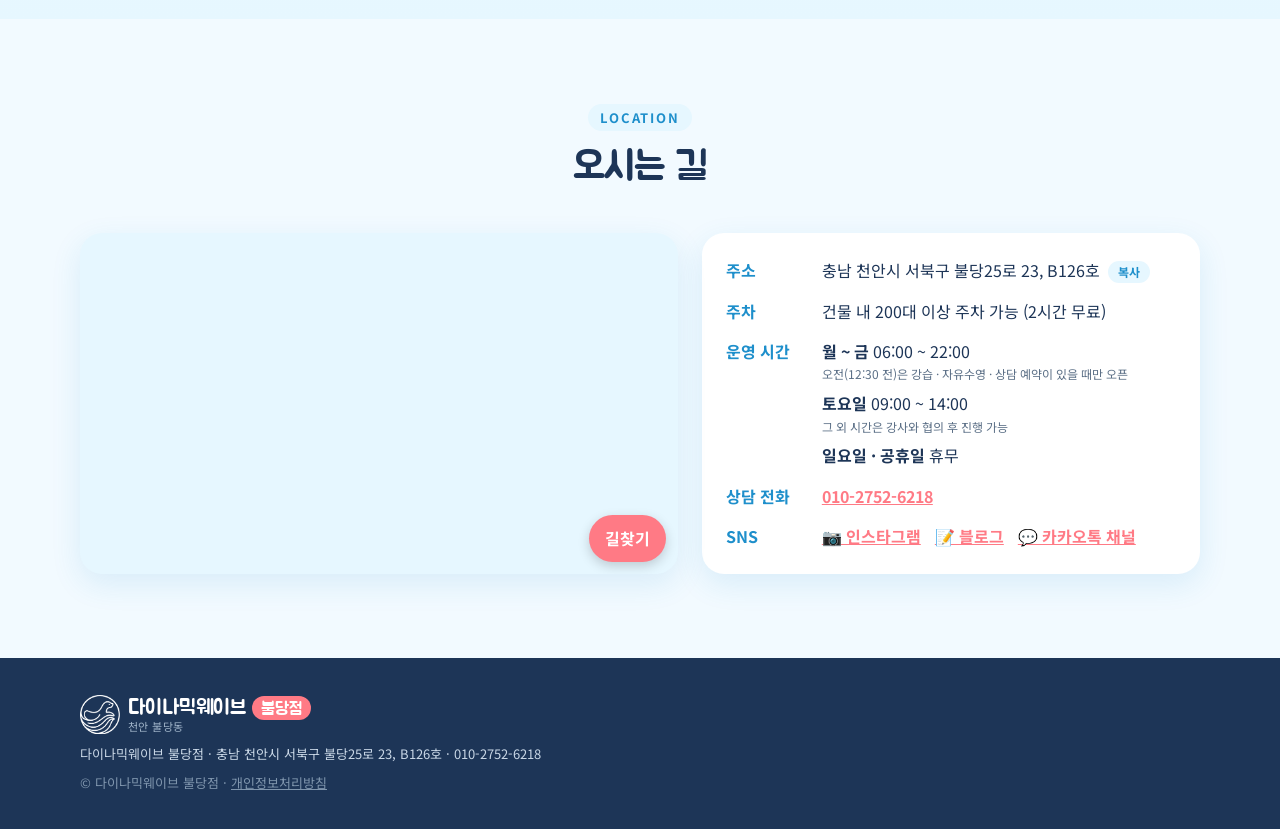
==== commit a21e8a8e: "백업: 겨울특강 이미지 · 차수별 여석 Co-Authored-By: Claude Opus 5.5 <noreply@anthropic.com> Claude-Session: https:" ====
--- a/dynamicwave/index.html
+++ b/dynamicwave/index.html
@@ -143,11 +143,8 @@
             <p class="sp-desc" id="spDesc"></p>
             <div class="sp-rounds" id="spRounds"></div>
           </div>
-          <a class="sp-flyer" id="spFlyer" href="#" target="_blank" rel="noopener" hidden>
-            <img id="spFlyerImg" src="" alt="겨울방학 수영특강 안내 전단지" loading="lazy">
-            <span>🔍 전단지 크게 보기</span>
-          </a>
-        </div>
+        </div>
+        <div class="sp-flyers" id="spFlyers" hidden></div>
         <div class="sp-soon" id="spSoon" hidden>
           <p class="sp-soon-badge">📢 <b id="spSoonText"></b></p>
           <a class="btn kn-kakao" data-kakao href="#" target="_blank" rel="noopener">💬 카카오톡 채널 추가하고 소식 받기</a>
@@ -160,13 +157,14 @@
         </div>
 
         <div class="sp-apply" id="spApply">
-          <h3>🗓️ 시간 · 수조 선택하고 신청하기</h3>
+          <h3>🗓️ 차수 · 시간 · 수조 선택하고 신청하기</h3>
           <div class="sp-round-pick" role="radiogroup" aria-label="신청 차수">
             <span>신청 차수</span>
             <label><input type="radio" name="spRound" value="1차" checked><span>1차</span></label>
             <label><input type="radio" name="spRound" value="2차"><span>2차</span></label>
             <label><input type="radio" name="spRound" value="1·2차 동시"><span>1·2차 동시 <em>2차 10%↓</em></span></label>
           </div>
+          <p class="sp-sum" id="spSum"></p>
           <div class="sp-list" id="spList"></div>
         </div>
         <div class="sp-note" id="spNoteBox">
--- a/dynamicwave/style.css
+++ b/dynamicwave/style.css
@@ -735,3 +735,20 @@
 @media (min-width: 1000px) { .sp-feats { grid-template-columns: repeat(7, 1fr); gap: 8px; } .sp-feats li { padding: 12px 6px; } }
 @media (max-width: 999px) and (min-width: 521px) { .sp-feats { grid-template-columns: repeat(4, 1fr); } .sp-feats li:last-child { grid-column: span 1; } }
 @media (max-width: 520px) { .sp-feats li:last-child { grid-column: 1 / -1; } }
+/* 겨울특강: 안내 이미지 2장 · 차수별 여석 */
+.sp-flyers { display: grid; grid-template-columns: 1fr 1fr; gap: 16px; margin-top: 20px; }
+.sp-flyers .sp-flyer { padding: 6px; }
+.sp-sum { display: flex; flex-wrap: wrap; align-items: center; gap: 6px 10px; margin: 0 0 4px; font-weight: 700; font-size: 15px; }
+.sp-sum b { color: #fff; border-radius: 999px; padding: 3px 11px; font-size: 14px; }
+.sp-sum b.r1 { background: #3BB8F0; } .sp-sum b.r2 { background: #FF7A85; }
+.sp-sum small { font-weight: 400; color: var(--muted); font-size: 13px; }
+.rs-row { display: flex; flex-wrap: wrap; gap: 6px; }
+.rs { display: inline-flex; align-items: center; gap: 5px; font-size: 13px; font-weight: 700; padding: 4px 10px 4px 4px; border-radius: 999px; border: 2px solid transparent; opacity: .45; }
+.rs em { font-style: normal; font-size: 11.5px; color: #fff; background: #1D3557; border-radius: 999px; padding: 1px 7px; }
+.rs.on { opacity: 1; }
+.rs-open { background: #E3F7EC; color: #178A52; } .rs-open.on { border-color: #7FD3A6; }
+.rs-few { background: #FFF0DB; color: #C46A00; } .rs-few.on { border-color: #F5B867; }
+.rs-full { background: #EEF1F5; color: #6B7A8C; } .rs-full.on { border-color: #C3CCD6; }
+.sp-item.is-none { background: rgba(255,255,255,.55); box-shadow: none; border-top-style: dashed; justify-content: center; }
+.sp-item.is-none .sp-pool { opacity: .5; }
+@media (max-width: 640px) { .sp-flyers { grid-template-columns: 1fr; gap: 12px; } .rs { font-size: 12.5px; } }
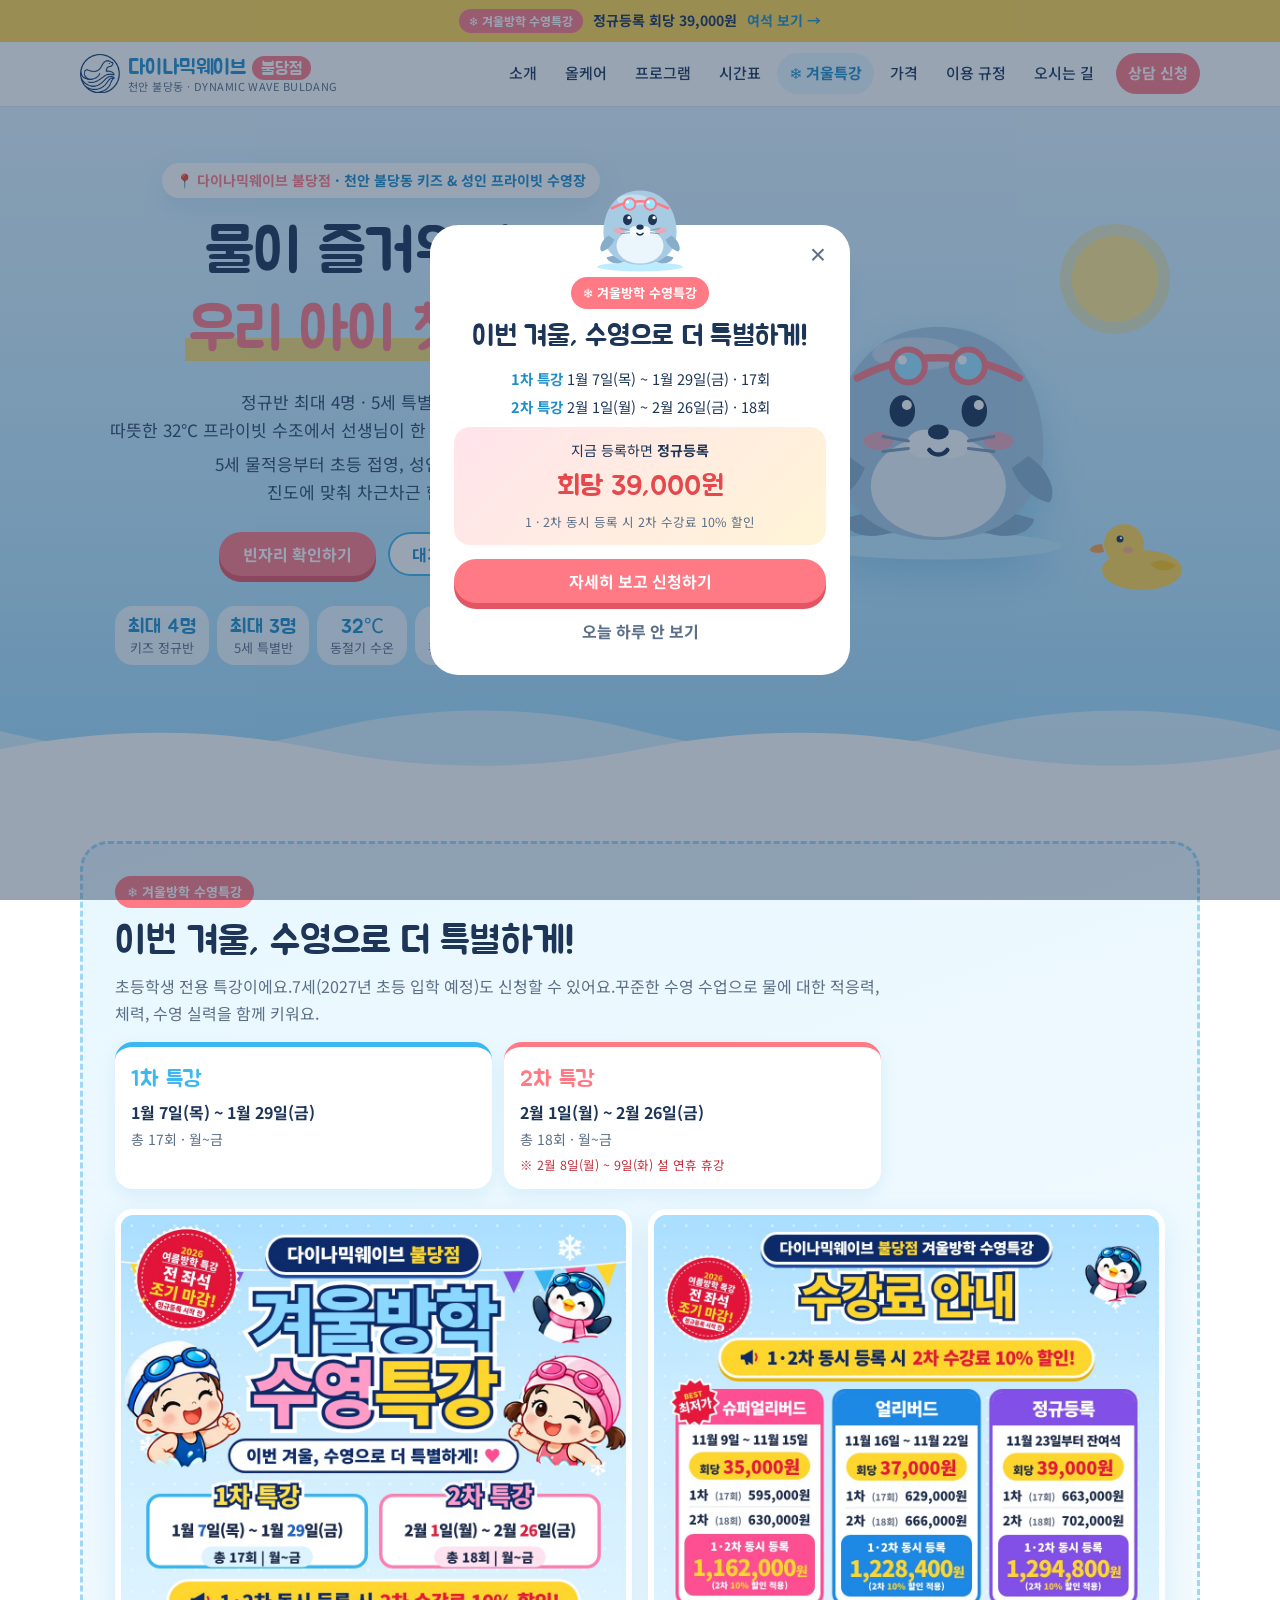
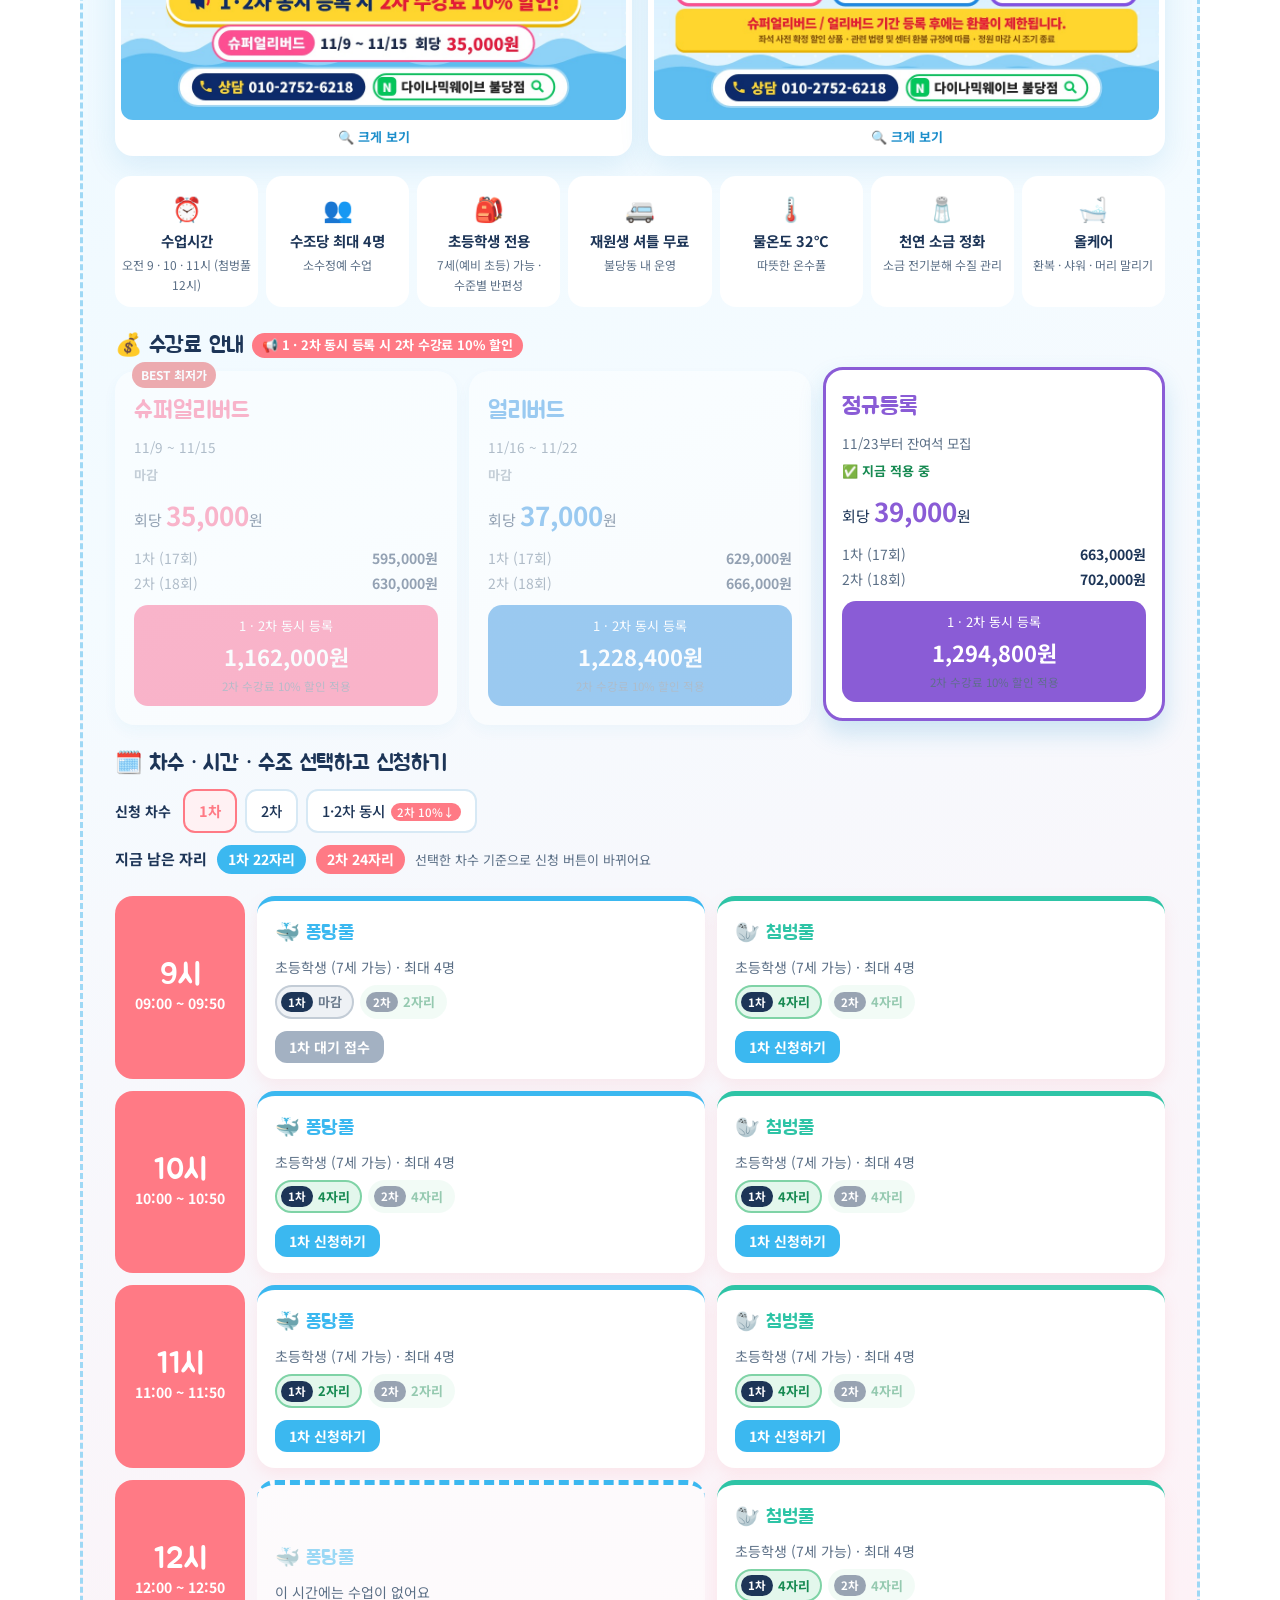
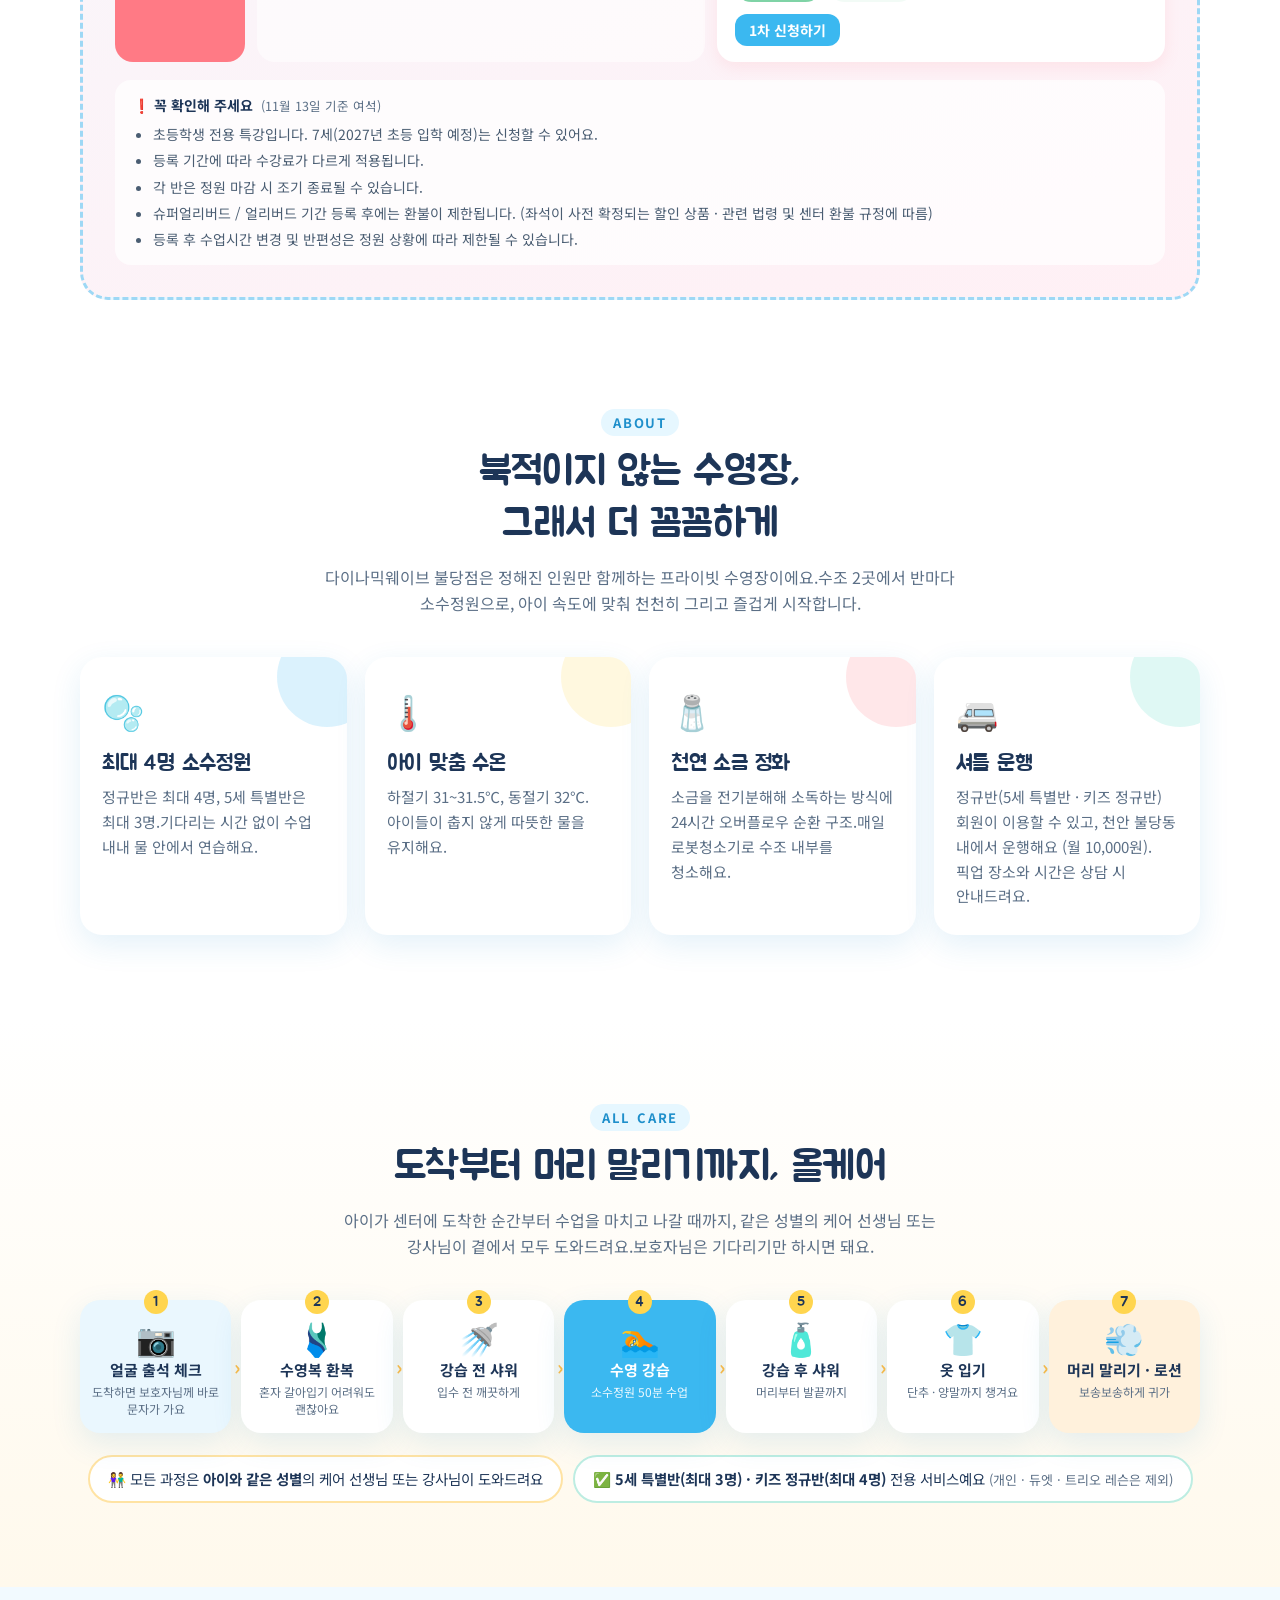
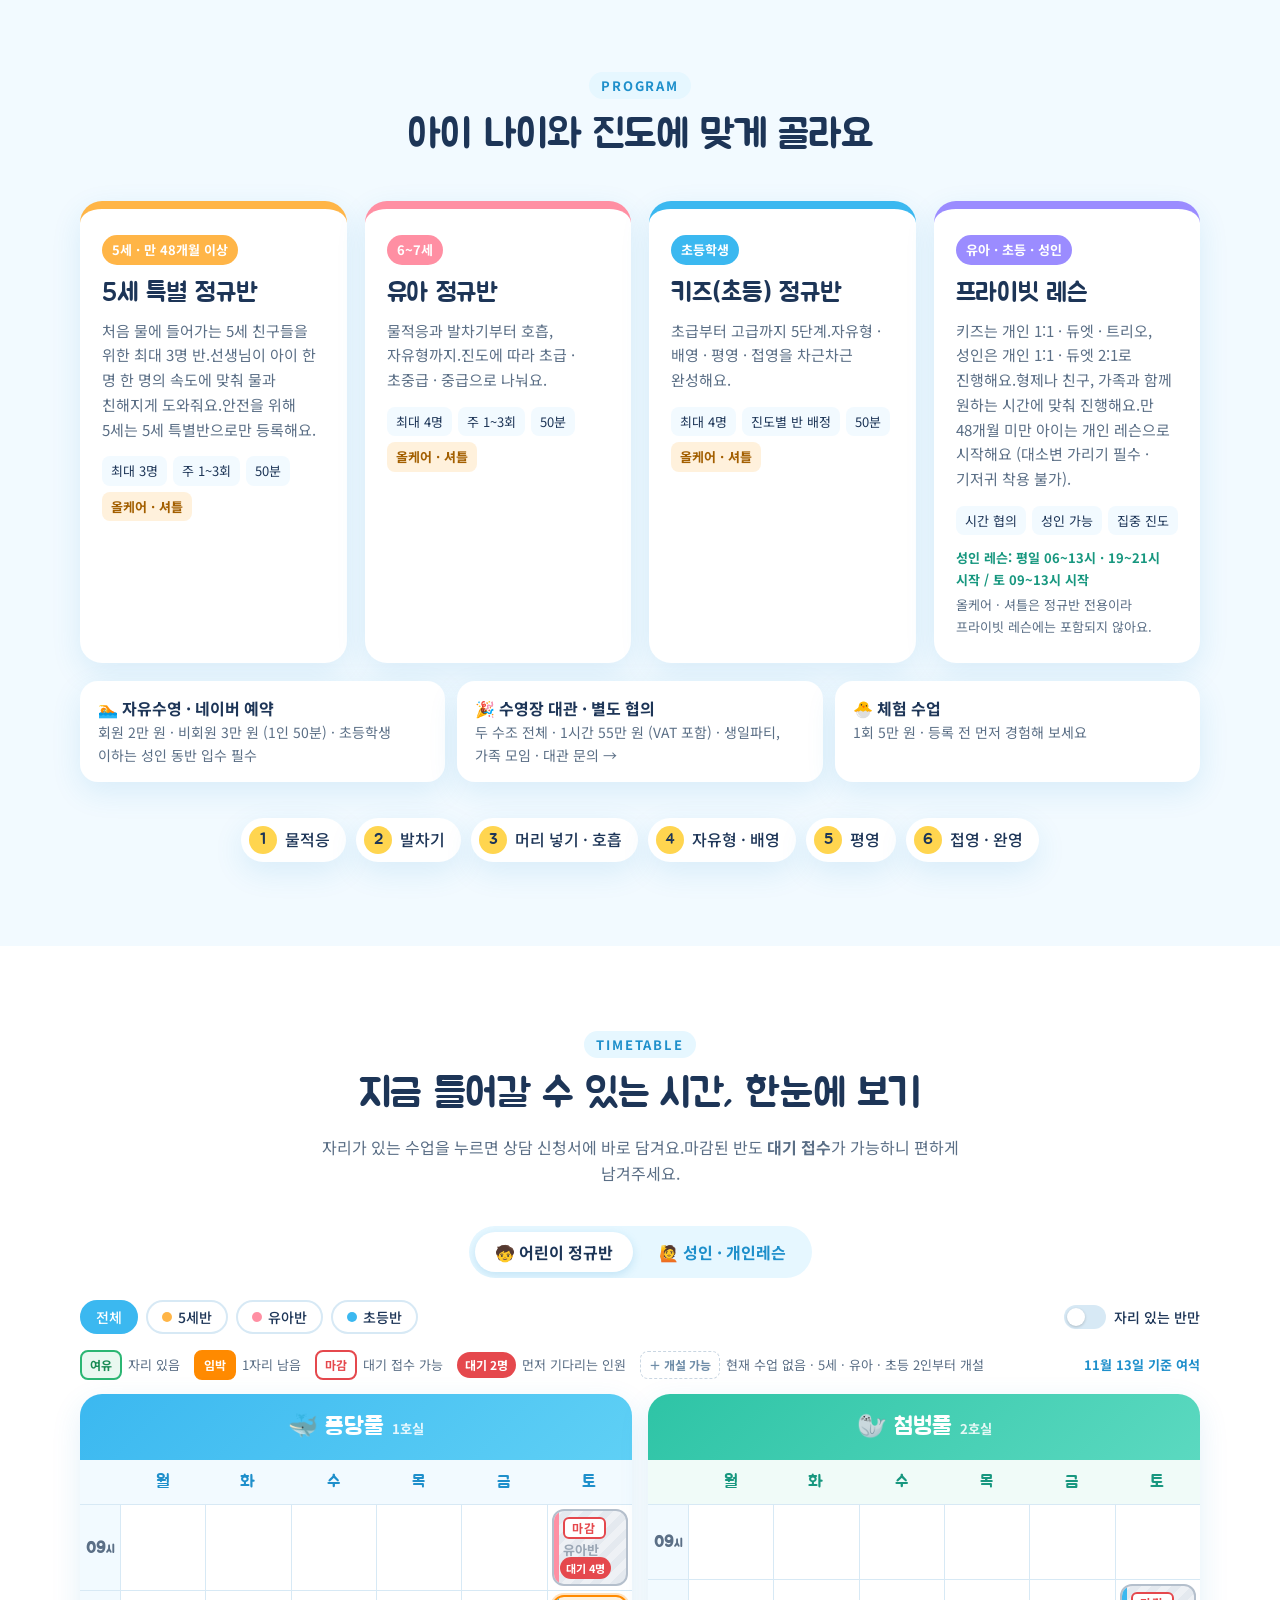
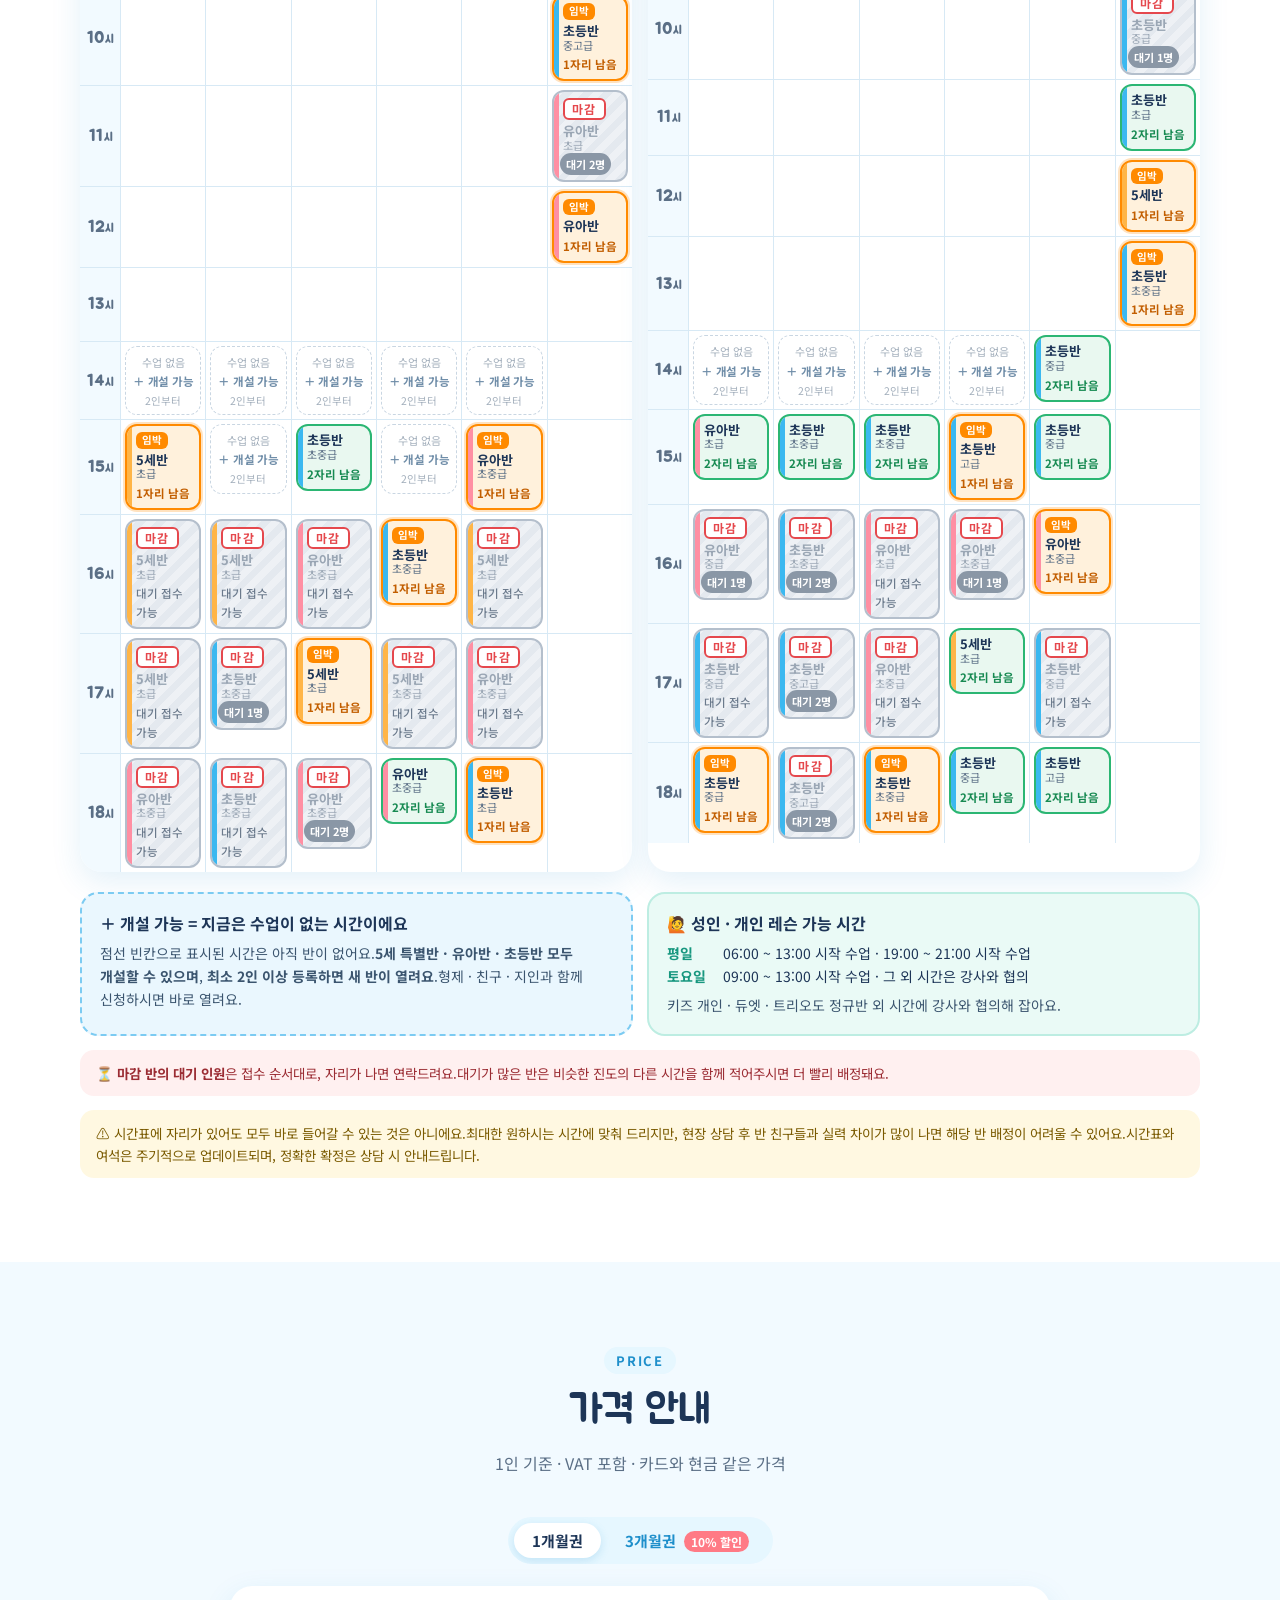
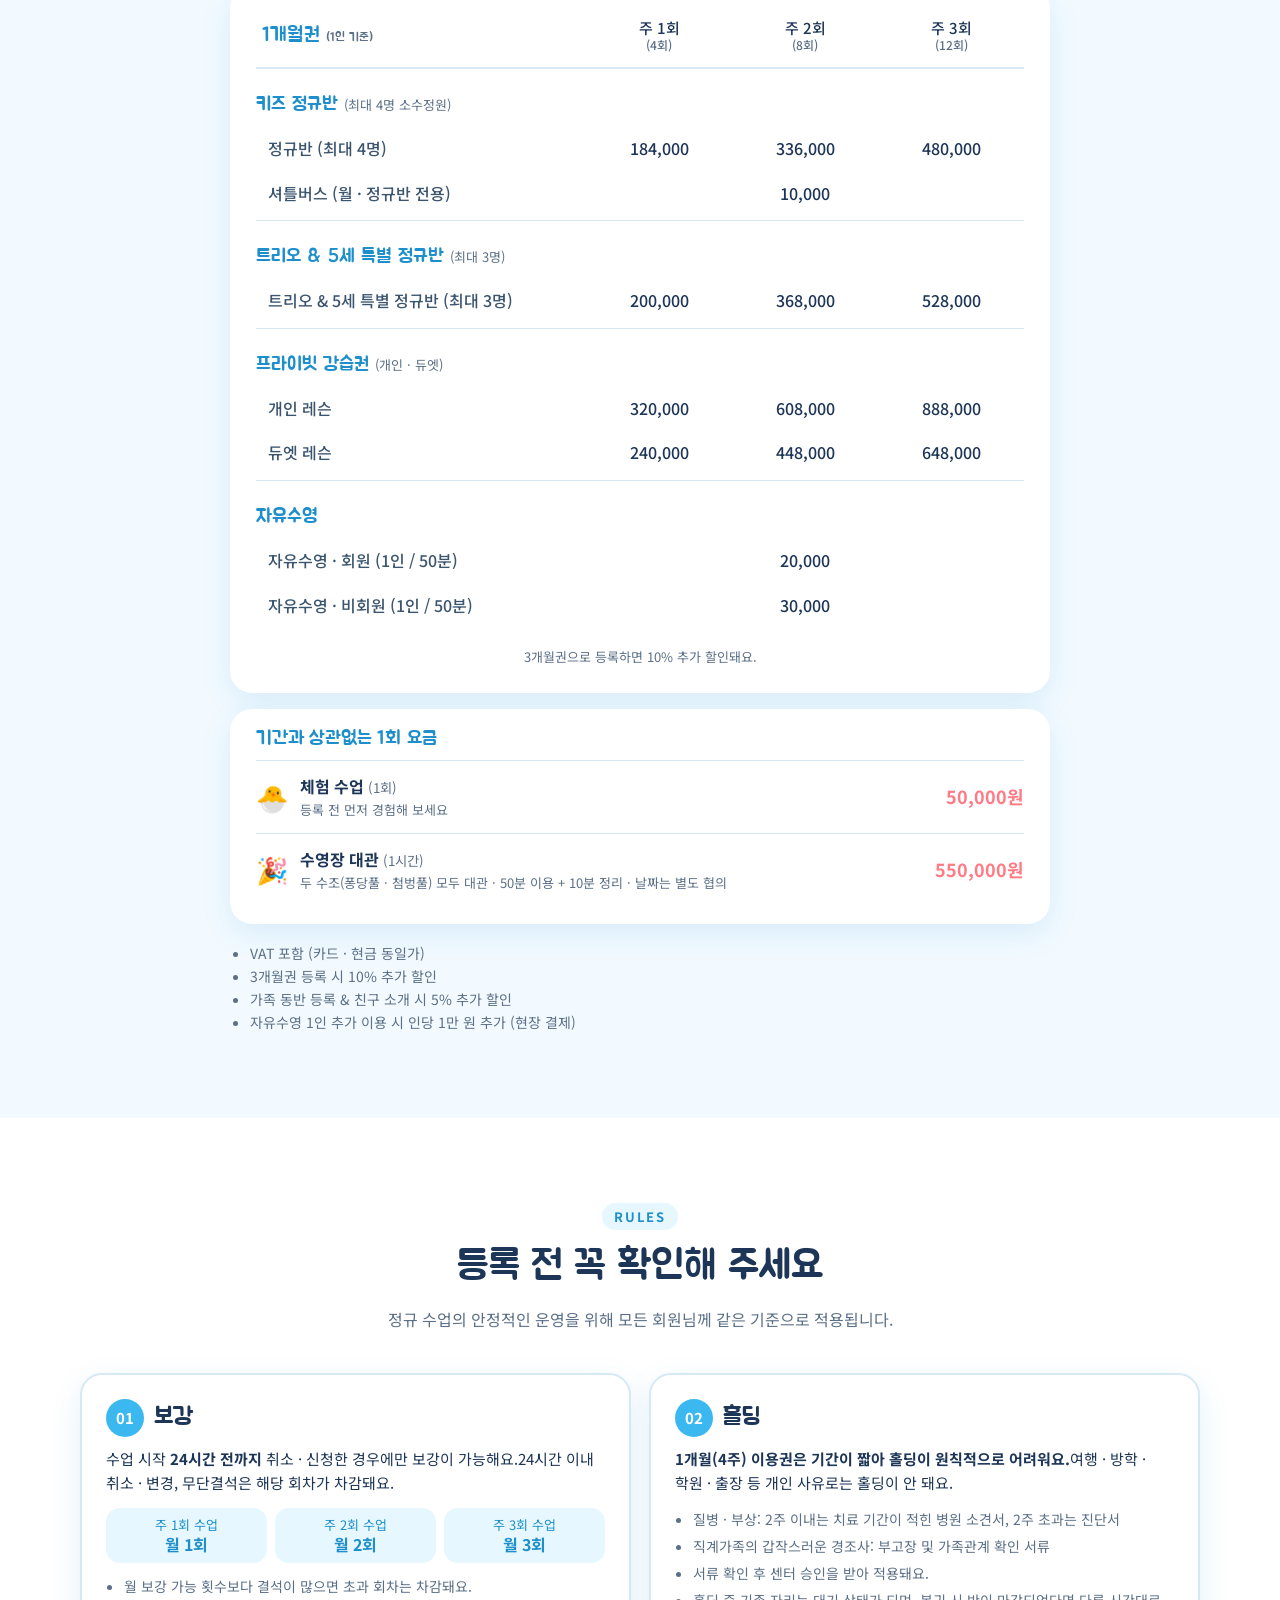
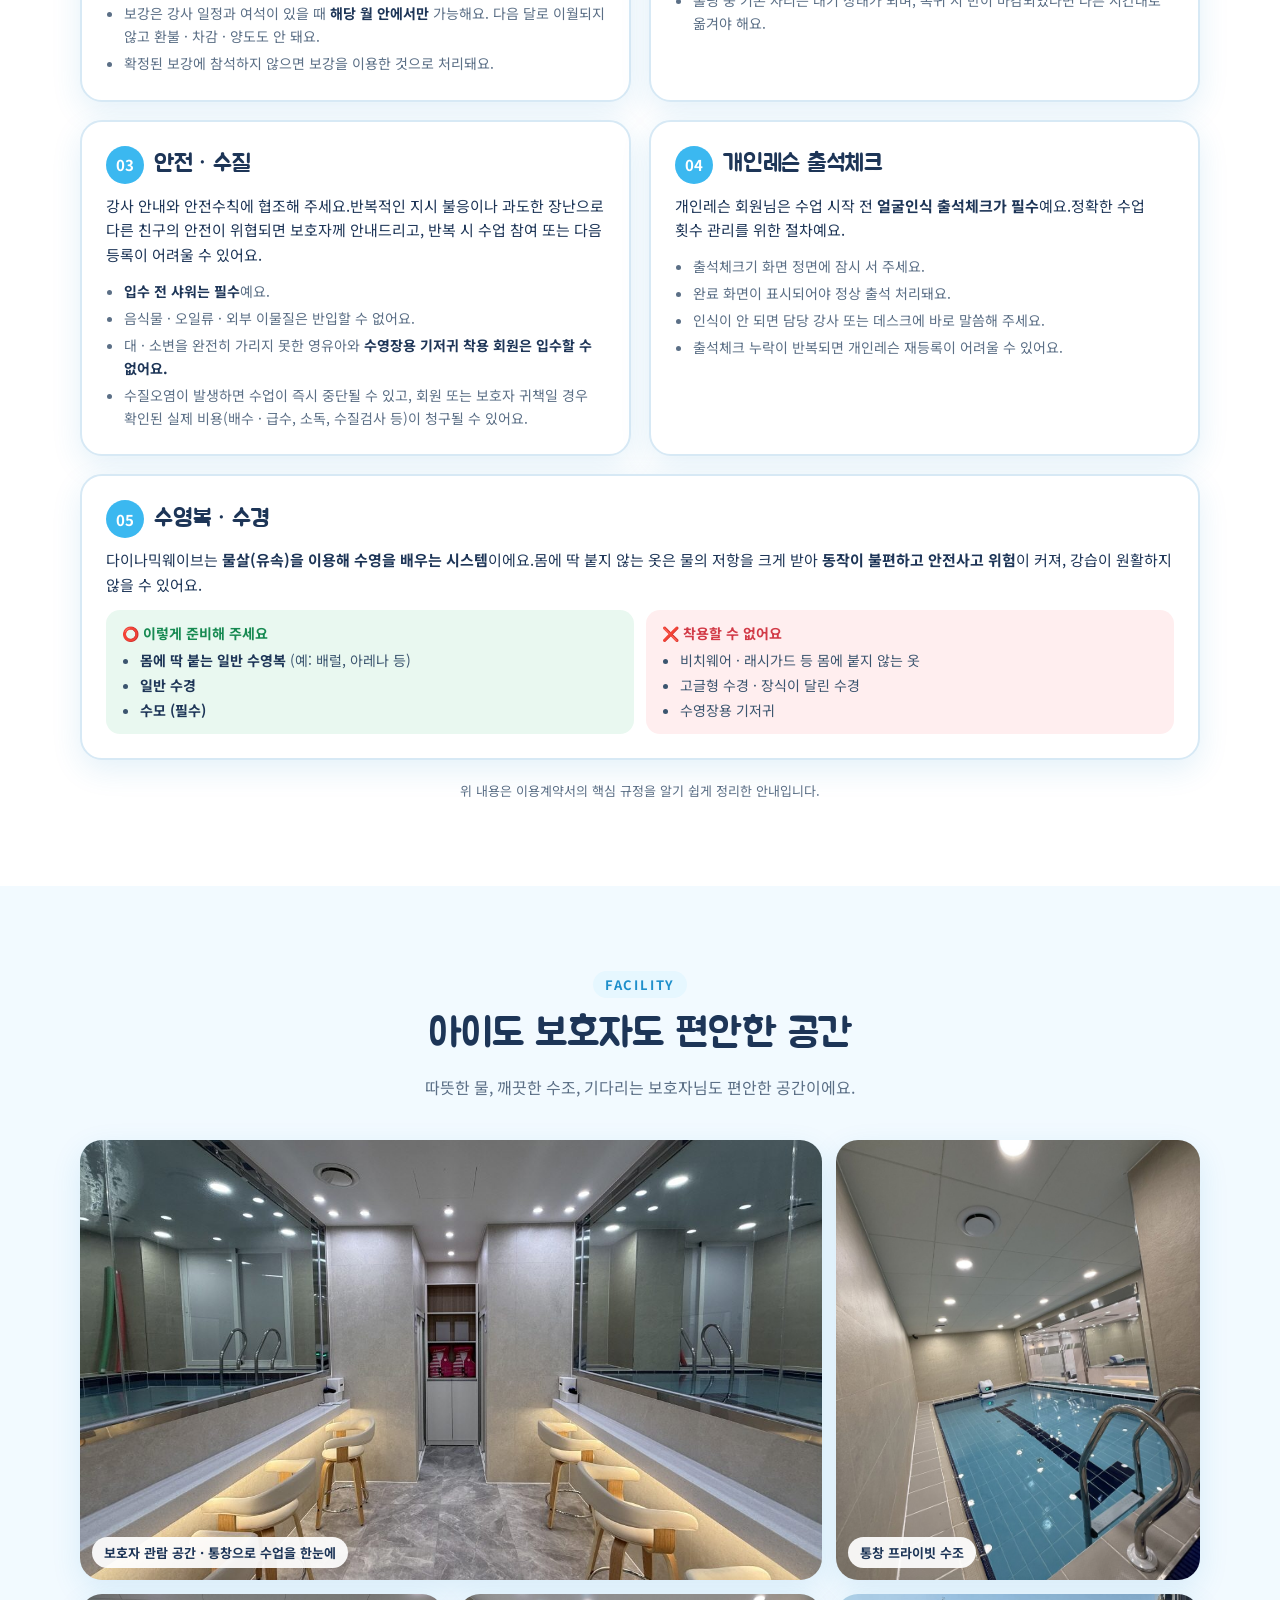
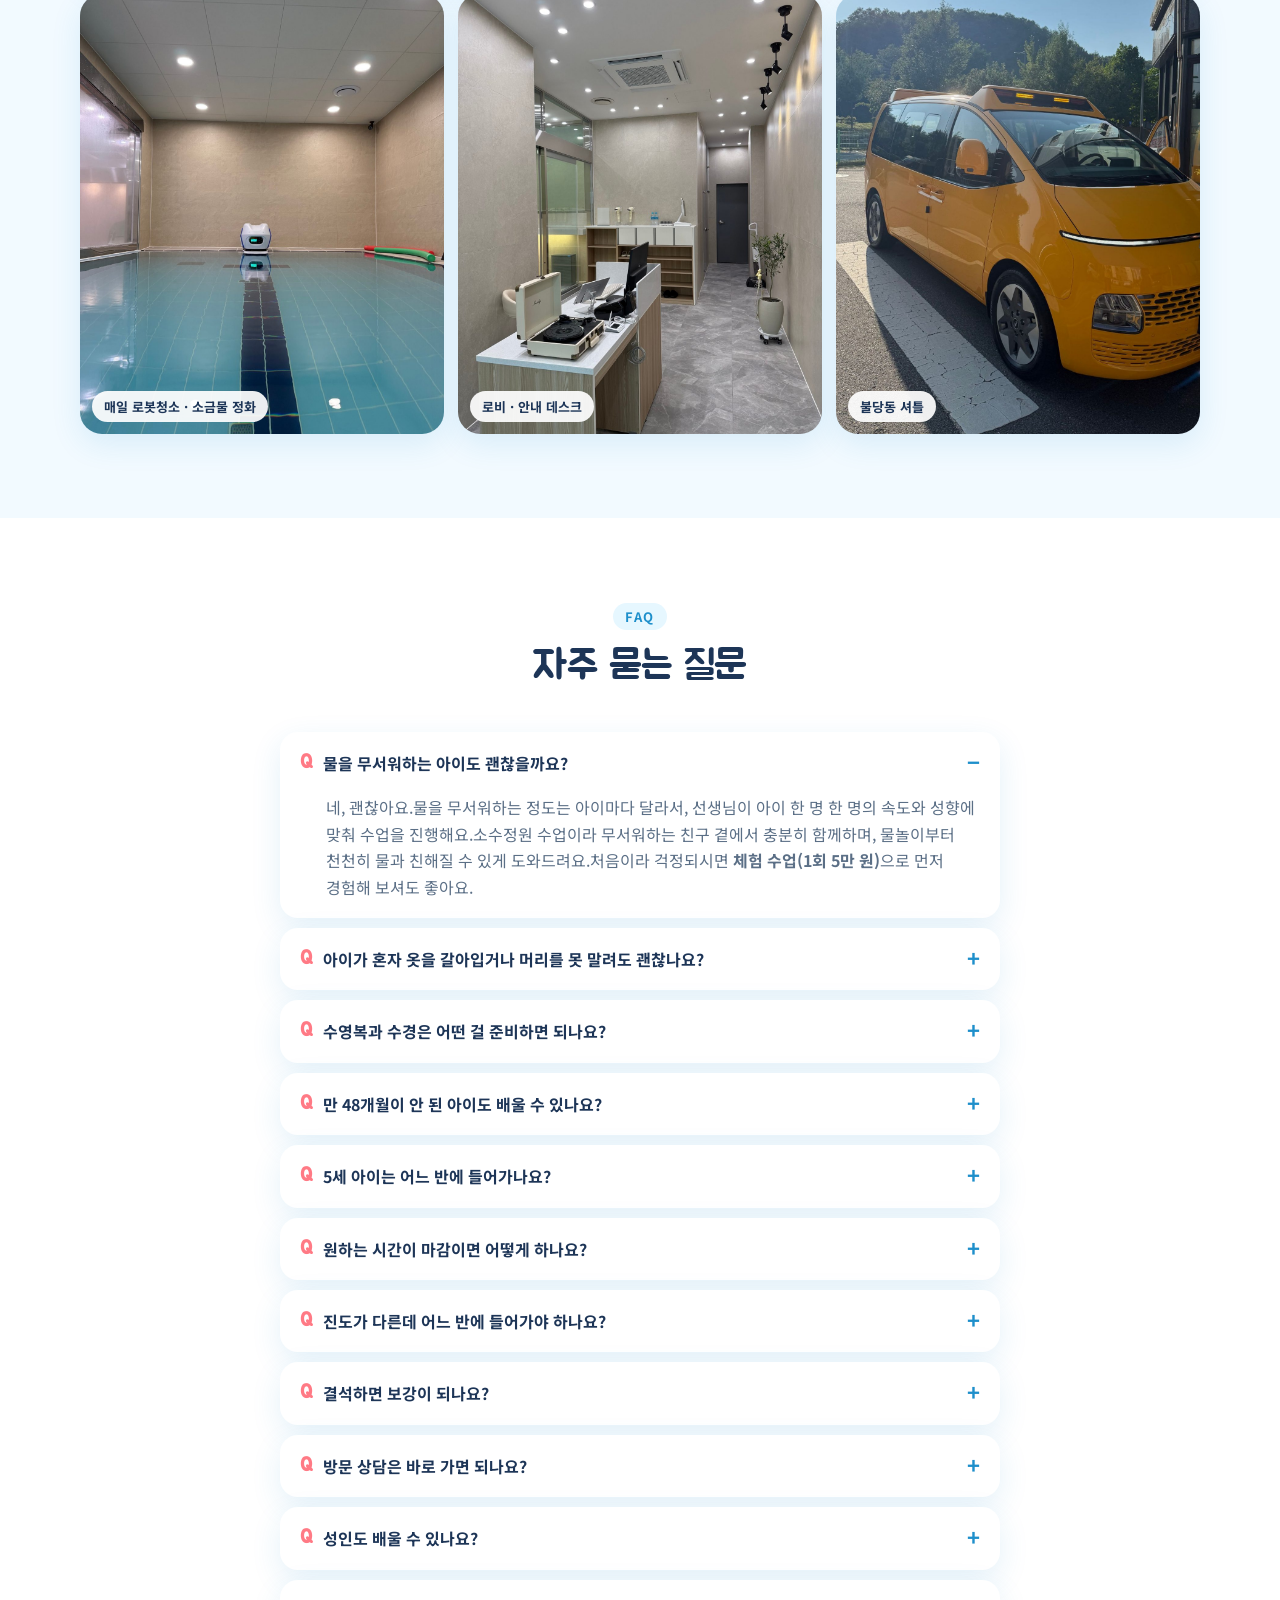
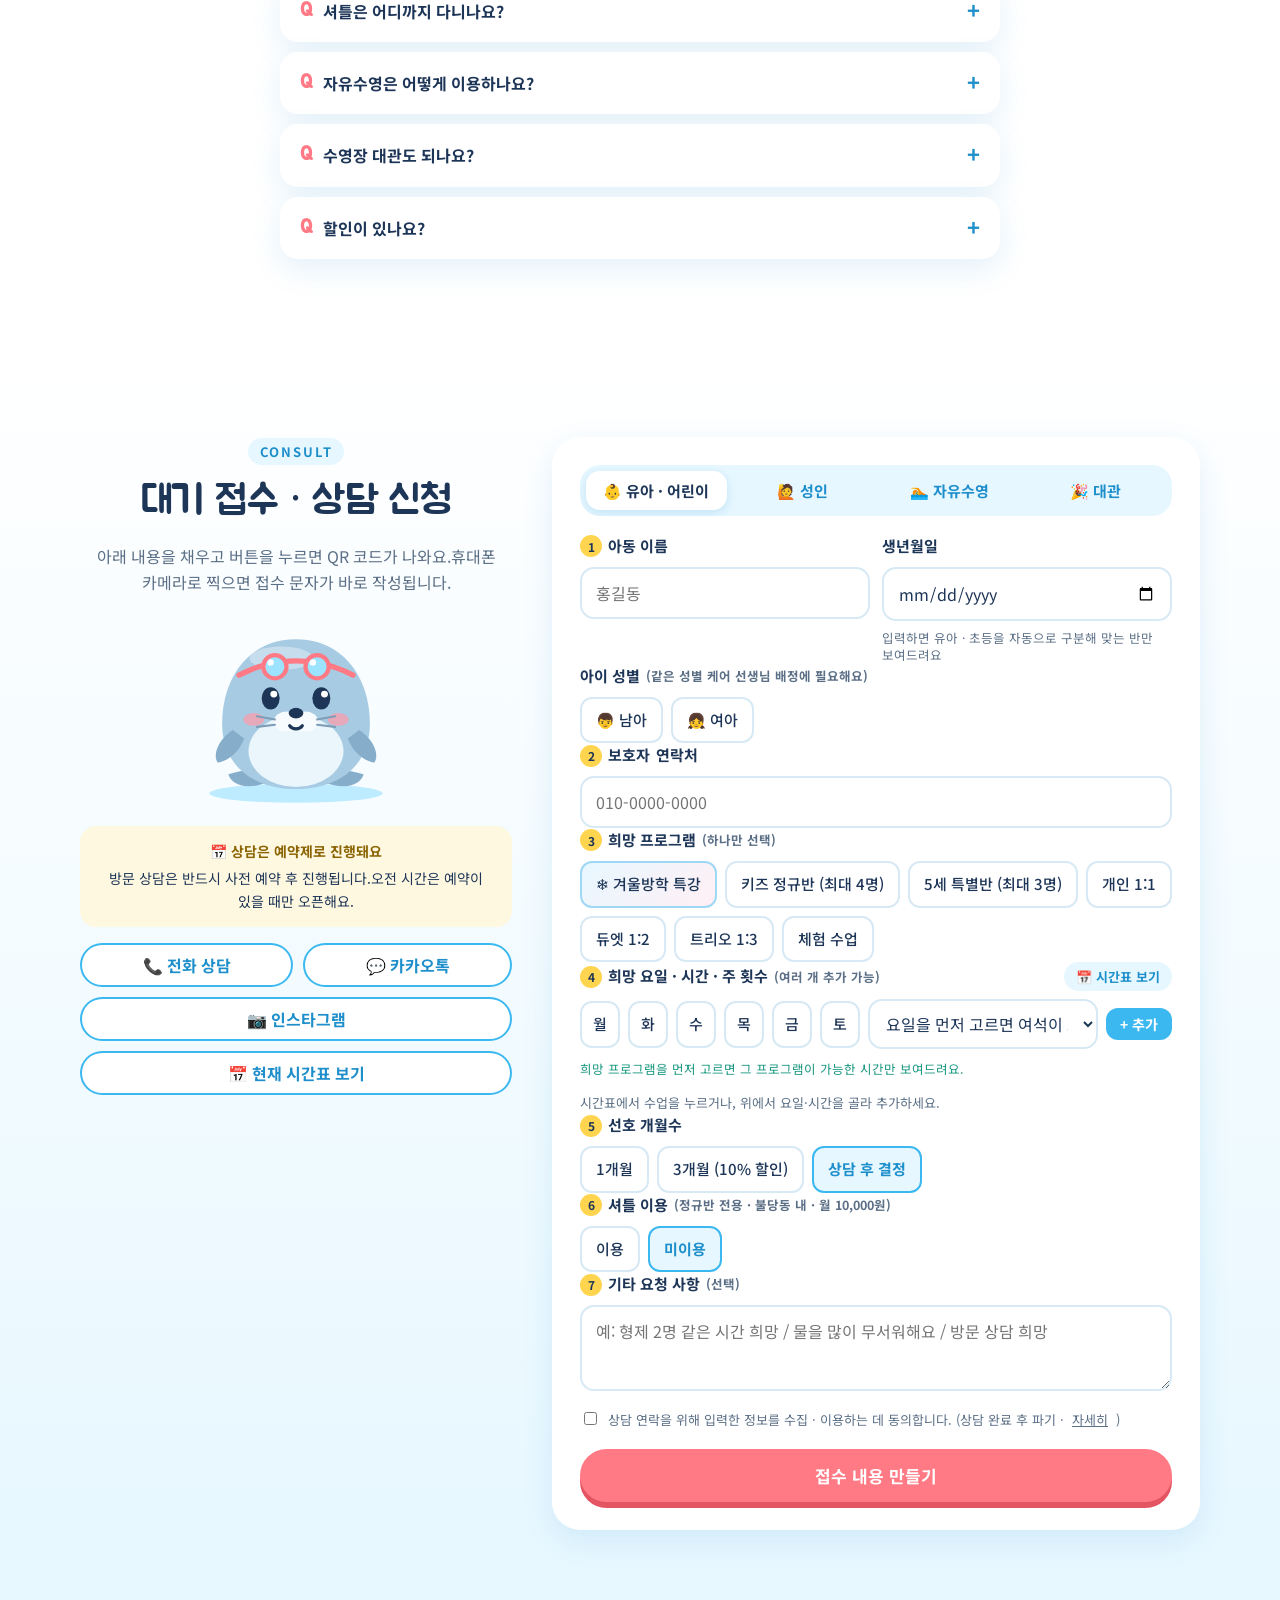
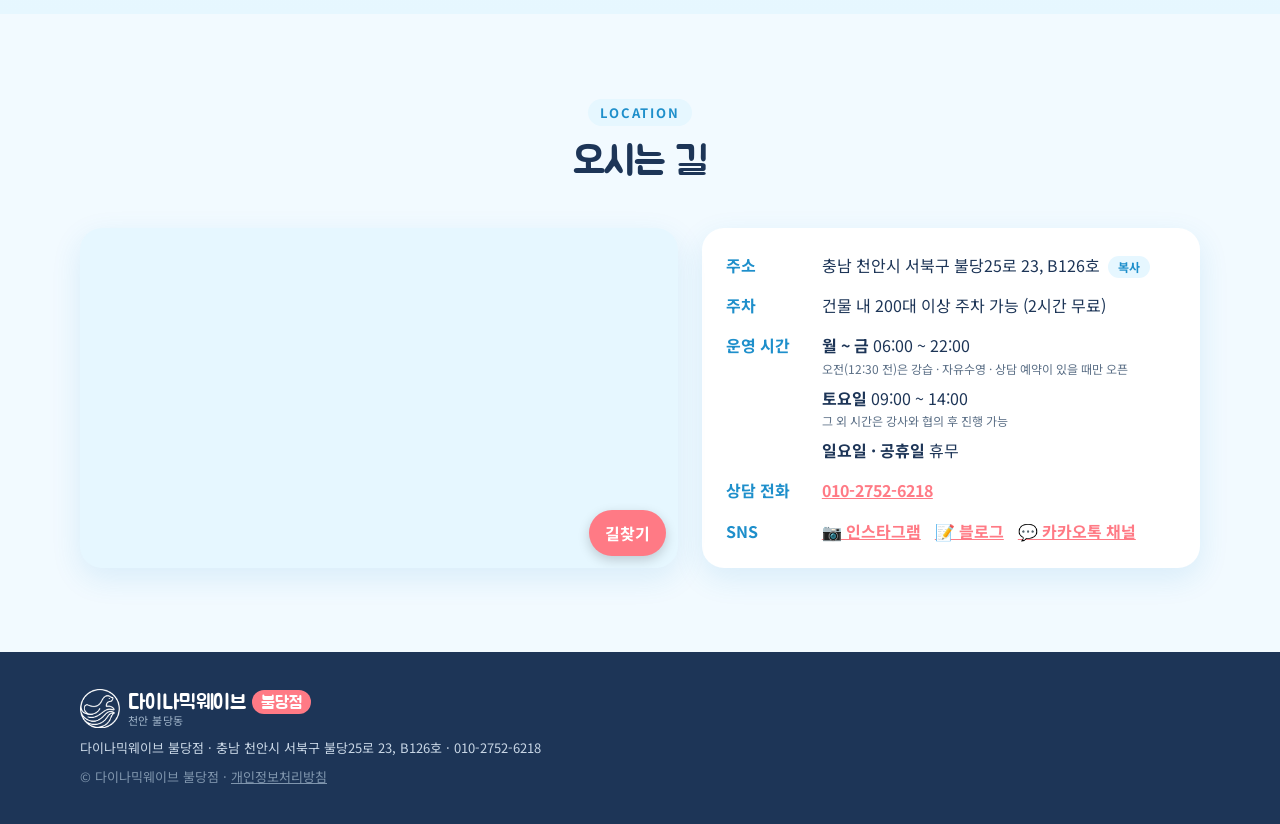
==== commit 625bf9b0: "백업: 신청서 겨울특강 모드 Co-Authored-By: Claude Opus 5.5 <noreply@anthropic.com> Claude-Session: https://clau" ====
--- a/dynamicwave/index.html
+++ b/dynamicwave/index.html
@@ -536,6 +536,8 @@
           </div>
 
           <div id="lessonFields">
+          <!-- 겨울특강에서 시간을 골라 넘어오면: 무엇이 담겼는지 맨 위에 크게 보여줌 -->
+          <div class="sp-picked" id="spPicked" hidden aria-live="polite"></div>
           <!-- 1. 이름 -->
           <div class="row2 only-kids">
             <div class="field"><label for="k-name"><b>1</b>아동 이름</label><input id="k-name" autocomplete="off" placeholder="홍길동"></div>
@@ -567,6 +569,7 @@
           <fieldset class="field">
             <legend><b>3</b>희망 프로그램 <small>(하나만 선택)</small></legend>
             <div class="checks" id="progKids">
+              <label class="prog-sp" id="progSpLbl" hidden><input type="radio" name="progK" value="겨울방학 특강" data-mode="special"><span>❄️ 겨울방학 특강</span></label>
               <label><input type="radio" name="progK" value="키즈정규반" data-regular data-mode="regular"><span>키즈 정규반 (최대 4명)</span></label>
               <label><input type="radio" name="progK" value="5세 특별 정규반" data-regular data-mode="regular"><span>5세 특별반 (최대 3명)</span></label>
               <label><input type="radio" name="progK" value="개인" data-mode="private"><span>개인 1:1</span></label>
@@ -583,7 +586,7 @@
 
           <!-- 정규반 추가 항목 -->
           <div class="regular-box only-kids" id="regularBox" hidden>
-            <p>정규반 신청 시 반 배정을 위해 알려주세요</p>
+            <p id="regularTxt">정규반 신청 시 반 배정을 위해 알려주세요</p>
             <div class="row2">
               <div class="field"><span class="lbl">수영 강습 경험</span>
                 <div class="radio-row"><label><input type="radio" name="k-exp" value="있음"><span>있음</span></label><label><input type="radio" name="k-exp" value="없음"><span>처음이에요</span></label></div>
@@ -593,7 +596,7 @@
           </div>
 
           <!-- 4. 희망 요일·시간 -->
-          <div class="field">
+          <div class="field" id="fWish">
             <div class="lbl-row"><span class="lbl"><b>4</b>희망 요일 · 시간 · 주 횟수 <small>(여러 개 추가 가능)</small></span><button type="button" class="link-btn" data-see>📅 시간표 보기</button></div>
             <div class="wish-builder">
               <div class="day-checks" id="wDays">
@@ -608,13 +611,13 @@
           </div>
 
           <!-- 5. 선호 개월수 -->
-          <div class="field">
+          <div class="field" id="fMonths">
             <span class="lbl"><b>5</b>선호 개월수</span>
             <div class="radio-row"><label><input type="radio" name="months" value="1개월"><span>1개월</span></label><label><input type="radio" name="months" value="3개월"><span>3개월 (10% 할인)</span></label><label><input type="radio" name="months" value="상담 후 결정" checked><span>상담 후 결정</span></label></div>
           </div>
 
           <!-- 6. 셔틀 (유아) / 강습 여부·진도 (성인) -->
-          <div class="field only-kids">
+          <div class="field only-kids" id="fShuttle">
             <span class="lbl"><b>6</b>셔틀 이용 <small>(정규반 전용 · 불당동 내 · 월 10,000원)</small></span>
             <div class="radio-row"><label><input type="radio" name="shuttle" value="이용" id="shY"><span>이용</span></label><label><input type="radio" name="shuttle" value="미이용" checked><span>미이용</span></label></div>
             <input id="k-pickup" placeholder="픽업 장소 (예: ○○아파트 정문, ○○초 후문)" hidden>
@@ -626,7 +629,7 @@
           </div>
 
           <!-- 7. 기타 -->
-          <div class="field"><label for="f-memo"><b>7</b>기타 요청 사항 <small>(선택)</small></label><textarea id="f-memo" placeholder="예: 형제 2명 같은 시간 희망 / 물을 많이 무서워해요 / 방문 상담 희망"></textarea></div>
+          <div class="field"><label for="f-memo"><b id="memoNo">7</b>기타 요청 사항 <small>(선택)</small></label><textarea id="f-memo" placeholder="예: 형제 2명 같은 시간 희망 / 물을 많이 무서워해요 / 방문 상담 희망"></textarea></div>
           </div>
 
           <label class="agree" id="agreeRow"><input type="checkbox" id="f-agree">상담 연락을 위해 입력한 정보를 수집 · 이용하는 데 동의합니다. (상담 완료 후 파기 · <a href="privacy.html" target="_blank" rel="noopener">자세히</a>)</label>
--- a/dynamicwave/style.css
+++ b/dynamicwave/style.css
@@ -752,3 +752,23 @@
 .sp-item.is-none { background: rgba(255,255,255,.55); box-shadow: none; border-top-style: dashed; justify-content: center; }
 .sp-item.is-none .sp-pool { opacity: .5; }
 @media (max-width: 640px) { .sp-flyers { grid-template-columns: 1fr; gap: 12px; } .rs { font-size: 12.5px; } }
+/* 신청서: 겨울특강에서 넘어왔을 때 담긴 내용 */
+#consultForm, .sp-picked { scroll-margin-top: 90px; }
+.checks .prog-sp span { border-color: #9ED8F5; background: linear-gradient(135deg, #E8F7FF, #FFF0F5); }
+.checks .prog-sp input:checked + span { border-color: var(--coral); color: #D23A47; background: #FFF1F3; }
+.sp-picked { background: linear-gradient(135deg, #E8F7FF, #FFF0F5); border: 2px solid #9ED8F5; border-radius: 18px; padding: 14px 16px; margin-bottom: 16px; display: flex; flex-direction: column; gap: 8px; }
+.sp-picked.pop { animation: spPop .7s ease; }
+@keyframes spPop { 0% { transform: scale(.97); box-shadow: 0 0 0 0 rgba(255,122,133,.6); } 50% { transform: scale(1.01); box-shadow: 0 0 0 8px rgba(255,122,133,.18); } 100% { transform: none; box-shadow: none; } }
+@media (prefers-reduced-motion: reduce) { .sp-picked.pop { animation: none; } }
+.spp-head { margin: 0; font-family: var(--head); font-size: 20px; color: var(--sky-d); }
+.spp-list { list-style: none; margin: 0; padding: 0; display: flex; flex-direction: column; gap: 6px; }
+.spp-list li { display: flex; align-items: center; gap: 8px; background: #fff; border-radius: 12px; padding: 8px 10px; }
+.spp-r { flex: none; background: #1D3557; color: #fff; font-size: 12.5px; font-weight: 700; border-radius: 999px; padding: 2px 9px; }
+.spp-t { flex: 1; min-width: 0; font-weight: 700; font-size: 14.5px; }
+.spp-t small { display: block; font-weight: 400; font-size: 12px; color: var(--muted); }
+.spp-list em { flex: none; font-style: normal; font-size: 12px; font-weight: 700; border-radius: 999px; padding: 2px 8px; }
+.spp-ok { background: #E3F7EC; color: #178A52; } .spp-w { background: #FFE4E6; color: #D23A47; }
+.spp-list .x { flex: none; border: 0; background: #F2F4F7; border-radius: 50%; width: 26px; height: 26px; cursor: pointer; color: var(--muted); }
+.spp-next, .spp-err { margin: 0; font-size: 14px; }
+.spp-err { color: #D23A47; font-weight: 700; }
+.sp-picked .link-btn { align-self: flex-start; }
